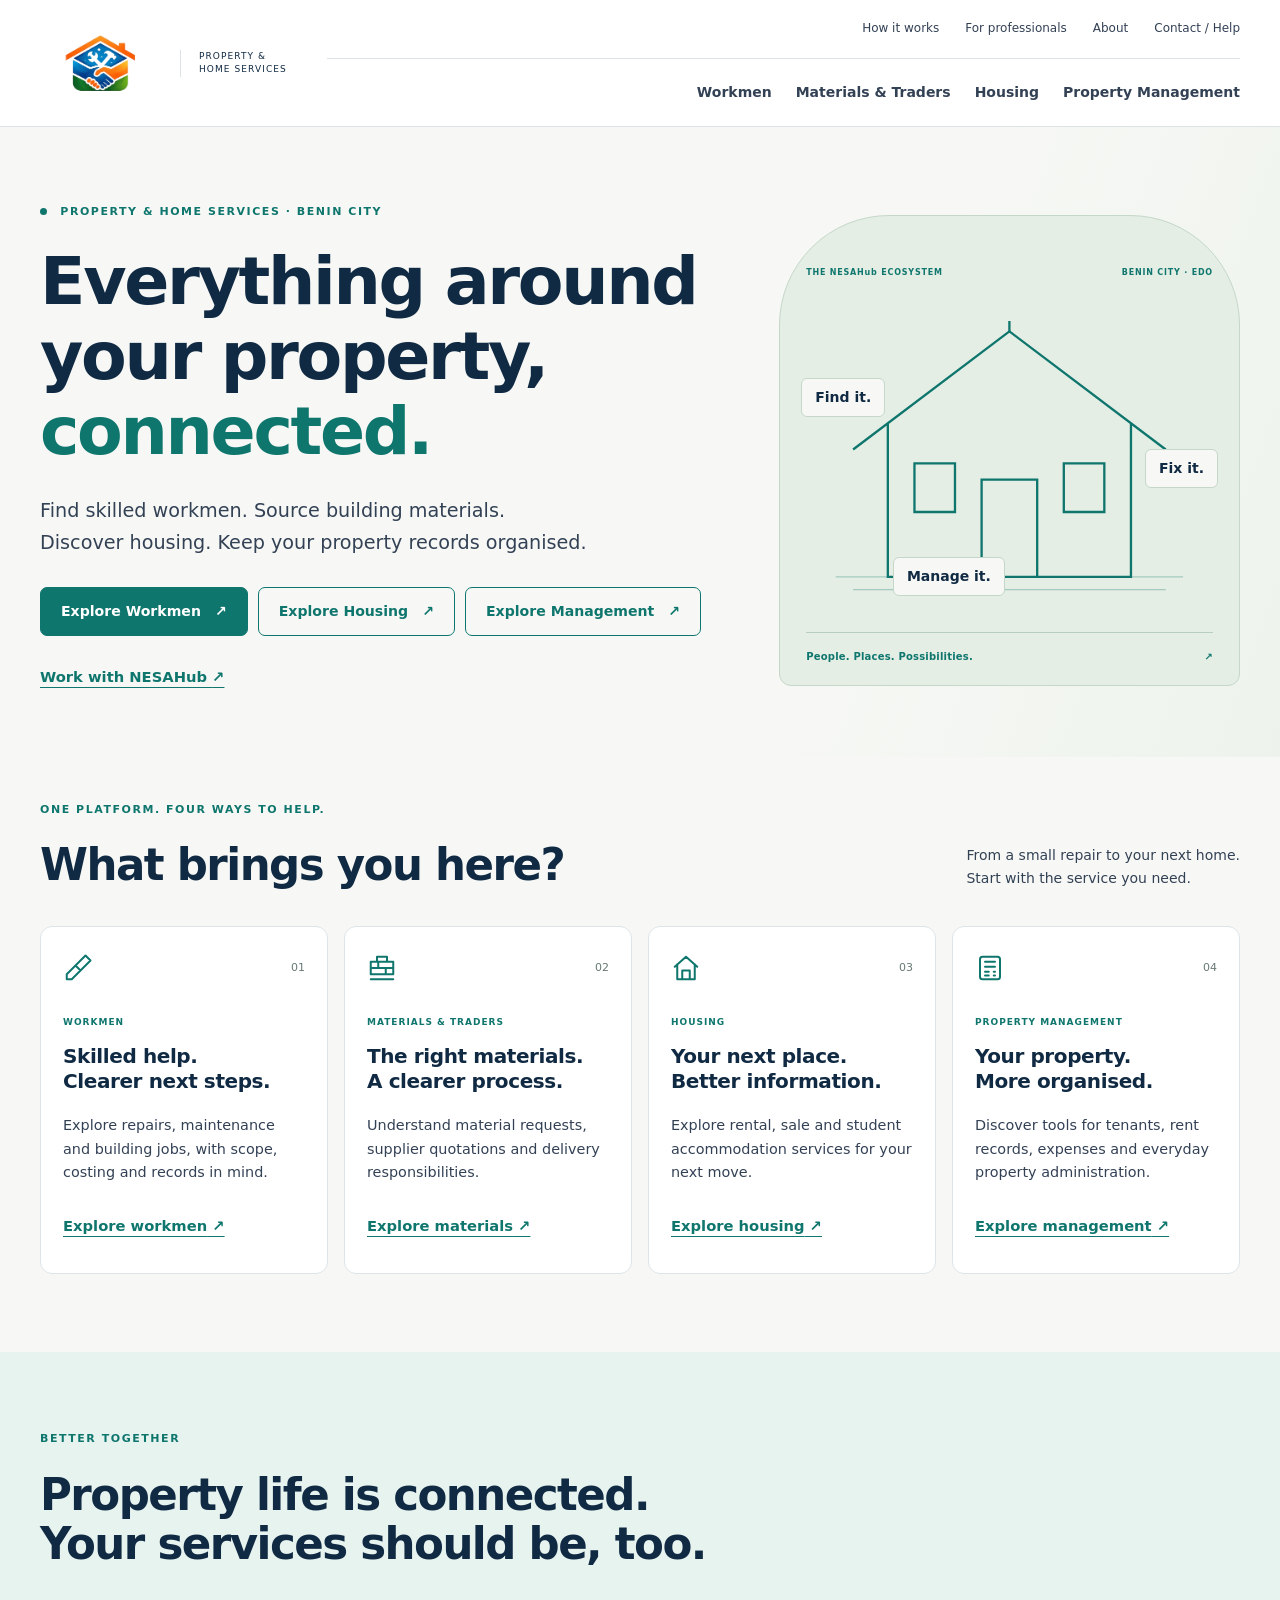
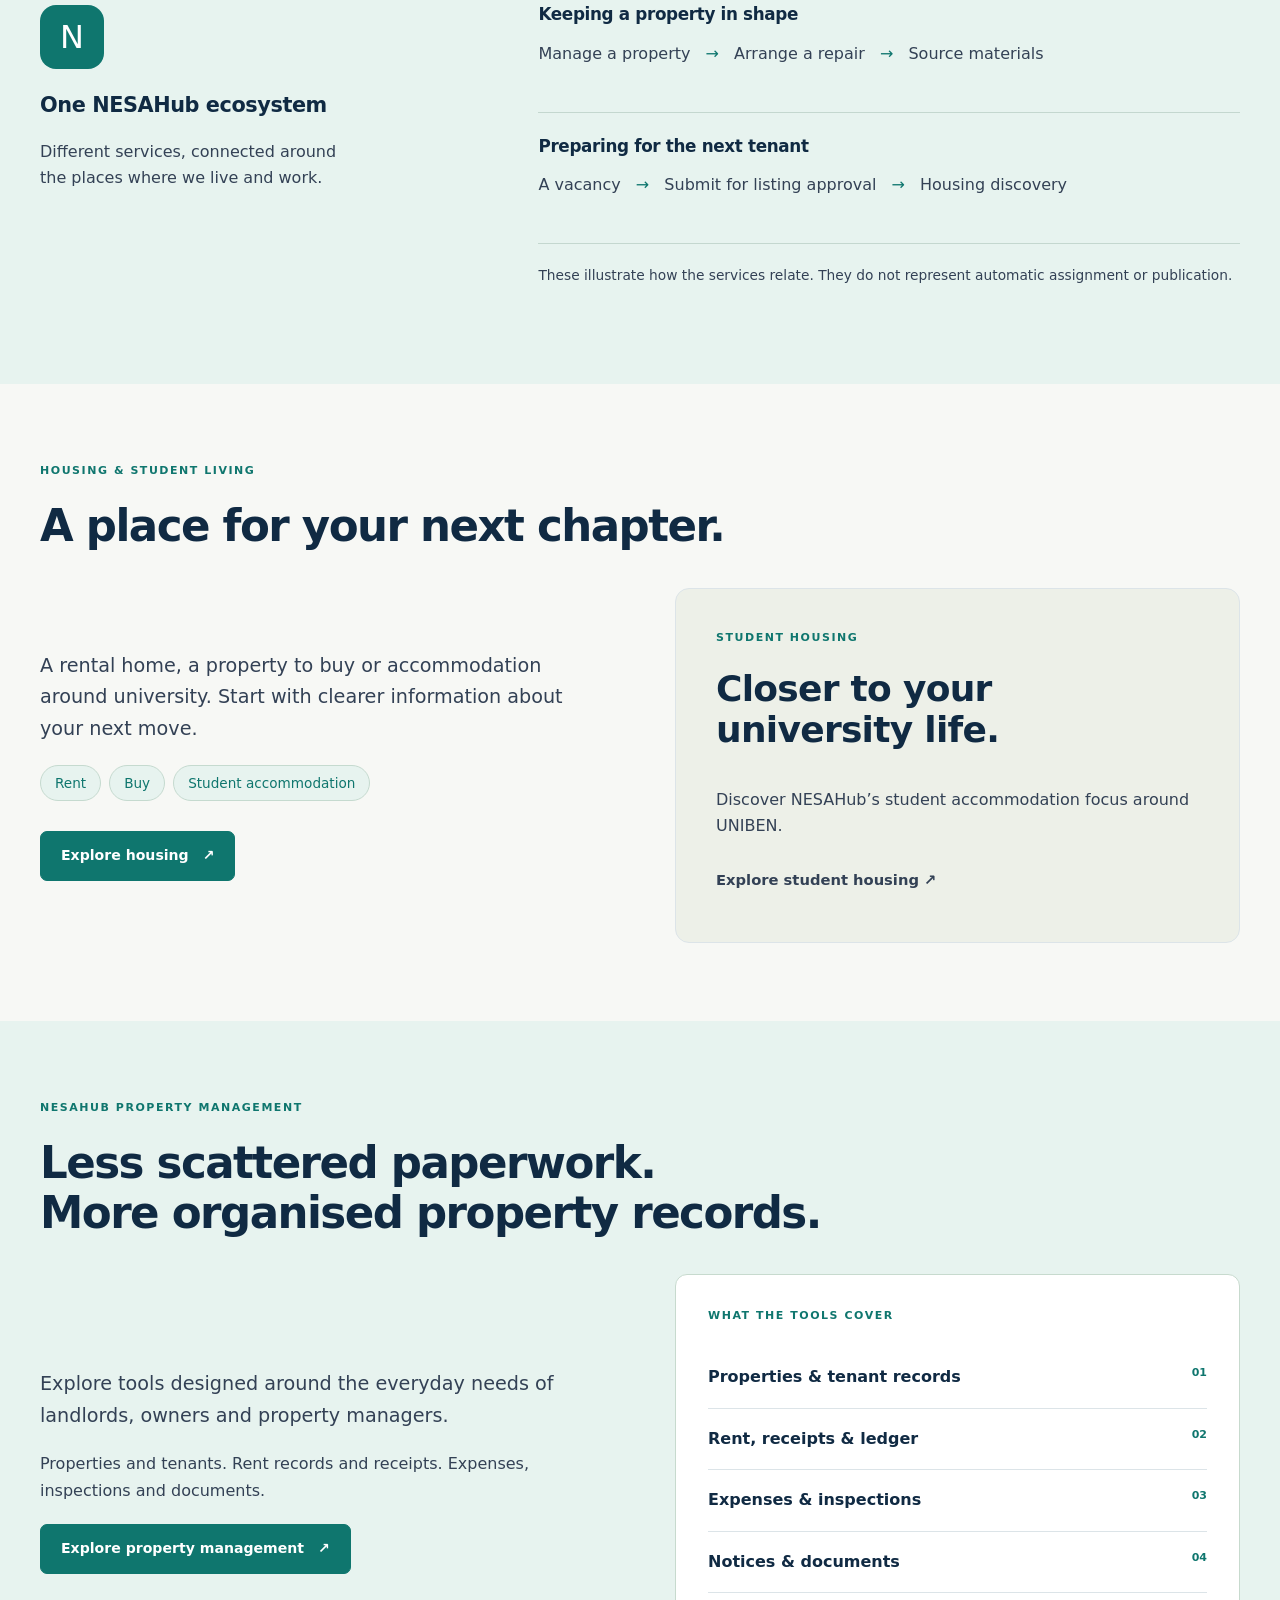
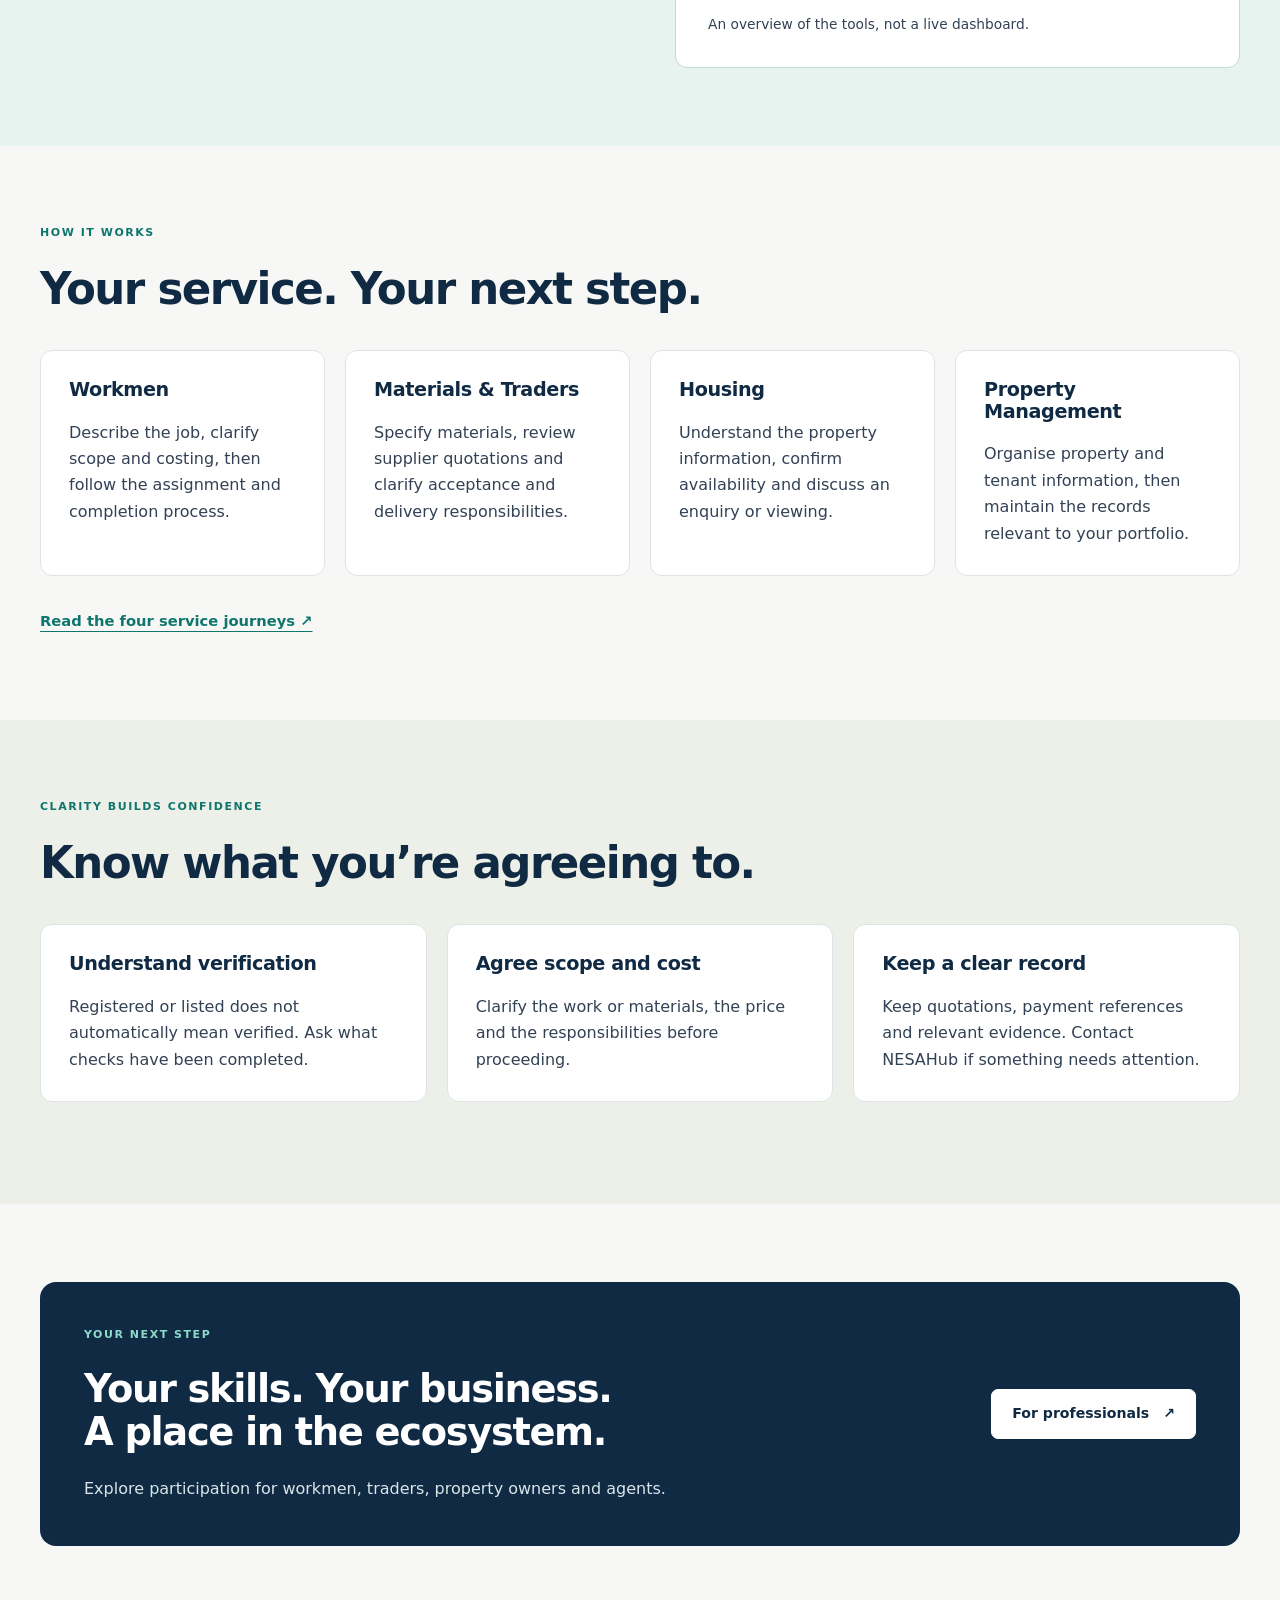
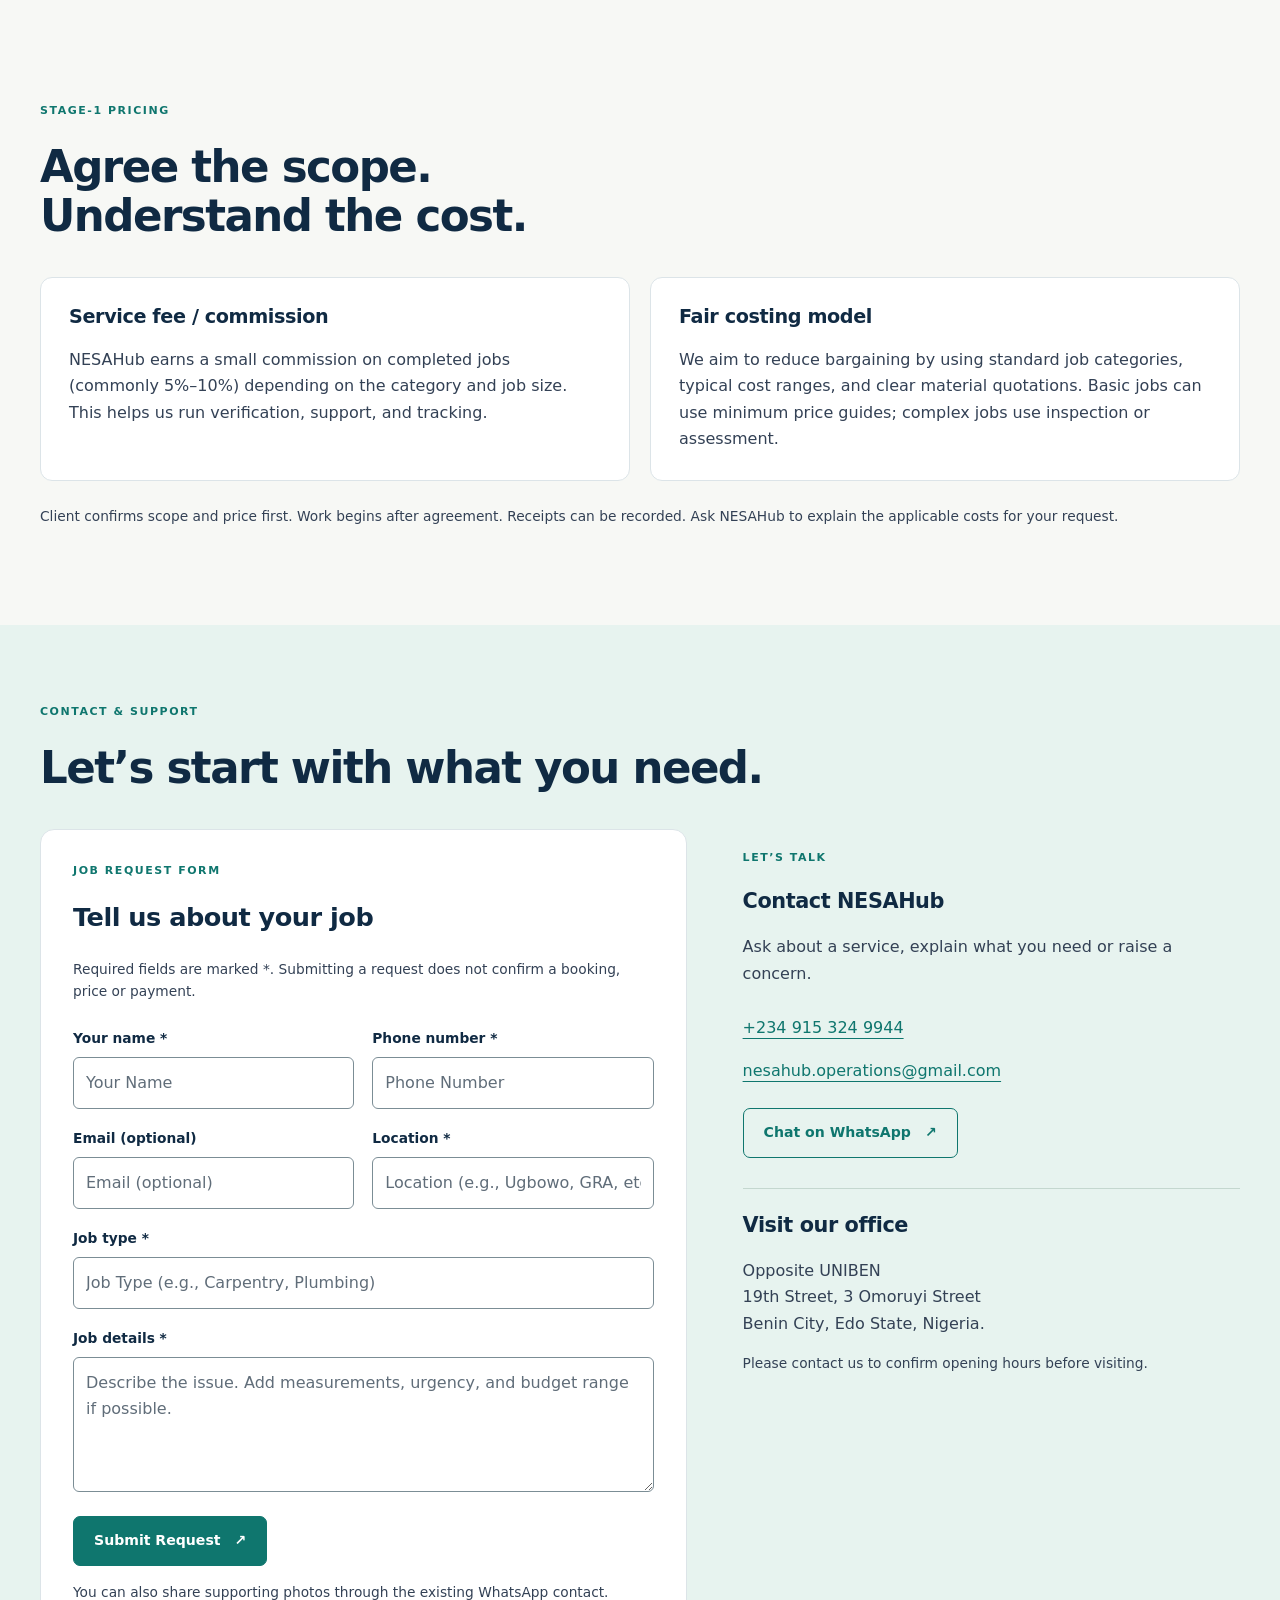
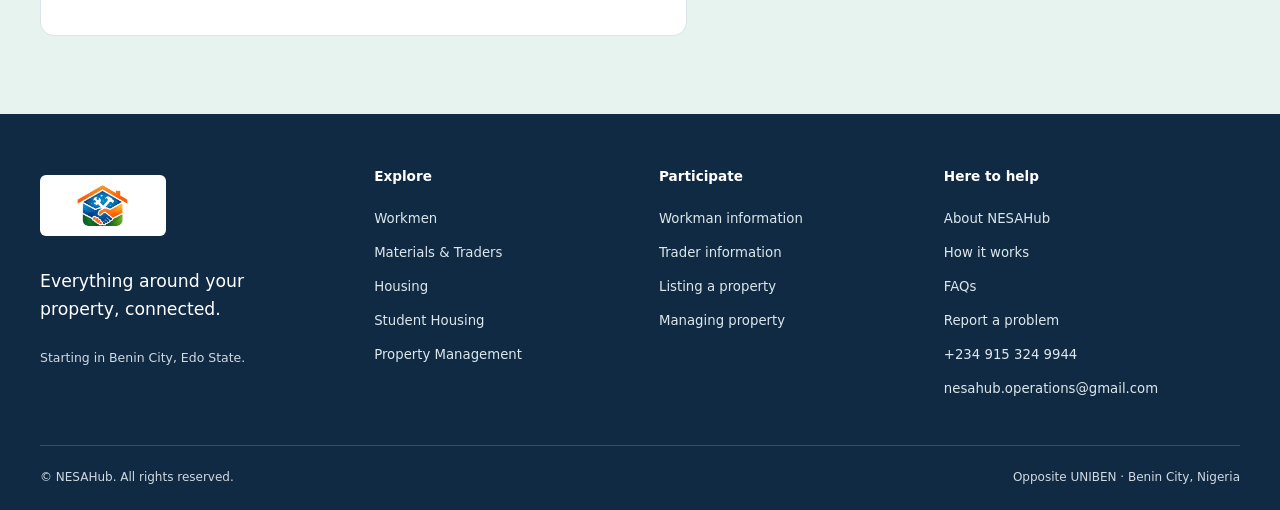
==== index.html @ c8bc69c0 "Publish approved four-pillar NESAHub website redesign" ====
<!doctype html>
<html lang="en">
<head>
<meta charset="UTF-8">
<meta name="viewport" content="width=device-width, initial-scale=1">
<title>Property and home services in Benin City | NESAHub</title>
<meta name="description" content="Explore NESAHub: workmen, building materials, housing and property-management tools, with a focus on Benin City.">
<meta name="theme-color" content="#102A43">
<meta property="og:type" content="website">
<meta property="og:title" content="Property and home services in Benin City | NESAHub">
<meta property="og:description" content="Explore NESAHub: workmen, building materials, housing and property-management tools, with a focus on Benin City.">
<meta property="og:site_name" content="NESAHub">
<meta name="twitter:card" content="summary">
<link rel="stylesheet" href="assets/site.css">
<script src="assets/site.js" defer></script>
</head>
<body id="top">
<a class="skip-link" href="#main">Skip to content</a>
<header class="site-header"><div class="container masthead">
<a class="brand" href="index.html" aria-label="NESAHub home"><img src="nesahub-logo.png" alt="NESAHub" width="144" height="64"><span class="brand-note">PROPERTY &amp;<br> HOME SERVICES</span></a>
<button class="menu-toggle" type="button" aria-expanded="false" aria-controls="site-navigation" hidden>Menu <span aria-hidden="true">☰</span></button>
<nav id="site-navigation" aria-label="Main navigation"><div class="utility-links"><a href="how-it-works.html">How it works</a><a href="professionals.html">For professionals</a><a href="about.html">About</a><a href="contact.html">Contact / Help</a></div>
<div class="service-links"><a href="workmen.html">Workmen</a><a href="materials.html">Materials &amp; Traders</a><a href="housing.html">Housing</a><a href="property-management.html">Property Management</a></div></nav></div></header>
<main id="main" tabindex="-1"><section class="home-hero"><div class="container hero-grid"><div><p class="eyebrow"><span class="location-dot" aria-hidden="true"></span> PROPERTY &amp; HOME SERVICES · BENIN CITY</p><h1>Everything around<br> your property,<br> <em>connected.</em></h1><p class="lead">Find skilled workmen. Source building materials.<br class="desktop-break"> Discover housing. Keep your property records organised.</p><div class="hero-actions"><a class="button" href="workmen.html">Explore Workmen<span aria-hidden="true"> ↗</span></a><a class="button button-outline" href="housing.html">Explore Housing<span aria-hidden="true"> ↗</span></a><a class="button button-outline" href="property-management.html">Explore Management<span aria-hidden="true"> ↗</span></a></div><a class="text-link" href="professionals.html">Work with NESAHub <span aria-hidden="true">↗</span></a></div><div class="hero-art" aria-hidden="true"><div class="art-top"><span>THE NESAHub ECOSYSTEM</span><span>BENIN CITY · EDO</span></div><div class="house-art"><svg viewBox="0 0 360 270" fill="none"><path d="M45 130 180 28l135 102M75 108v132h210V108" stroke="currentColor" stroke-width="2"/><path d="M156 240v-84h48v84M98 142h35v42H98zM227 142h35v42h-35zM180 28v-9" stroke="currentColor" stroke-width="2"/><path d="M30 240h300M45 251h270" stroke="currentColor" opacity=".3"/></svg><span class="art-label label-one">Find it.</span><span class="art-label label-two">Fix it.</span><span class="art-label label-three">Manage it.</span></div><div class="art-bottom"><span>People. Places. Possibilities.</span><span>↗</span></div></div></div></section><section class="section services-section" id="services"><div class="container"><div class="section-heading heading-row"><div><p class="eyebrow">ONE PLATFORM. FOUR WAYS TO HELP.</p><h2>What brings you here?</h2></div><p>From a small repair to your next home.<br> Start with the service you need.</p></div><div class="pillar-grid"><article class="pillar"><div class="pillar-top"><svg class="icon" viewBox="0 0 24 24" aria-hidden="true" fill="none" stroke="currentColor" stroke-width="1.6" stroke-linecap="round" stroke-linejoin="round"><path d="m14 6 4-4 4 4-4 4m-4-4-4 4 4 4 4-4M10 10 3 17v4h4l7-7"/></svg><span>01</span></div><p class="eyebrow">Workmen</p><h3>Skilled help.<br> Clearer next steps.</h3><p>Explore repairs, maintenance and building jobs, with scope, costing and records in mind.</p><a class="text-link" href="workmen.html">Explore workmen<span aria-hidden="true"> ↗</span></a></article><article class="pillar"><div class="pillar-top"><svg class="icon" viewBox="0 0 24 24" aria-hidden="true" fill="none" stroke="currentColor" stroke-width="1.6" stroke-linecap="round" stroke-linejoin="round"><path d="M3 7h18v5H3zM3 12h18v5H3zM8 7V3h8v4M9 7v5m6 0v5M3 21h18"/></svg><span>02</span></div><p class="eyebrow">Materials & Traders</p><h3>The right materials.<br> A clearer process.</h3><p>Understand material requests, supplier quotations and delivery responsibilities.</p><a class="text-link" href="materials.html">Explore materials<span aria-hidden="true"> ↗</span></a></article><article class="pillar"><div class="pillar-top"><svg class="icon" viewBox="0 0 24 24" aria-hidden="true" fill="none" stroke="currentColor" stroke-width="1.6" stroke-linecap="round" stroke-linejoin="round"><path d="m3 11 9-8 9 8M5 9v12h14V9M9 21v-7h6v7"/></svg><span>03</span></div><p class="eyebrow">Housing</p><h3>Your next place.<br> Better information.</h3><p>Explore rental, sale and student accommodation services for your next move.</p><a class="text-link" href="housing.html">Explore housing<span aria-hidden="true"> ↗</span></a></article><article class="pillar"><div class="pillar-top"><svg class="icon" viewBox="0 0 24 24" aria-hidden="true" fill="none" stroke="currentColor" stroke-width="1.6" stroke-linecap="round" stroke-linejoin="round"><rect x="4" y="3" width="16" height="18" rx="2"/><path d="M8 7h8M8 11h8m-8 4h3m4 0h1m-8 3h3m4 0h1"/></svg><span>04</span></div><p class="eyebrow">Property Management</p><h3>Your property.<br> More organised.</h3><p>Discover tools for tenants, rent records, expenses and everyday property administration.</p><a class="text-link" href="property-management.html">Explore management<span aria-hidden="true"> ↗</span></a></article></div></div></section><section class="section soft-section"><div class="container"><div class="section-heading"><p class="eyebrow">BETTER TOGETHER</p><h2>Property life is connected.<br> Your services should be, too.</h2></div><div class="ecosystem"><div class="ecosystem-intro"><span class="symbol" aria-hidden="true">N</span><h3>One NESAHub ecosystem</h3><p>Different services, connected around the places where we live and work.</p></div><div class="journey-lines"><div><h3>Keeping a property in shape</h3><p>Manage a property <span aria-hidden="true">→</span> Arrange a repair <span aria-hidden="true">→</span> Source materials</p></div><div><h3>Preparing for the next tenant</h3><p>A vacancy <span aria-hidden="true">→</span> Submit for listing approval <span aria-hidden="true">→</span> Housing discovery</p></div><p class="small">These illustrate how the services relate. They do not represent automatic assignment or publication.</p></div></div></div></section>
<section class="section "><div class="container"><div class="section-heading"><p class="eyebrow">HOUSING & STUDENT LIVING</p><h2>A place for your next chapter.</h2></div><div class="split-feature"><div><p class="lead">A rental home, a property to buy or accommodation around university. Start with clearer information about your next move.</p><div class="tag-row"><span>Rent</span><span>Buy</span><span>Student accommodation</span></div><a class="button" href="housing.html">Explore housing<span aria-hidden="true"> ↗</span></a></div><a class="editorial-card" href="student-housing.html"><p class="eyebrow">STUDENT HOUSING</p><h3>Closer to your<br> university life.</h3><p>Discover NESAHub’s student accommodation focus around UNIBEN.</p><span class="text-link">Explore student housing ↗</span></a></div></div></section>
<section class="section soft-section"><div class="container"><div class="section-heading"><p class="eyebrow">NESAHub PROPERTY MANAGEMENT</p><h2>Less scattered paperwork.<br> More organised property records.</h2></div><div class="split-feature"><div><p class="lead">Explore tools designed around the everyday needs of landlords, owners and property managers.</p><p>Properties and tenants. Rent records and receipts. Expenses, inspections and documents.</p><a class="button" href="property-management.html">Explore property management<span aria-hidden="true"> ↗</span></a></div><div class="record-board"><p class="eyebrow">WHAT THE TOOLS COVER</p><ul><li>Properties &amp; tenant records <span>01</span></li><li>Rent, receipts &amp; ledger <span>02</span></li><li>Expenses &amp; inspections <span>03</span></li><li>Notices &amp; documents <span>04</span></li></ul><p class="small">An overview of the tools, not a live dashboard.</p></div></div></div></section>
<section class="section" id="how"><div class="container"><div class="section-heading"><p class="eyebrow">HOW IT WORKS</p><h2>Your service. Your next step.</h2></div><div class="card-grid "><article class="card"><h3>Workmen</h3><p>Describe the job, clarify scope and costing, then follow the assignment and completion process.</p></article><article class="card"><h3>Materials & Traders</h3><p>Specify materials, review supplier quotations and clarify acceptance and delivery responsibilities.</p></article><article class="card"><h3>Housing</h3><p>Understand the property information, confirm availability and discuss an enquiry or viewing.</p></article><article class="card"><h3>Property Management</h3><p>Organise property and tenant information, then maintain the records relevant to your portfolio.</p></article></div><a class="text-link" href="how-it-works.html">Read the four service journeys<span aria-hidden="true"> ↗</span></a></div></section>
<section class="section trust-section" id="trust"><div class="container"><div class="section-heading"><p class="eyebrow">CLARITY BUILDS CONFIDENCE</p><h2>Know what you’re agreeing to.</h2></div><div class="card-grid three"><article class="card"><h3>Understand verification</h3><p>Registered or listed does not automatically mean verified. Ask what checks have been completed.</p></article><article class="card"><h3>Agree scope and cost</h3><p>Clarify the work or materials, the price and the responsibilities before proceeding.</p></article><article class="card"><h3>Keep a clear record</h3><p>Keep quotations, payment references and relevant evidence. Contact NESAHub if something needs attention.</p></article></div></div></section>
<section class="section"><div class="container"><div class="cta-panel"><div><p class="eyebrow">YOUR NEXT STEP</p><h2>Your skills. Your business.<br> A place in the ecosystem.</h2><p>Explore participation for workmen, traders, property owners and agents.</p></div><a class="button button-light" href="professionals.html">For professionals<span aria-hidden="true"> ↗</span></a></div></div></section>
<section class="section" id="pricing"><div class="container"><div class="section-heading"><p class="eyebrow">STAGE-1 PRICING</p><h2>Agree the scope.<br> Understand the cost.</h2></div><div class="card-grid two"><article class="card"><h3>Service fee / commission</h3><p>NESAHub earns a small commission on completed jobs (commonly 5%–10%) depending on the category and job size. This helps us run verification, support, and tracking.</p></article><article class="card"><h3>Fair costing model</h3><p>We aim to reduce bargaining by using standard job categories, typical cost ranges, and clear material quotations. Basic jobs can use minimum price guides; complex jobs use inspection or assessment.</p></article></div><p class="small">Client confirms scope and price first. Work begins after agreement. Receipts can be recorded. Ask NESAHub to explain the applicable costs for your request.</p></div></section><section class="section soft-section" id="contact"><div class="container"><div class="section-heading"><p class="eyebrow">CONTACT & SUPPORT</p><h2>Let’s start with what you need.</h2></div><div class="contact-grid"><form action="https://formspree.io/f/mnjbgwyo" method="POST" class="booking-form"><p class="eyebrow">JOB REQUEST FORM</p><h3>Tell us about your job</h3><p id="form-help">Required fields are marked *. Submitting a request does not confirm a booking, price or payment.</p><div class="form-grid">
<div><label for="booking-name">Your name *</label><input id="booking-name" name="name" placeholder="Your Name" required /></div>
<div><label for="booking-phone">Phone number *</label><input id="booking-phone" type="tel" name="phone" placeholder="Phone Number" required inputmode="tel" autocomplete="tel" /></div>
<div><label for="booking-email">Email (optional)</label><input id="booking-email" type="email" name="_replyto" placeholder="Email (optional)" autocomplete="email" /></div>
<div><label for="booking-location">Location *</label><input id="booking-location" name="location" placeholder="Location (e.g., Ugbowo, GRA, etc.)" required /></div>
<div class="full"><label for="booking-type">Job type *</label><input id="booking-type" name="job_type" placeholder="Job Type (e.g., Carpentry, Plumbing)" required /></div>
<div class="full"><label for="booking-details">Job details *</label><textarea id="booking-details" name="details" placeholder="Describe the issue. Add measurements, urgency, and budget range if possible." required aria-describedby="form-help"></textarea></div></div><button class="button" type="submit">Submit Request <span aria-hidden="true">↗</span></button><p class="small">You can also share supporting photos through the existing WhatsApp contact.</p></form><div class="contact-details"><p class="eyebrow">LET’S TALK</p><h3>Contact NESAHub</h3><p>Ask about a service, explain what you need or raise a concern.</p><a href="tel:+2349153249944">+234 915 324 9944</a><a href="mailto:nesahub.operations@gmail.com">nesahub.operations@gmail.com</a><a class="button button-outline" href="https://wa.me/2349153249944">Chat on WhatsApp<span aria-hidden="true"> ↗</span></a><div class="address"><h3>Visit our office</h3><address>Opposite UNIBEN<br> 19th Street, 3 Omoruyi Street<br> Benin City, Edo State, Nigeria.</address><p class="small">Please contact us to confirm opening hours before visiting.</p></div></div></div></div></section></main>
<footer class="site-footer"><div class="container footer-grid"><div class="footer-brand"><a href="index.html"><img src="nesahub-logo.png" alt="NESAHub home" width="144" height="64" loading="lazy"></a><p>Everything around your<br> property, connected.</p><span>Starting in Benin City, Edo State.</span></div>
<div><h2>Explore</h2><a href="workmen.html">Workmen</a><a href="materials.html">Materials &amp; Traders</a><a href="housing.html">Housing</a><a href="student-housing.html">Student Housing</a><a href="property-management.html">Property Management</a></div>
<div><h2>Participate</h2><a href="professionals.html#workmen">Workman information</a><a href="professionals.html#traders">Trader information</a><a href="professionals.html#property-owners">Listing a property</a><a href="professionals.html#property-managers">Managing property</a></div>
<div><h2>Here to help</h2><a href="about.html">About NESAHub</a><a href="how-it-works.html">How it works</a><a href="contact.html#faqs">FAQs</a><a href="contact.html#support">Report a problem</a><a href="tel:+2349153249944">+234 915 324 9944</a><a href="mailto:nesahub.operations@gmail.com">nesahub.operations@gmail.com</a></div></div>
<div class="container footer-bottom"><p>© NESAHub. All rights reserved.</p><p>Opposite UNIBEN · Benin City, Nigeria</p></div></footer>
</body>
</html>
---- assets/site.css ----
:root{--navy:#102a43;--teal:#0f766e;--paper:#f7f8f5;--ink:#334155;--line:#dce4e8;--soft:#e7f3ef;--white:#fff}*{box-sizing:border-box}html{scroll-padding-top:24px}body{margin:0;color:var(--ink);background:var(--paper);font-family:ui-sans-serif,system-ui,-apple-system,"Segoe UI",sans-serif;font-size:16px;line-height:1.65}a{color:var(--teal);text-underline-offset:5px}a:hover{text-decoration-thickness:2px}button,input,textarea{font:inherit}button,a,input,textarea,summary{-webkit-tap-highlight-color:transparent}:focus-visible{outline:3px solid #a44b06;outline-offset:5px}h1,h2,h3,p{margin-top:0}h1,h2,h3{color:var(--navy);line-height:1.13;letter-spacing:-.035em}h1{font-size:clamp(2.6rem,5.2vw,4.65rem);font-weight:650;margin-bottom:26px}h2{font-size:clamp(2rem,3.4vw,3rem);font-weight:600;margin-bottom:22px}h3{font-size:1.3rem;font-weight:650;letter-spacing:-.02em}p{margin-bottom:20px}em{font-style:normal;color:var(--teal)}img,svg{max-width:100%}img{height:auto}button{cursor:pointer}address{font-style:normal}a,button{touch-action:manipulation}.container{width:min(1240px,100% - 80px);margin-inline:auto}.skip-link{position:absolute;top:8px;left:12px;transform:translateY(-160%);background:var(--navy);color:white;padding:12px;z-index:100}.skip-link:focus{transform:translateY(0)}.site-header{background:white;border-bottom:1px solid var(--line)}.masthead{display:flex;align-items:center;gap:40px;min-height:126px}.brand{display:flex;gap:18px;align-items:center;text-decoration:none;color:var(--navy);flex-shrink:0}.brand img{width:122px;height:64px;object-fit:contain}.brand-note{font-size:9px;letter-spacing:.12em;line-height:1.5;border-left:1px solid var(--line);padding-left:18px}.masthead nav{margin-left:auto;flex:1}.utility-links,.service-links{display:flex;justify-content:flex-end;gap:26px;align-items:center}.utility-links{padding:14px 0;border-bottom:1px solid var(--line);font-size:12px}.service-links{padding:17px 0;font-size:14px;font-weight:650;gap:24px}.masthead nav a{text-decoration:none;color:var(--ink);padding:5px 0}.masthead nav a:hover,.masthead nav a[aria-current=page]{color:var(--teal);text-decoration:underline}.menu-toggle{border:1px solid var(--line);border-radius:8px;background:white;color:var(--navy);padding:10px 14px;min-height:44px}.menu-toggle[hidden]{display:none}.eyebrow{font-size:11px;font-weight:750;letter-spacing:.14em;text-transform:uppercase;color:var(--teal);margin-bottom:22px;line-height:1.7}.location-dot{display:inline-block;width:7px;height:7px;background:var(--teal);border-radius:50%;margin-right:8px}.lead{font-size:clamp(1.05rem,1.5vw,1.22rem);line-height:1.65;max-width:690px}.small{font-size:.86rem;line-height:1.6}.home-hero{padding:76px 0 58px;background:linear-gradient(110deg,#f7f8f5 65%,#edf3ec)}.hero-grid{display:grid;grid-template-columns:1.5fr 1fr;gap:48px;align-items:center}.hero-actions{display:flex;gap:10px;flex-wrap:wrap;margin:28px 0 20px}.button{display:inline-flex;align-items:center;justify-content:center;gap:14px;padding:14px 20px;min-height:48px;border:1px solid var(--teal);border-radius:7px;background:var(--teal);color:white;text-decoration:none;font-size:.88rem;font-weight:650;line-height:1.4}.button:hover{background:#095d56;color:white}.button-outline{background:transparent;color:var(--teal)}.button-outline:hover{background:var(--soft);color:var(--navy)}.button-light{background:white;border-color:white;color:var(--navy);flex-shrink:0}.text-link{font-size:.92rem;font-weight:650;display:inline-block;padding:9px 0}.hero-art{border:1px solid #c5d7c9;background:#e4eee4;border-radius:110px 110px 12px 12px;padding:36px 26px 20px;color:var(--teal);min-width:0}.art-top,.art-bottom{display:flex;justify-content:space-between;gap:16px;font-size:8px;font-weight:700;letter-spacing:.1em}.art-top{padding-top:14px}.art-bottom{border-top:1px solid #b8cfbf;padding-top:16px;font-size:10px;letter-spacing:.02em}.house-art{position:relative;margin:20px -5px}.house-art svg{width:100%;display:block}.art-label{position:absolute;padding:7px 13px;border:1px solid #c5d7c9;background:var(--paper);border-radius:6px;color:var(--navy);font-size:14px;font-weight:650}.label-one{top:25%;left:0}.label-two{top:48%;right:0}.label-three{bottom:5%;left:22%}.section{padding:78px 0}.section-heading{margin-bottom:36px}.section-heading h2{margin-bottom:0}.heading-row{display:flex;justify-content:space-between;align-items:end;gap:28px}.heading-row>p{font-size:14px;margin:0}.services-section{padding-top:44px}.pillar-grid{display:grid;grid-template-columns:repeat(4,minmax(0,1fr));gap:16px}.pillar{display:flex;flex-direction:column;background:white;border:1px solid var(--line);padding:26px 22px;border-radius:12px;min-width:0}.pillar-top{display:flex;align-items:center;justify-content:space-between;margin-bottom:32px;color:var(--teal)}.pillar-top>span{font-size:11px;color:#687975}.icon{width:30px;height:30px}.pillar .eyebrow{font-size:9px;letter-spacing:.11em;margin-bottom:13px}.pillar h3{font-size:1.25rem;line-height:1.25}.pillar>p:not(.eyebrow){font-size:.9rem}.pillar .text-link{margin-top:auto}.soft-section{background:var(--soft)}.ecosystem{display:grid;grid-template-columns:1fr 1.6fr;gap:60px}.symbol{display:inline-flex;background:var(--teal);color:white;font-size:32px;width:64px;height:64px;align-items:center;justify-content:center;border-radius:16px;margin-bottom:25px}.ecosystem-intro p{max-width:310px}.journey-lines>div{padding:24px 0;border-bottom:1px solid #c4d7cf}.journey-lines>div:first-child{padding-top:0}.journey-lines h3{font-size:1.05rem}.journey-lines p span{color:var(--teal);padding:0 10px}.journey-lines .small{margin-top:20px}.split-feature{display:grid;grid-template-columns:1fr 1fr;gap:70px;align-items:center}.tag-row{display:flex;flex-wrap:wrap;gap:8px;margin-bottom:30px}.tag-row span{background:var(--soft);color:var(--teal);border:1px solid #c5dacf;border-radius:30px;padding:6px 14px;font-size:.85rem}.editorial-card{display:block;color:var(--ink);text-decoration:none;border:1px solid var(--line);border-radius:14px;background:#edf0e8;padding:40px}.editorial-card h3{font-size:2.25rem}.editorial-card:hover{border-color:var(--teal)}.record-board{background:white;border:1px solid #c7dace;padding:32px;border-radius:12px}.record-board ul{list-style:none;padding:0;margin:0 0 20px}.record-board li{padding:17px 0;border-bottom:1px solid var(--line);display:flex;justify-content:space-between;gap:20px;font-weight:600;color:var(--navy)}.record-board li span{font-size:11px;color:var(--teal)}.record-board .small{margin-bottom:0}.card-grid{display:grid;grid-template-columns:repeat(4,minmax(0,1fr));gap:20px;margin-bottom:24px}.card-grid.three{grid-template-columns:repeat(3,minmax(0,1fr))}.card-grid.two{grid-template-columns:repeat(2,minmax(0,1fr))}.card{padding:28px;border:1px solid var(--line);border-radius:12px;background:white;min-width:0}.card p:last-child{margin-bottom:0}.card h3{font-size:1.2rem}.trust-section{background:#edf0e8}.cta-panel{background:var(--navy);color:#d9e6e9;border-radius:16px;padding:44px;display:flex;align-items:center;justify-content:space-between;gap:36px}.cta-panel h2{color:white;font-size:clamp(1.9rem,3vw,2.6rem)}.cta-panel .eyebrow{color:#8cdbca}.cta-panel p:last-child{margin:0;max-width:630px}.contact-grid{display:grid;grid-template-columns:1.3fr 1fr;gap:56px;align-items:start}.booking-form{background:white;border:1px solid var(--line);padding:32px;border-radius:14px}.booking-form h3{font-size:1.6rem}.booking-form>p:not(.eyebrow){font-size:.86rem}.form-grid{display:grid;grid-template-columns:1fr 1fr;gap:18px;margin:24px 0}.full{grid-column:1/-1}label{display:block;font-size:.86rem;font-weight:600;color:var(--navy);margin-bottom:7px}input,textarea{display:block;width:100%;min-width:0;border:1px solid #7b8d95;border-radius:6px;background:white;padding:12px;color:var(--navy);font-size:16px}input::placeholder,textarea::placeholder{color:#606d79}textarea{min-height:135px;resize:vertical}.booking-form>.small{margin-top:15px;margin-bottom:0}.contact-details{padding:20px 0;min-width:0}.contact-details>a:not(.button){display:block;padding:8px 0;overflow-wrap:anywhere}.contact-details .button{margin-top:16px}.address{border-top:1px solid #c4d7cf;margin-top:30px;padding-top:25px}.address .small{margin-top:15px}.site-footer{background:var(--navy);color:#cfdae2;padding:55px 0 0}.footer-grid{display:grid;grid-template-columns:1.2fr 1fr 1fr 1.2fr;gap:38px}.site-footer a{color:#dce8ec;text-decoration:none;display:block;padding:6px 0;font-size:.83rem;overflow-wrap:anywhere}.site-footer a:hover{text-decoration:underline}.site-footer h2{color:white;font-size:.85rem;letter-spacing:0;margin-bottom:18px}.footer-brand img{background:white;border-radius:6px;padding:7px;width:126px;height:61px;object-fit:contain}.footer-brand p{font-size:1.08rem;color:white;margin-top:18px}.footer-brand span{font-size:.78rem}.footer-bottom{border-top:1px solid #355064;display:flex;justify-content:space-between;gap:20px;margin-top:40px;padding-block:22px;font-size:.75rem}.footer-bottom p{margin:0}.page-hero{padding:70px 0;background:var(--soft);border-bottom:1px solid #cfdfd7}.page-hero h1{max-width:950px}.page-hero .lead{max-width:730px;margin-bottom:0}.steps{list-style:none;padding:0;counter-reset:step;display:grid;grid-template-columns:repeat(3,minmax(0,1fr));gap:24px}.steps:has(li:nth-child(4)){grid-template-columns:repeat(4,minmax(0,1fr))}.steps li{counter-increment:step;border-top:1px solid #b6cec3;padding-top:24px}.steps li:before{content:counter(step,decimal-leading-zero);display:block;font-size:.8rem;letter-spacing:.08em;color:var(--teal);margin-bottom:24px}.steps h3{font-size:1.2rem}.notice{border-left:3px solid var(--teal);padding:23px 26px;background:#edf3ef;margin:28px 0}.notice strong{color:var(--navy)}.notice p{margin:10px 0 0}.inline-actions{display:flex;flex-wrap:wrap;gap:12px;margin-top:25px}.professional-grid{display:grid;grid-template-columns:1fr 1fr;gap:25px}.professional-card{border:1px solid var(--line);border-radius:12px;padding:36px;background:white}.professional-card .icon{margin-bottom:24px;color:var(--teal)}.professional-card h2{font-size:2rem}.prose{max-width:800px}.faq-list{max-width:850px}.faq-list details{border-bottom:1px solid var(--line);padding:20px 0}.faq-list summary{cursor:pointer;font-weight:650;color:var(--navy);padding:8px 0}.faq-list details p{margin:15px 0 5px}
@media(min-width:1001px){.menu-toggle{display:none}}
@media(max-width:1100px){.brand-note{display:none}.masthead{gap:25px}.service-links{gap:17px;font-size:13px}.hero-grid{grid-template-columns:1.35fr 1fr;gap:25px}.hero-actions .button{font-size:.8rem;padding:12px}.card-grid{grid-template-columns:repeat(2,minmax(0,1fr))}}
@media(max-width:1000px){.container{width:calc(100% - 48px)}.masthead{flex-wrap:wrap;min-height:88px;padding-block:12px;gap:10px}.brand{margin-right:auto}.masthead nav{flex-basis:100%;margin-left:0}.utility-links,.service-links{justify-content:flex-start;flex-wrap:wrap}.nav-enhanced #site-navigation:not(.is-open){display:none}.menu-toggle:not([hidden]){display:inline-flex;gap:12px;align-items:center}.masthead nav a{padding:10px 0}.service-links{font-size:15px}.home-hero{padding:55px 0}.hero-grid{grid-template-columns:1fr}.hero-art{display:none}.pillar-grid{grid-template-columns:repeat(2,minmax(0,1fr))}.section{padding:58px 0}.card-grid.three{grid-template-columns:1fr}.split-feature,.contact-grid{gap:32px}.footer-grid{grid-template-columns:1fr 1fr}.steps,.steps:has(li:nth-child(4)){grid-template-columns:1fr 1fr}.cta-panel{padding:32px;align-items:start;flex-direction:column}.ecosystem{gap:32px}.heading-row{align-items:start;flex-direction:column;gap:18px}}
@media(max-width:600px){.container{width:calc(100% - 36px)}.brand img{width:108px;height:52px}.masthead{min-height:78px}.utility-links,.service-links{display:grid;grid-template-columns:1fr;gap:0}.utility-links{font-size:14px}.service-links{padding-block:10px}.home-hero,.page-hero{padding:38px 0}.home-hero h1{font-size:clamp(2.25rem,9.7vw,3.6rem);line-height:1.08}.home-hero h1 br:first-child{display:none}.page-hero h1{font-size:2.4rem}.hero-actions{display:grid;gap:10px}.button{width:100%;min-height:48px}.hero-actions .button{font-size:.88rem;padding:14px}.eyebrow{font-size:10px;margin-bottom:18px}.desktop-break{display:none}.pillar-grid{grid-template-columns:1fr}.pillar{padding:22px}.pillar-top{margin-bottom:20px}.pillar h3{font-size:1.4rem}.pillar h3 br{display:none}.pillar>p:not(.eyebrow){font-size:1rem}.section{padding:44px 0}.section-heading{margin-bottom:26px}.heading-row>p br{display:none}.split-feature,.ecosystem,.card-grid,.card-grid.two,.professional-grid,.contact-grid{grid-template-columns:1fr;gap:22px}.card-grid.three{gap:16px}.card{padding:23px}.record-board,.editorial-card,.professional-card{padding:26px}.editorial-card h3{font-size:1.9rem}.steps,.steps:has(li:nth-child(4)){grid-template-columns:1fr;gap:18px}.steps li:before{margin-bottom:14px}.cta-panel{padding:28px 23px;gap:24px}.form-grid{grid-template-columns:1fr}.booking-form{padding:24px 20px}.footer-grid{gap:30px 22px}.footer-brand{grid-column:1/-1}.footer-grid>div:last-child{grid-column:1/-1}.footer-bottom{flex-direction:column;gap:8px}.footer-grid a{padding-block:10px}.journey-lines p span{padding:0 4px}.notice{padding:20px}.page-hero h1 br{display:none}.contact-details{padding-top:0}}
@media(prefers-reduced-motion:reduce){*,*:before,*:after{scroll-behavior:auto!important;animation:none!important;transition:none!important}}
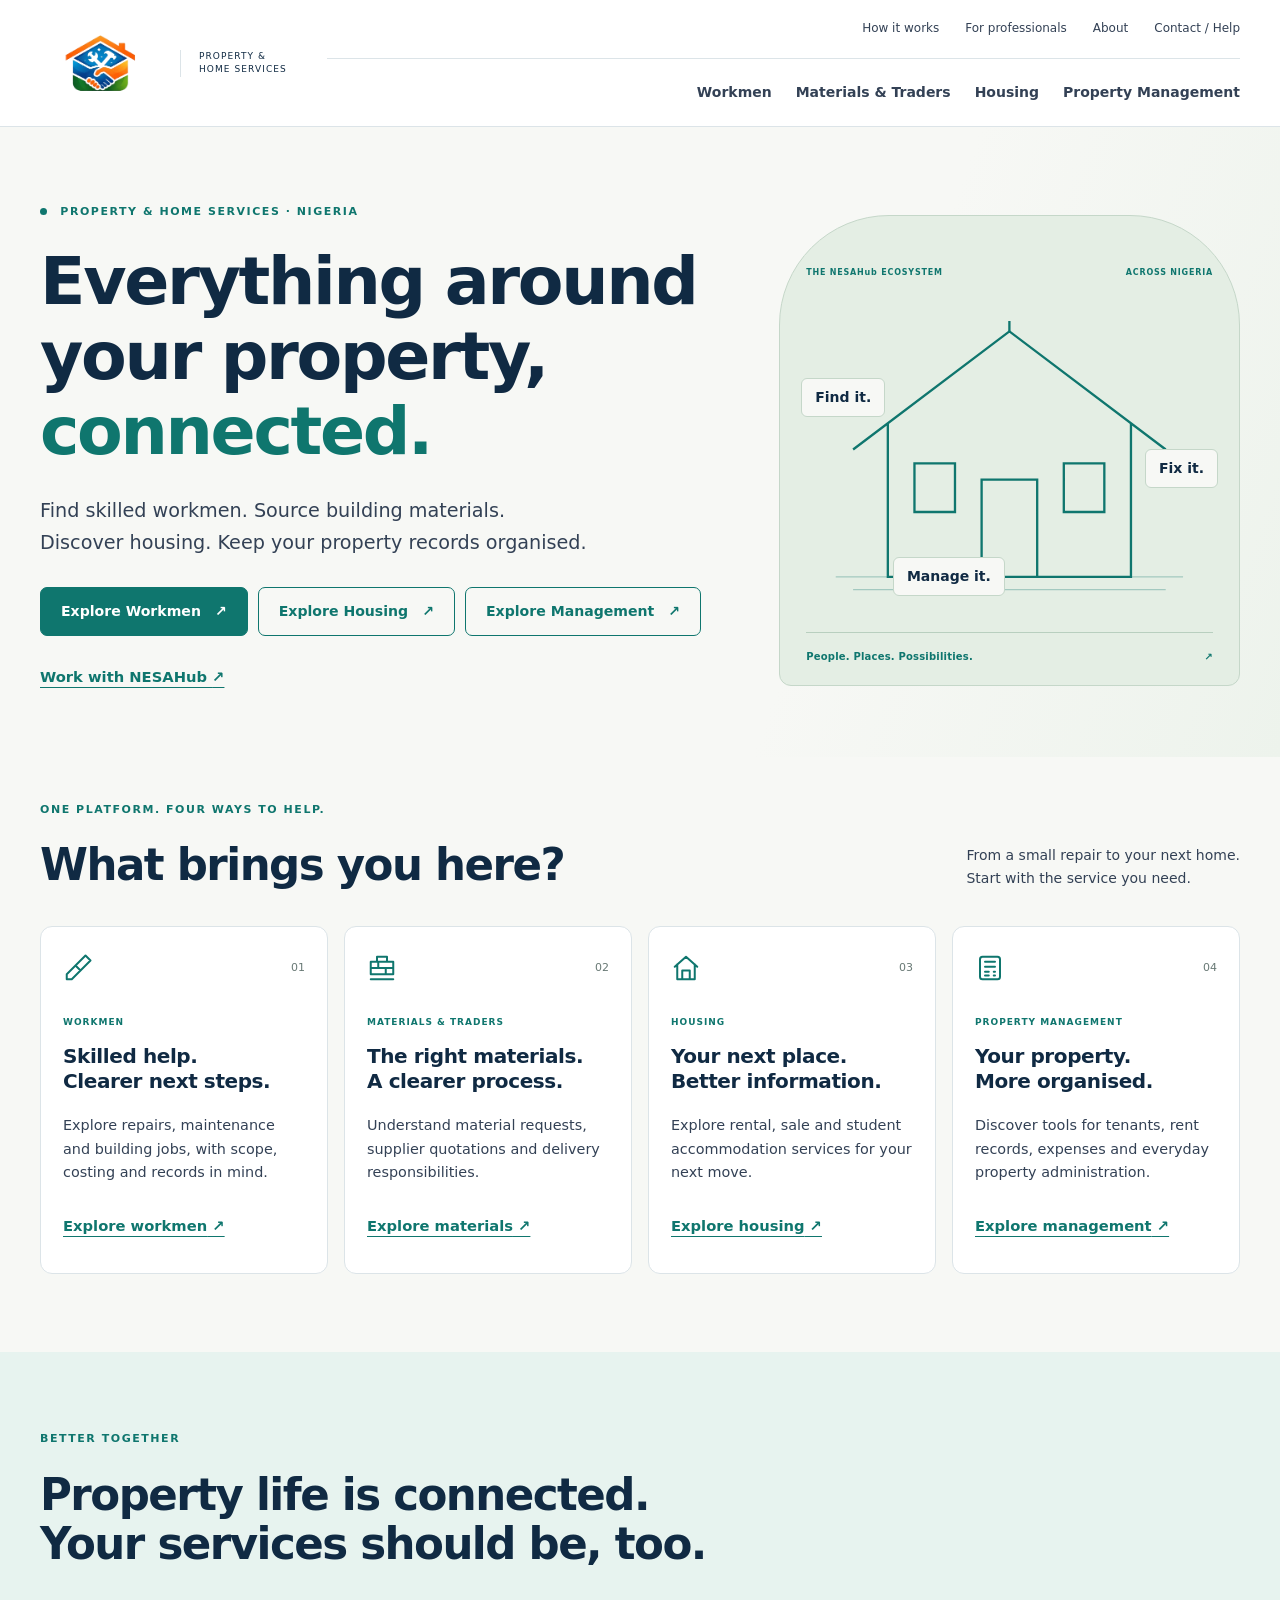
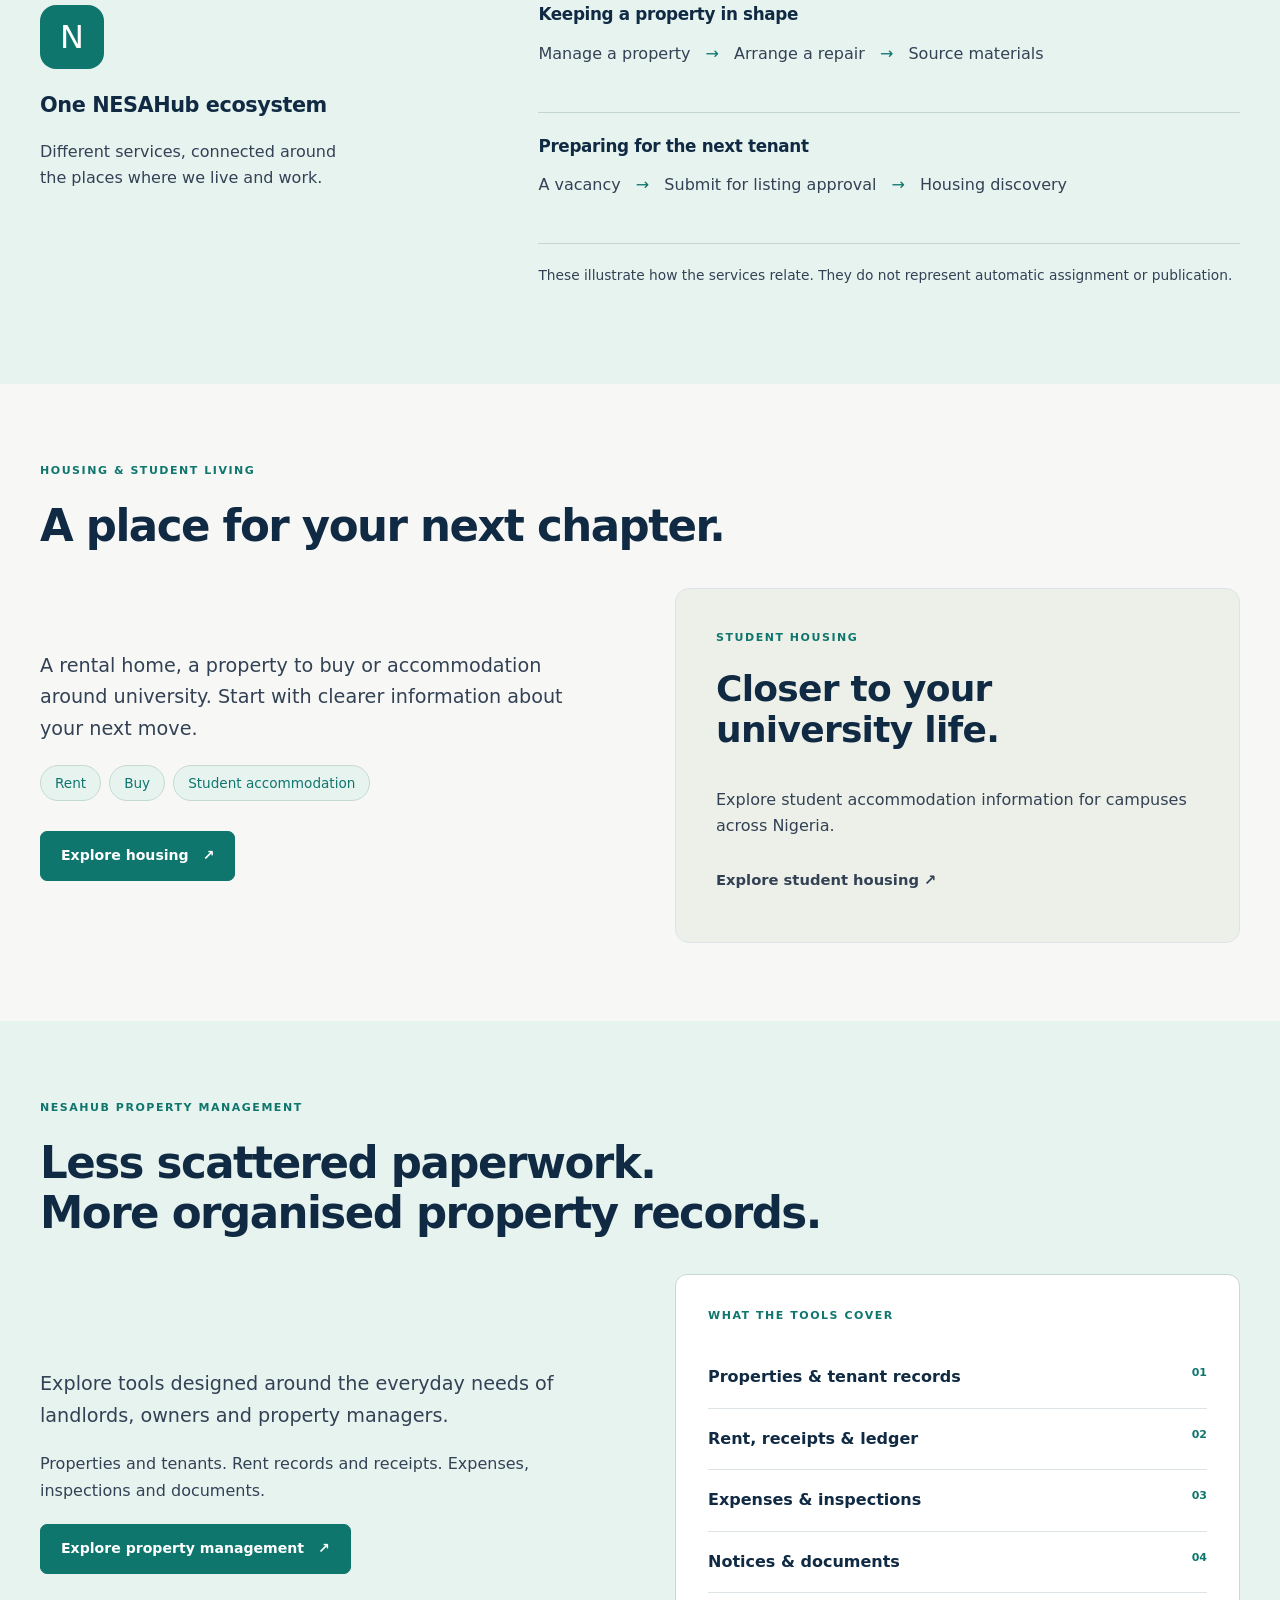
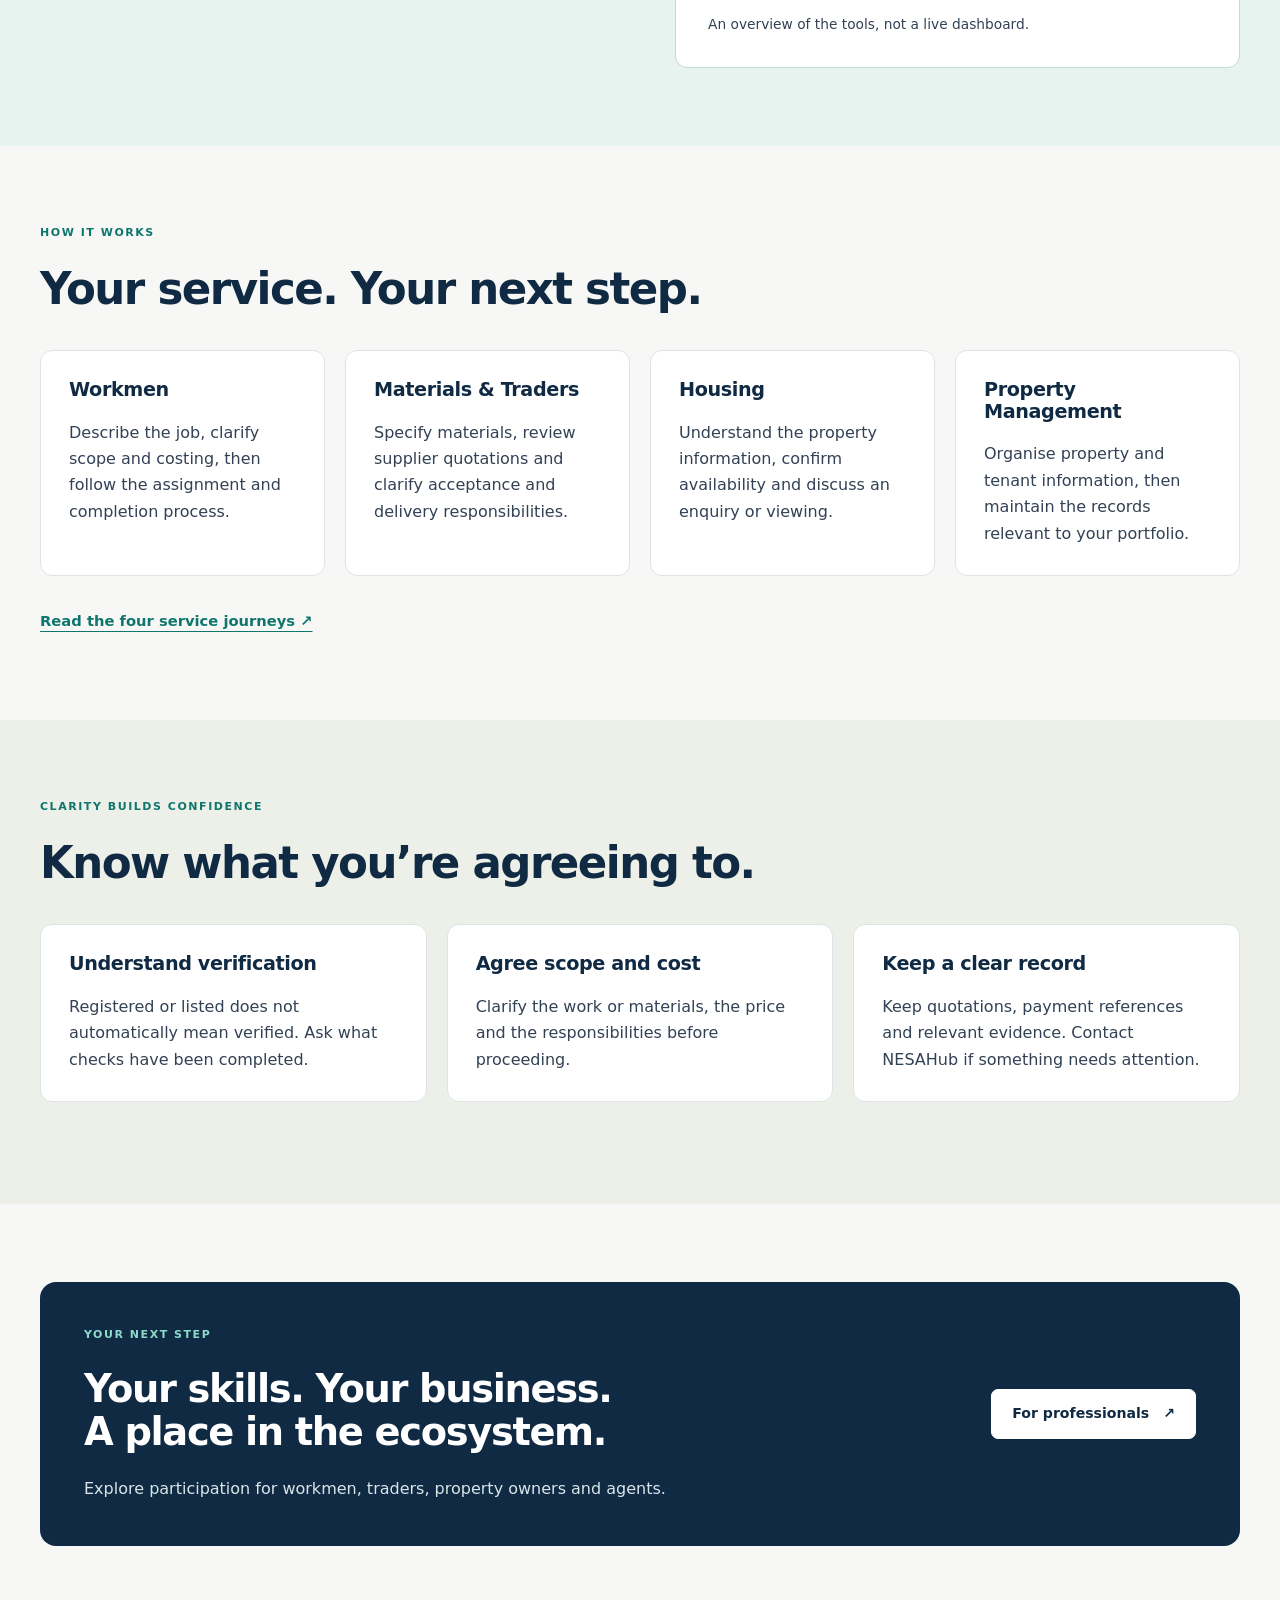
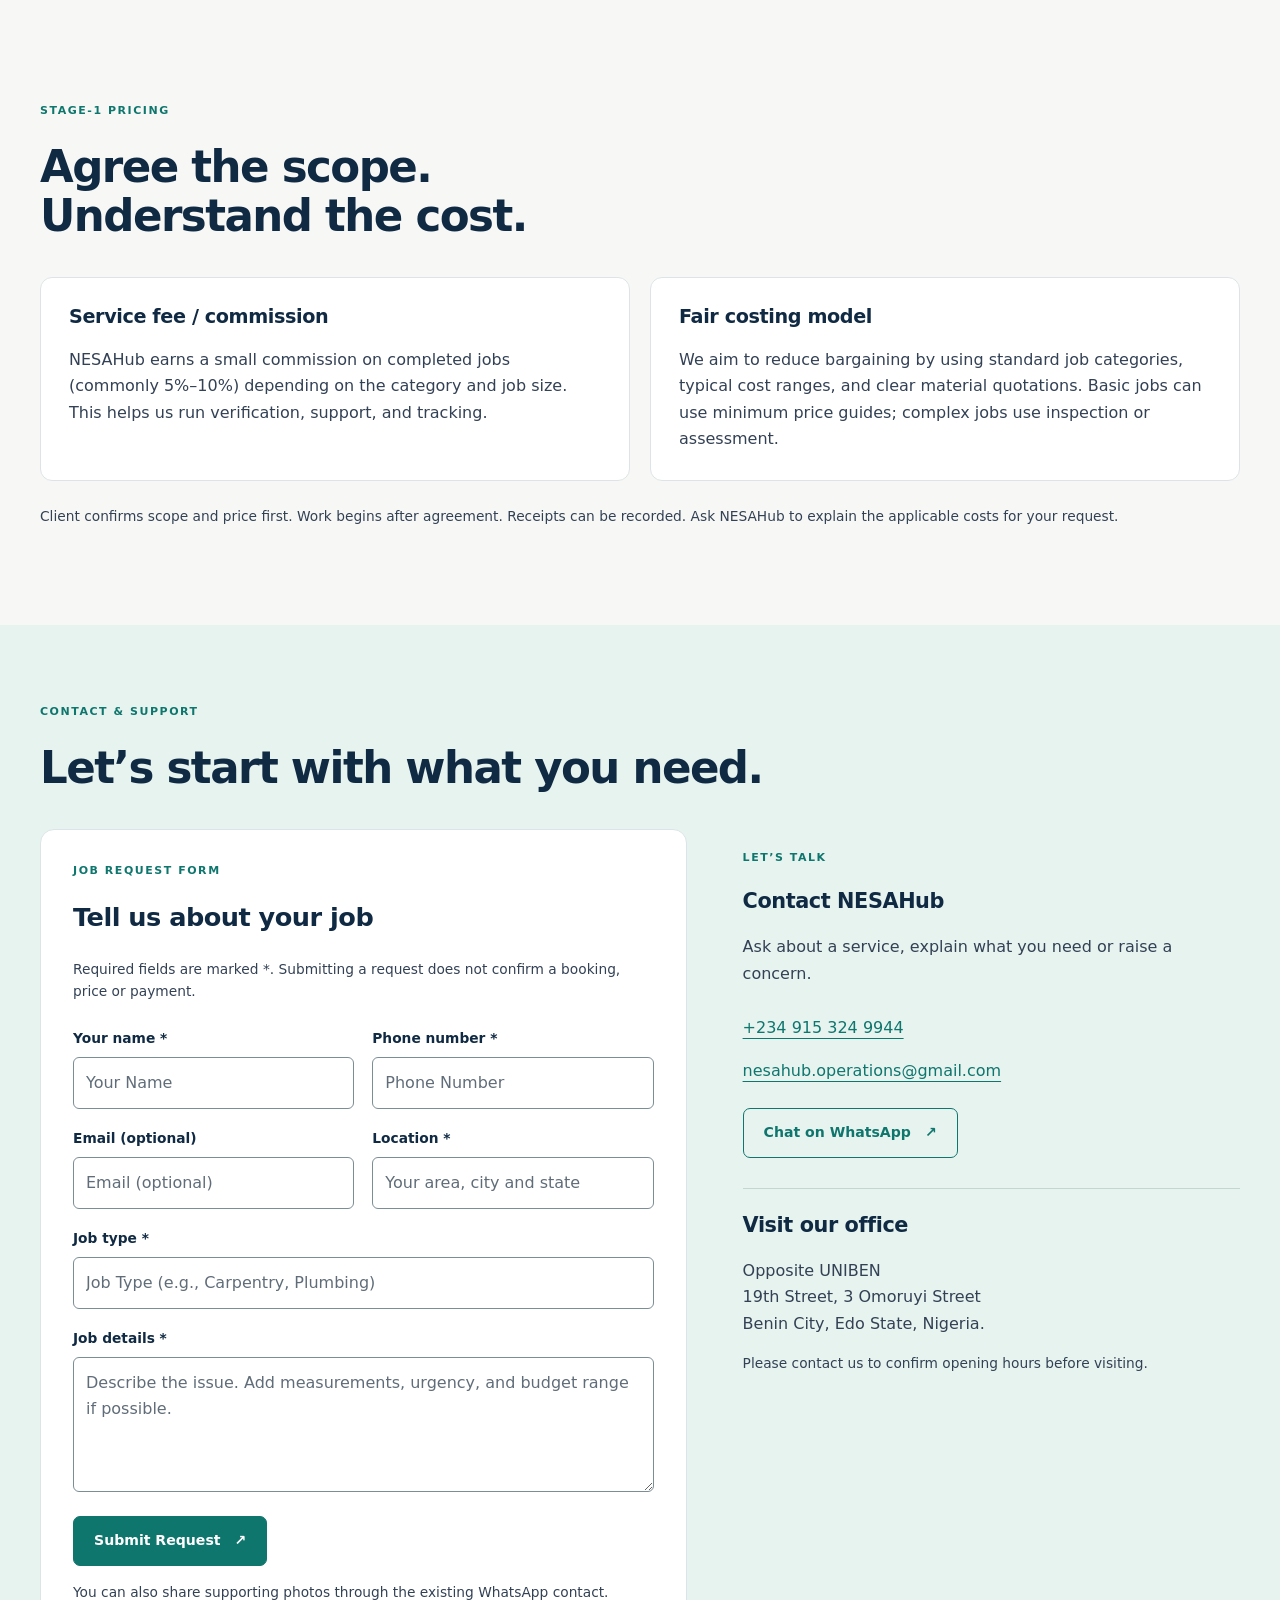
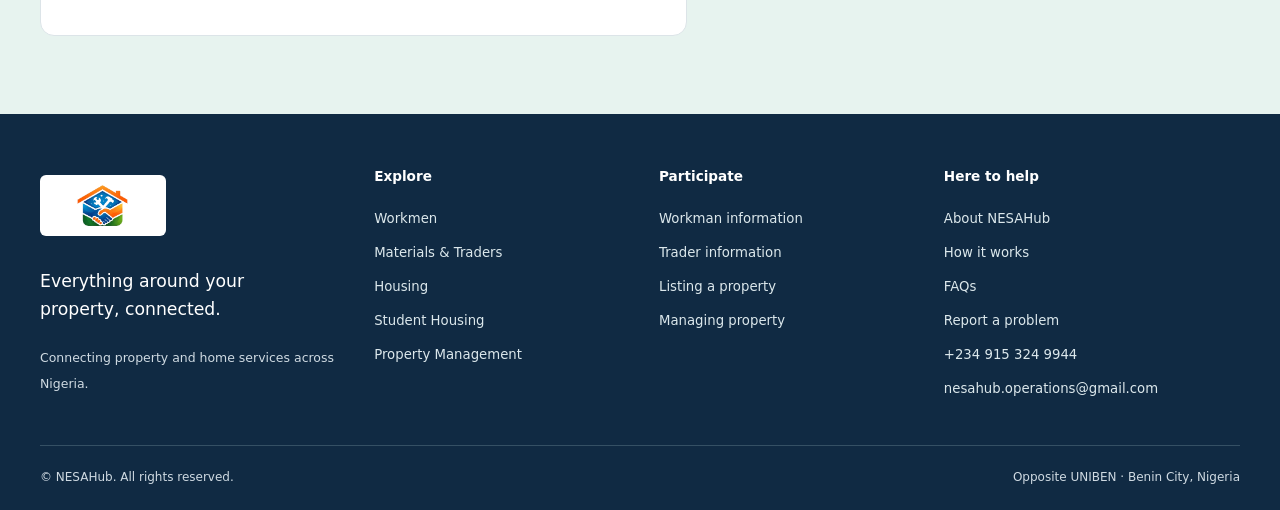
==== commit 7cd190dd: "Reflect Nigeria-wide scope in public website copy" ====
--- a/index.html
+++ b/index.html
@@ -3,12 +3,12 @@
 <head>
 <meta charset="UTF-8">
 <meta name="viewport" content="width=device-width, initial-scale=1">
-<title>Property and home services in Benin City | NESAHub</title>
-<meta name="description" content="Explore NESAHub: workmen, building materials, housing and property-management tools, with a focus on Benin City.">
+<title>Property and home services across Nigeria | NESAHub</title>
+<meta name="description" content="Explore NESAHub: workmen, building materials, housing and property-management tools, across Nigeria.">
 <meta name="theme-color" content="#102A43">
 <meta property="og:type" content="website">
-<meta property="og:title" content="Property and home services in Benin City | NESAHub">
-<meta property="og:description" content="Explore NESAHub: workmen, building materials, housing and property-management tools, with a focus on Benin City.">
+<meta property="og:title" content="Property and home services across Nigeria | NESAHub">
+<meta property="og:description" content="Explore NESAHub: workmen, building materials, housing and property-management tools, across Nigeria.">
 <meta property="og:site_name" content="NESAHub">
 <meta name="twitter:card" content="summary">
 <link rel="stylesheet" href="assets/site.css">
@@ -21,8 +21,8 @@
 <button class="menu-toggle" type="button" aria-expanded="false" aria-controls="site-navigation" hidden>Menu <span aria-hidden="true">☰</span></button>
 <nav id="site-navigation" aria-label="Main navigation"><div class="utility-links"><a href="how-it-works.html">How it works</a><a href="professionals.html">For professionals</a><a href="about.html">About</a><a href="contact.html">Contact / Help</a></div>
 <div class="service-links"><a href="workmen.html">Workmen</a><a href="materials.html">Materials &amp; Traders</a><a href="housing.html">Housing</a><a href="property-management.html">Property Management</a></div></nav></div></header>
-<main id="main" tabindex="-1"><section class="home-hero"><div class="container hero-grid"><div><p class="eyebrow"><span class="location-dot" aria-hidden="true"></span> PROPERTY &amp; HOME SERVICES · BENIN CITY</p><h1>Everything around<br> your property,<br> <em>connected.</em></h1><p class="lead">Find skilled workmen. Source building materials.<br class="desktop-break"> Discover housing. Keep your property records organised.</p><div class="hero-actions"><a class="button" href="workmen.html">Explore Workmen<span aria-hidden="true"> ↗</span></a><a class="button button-outline" href="housing.html">Explore Housing<span aria-hidden="true"> ↗</span></a><a class="button button-outline" href="property-management.html">Explore Management<span aria-hidden="true"> ↗</span></a></div><a class="text-link" href="professionals.html">Work with NESAHub <span aria-hidden="true">↗</span></a></div><div class="hero-art" aria-hidden="true"><div class="art-top"><span>THE NESAHub ECOSYSTEM</span><span>BENIN CITY · EDO</span></div><div class="house-art"><svg viewBox="0 0 360 270" fill="none"><path d="M45 130 180 28l135 102M75 108v132h210V108" stroke="currentColor" stroke-width="2"/><path d="M156 240v-84h48v84M98 142h35v42H98zM227 142h35v42h-35zM180 28v-9" stroke="currentColor" stroke-width="2"/><path d="M30 240h300M45 251h270" stroke="currentColor" opacity=".3"/></svg><span class="art-label label-one">Find it.</span><span class="art-label label-two">Fix it.</span><span class="art-label label-three">Manage it.</span></div><div class="art-bottom"><span>People. Places. Possibilities.</span><span>↗</span></div></div></div></section><section class="section services-section" id="services"><div class="container"><div class="section-heading heading-row"><div><p class="eyebrow">ONE PLATFORM. FOUR WAYS TO HELP.</p><h2>What brings you here?</h2></div><p>From a small repair to your next home.<br> Start with the service you need.</p></div><div class="pillar-grid"><article class="pillar"><div class="pillar-top"><svg class="icon" viewBox="0 0 24 24" aria-hidden="true" fill="none" stroke="currentColor" stroke-width="1.6" stroke-linecap="round" stroke-linejoin="round"><path d="m14 6 4-4 4 4-4 4m-4-4-4 4 4 4 4-4M10 10 3 17v4h4l7-7"/></svg><span>01</span></div><p class="eyebrow">Workmen</p><h3>Skilled help.<br> Clearer next steps.</h3><p>Explore repairs, maintenance and building jobs, with scope, costing and records in mind.</p><a class="text-link" href="workmen.html">Explore workmen<span aria-hidden="true"> ↗</span></a></article><article class="pillar"><div class="pillar-top"><svg class="icon" viewBox="0 0 24 24" aria-hidden="true" fill="none" stroke="currentColor" stroke-width="1.6" stroke-linecap="round" stroke-linejoin="round"><path d="M3 7h18v5H3zM3 12h18v5H3zM8 7V3h8v4M9 7v5m6 0v5M3 21h18"/></svg><span>02</span></div><p class="eyebrow">Materials & Traders</p><h3>The right materials.<br> A clearer process.</h3><p>Understand material requests, supplier quotations and delivery responsibilities.</p><a class="text-link" href="materials.html">Explore materials<span aria-hidden="true"> ↗</span></a></article><article class="pillar"><div class="pillar-top"><svg class="icon" viewBox="0 0 24 24" aria-hidden="true" fill="none" stroke="currentColor" stroke-width="1.6" stroke-linecap="round" stroke-linejoin="round"><path d="m3 11 9-8 9 8M5 9v12h14V9M9 21v-7h6v7"/></svg><span>03</span></div><p class="eyebrow">Housing</p><h3>Your next place.<br> Better information.</h3><p>Explore rental, sale and student accommodation services for your next move.</p><a class="text-link" href="housing.html">Explore housing<span aria-hidden="true"> ↗</span></a></article><article class="pillar"><div class="pillar-top"><svg class="icon" viewBox="0 0 24 24" aria-hidden="true" fill="none" stroke="currentColor" stroke-width="1.6" stroke-linecap="round" stroke-linejoin="round"><rect x="4" y="3" width="16" height="18" rx="2"/><path d="M8 7h8M8 11h8m-8 4h3m4 0h1m-8 3h3m4 0h1"/></svg><span>04</span></div><p class="eyebrow">Property Management</p><h3>Your property.<br> More organised.</h3><p>Discover tools for tenants, rent records, expenses and everyday property administration.</p><a class="text-link" href="property-management.html">Explore management<span aria-hidden="true"> ↗</span></a></article></div></div></section><section class="section soft-section"><div class="container"><div class="section-heading"><p class="eyebrow">BETTER TOGETHER</p><h2>Property life is connected.<br> Your services should be, too.</h2></div><div class="ecosystem"><div class="ecosystem-intro"><span class="symbol" aria-hidden="true">N</span><h3>One NESAHub ecosystem</h3><p>Different services, connected around the places where we live and work.</p></div><div class="journey-lines"><div><h3>Keeping a property in shape</h3><p>Manage a property <span aria-hidden="true">→</span> Arrange a repair <span aria-hidden="true">→</span> Source materials</p></div><div><h3>Preparing for the next tenant</h3><p>A vacancy <span aria-hidden="true">→</span> Submit for listing approval <span aria-hidden="true">→</span> Housing discovery</p></div><p class="small">These illustrate how the services relate. They do not represent automatic assignment or publication.</p></div></div></div></section>
-<section class="section "><div class="container"><div class="section-heading"><p class="eyebrow">HOUSING & STUDENT LIVING</p><h2>A place for your next chapter.</h2></div><div class="split-feature"><div><p class="lead">A rental home, a property to buy or accommodation around university. Start with clearer information about your next move.</p><div class="tag-row"><span>Rent</span><span>Buy</span><span>Student accommodation</span></div><a class="button" href="housing.html">Explore housing<span aria-hidden="true"> ↗</span></a></div><a class="editorial-card" href="student-housing.html"><p class="eyebrow">STUDENT HOUSING</p><h3>Closer to your<br> university life.</h3><p>Discover NESAHub’s student accommodation focus around UNIBEN.</p><span class="text-link">Explore student housing ↗</span></a></div></div></section>
+<main id="main" tabindex="-1"><section class="home-hero"><div class="container hero-grid"><div><p class="eyebrow"><span class="location-dot" aria-hidden="true"></span> PROPERTY &amp; HOME SERVICES · NIGERIA</p><h1>Everything around<br> your property,<br> <em>connected.</em></h1><p class="lead">Find skilled workmen. Source building materials.<br class="desktop-break"> Discover housing. Keep your property records organised.</p><div class="hero-actions"><a class="button" href="workmen.html">Explore Workmen<span aria-hidden="true"> ↗</span></a><a class="button button-outline" href="housing.html">Explore Housing<span aria-hidden="true"> ↗</span></a><a class="button button-outline" href="property-management.html">Explore Management<span aria-hidden="true"> ↗</span></a></div><a class="text-link" href="professionals.html">Work with NESAHub <span aria-hidden="true">↗</span></a></div><div class="hero-art" aria-hidden="true"><div class="art-top"><span>THE NESAHub ECOSYSTEM</span><span>ACROSS NIGERIA</span></div><div class="house-art"><svg viewBox="0 0 360 270" fill="none"><path d="M45 130 180 28l135 102M75 108v132h210V108" stroke="currentColor" stroke-width="2"/><path d="M156 240v-84h48v84M98 142h35v42H98zM227 142h35v42h-35zM180 28v-9" stroke="currentColor" stroke-width="2"/><path d="M30 240h300M45 251h270" stroke="currentColor" opacity=".3"/></svg><span class="art-label label-one">Find it.</span><span class="art-label label-two">Fix it.</span><span class="art-label label-three">Manage it.</span></div><div class="art-bottom"><span>People. Places. Possibilities.</span><span>↗</span></div></div></div></section><section class="section services-section" id="services"><div class="container"><div class="section-heading heading-row"><div><p class="eyebrow">ONE PLATFORM. FOUR WAYS TO HELP.</p><h2>What brings you here?</h2></div><p>From a small repair to your next home.<br> Start with the service you need.</p></div><div class="pillar-grid"><article class="pillar"><div class="pillar-top"><svg class="icon" viewBox="0 0 24 24" aria-hidden="true" fill="none" stroke="currentColor" stroke-width="1.6" stroke-linecap="round" stroke-linejoin="round"><path d="m14 6 4-4 4 4-4 4m-4-4-4 4 4 4 4-4M10 10 3 17v4h4l7-7"/></svg><span>01</span></div><p class="eyebrow">Workmen</p><h3>Skilled help.<br> Clearer next steps.</h3><p>Explore repairs, maintenance and building jobs, with scope, costing and records in mind.</p><a class="text-link" href="workmen.html">Explore workmen<span aria-hidden="true"> ↗</span></a></article><article class="pillar"><div class="pillar-top"><svg class="icon" viewBox="0 0 24 24" aria-hidden="true" fill="none" stroke="currentColor" stroke-width="1.6" stroke-linecap="round" stroke-linejoin="round"><path d="M3 7h18v5H3zM3 12h18v5H3zM8 7V3h8v4M9 7v5m6 0v5M3 21h18"/></svg><span>02</span></div><p class="eyebrow">Materials & Traders</p><h3>The right materials.<br> A clearer process.</h3><p>Understand material requests, supplier quotations and delivery responsibilities.</p><a class="text-link" href="materials.html">Explore materials<span aria-hidden="true"> ↗</span></a></article><article class="pillar"><div class="pillar-top"><svg class="icon" viewBox="0 0 24 24" aria-hidden="true" fill="none" stroke="currentColor" stroke-width="1.6" stroke-linecap="round" stroke-linejoin="round"><path d="m3 11 9-8 9 8M5 9v12h14V9M9 21v-7h6v7"/></svg><span>03</span></div><p class="eyebrow">Housing</p><h3>Your next place.<br> Better information.</h3><p>Explore rental, sale and student accommodation services for your next move.</p><a class="text-link" href="housing.html">Explore housing<span aria-hidden="true"> ↗</span></a></article><article class="pillar"><div class="pillar-top"><svg class="icon" viewBox="0 0 24 24" aria-hidden="true" fill="none" stroke="currentColor" stroke-width="1.6" stroke-linecap="round" stroke-linejoin="round"><rect x="4" y="3" width="16" height="18" rx="2"/><path d="M8 7h8M8 11h8m-8 4h3m4 0h1m-8 3h3m4 0h1"/></svg><span>04</span></div><p class="eyebrow">Property Management</p><h3>Your property.<br> More organised.</h3><p>Discover tools for tenants, rent records, expenses and everyday property administration.</p><a class="text-link" href="property-management.html">Explore management<span aria-hidden="true"> ↗</span></a></article></div></div></section><section class="section soft-section"><div class="container"><div class="section-heading"><p class="eyebrow">BETTER TOGETHER</p><h2>Property life is connected.<br> Your services should be, too.</h2></div><div class="ecosystem"><div class="ecosystem-intro"><span class="symbol" aria-hidden="true">N</span><h3>One NESAHub ecosystem</h3><p>Different services, connected around the places where we live and work.</p></div><div class="journey-lines"><div><h3>Keeping a property in shape</h3><p>Manage a property <span aria-hidden="true">→</span> Arrange a repair <span aria-hidden="true">→</span> Source materials</p></div><div><h3>Preparing for the next tenant</h3><p>A vacancy <span aria-hidden="true">→</span> Submit for listing approval <span aria-hidden="true">→</span> Housing discovery</p></div><p class="small">These illustrate how the services relate. They do not represent automatic assignment or publication.</p></div></div></div></section>
+<section class="section "><div class="container"><div class="section-heading"><p class="eyebrow">HOUSING & STUDENT LIVING</p><h2>A place for your next chapter.</h2></div><div class="split-feature"><div><p class="lead">A rental home, a property to buy or accommodation around university. Start with clearer information about your next move.</p><div class="tag-row"><span>Rent</span><span>Buy</span><span>Student accommodation</span></div><a class="button" href="housing.html">Explore housing<span aria-hidden="true"> ↗</span></a></div><a class="editorial-card" href="student-housing.html"><p class="eyebrow">STUDENT HOUSING</p><h3>Closer to your<br> university life.</h3><p>Explore student accommodation information for campuses across Nigeria.</p><span class="text-link">Explore student housing ↗</span></a></div></div></section>
 <section class="section soft-section"><div class="container"><div class="section-heading"><p class="eyebrow">NESAHub PROPERTY MANAGEMENT</p><h2>Less scattered paperwork.<br> More organised property records.</h2></div><div class="split-feature"><div><p class="lead">Explore tools designed around the everyday needs of landlords, owners and property managers.</p><p>Properties and tenants. Rent records and receipts. Expenses, inspections and documents.</p><a class="button" href="property-management.html">Explore property management<span aria-hidden="true"> ↗</span></a></div><div class="record-board"><p class="eyebrow">WHAT THE TOOLS COVER</p><ul><li>Properties &amp; tenant records <span>01</span></li><li>Rent, receipts &amp; ledger <span>02</span></li><li>Expenses &amp; inspections <span>03</span></li><li>Notices &amp; documents <span>04</span></li></ul><p class="small">An overview of the tools, not a live dashboard.</p></div></div></div></section>
 <section class="section" id="how"><div class="container"><div class="section-heading"><p class="eyebrow">HOW IT WORKS</p><h2>Your service. Your next step.</h2></div><div class="card-grid "><article class="card"><h3>Workmen</h3><p>Describe the job, clarify scope and costing, then follow the assignment and completion process.</p></article><article class="card"><h3>Materials & Traders</h3><p>Specify materials, review supplier quotations and clarify acceptance and delivery responsibilities.</p></article><article class="card"><h3>Housing</h3><p>Understand the property information, confirm availability and discuss an enquiry or viewing.</p></article><article class="card"><h3>Property Management</h3><p>Organise property and tenant information, then maintain the records relevant to your portfolio.</p></article></div><a class="text-link" href="how-it-works.html">Read the four service journeys<span aria-hidden="true"> ↗</span></a></div></section>
 <section class="section trust-section" id="trust"><div class="container"><div class="section-heading"><p class="eyebrow">CLARITY BUILDS CONFIDENCE</p><h2>Know what you’re agreeing to.</h2></div><div class="card-grid three"><article class="card"><h3>Understand verification</h3><p>Registered or listed does not automatically mean verified. Ask what checks have been completed.</p></article><article class="card"><h3>Agree scope and cost</h3><p>Clarify the work or materials, the price and the responsibilities before proceeding.</p></article><article class="card"><h3>Keep a clear record</h3><p>Keep quotations, payment references and relevant evidence. Contact NESAHub if something needs attention.</p></article></div></div></section>
@@ -31,10 +31,10 @@
 <div><label for="booking-name">Your name *</label><input id="booking-name" name="name" placeholder="Your Name" required /></div>
 <div><label for="booking-phone">Phone number *</label><input id="booking-phone" type="tel" name="phone" placeholder="Phone Number" required inputmode="tel" autocomplete="tel" /></div>
 <div><label for="booking-email">Email (optional)</label><input id="booking-email" type="email" name="_replyto" placeholder="Email (optional)" autocomplete="email" /></div>
-<div><label for="booking-location">Location *</label><input id="booking-location" name="location" placeholder="Location (e.g., Ugbowo, GRA, etc.)" required /></div>
+<div><label for="booking-location">Location *</label><input id="booking-location" name="location" placeholder="Your area, city and state" required /></div>
 <div class="full"><label for="booking-type">Job type *</label><input id="booking-type" name="job_type" placeholder="Job Type (e.g., Carpentry, Plumbing)" required /></div>
 <div class="full"><label for="booking-details">Job details *</label><textarea id="booking-details" name="details" placeholder="Describe the issue. Add measurements, urgency, and budget range if possible." required aria-describedby="form-help"></textarea></div></div><button class="button" type="submit">Submit Request <span aria-hidden="true">↗</span></button><p class="small">You can also share supporting photos through the existing WhatsApp contact.</p></form><div class="contact-details"><p class="eyebrow">LET’S TALK</p><h3>Contact NESAHub</h3><p>Ask about a service, explain what you need or raise a concern.</p><a href="tel:+2349153249944">+234 915 324 9944</a><a href="mailto:nesahub.operations@gmail.com">nesahub.operations@gmail.com</a><a class="button button-outline" href="https://wa.me/2349153249944">Chat on WhatsApp<span aria-hidden="true"> ↗</span></a><div class="address"><h3>Visit our office</h3><address>Opposite UNIBEN<br> 19th Street, 3 Omoruyi Street<br> Benin City, Edo State, Nigeria.</address><p class="small">Please contact us to confirm opening hours before visiting.</p></div></div></div></div></section></main>
-<footer class="site-footer"><div class="container footer-grid"><div class="footer-brand"><a href="index.html"><img src="nesahub-logo.png" alt="NESAHub home" width="144" height="64" loading="lazy"></a><p>Everything around your<br> property, connected.</p><span>Starting in Benin City, Edo State.</span></div>
+<footer class="site-footer"><div class="container footer-grid"><div class="footer-brand"><a href="index.html"><img src="nesahub-logo.png" alt="NESAHub home" width="144" height="64" loading="lazy"></a><p>Everything around your<br> property, connected.</p><span>Connecting property and home services across Nigeria.</span></div>
 <div><h2>Explore</h2><a href="workmen.html">Workmen</a><a href="materials.html">Materials &amp; Traders</a><a href="housing.html">Housing</a><a href="student-housing.html">Student Housing</a><a href="property-management.html">Property Management</a></div>
 <div><h2>Participate</h2><a href="professionals.html#workmen">Workman information</a><a href="professionals.html#traders">Trader information</a><a href="professionals.html#property-owners">Listing a property</a><a href="professionals.html#property-managers">Managing property</a></div>
 <div><h2>Here to help</h2><a href="about.html">About NESAHub</a><a href="how-it-works.html">How it works</a><a href="contact.html#faqs">FAQs</a><a href="contact.html#support">Report a problem</a><a href="tel:+2349153249944">+234 915 324 9944</a><a href="mailto:nesahub.operations@gmail.com">nesahub.operations@gmail.com</a></div></div>
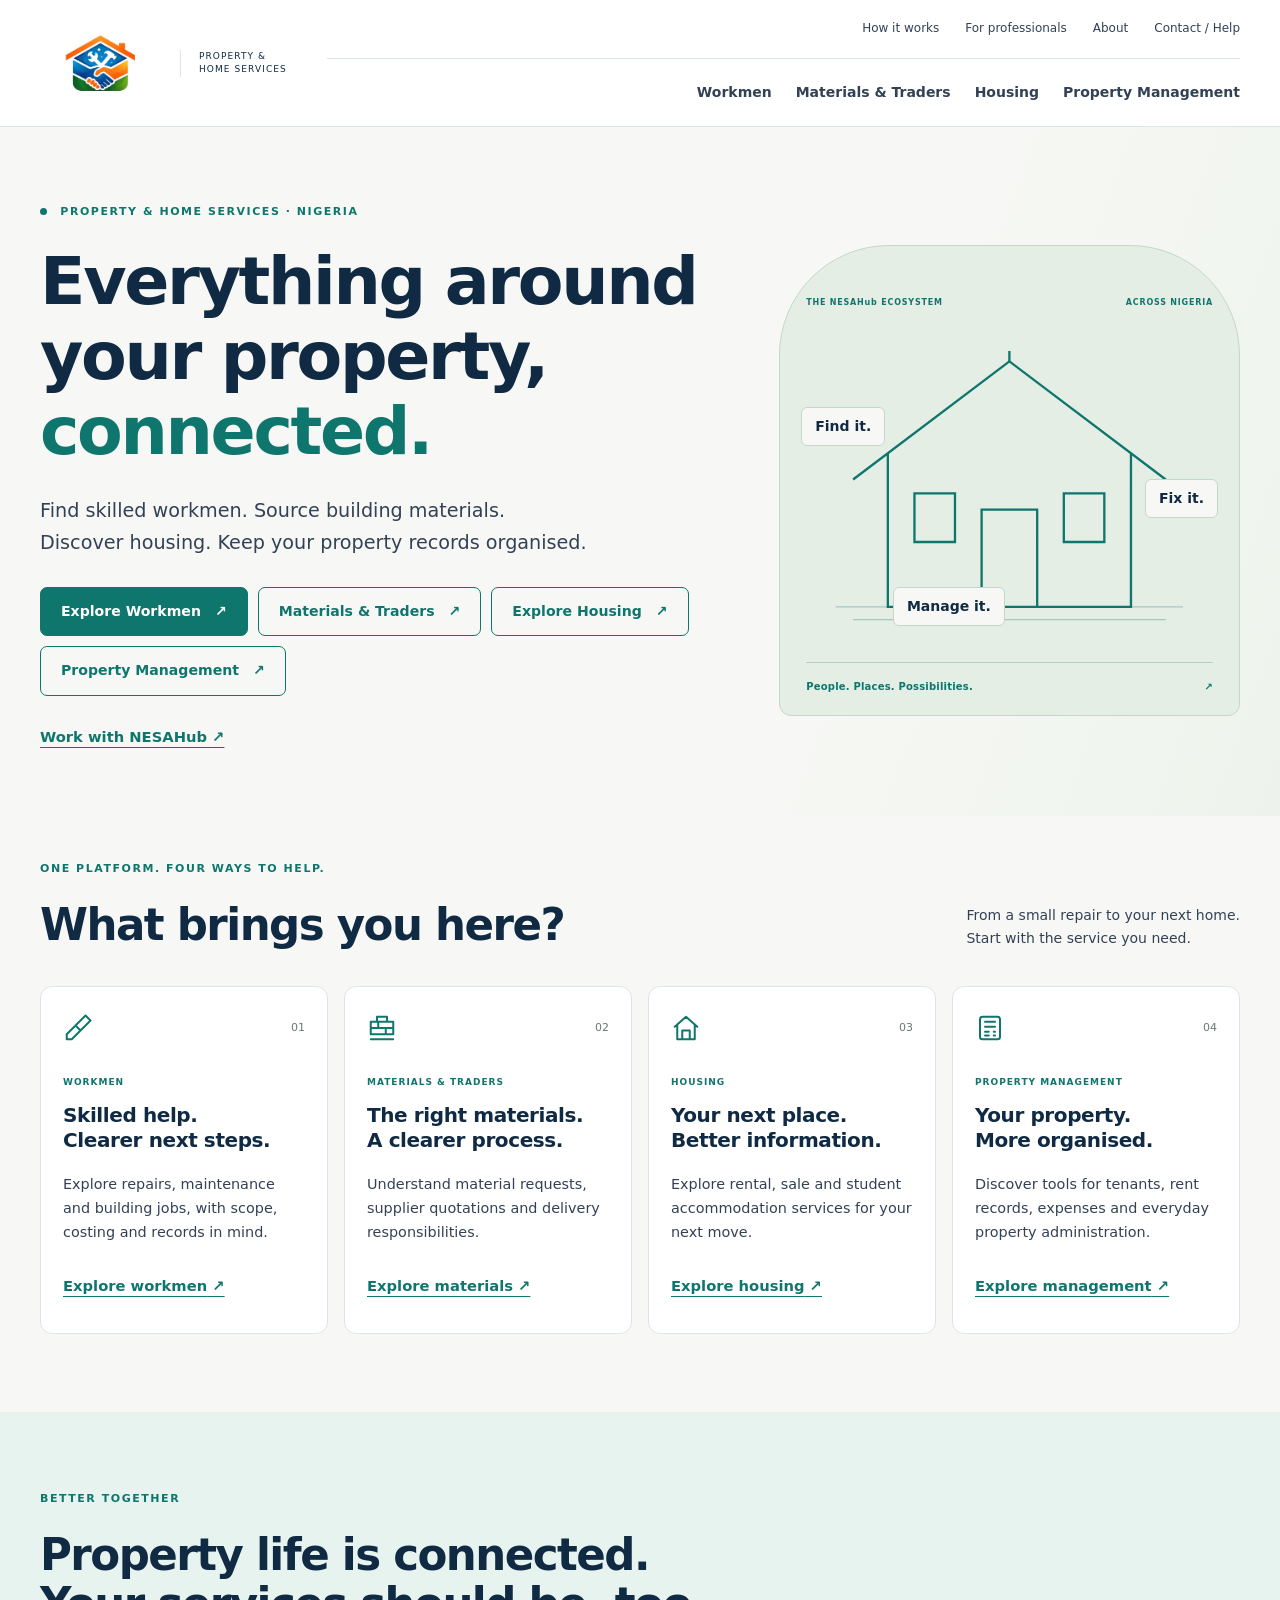
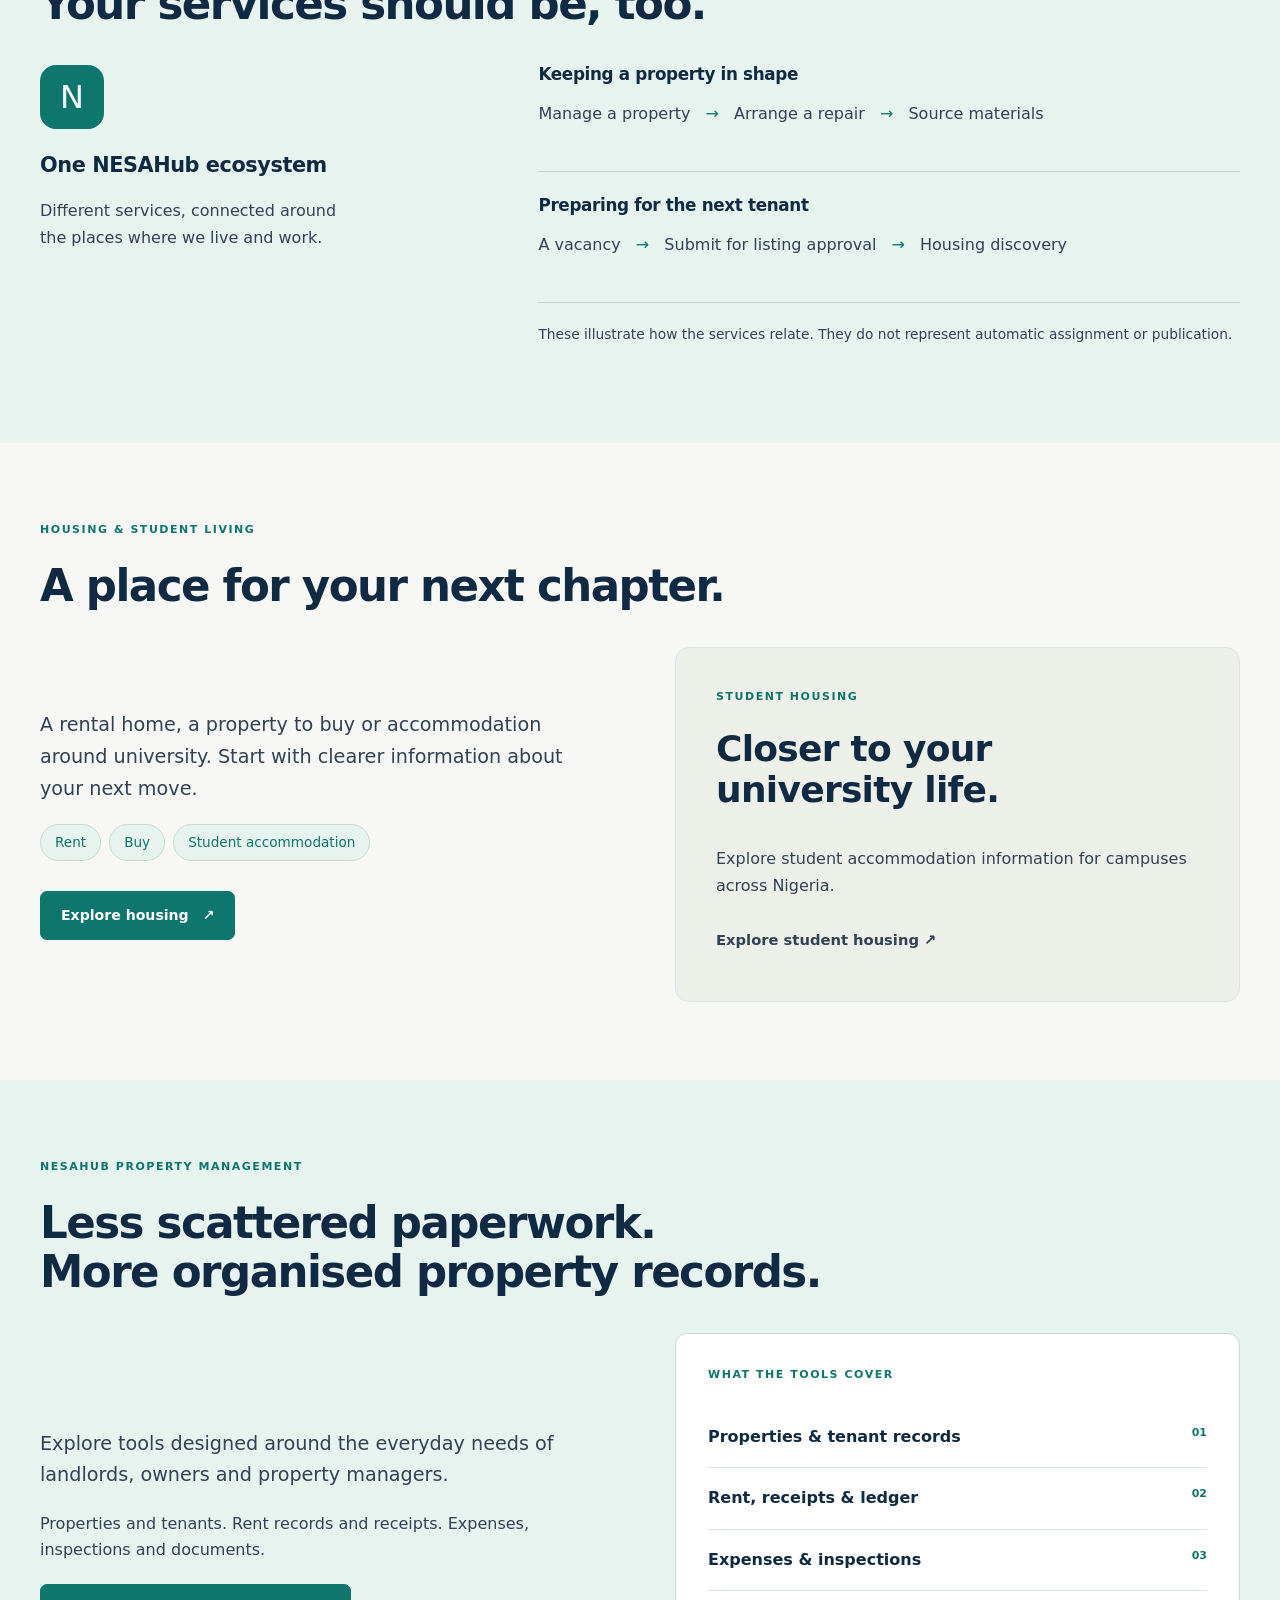
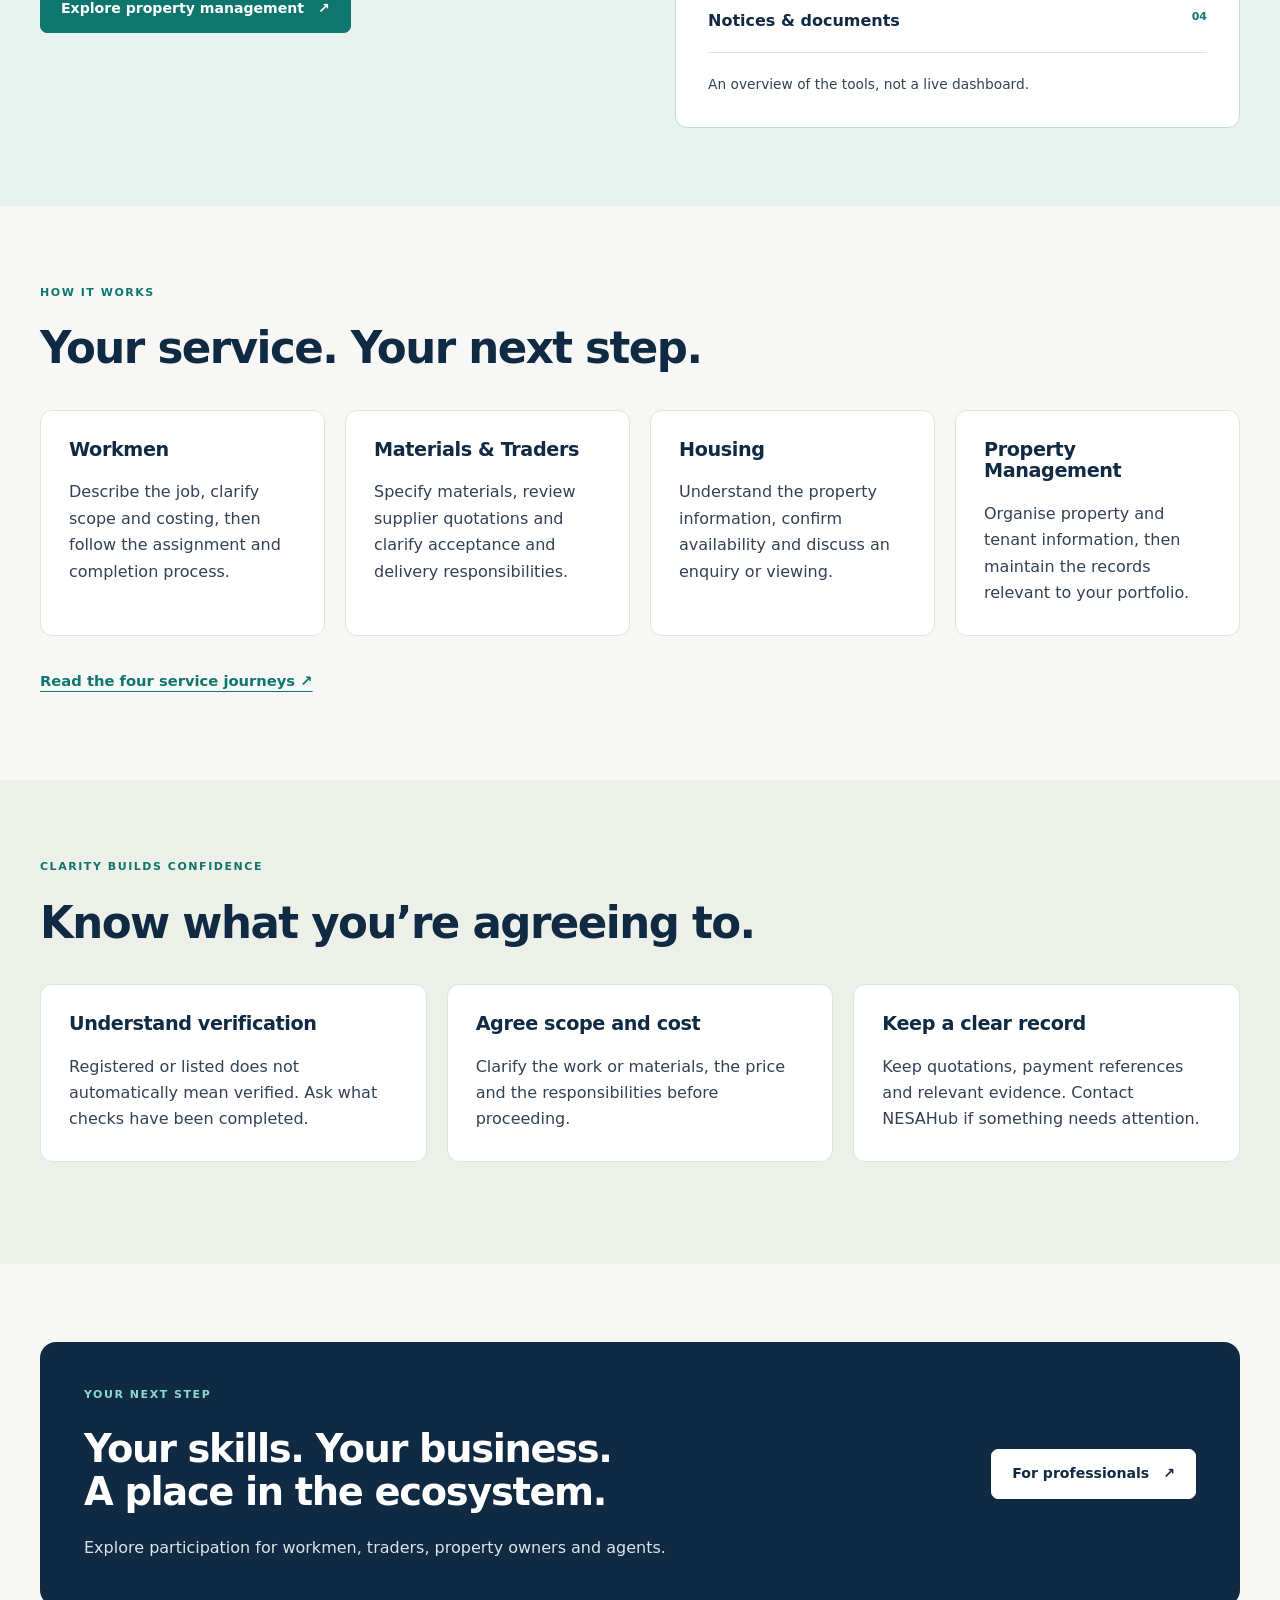
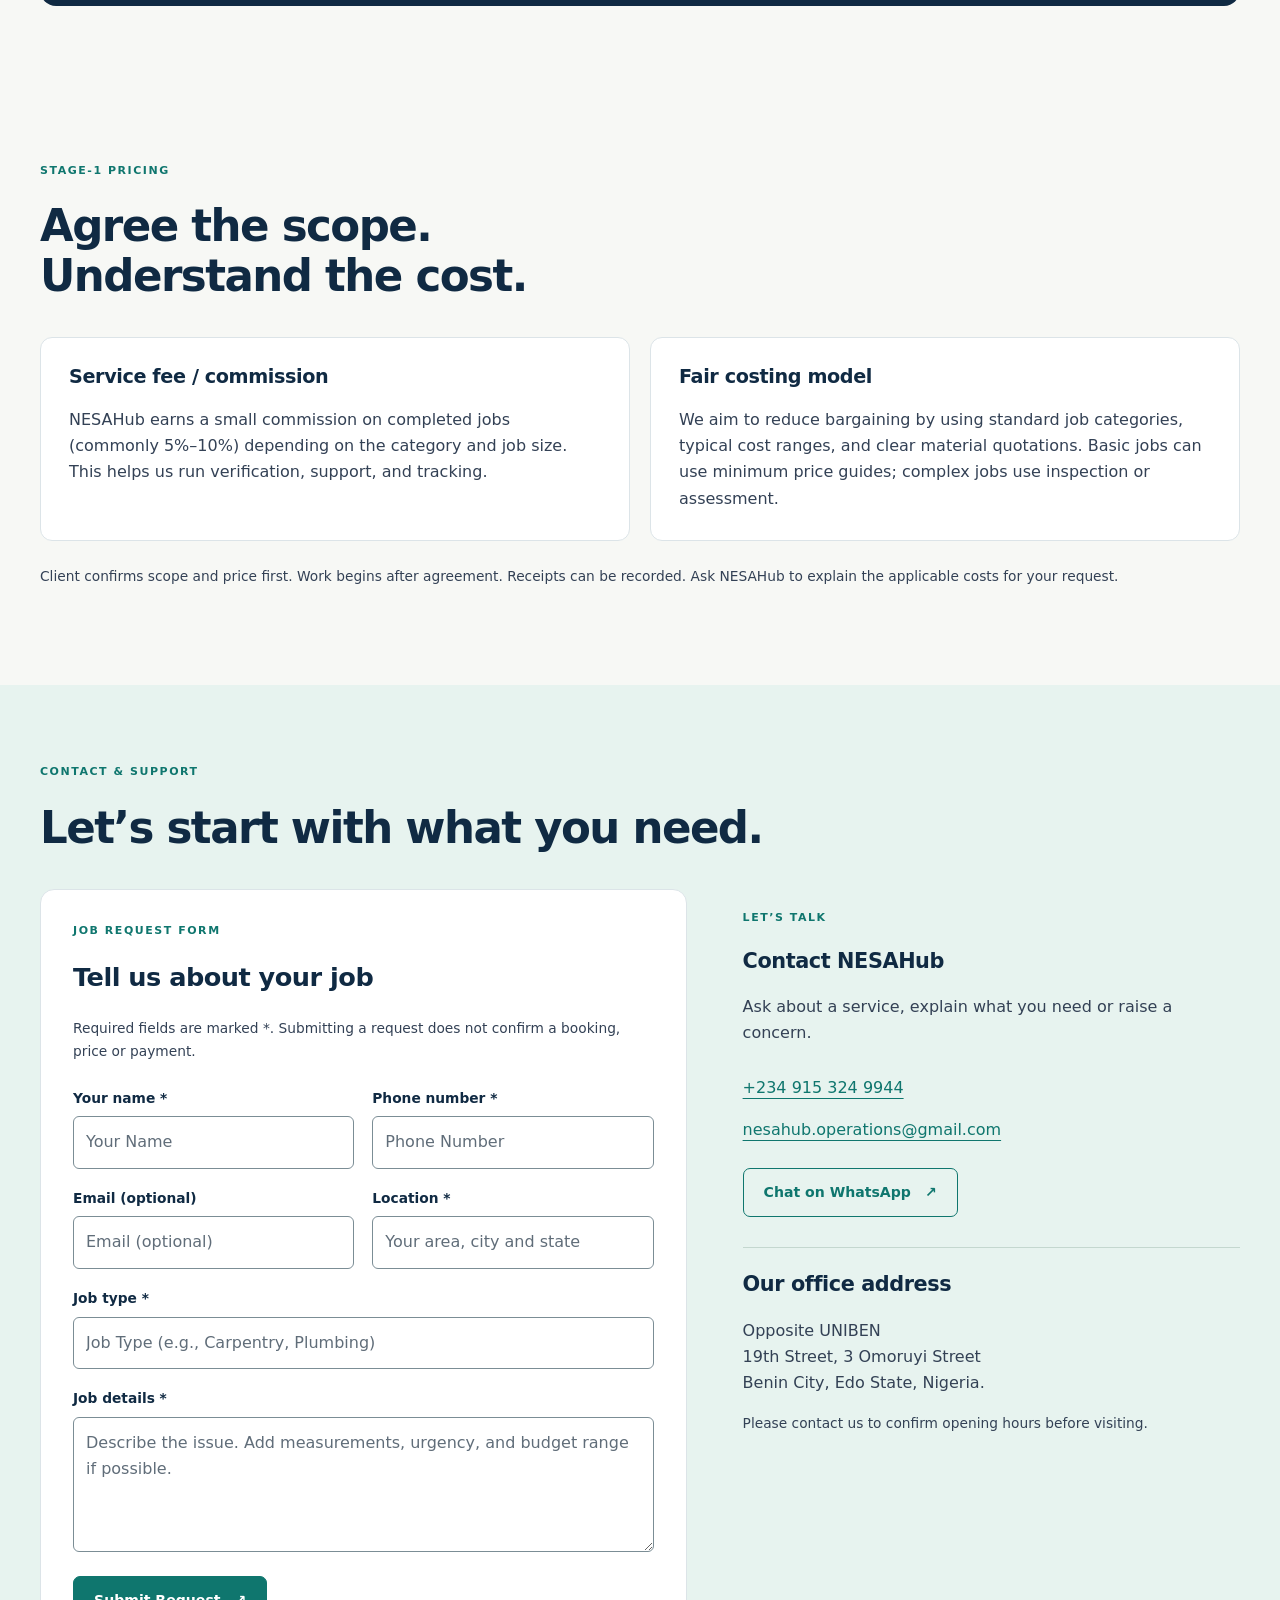
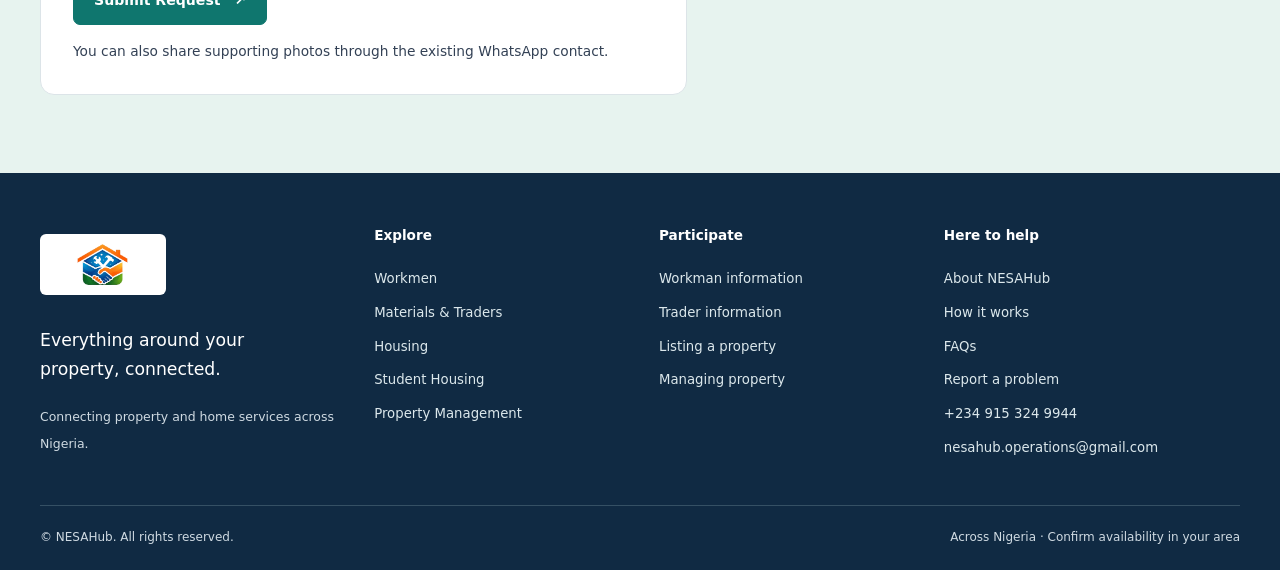
==== commit fc7be9ed: "Show all four services and clarify nationwide coverage" ====
--- a/index.html
+++ b/index.html
@@ -21,7 +21,7 @@
 <button class="menu-toggle" type="button" aria-expanded="false" aria-controls="site-navigation" hidden>Menu <span aria-hidden="true">☰</span></button>
 <nav id="site-navigation" aria-label="Main navigation"><div class="utility-links"><a href="how-it-works.html">How it works</a><a href="professionals.html">For professionals</a><a href="about.html">About</a><a href="contact.html">Contact / Help</a></div>
 <div class="service-links"><a href="workmen.html">Workmen</a><a href="materials.html">Materials &amp; Traders</a><a href="housing.html">Housing</a><a href="property-management.html">Property Management</a></div></nav></div></header>
-<main id="main" tabindex="-1"><section class="home-hero"><div class="container hero-grid"><div><p class="eyebrow"><span class="location-dot" aria-hidden="true"></span> PROPERTY &amp; HOME SERVICES · NIGERIA</p><h1>Everything around<br> your property,<br> <em>connected.</em></h1><p class="lead">Find skilled workmen. Source building materials.<br class="desktop-break"> Discover housing. Keep your property records organised.</p><div class="hero-actions"><a class="button" href="workmen.html">Explore Workmen<span aria-hidden="true"> ↗</span></a><a class="button button-outline" href="housing.html">Explore Housing<span aria-hidden="true"> ↗</span></a><a class="button button-outline" href="property-management.html">Explore Management<span aria-hidden="true"> ↗</span></a></div><a class="text-link" href="professionals.html">Work with NESAHub <span aria-hidden="true">↗</span></a></div><div class="hero-art" aria-hidden="true"><div class="art-top"><span>THE NESAHub ECOSYSTEM</span><span>ACROSS NIGERIA</span></div><div class="house-art"><svg viewBox="0 0 360 270" fill="none"><path d="M45 130 180 28l135 102M75 108v132h210V108" stroke="currentColor" stroke-width="2"/><path d="M156 240v-84h48v84M98 142h35v42H98zM227 142h35v42h-35zM180 28v-9" stroke="currentColor" stroke-width="2"/><path d="M30 240h300M45 251h270" stroke="currentColor" opacity=".3"/></svg><span class="art-label label-one">Find it.</span><span class="art-label label-two">Fix it.</span><span class="art-label label-three">Manage it.</span></div><div class="art-bottom"><span>People. Places. Possibilities.</span><span>↗</span></div></div></div></section><section class="section services-section" id="services"><div class="container"><div class="section-heading heading-row"><div><p class="eyebrow">ONE PLATFORM. FOUR WAYS TO HELP.</p><h2>What brings you here?</h2></div><p>From a small repair to your next home.<br> Start with the service you need.</p></div><div class="pillar-grid"><article class="pillar"><div class="pillar-top"><svg class="icon" viewBox="0 0 24 24" aria-hidden="true" fill="none" stroke="currentColor" stroke-width="1.6" stroke-linecap="round" stroke-linejoin="round"><path d="m14 6 4-4 4 4-4 4m-4-4-4 4 4 4 4-4M10 10 3 17v4h4l7-7"/></svg><span>01</span></div><p class="eyebrow">Workmen</p><h3>Skilled help.<br> Clearer next steps.</h3><p>Explore repairs, maintenance and building jobs, with scope, costing and records in mind.</p><a class="text-link" href="workmen.html">Explore workmen<span aria-hidden="true"> ↗</span></a></article><article class="pillar"><div class="pillar-top"><svg class="icon" viewBox="0 0 24 24" aria-hidden="true" fill="none" stroke="currentColor" stroke-width="1.6" stroke-linecap="round" stroke-linejoin="round"><path d="M3 7h18v5H3zM3 12h18v5H3zM8 7V3h8v4M9 7v5m6 0v5M3 21h18"/></svg><span>02</span></div><p class="eyebrow">Materials & Traders</p><h3>The right materials.<br> A clearer process.</h3><p>Understand material requests, supplier quotations and delivery responsibilities.</p><a class="text-link" href="materials.html">Explore materials<span aria-hidden="true"> ↗</span></a></article><article class="pillar"><div class="pillar-top"><svg class="icon" viewBox="0 0 24 24" aria-hidden="true" fill="none" stroke="currentColor" stroke-width="1.6" stroke-linecap="round" stroke-linejoin="round"><path d="m3 11 9-8 9 8M5 9v12h14V9M9 21v-7h6v7"/></svg><span>03</span></div><p class="eyebrow">Housing</p><h3>Your next place.<br> Better information.</h3><p>Explore rental, sale and student accommodation services for your next move.</p><a class="text-link" href="housing.html">Explore housing<span aria-hidden="true"> ↗</span></a></article><article class="pillar"><div class="pillar-top"><svg class="icon" viewBox="0 0 24 24" aria-hidden="true" fill="none" stroke="currentColor" stroke-width="1.6" stroke-linecap="round" stroke-linejoin="round"><rect x="4" y="3" width="16" height="18" rx="2"/><path d="M8 7h8M8 11h8m-8 4h3m4 0h1m-8 3h3m4 0h1"/></svg><span>04</span></div><p class="eyebrow">Property Management</p><h3>Your property.<br> More organised.</h3><p>Discover tools for tenants, rent records, expenses and everyday property administration.</p><a class="text-link" href="property-management.html">Explore management<span aria-hidden="true"> ↗</span></a></article></div></div></section><section class="section soft-section"><div class="container"><div class="section-heading"><p class="eyebrow">BETTER TOGETHER</p><h2>Property life is connected.<br> Your services should be, too.</h2></div><div class="ecosystem"><div class="ecosystem-intro"><span class="symbol" aria-hidden="true">N</span><h3>One NESAHub ecosystem</h3><p>Different services, connected around the places where we live and work.</p></div><div class="journey-lines"><div><h3>Keeping a property in shape</h3><p>Manage a property <span aria-hidden="true">→</span> Arrange a repair <span aria-hidden="true">→</span> Source materials</p></div><div><h3>Preparing for the next tenant</h3><p>A vacancy <span aria-hidden="true">→</span> Submit for listing approval <span aria-hidden="true">→</span> Housing discovery</p></div><p class="small">These illustrate how the services relate. They do not represent automatic assignment or publication.</p></div></div></div></section>
+<main id="main" tabindex="-1"><section class="home-hero"><div class="container hero-grid"><div><p class="eyebrow"><span class="location-dot" aria-hidden="true"></span> PROPERTY &amp; HOME SERVICES · NIGERIA</p><h1>Everything around<br> your property,<br> <em>connected.</em></h1><p class="lead">Find skilled workmen. Source building materials.<br class="desktop-break"> Discover housing. Keep your property records organised.</p><div class="hero-actions"><a class="button" href="workmen.html">Explore Workmen<span aria-hidden="true"> ↗</span></a><a class="button button-outline" href="materials.html">Materials &amp; Traders<span aria-hidden="true"> ↗</span></a><a class="button button-outline" href="housing.html">Explore Housing<span aria-hidden="true"> ↗</span></a><a class="button button-outline" href="property-management.html">Property Management<span aria-hidden="true"> ↗</span></a></div><a class="text-link" href="professionals.html">Work with NESAHub <span aria-hidden="true">↗</span></a></div><div class="hero-art" aria-hidden="true"><div class="art-top"><span>THE NESAHub ECOSYSTEM</span><span>ACROSS NIGERIA</span></div><div class="house-art"><svg viewBox="0 0 360 270" fill="none"><path d="M45 130 180 28l135 102M75 108v132h210V108" stroke="currentColor" stroke-width="2"/><path d="M156 240v-84h48v84M98 142h35v42H98zM227 142h35v42h-35zM180 28v-9" stroke="currentColor" stroke-width="2"/><path d="M30 240h300M45 251h270" stroke="currentColor" opacity=".3"/></svg><span class="art-label label-one">Find it.</span><span class="art-label label-two">Fix it.</span><span class="art-label label-three">Manage it.</span></div><div class="art-bottom"><span>People. Places. Possibilities.</span><span>↗</span></div></div></div></section><section class="section services-section" id="services"><div class="container"><div class="section-heading heading-row"><div><p class="eyebrow">ONE PLATFORM. FOUR WAYS TO HELP.</p><h2>What brings you here?</h2></div><p>From a small repair to your next home.<br> Start with the service you need.</p></div><div class="pillar-grid"><article class="pillar"><div class="pillar-top"><svg class="icon" viewBox="0 0 24 24" aria-hidden="true" fill="none" stroke="currentColor" stroke-width="1.6" stroke-linecap="round" stroke-linejoin="round"><path d="m14 6 4-4 4 4-4 4m-4-4-4 4 4 4 4-4M10 10 3 17v4h4l7-7"/></svg><span>01</span></div><p class="eyebrow">Workmen</p><h3>Skilled help.<br> Clearer next steps.</h3><p>Explore repairs, maintenance and building jobs, with scope, costing and records in mind.</p><a class="text-link" href="workmen.html">Explore workmen<span aria-hidden="true"> ↗</span></a></article><article class="pillar"><div class="pillar-top"><svg class="icon" viewBox="0 0 24 24" aria-hidden="true" fill="none" stroke="currentColor" stroke-width="1.6" stroke-linecap="round" stroke-linejoin="round"><path d="M3 7h18v5H3zM3 12h18v5H3zM8 7V3h8v4M9 7v5m6 0v5M3 21h18"/></svg><span>02</span></div><p class="eyebrow">Materials & Traders</p><h3>The right materials.<br> A clearer process.</h3><p>Understand material requests, supplier quotations and delivery responsibilities.</p><a class="text-link" href="materials.html">Explore materials<span aria-hidden="true"> ↗</span></a></article><article class="pillar"><div class="pillar-top"><svg class="icon" viewBox="0 0 24 24" aria-hidden="true" fill="none" stroke="currentColor" stroke-width="1.6" stroke-linecap="round" stroke-linejoin="round"><path d="m3 11 9-8 9 8M5 9v12h14V9M9 21v-7h6v7"/></svg><span>03</span></div><p class="eyebrow">Housing</p><h3>Your next place.<br> Better information.</h3><p>Explore rental, sale and student accommodation services for your next move.</p><a class="text-link" href="housing.html">Explore housing<span aria-hidden="true"> ↗</span></a></article><article class="pillar"><div class="pillar-top"><svg class="icon" viewBox="0 0 24 24" aria-hidden="true" fill="none" stroke="currentColor" stroke-width="1.6" stroke-linecap="round" stroke-linejoin="round"><rect x="4" y="3" width="16" height="18" rx="2"/><path d="M8 7h8M8 11h8m-8 4h3m4 0h1m-8 3h3m4 0h1"/></svg><span>04</span></div><p class="eyebrow">Property Management</p><h3>Your property.<br> More organised.</h3><p>Discover tools for tenants, rent records, expenses and everyday property administration.</p><a class="text-link" href="property-management.html">Explore management<span aria-hidden="true"> ↗</span></a></article></div></div></section><section class="section soft-section"><div class="container"><div class="section-heading"><p class="eyebrow">BETTER TOGETHER</p><h2>Property life is connected.<br> Your services should be, too.</h2></div><div class="ecosystem"><div class="ecosystem-intro"><span class="symbol" aria-hidden="true">N</span><h3>One NESAHub ecosystem</h3><p>Different services, connected around the places where we live and work.</p></div><div class="journey-lines"><div><h3>Keeping a property in shape</h3><p>Manage a property <span aria-hidden="true">→</span> Arrange a repair <span aria-hidden="true">→</span> Source materials</p></div><div><h3>Preparing for the next tenant</h3><p>A vacancy <span aria-hidden="true">→</span> Submit for listing approval <span aria-hidden="true">→</span> Housing discovery</p></div><p class="small">These illustrate how the services relate. They do not represent automatic assignment or publication.</p></div></div></div></section>
 <section class="section "><div class="container"><div class="section-heading"><p class="eyebrow">HOUSING & STUDENT LIVING</p><h2>A place for your next chapter.</h2></div><div class="split-feature"><div><p class="lead">A rental home, a property to buy or accommodation around university. Start with clearer information about your next move.</p><div class="tag-row"><span>Rent</span><span>Buy</span><span>Student accommodation</span></div><a class="button" href="housing.html">Explore housing<span aria-hidden="true"> ↗</span></a></div><a class="editorial-card" href="student-housing.html"><p class="eyebrow">STUDENT HOUSING</p><h3>Closer to your<br> university life.</h3><p>Explore student accommodation information for campuses across Nigeria.</p><span class="text-link">Explore student housing ↗</span></a></div></div></section>
 <section class="section soft-section"><div class="container"><div class="section-heading"><p class="eyebrow">NESAHub PROPERTY MANAGEMENT</p><h2>Less scattered paperwork.<br> More organised property records.</h2></div><div class="split-feature"><div><p class="lead">Explore tools designed around the everyday needs of landlords, owners and property managers.</p><p>Properties and tenants. Rent records and receipts. Expenses, inspections and documents.</p><a class="button" href="property-management.html">Explore property management<span aria-hidden="true"> ↗</span></a></div><div class="record-board"><p class="eyebrow">WHAT THE TOOLS COVER</p><ul><li>Properties &amp; tenant records <span>01</span></li><li>Rent, receipts &amp; ledger <span>02</span></li><li>Expenses &amp; inspections <span>03</span></li><li>Notices &amp; documents <span>04</span></li></ul><p class="small">An overview of the tools, not a live dashboard.</p></div></div></div></section>
 <section class="section" id="how"><div class="container"><div class="section-heading"><p class="eyebrow">HOW IT WORKS</p><h2>Your service. Your next step.</h2></div><div class="card-grid "><article class="card"><h3>Workmen</h3><p>Describe the job, clarify scope and costing, then follow the assignment and completion process.</p></article><article class="card"><h3>Materials & Traders</h3><p>Specify materials, review supplier quotations and clarify acceptance and delivery responsibilities.</p></article><article class="card"><h3>Housing</h3><p>Understand the property information, confirm availability and discuss an enquiry or viewing.</p></article><article class="card"><h3>Property Management</h3><p>Organise property and tenant information, then maintain the records relevant to your portfolio.</p></article></div><a class="text-link" href="how-it-works.html">Read the four service journeys<span aria-hidden="true"> ↗</span></a></div></section>
@@ -33,11 +33,11 @@
 <div><label for="booking-email">Email (optional)</label><input id="booking-email" type="email" name="_replyto" placeholder="Email (optional)" autocomplete="email" /></div>
 <div><label for="booking-location">Location *</label><input id="booking-location" name="location" placeholder="Your area, city and state" required /></div>
 <div class="full"><label for="booking-type">Job type *</label><input id="booking-type" name="job_type" placeholder="Job Type (e.g., Carpentry, Plumbing)" required /></div>
-<div class="full"><label for="booking-details">Job details *</label><textarea id="booking-details" name="details" placeholder="Describe the issue. Add measurements, urgency, and budget range if possible." required aria-describedby="form-help"></textarea></div></div><button class="button" type="submit">Submit Request <span aria-hidden="true">↗</span></button><p class="small">You can also share supporting photos through the existing WhatsApp contact.</p></form><div class="contact-details"><p class="eyebrow">LET’S TALK</p><h3>Contact NESAHub</h3><p>Ask about a service, explain what you need or raise a concern.</p><a href="tel:+2349153249944">+234 915 324 9944</a><a href="mailto:nesahub.operations@gmail.com">nesahub.operations@gmail.com</a><a class="button button-outline" href="https://wa.me/2349153249944">Chat on WhatsApp<span aria-hidden="true"> ↗</span></a><div class="address"><h3>Visit our office</h3><address>Opposite UNIBEN<br> 19th Street, 3 Omoruyi Street<br> Benin City, Edo State, Nigeria.</address><p class="small">Please contact us to confirm opening hours before visiting.</p></div></div></div></div></section></main>
+<div class="full"><label for="booking-details">Job details *</label><textarea id="booking-details" name="details" placeholder="Describe the issue. Add measurements, urgency, and budget range if possible." required aria-describedby="form-help"></textarea></div></div><button class="button" type="submit">Submit Request <span aria-hidden="true">↗</span></button><p class="small">You can also share supporting photos through the existing WhatsApp contact.</p></form><div class="contact-details"><p class="eyebrow">LET’S TALK</p><h3>Contact NESAHub</h3><p>Ask about a service, explain what you need or raise a concern.</p><a href="tel:+2349153249944">+234 915 324 9944</a><a href="mailto:nesahub.operations@gmail.com">nesahub.operations@gmail.com</a><a class="button button-outline" href="https://wa.me/2349153249944">Chat on WhatsApp<span aria-hidden="true"> ↗</span></a><div class="address"><h3>Our office address</h3><address>Opposite UNIBEN<br> 19th Street, 3 Omoruyi Street<br> Benin City, Edo State, Nigeria.</address><p class="small">Please contact us to confirm opening hours before visiting.</p></div></div></div></div></section></main>
 <footer class="site-footer"><div class="container footer-grid"><div class="footer-brand"><a href="index.html"><img src="nesahub-logo.png" alt="NESAHub home" width="144" height="64" loading="lazy"></a><p>Everything around your<br> property, connected.</p><span>Connecting property and home services across Nigeria.</span></div>
 <div><h2>Explore</h2><a href="workmen.html">Workmen</a><a href="materials.html">Materials &amp; Traders</a><a href="housing.html">Housing</a><a href="student-housing.html">Student Housing</a><a href="property-management.html">Property Management</a></div>
 <div><h2>Participate</h2><a href="professionals.html#workmen">Workman information</a><a href="professionals.html#traders">Trader information</a><a href="professionals.html#property-owners">Listing a property</a><a href="professionals.html#property-managers">Managing property</a></div>
 <div><h2>Here to help</h2><a href="about.html">About NESAHub</a><a href="how-it-works.html">How it works</a><a href="contact.html#faqs">FAQs</a><a href="contact.html#support">Report a problem</a><a href="tel:+2349153249944">+234 915 324 9944</a><a href="mailto:nesahub.operations@gmail.com">nesahub.operations@gmail.com</a></div></div>
-<div class="container footer-bottom"><p>© NESAHub. All rights reserved.</p><p>Opposite UNIBEN · Benin City, Nigeria</p></div></footer>
+<div class="container footer-bottom"><p>© NESAHub. All rights reserved.</p><p>Across Nigeria · Confirm availability in your area</p></div></footer>
 </body>
 </html>
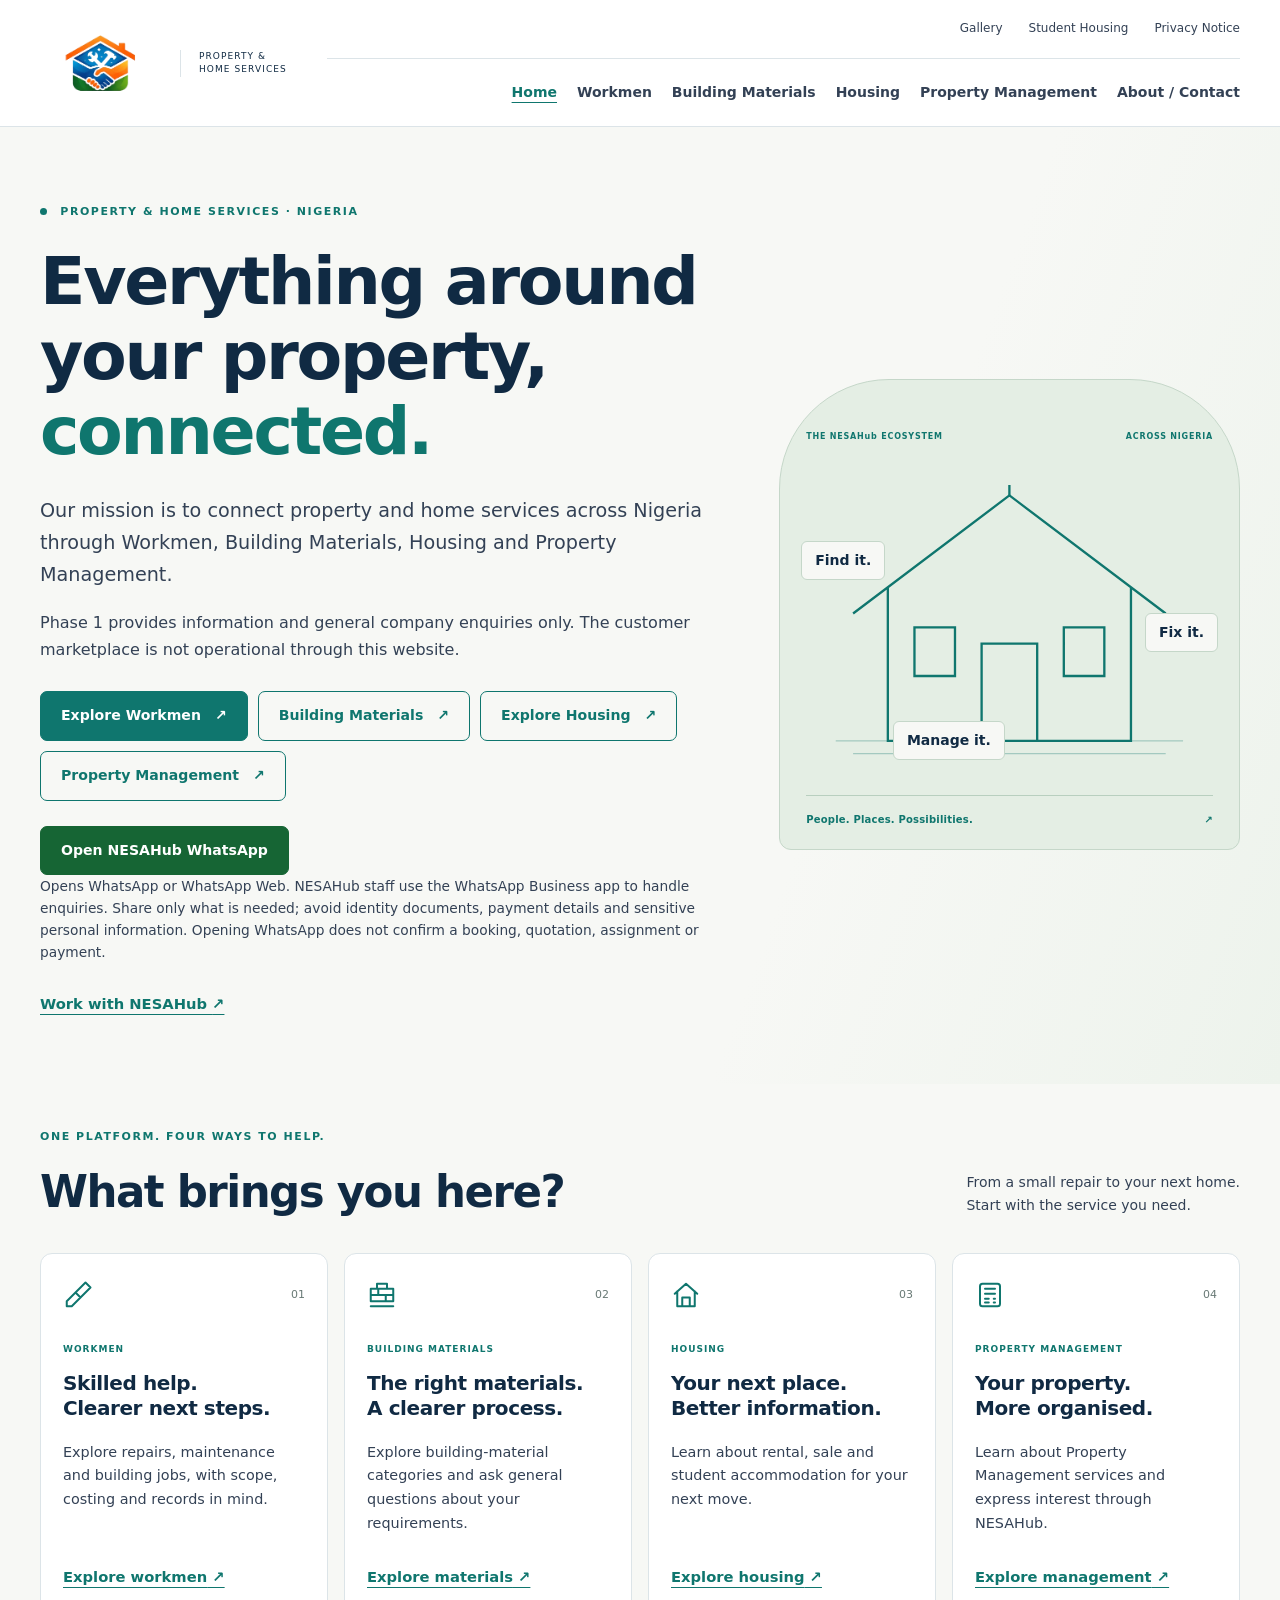
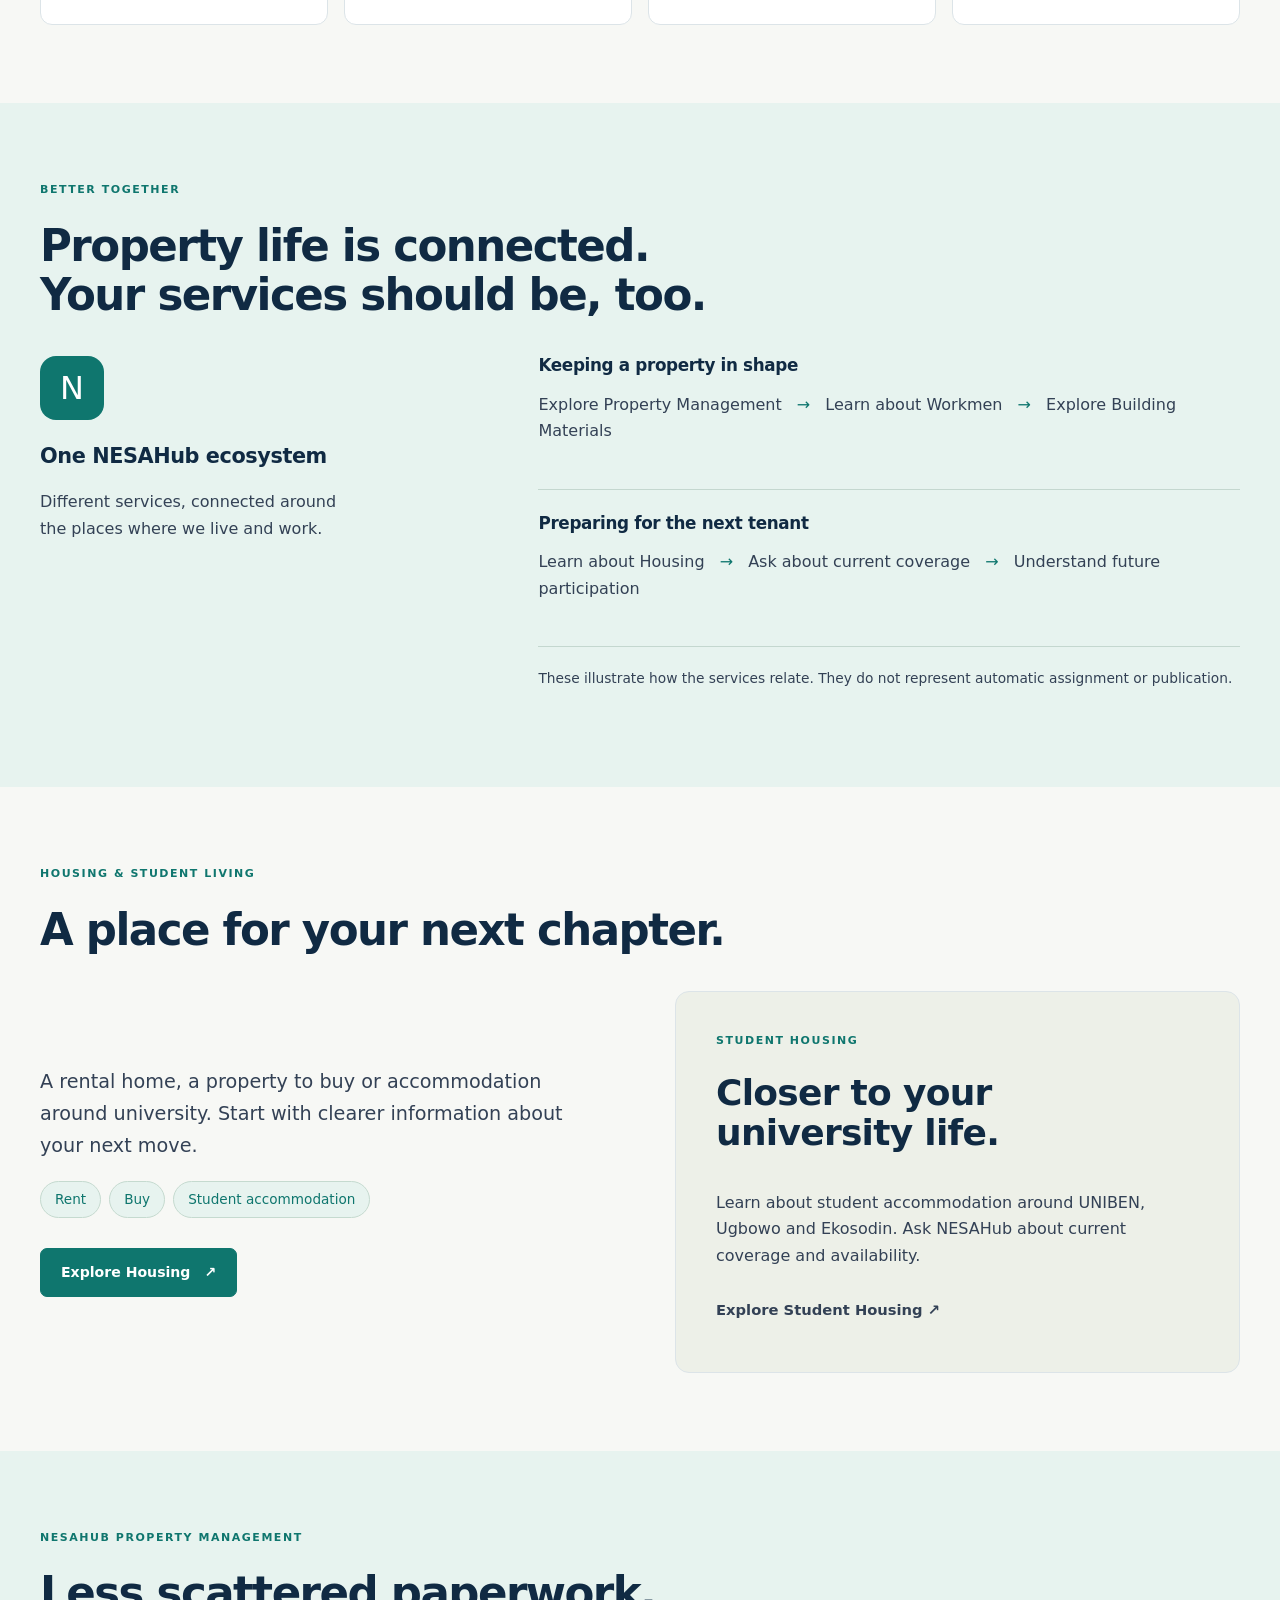
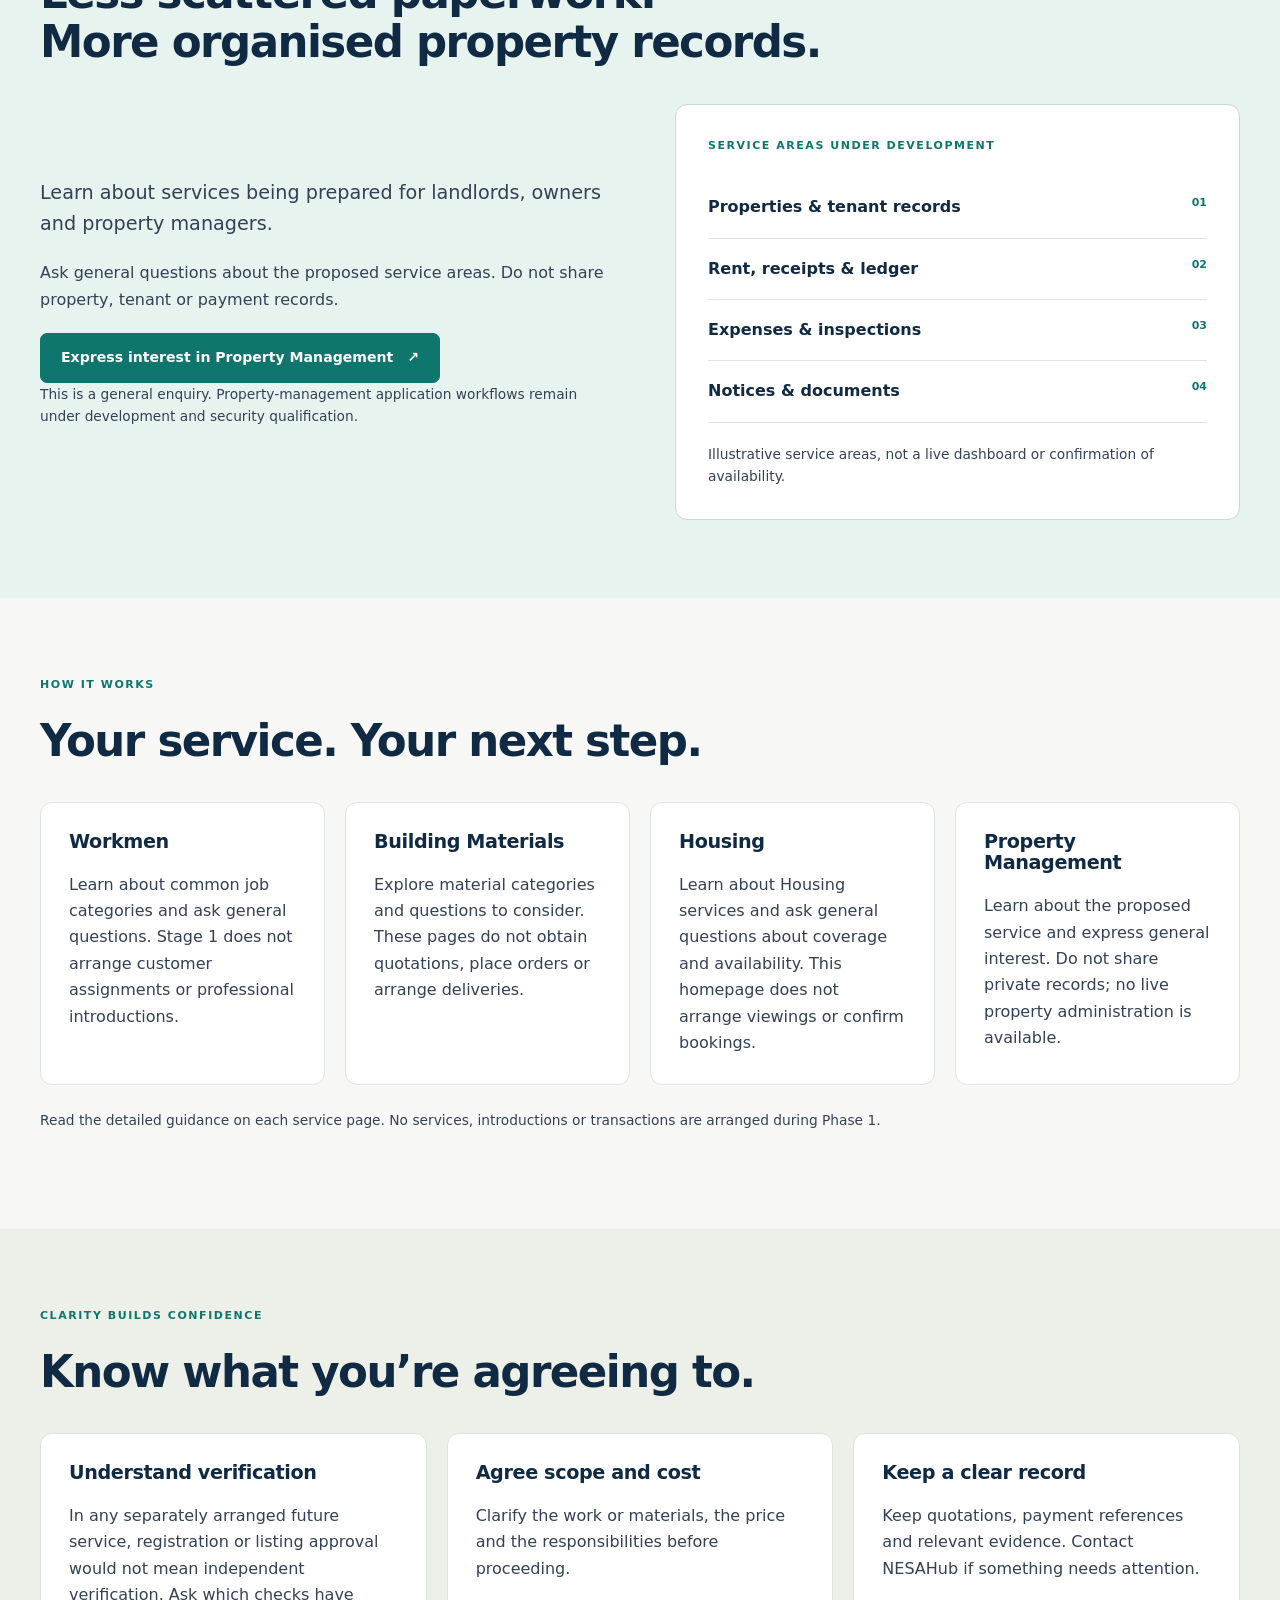
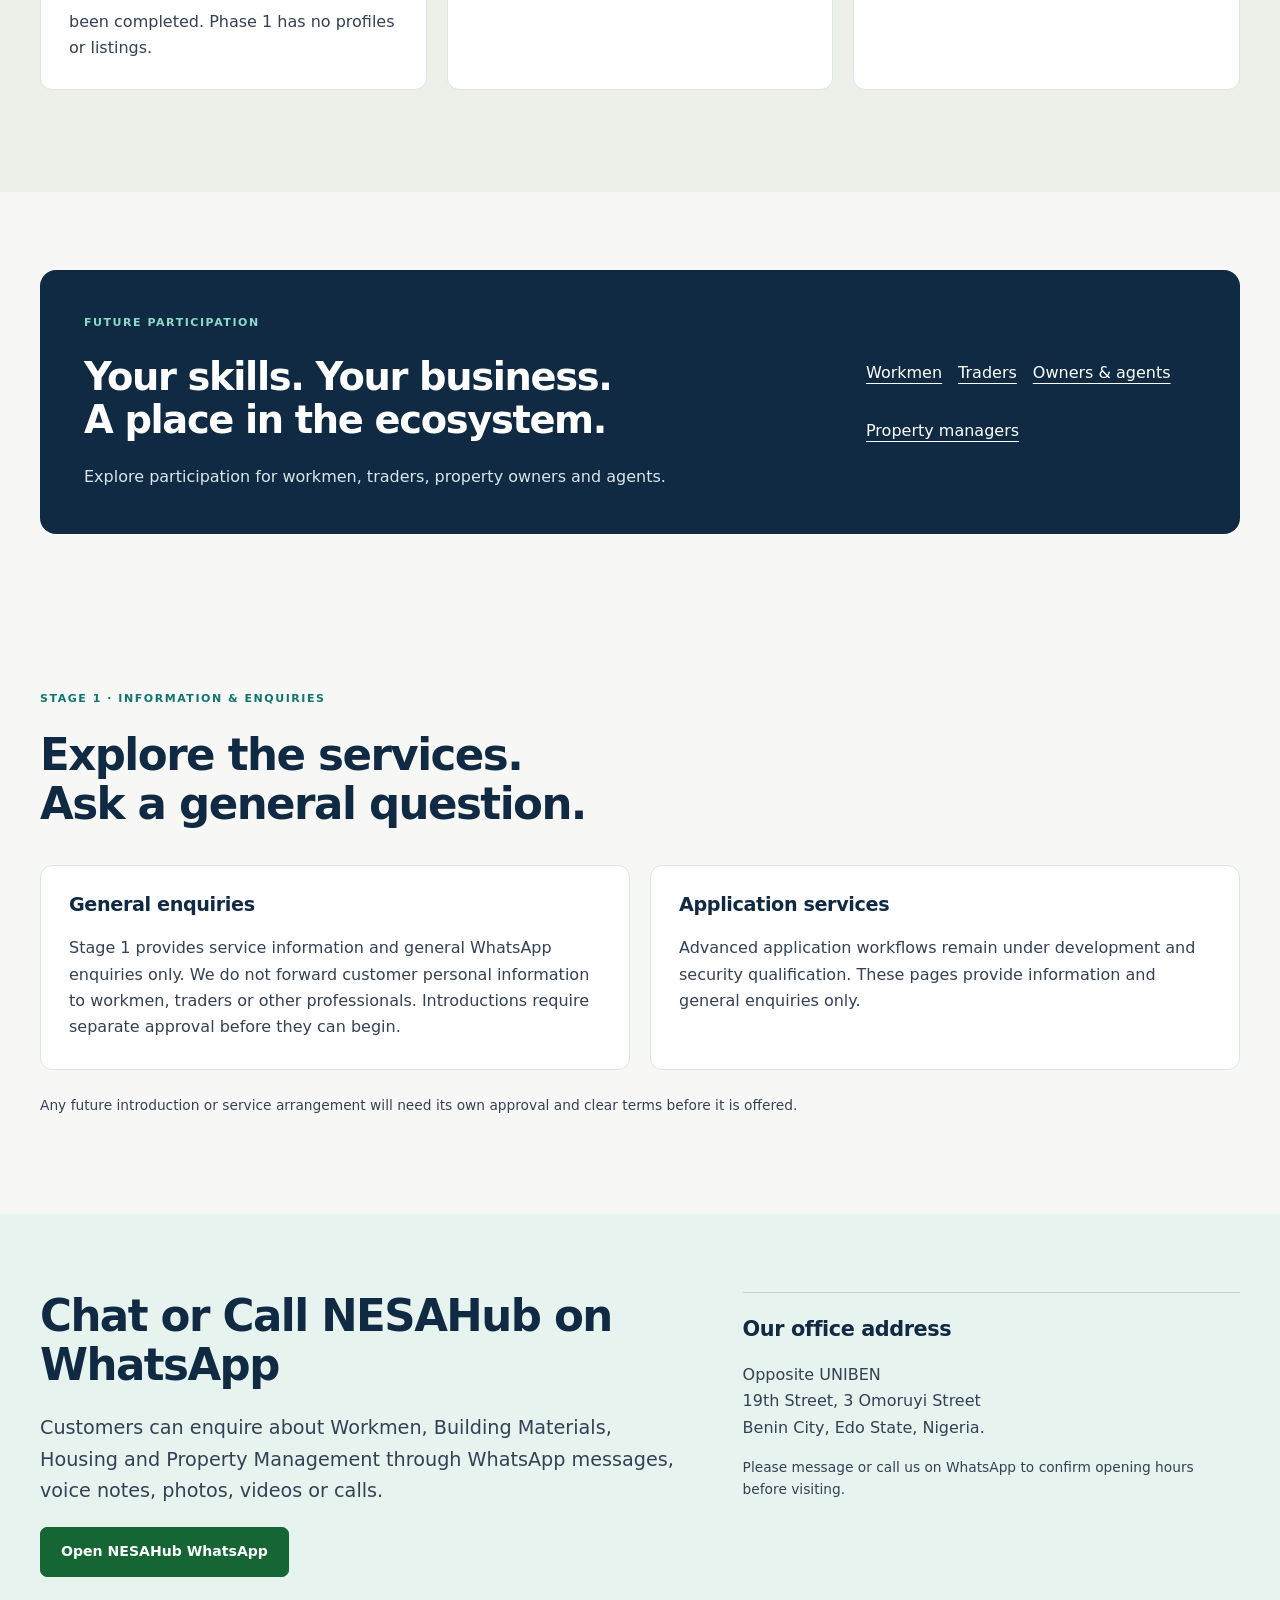
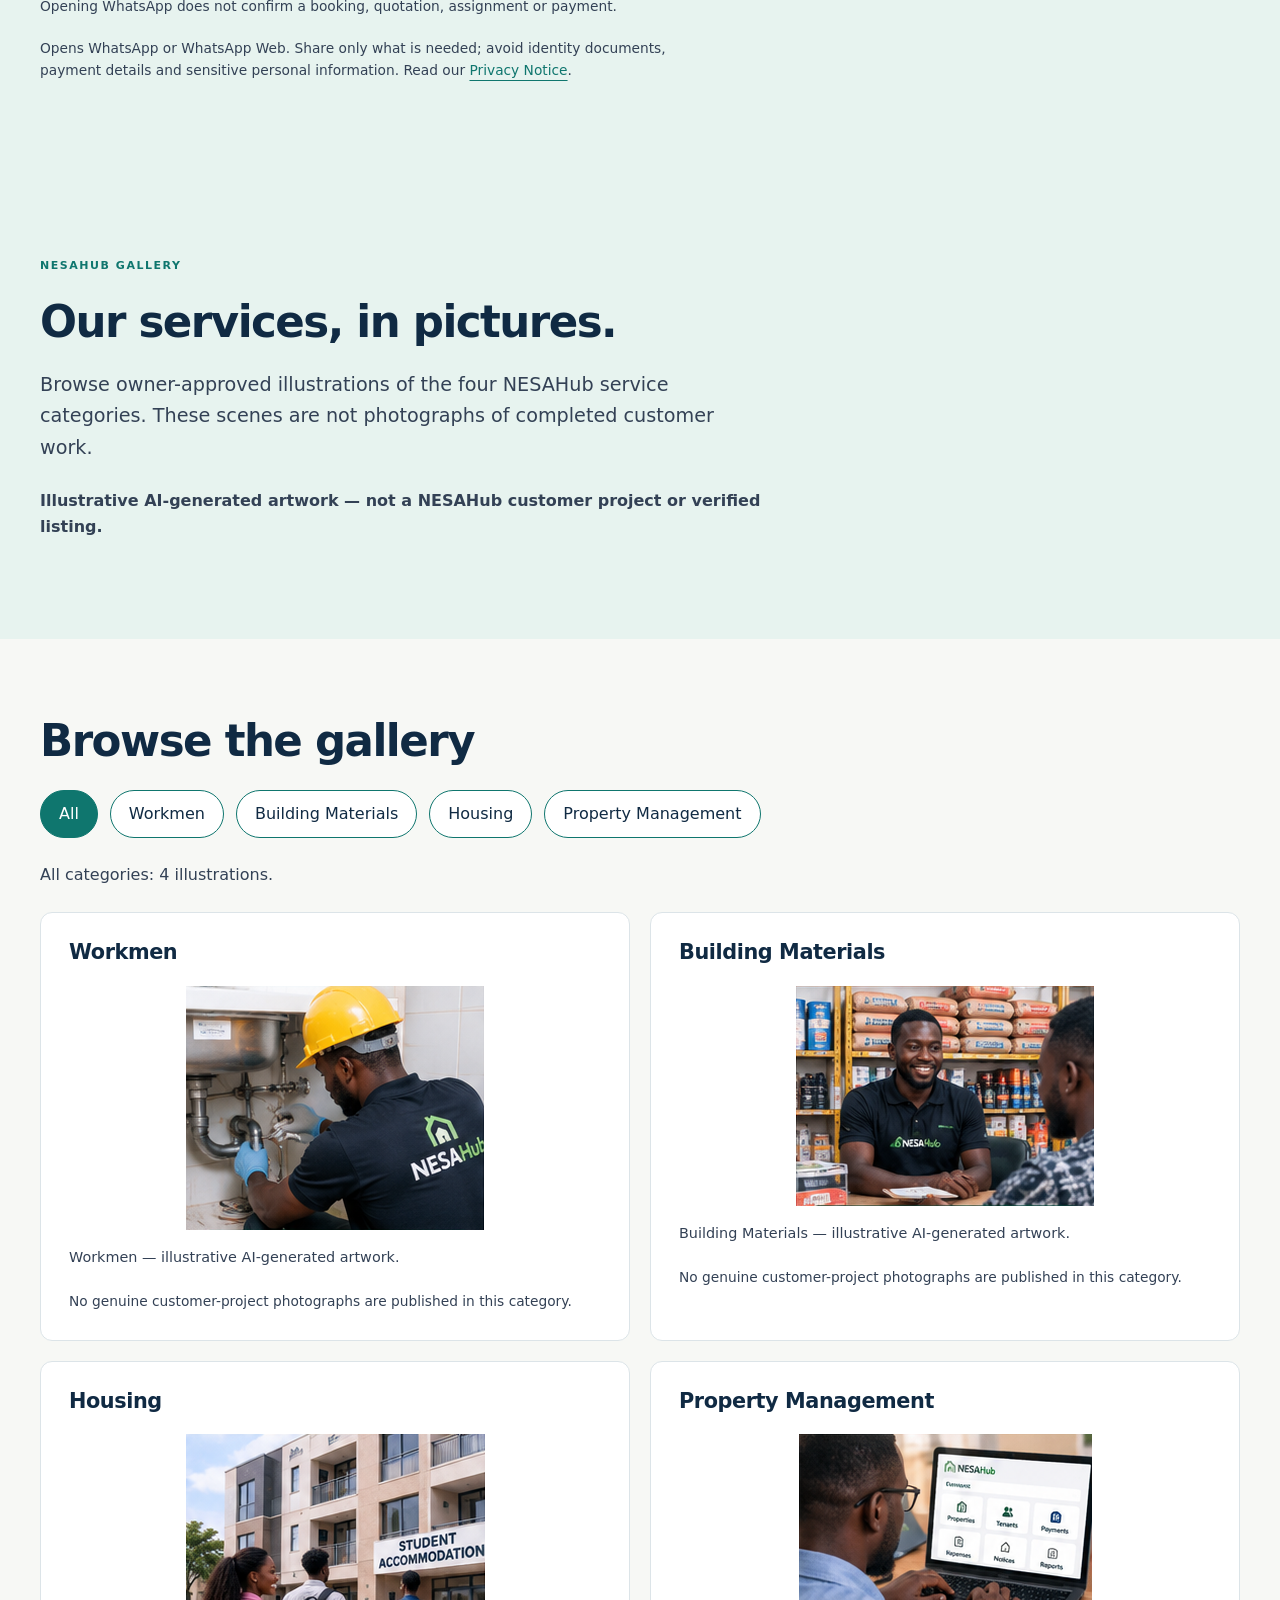
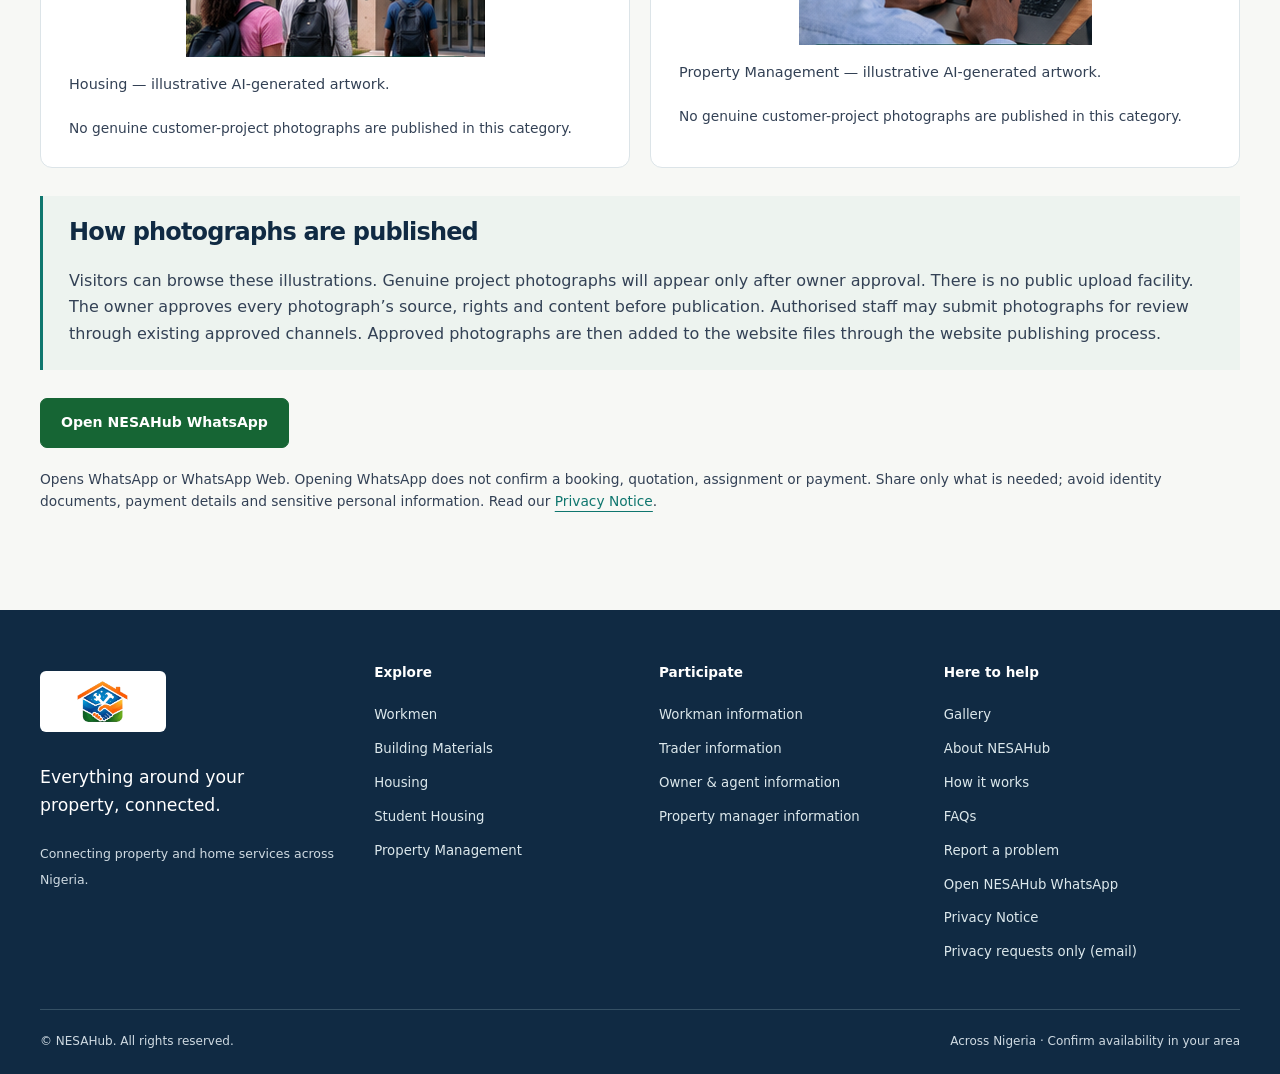
==== commit 306881b9: "Save completed six-page website on development branch Source-only checkpoint. contact.html retains t" ====
--- a/index.html
+++ b/index.html
@@ -13,31 +13,26 @@
 <meta name="twitter:card" content="summary">
 <link rel="stylesheet" href="assets/site.css">
 <script src="assets/site.js" defer></script>
+<link rel="stylesheet" href="assets/gallery.css">
+<script src="assets/gallery.js" defer></script>
 </head>
 <body id="top">
 <a class="skip-link" href="#main">Skip to content</a>
 <header class="site-header"><div class="container masthead">
 <a class="brand" href="index.html" aria-label="NESAHub home"><img src="nesahub-logo.png" alt="NESAHub" width="144" height="64"><span class="brand-note">PROPERTY &amp;<br> HOME SERVICES</span></a>
 <button class="menu-toggle" type="button" aria-expanded="false" aria-controls="site-navigation" hidden>Menu <span aria-hidden="true">☰</span></button>
-<nav id="site-navigation" aria-label="Main navigation"><div class="utility-links"><a href="how-it-works.html">How it works</a><a href="professionals.html">For professionals</a><a href="about.html">About</a><a href="contact.html">Contact / Help</a></div>
-<div class="service-links"><a href="workmen.html">Workmen</a><a href="materials.html">Materials &amp; Traders</a><a href="housing.html">Housing</a><a href="property-management.html">Property Management</a></div></nav></div></header>
-<main id="main" tabindex="-1"><section class="home-hero"><div class="container hero-grid"><div><p class="eyebrow"><span class="location-dot" aria-hidden="true"></span> PROPERTY &amp; HOME SERVICES · NIGERIA</p><h1>Everything around<br> your property,<br> <em>connected.</em></h1><p class="lead">Find skilled workmen. Source building materials.<br class="desktop-break"> Discover housing. Keep your property records organised.</p><div class="hero-actions"><a class="button" href="workmen.html">Explore Workmen<span aria-hidden="true"> ↗</span></a><a class="button button-outline" href="materials.html">Materials &amp; Traders<span aria-hidden="true"> ↗</span></a><a class="button button-outline" href="housing.html">Explore Housing<span aria-hidden="true"> ↗</span></a><a class="button button-outline" href="property-management.html">Property Management<span aria-hidden="true"> ↗</span></a></div><a class="text-link" href="professionals.html">Work with NESAHub <span aria-hidden="true">↗</span></a></div><div class="hero-art" aria-hidden="true"><div class="art-top"><span>THE NESAHub ECOSYSTEM</span><span>ACROSS NIGERIA</span></div><div class="house-art"><svg viewBox="0 0 360 270" fill="none"><path d="M45 130 180 28l135 102M75 108v132h210V108" stroke="currentColor" stroke-width="2"/><path d="M156 240v-84h48v84M98 142h35v42H98zM227 142h35v42h-35zM180 28v-9" stroke="currentColor" stroke-width="2"/><path d="M30 240h300M45 251h270" stroke="currentColor" opacity=".3"/></svg><span class="art-label label-one">Find it.</span><span class="art-label label-two">Fix it.</span><span class="art-label label-three">Manage it.</span></div><div class="art-bottom"><span>People. Places. Possibilities.</span><span>↗</span></div></div></div></section><section class="section services-section" id="services"><div class="container"><div class="section-heading heading-row"><div><p class="eyebrow">ONE PLATFORM. FOUR WAYS TO HELP.</p><h2>What brings you here?</h2></div><p>From a small repair to your next home.<br> Start with the service you need.</p></div><div class="pillar-grid"><article class="pillar"><div class="pillar-top"><svg class="icon" viewBox="0 0 24 24" aria-hidden="true" fill="none" stroke="currentColor" stroke-width="1.6" stroke-linecap="round" stroke-linejoin="round"><path d="m14 6 4-4 4 4-4 4m-4-4-4 4 4 4 4-4M10 10 3 17v4h4l7-7"/></svg><span>01</span></div><p class="eyebrow">Workmen</p><h3>Skilled help.<br> Clearer next steps.</h3><p>Explore repairs, maintenance and building jobs, with scope, costing and records in mind.</p><a class="text-link" href="workmen.html">Explore workmen<span aria-hidden="true"> ↗</span></a></article><article class="pillar"><div class="pillar-top"><svg class="icon" viewBox="0 0 24 24" aria-hidden="true" fill="none" stroke="currentColor" stroke-width="1.6" stroke-linecap="round" stroke-linejoin="round"><path d="M3 7h18v5H3zM3 12h18v5H3zM8 7V3h8v4M9 7v5m6 0v5M3 21h18"/></svg><span>02</span></div><p class="eyebrow">Materials & Traders</p><h3>The right materials.<br> A clearer process.</h3><p>Understand material requests, supplier quotations and delivery responsibilities.</p><a class="text-link" href="materials.html">Explore materials<span aria-hidden="true"> ↗</span></a></article><article class="pillar"><div class="pillar-top"><svg class="icon" viewBox="0 0 24 24" aria-hidden="true" fill="none" stroke="currentColor" stroke-width="1.6" stroke-linecap="round" stroke-linejoin="round"><path d="m3 11 9-8 9 8M5 9v12h14V9M9 21v-7h6v7"/></svg><span>03</span></div><p class="eyebrow">Housing</p><h3>Your next place.<br> Better information.</h3><p>Explore rental, sale and student accommodation services for your next move.</p><a class="text-link" href="housing.html">Explore housing<span aria-hidden="true"> ↗</span></a></article><article class="pillar"><div class="pillar-top"><svg class="icon" viewBox="0 0 24 24" aria-hidden="true" fill="none" stroke="currentColor" stroke-width="1.6" stroke-linecap="round" stroke-linejoin="round"><rect x="4" y="3" width="16" height="18" rx="2"/><path d="M8 7h8M8 11h8m-8 4h3m4 0h1m-8 3h3m4 0h1"/></svg><span>04</span></div><p class="eyebrow">Property Management</p><h3>Your property.<br> More organised.</h3><p>Discover tools for tenants, rent records, expenses and everyday property administration.</p><a class="text-link" href="property-management.html">Explore management<span aria-hidden="true"> ↗</span></a></article></div></div></section><section class="section soft-section"><div class="container"><div class="section-heading"><p class="eyebrow">BETTER TOGETHER</p><h2>Property life is connected.<br> Your services should be, too.</h2></div><div class="ecosystem"><div class="ecosystem-intro"><span class="symbol" aria-hidden="true">N</span><h3>One NESAHub ecosystem</h3><p>Different services, connected around the places where we live and work.</p></div><div class="journey-lines"><div><h3>Keeping a property in shape</h3><p>Manage a property <span aria-hidden="true">→</span> Arrange a repair <span aria-hidden="true">→</span> Source materials</p></div><div><h3>Preparing for the next tenant</h3><p>A vacancy <span aria-hidden="true">→</span> Submit for listing approval <span aria-hidden="true">→</span> Housing discovery</p></div><p class="small">These illustrate how the services relate. They do not represent automatic assignment or publication.</p></div></div></div></section>
-<section class="section "><div class="container"><div class="section-heading"><p class="eyebrow">HOUSING & STUDENT LIVING</p><h2>A place for your next chapter.</h2></div><div class="split-feature"><div><p class="lead">A rental home, a property to buy or accommodation around university. Start with clearer information about your next move.</p><div class="tag-row"><span>Rent</span><span>Buy</span><span>Student accommodation</span></div><a class="button" href="housing.html">Explore housing<span aria-hidden="true"> ↗</span></a></div><a class="editorial-card" href="student-housing.html"><p class="eyebrow">STUDENT HOUSING</p><h3>Closer to your<br> university life.</h3><p>Explore student accommodation information for campuses across Nigeria.</p><span class="text-link">Explore student housing ↗</span></a></div></div></section>
-<section class="section soft-section"><div class="container"><div class="section-heading"><p class="eyebrow">NESAHub PROPERTY MANAGEMENT</p><h2>Less scattered paperwork.<br> More organised property records.</h2></div><div class="split-feature"><div><p class="lead">Explore tools designed around the everyday needs of landlords, owners and property managers.</p><p>Properties and tenants. Rent records and receipts. Expenses, inspections and documents.</p><a class="button" href="property-management.html">Explore property management<span aria-hidden="true"> ↗</span></a></div><div class="record-board"><p class="eyebrow">WHAT THE TOOLS COVER</p><ul><li>Properties &amp; tenant records <span>01</span></li><li>Rent, receipts &amp; ledger <span>02</span></li><li>Expenses &amp; inspections <span>03</span></li><li>Notices &amp; documents <span>04</span></li></ul><p class="small">An overview of the tools, not a live dashboard.</p></div></div></div></section>
-<section class="section" id="how"><div class="container"><div class="section-heading"><p class="eyebrow">HOW IT WORKS</p><h2>Your service. Your next step.</h2></div><div class="card-grid "><article class="card"><h3>Workmen</h3><p>Describe the job, clarify scope and costing, then follow the assignment and completion process.</p></article><article class="card"><h3>Materials & Traders</h3><p>Specify materials, review supplier quotations and clarify acceptance and delivery responsibilities.</p></article><article class="card"><h3>Housing</h3><p>Understand the property information, confirm availability and discuss an enquiry or viewing.</p></article><article class="card"><h3>Property Management</h3><p>Organise property and tenant information, then maintain the records relevant to your portfolio.</p></article></div><a class="text-link" href="how-it-works.html">Read the four service journeys<span aria-hidden="true"> ↗</span></a></div></section>
-<section class="section trust-section" id="trust"><div class="container"><div class="section-heading"><p class="eyebrow">CLARITY BUILDS CONFIDENCE</p><h2>Know what you’re agreeing to.</h2></div><div class="card-grid three"><article class="card"><h3>Understand verification</h3><p>Registered or listed does not automatically mean verified. Ask what checks have been completed.</p></article><article class="card"><h3>Agree scope and cost</h3><p>Clarify the work or materials, the price and the responsibilities before proceeding.</p></article><article class="card"><h3>Keep a clear record</h3><p>Keep quotations, payment references and relevant evidence. Contact NESAHub if something needs attention.</p></article></div></div></section>
-<section class="section"><div class="container"><div class="cta-panel"><div><p class="eyebrow">YOUR NEXT STEP</p><h2>Your skills. Your business.<br> A place in the ecosystem.</h2><p>Explore participation for workmen, traders, property owners and agents.</p></div><a class="button button-light" href="professionals.html">For professionals<span aria-hidden="true"> ↗</span></a></div></div></section>
-<section class="section" id="pricing"><div class="container"><div class="section-heading"><p class="eyebrow">STAGE-1 PRICING</p><h2>Agree the scope.<br> Understand the cost.</h2></div><div class="card-grid two"><article class="card"><h3>Service fee / commission</h3><p>NESAHub earns a small commission on completed jobs (commonly 5%–10%) depending on the category and job size. This helps us run verification, support, and tracking.</p></article><article class="card"><h3>Fair costing model</h3><p>We aim to reduce bargaining by using standard job categories, typical cost ranges, and clear material quotations. Basic jobs can use minimum price guides; complex jobs use inspection or assessment.</p></article></div><p class="small">Client confirms scope and price first. Work begins after agreement. Receipts can be recorded. Ask NESAHub to explain the applicable costs for your request.</p></div></section><section class="section soft-section" id="contact"><div class="container"><div class="section-heading"><p class="eyebrow">CONTACT & SUPPORT</p><h2>Let’s start with what you need.</h2></div><div class="contact-grid"><form action="https://formspree.io/f/mnjbgwyo" method="POST" class="booking-form"><p class="eyebrow">JOB REQUEST FORM</p><h3>Tell us about your job</h3><p id="form-help">Required fields are marked *. Submitting a request does not confirm a booking, price or payment.</p><div class="form-grid">
-<div><label for="booking-name">Your name *</label><input id="booking-name" name="name" placeholder="Your Name" required /></div>
-<div><label for="booking-phone">Phone number *</label><input id="booking-phone" type="tel" name="phone" placeholder="Phone Number" required inputmode="tel" autocomplete="tel" /></div>
-<div><label for="booking-email">Email (optional)</label><input id="booking-email" type="email" name="_replyto" placeholder="Email (optional)" autocomplete="email" /></div>
-<div><label for="booking-location">Location *</label><input id="booking-location" name="location" placeholder="Your area, city and state" required /></div>
-<div class="full"><label for="booking-type">Job type *</label><input id="booking-type" name="job_type" placeholder="Job Type (e.g., Carpentry, Plumbing)" required /></div>
-<div class="full"><label for="booking-details">Job details *</label><textarea id="booking-details" name="details" placeholder="Describe the issue. Add measurements, urgency, and budget range if possible." required aria-describedby="form-help"></textarea></div></div><button class="button" type="submit">Submit Request <span aria-hidden="true">↗</span></button><p class="small">You can also share supporting photos through the existing WhatsApp contact.</p></form><div class="contact-details"><p class="eyebrow">LET’S TALK</p><h3>Contact NESAHub</h3><p>Ask about a service, explain what you need or raise a concern.</p><a href="tel:+2349153249944">+234 915 324 9944</a><a href="mailto:nesahub.operations@gmail.com">nesahub.operations@gmail.com</a><a class="button button-outline" href="https://wa.me/2349153249944">Chat on WhatsApp<span aria-hidden="true"> ↗</span></a><div class="address"><h3>Our office address</h3><address>Opposite UNIBEN<br> 19th Street, 3 Omoruyi Street<br> Benin City, Edo State, Nigeria.</address><p class="small">Please contact us to confirm opening hours before visiting.</p></div></div></div></div></section></main>
+<nav id="site-navigation" aria-label="Main navigation"><div class="utility-links"><a href="index.html#gallery">Gallery</a><a href="housing.html#student-housing">Student Housing</a><a href="contact.html#privacy-notice">Privacy Notice</a></div><div class="service-links"><a href="index.html" aria-current="page">Home</a><a href="workmen.html">Workmen</a><a href="materials.html">Building Materials</a><a href="housing.html">Housing</a><a href="property-management.html">Property Management</a><a href="contact.html">About / Contact</a></div></nav></div></header>
+<main id="main" tabindex="-1"><section class="home-hero"><div class="container hero-grid"><div><p class="eyebrow"><span class="location-dot" aria-hidden="true"></span> PROPERTY &amp; HOME SERVICES · NIGERIA</p><h1>Everything around<br> your property,<br> <em>connected.</em></h1><p class="lead">Our mission is to connect property and home services across Nigeria through Workmen, Building Materials, Housing and Property Management.</p><p>Phase 1 provides information and general company enquiries only. The customer marketplace is not operational through this website.</p><div class="hero-actions"><a class="button" href="workmen.html">Explore Workmen<span aria-hidden="true"> ↗</span></a><a class="button button-outline" href="materials.html">Building Materials<span aria-hidden="true"> ↗</span></a><a class="button button-outline" href="housing.html">Explore Housing<span aria-hidden="true"> ↗</span></a><a class="button button-outline" href="property-management.html">Property Management<span aria-hidden="true"> ↗</span></a></div><div class="inline-actions"><a class="button button-whatsapp" href="https://wa.me/2349153249944">Open NESAHub WhatsApp</a></div><p class="small">Opens WhatsApp or WhatsApp Web. NESAHub staff use the WhatsApp Business app to handle enquiries. Share only what is needed; avoid identity documents, payment details and sensitive personal information. Opening WhatsApp does not confirm a booking, quotation, assignment or payment.</p><a class="text-link" href="index.html#participation">Work with NESAHub <span aria-hidden="true">↗</span></a></div><div class="hero-art" aria-hidden="true"><div class="art-top"><span>THE NESAHub ECOSYSTEM</span><span>ACROSS NIGERIA</span></div><div class="house-art"><svg viewBox="0 0 360 270" fill="none"><path d="M45 130 180 28l135 102M75 108v132h210V108" stroke="currentColor" stroke-width="2"/><path d="M156 240v-84h48v84M98 142h35v42H98zM227 142h35v42h-35zM180 28v-9" stroke="currentColor" stroke-width="2"/><path d="M30 240h300M45 251h270" stroke="currentColor" opacity=".3"/></svg><span class="art-label label-one">Find it.</span><span class="art-label label-two">Fix it.</span><span class="art-label label-three">Manage it.</span></div><div class="art-bottom"><span>People. Places. Possibilities.</span><span>↗</span></div></div></div></section><section class="section services-section" id="services"><div class="container"><div class="section-heading heading-row"><div><p class="eyebrow">ONE PLATFORM. FOUR WAYS TO HELP.</p><h2>What brings you here?</h2></div><p>From a small repair to your next home.<br> Start with the service you need.</p></div><div class="pillar-grid"><article class="pillar"><div class="pillar-top"><svg class="icon" viewBox="0 0 24 24" aria-hidden="true" fill="none" stroke="currentColor" stroke-width="1.6" stroke-linecap="round" stroke-linejoin="round"><path d="m14 6 4-4 4 4-4 4m-4-4-4 4 4 4 4-4M10 10 3 17v4h4l7-7"/></svg><span>01</span></div><p class="eyebrow">Workmen</p><h3>Skilled help.<br> Clearer next steps.</h3><p>Explore repairs, maintenance and building jobs, with scope, costing and records in mind.</p><a class="text-link" href="workmen.html">Explore workmen<span aria-hidden="true"> ↗</span></a></article><article class="pillar"><div class="pillar-top"><svg class="icon" viewBox="0 0 24 24" aria-hidden="true" fill="none" stroke="currentColor" stroke-width="1.6" stroke-linecap="round" stroke-linejoin="round"><path d="M3 7h18v5H3zM3 12h18v5H3zM8 7V3h8v4M9 7v5m6 0v5M3 21h18"/></svg><span>02</span></div><p class="eyebrow">Building Materials</p><h3>The right materials.<br> A clearer process.</h3><p>Explore building-material categories and ask general questions about your requirements.</p><a class="text-link" href="materials.html">Explore materials<span aria-hidden="true"> ↗</span></a></article><article class="pillar"><div class="pillar-top"><svg class="icon" viewBox="0 0 24 24" aria-hidden="true" fill="none" stroke="currentColor" stroke-width="1.6" stroke-linecap="round" stroke-linejoin="round"><path d="m3 11 9-8 9 8M5 9v12h14V9M9 21v-7h6v7"/></svg><span>03</span></div><p class="eyebrow">Housing</p><h3>Your next place.<br> Better information.</h3><p>Learn about rental, sale and student accommodation for your next move.</p><a class="text-link" href="housing.html">Explore housing<span aria-hidden="true"> ↗</span></a></article><article class="pillar"><div class="pillar-top"><svg class="icon" viewBox="0 0 24 24" aria-hidden="true" fill="none" stroke="currentColor" stroke-width="1.6" stroke-linecap="round" stroke-linejoin="round"><rect x="4" y="3" width="16" height="18" rx="2"/><path d="M8 7h8M8 11h8m-8 4h3m4 0h1m-8 3h3m4 0h1"/></svg><span>04</span></div><p class="eyebrow">Property Management</p><h3>Your property.<br> More organised.</h3><p>Learn about Property Management services and express interest through NESAHub.</p><a class="text-link" href="property-management.html">Explore management<span aria-hidden="true"> ↗</span></a></article></div></div></section><section class="section soft-section"><div class="container"><div class="section-heading"><p class="eyebrow">BETTER TOGETHER</p><h2>Property life is connected.<br> Your services should be, too.</h2></div><div class="ecosystem"><div class="ecosystem-intro"><span class="symbol" aria-hidden="true">N</span><h3>One NESAHub ecosystem</h3><p>Different services, connected around the places where we live and work.</p></div><div class="journey-lines"><div><h3>Keeping a property in shape</h3><p>Explore Property Management <span aria-hidden="true">→</span> Learn about Workmen <span aria-hidden="true">→</span> Explore Building Materials</p></div><div><h3>Preparing for the next tenant</h3><p>Learn about Housing <span aria-hidden="true">→</span> Ask about current coverage <span aria-hidden="true">→</span> Understand future participation</p></div><p class="small">These illustrate how the services relate. They do not represent automatic assignment or publication.</p></div></div></div></section>
+<section class="section "><div class="container"><div class="section-heading"><p class="eyebrow">HOUSING & STUDENT LIVING</p><h2>A place for your next chapter.</h2></div><div class="split-feature"><div><p class="lead">A rental home, a property to buy or accommodation around university. Start with clearer information about your next move.</p><div class="tag-row"><span>Rent</span><span>Buy</span><span>Student accommodation</span></div><a class="button" href="housing.html">Explore Housing<span aria-hidden="true"> ↗</span></a></div><a class="editorial-card" href="housing.html#student-housing"><p class="eyebrow">STUDENT HOUSING</p><h3>Closer to your<br> university life.</h3><p>Learn about student accommodation around UNIBEN, Ugbowo and Ekosodin. Ask NESAHub about current coverage and availability.</p><span class="text-link">Explore Student Housing ↗</span></a></div></div></section>
+<section class="section soft-section"><div class="container"><div class="section-heading"><p class="eyebrow">NESAHub PROPERTY MANAGEMENT</p><h2>Less scattered paperwork.<br> More organised property records.</h2></div><div class="split-feature"><div><p class="lead">Learn about services being prepared for landlords, owners and property managers.</p><p>Ask general questions about the proposed service areas. Do not share property, tenant or payment records.</p><a class="button" href="https://wa.me/2349153249944">Express interest in Property Management<span aria-hidden="true"> ↗</span></a><p class="small">This is a general enquiry. Property-management application workflows remain under development and security qualification.</p></div><div class="record-board"><p class="eyebrow">SERVICE AREAS UNDER DEVELOPMENT</p><ul><li>Properties &amp; tenant records <span>01</span></li><li>Rent, receipts &amp; ledger <span>02</span></li><li>Expenses &amp; inspections <span>03</span></li><li>Notices &amp; documents <span>04</span></li></ul><p class="small">Illustrative service areas, not a live dashboard or confirmation of availability.</p></div></div></div></section>
+<section class="section" id="how"><div class="container"><div class="section-heading"><p class="eyebrow">HOW IT WORKS</p><h2>Your service. Your next step.</h2></div><div class="card-grid "><article class="card"><h3>Workmen</h3><p>Learn about common job categories and ask general questions. Stage 1 does not arrange customer assignments or professional introductions.</p></article><article class="card"><h3>Building Materials</h3><p>Explore material categories and questions to consider. These pages do not obtain quotations, place orders or arrange deliveries.</p></article><article class="card"><h3>Housing</h3><p>Learn about Housing services and ask general questions about coverage and availability. This homepage does not arrange viewings or confirm bookings.</p></article><article class="card"><h3>Property Management</h3><p>Learn about the proposed service and express general interest. Do not share private records; no live property administration is available.</p></article></div><p class="small">Read the detailed guidance on each service page. No services, introductions or transactions are arranged during Phase 1.</p></div></section>
+<section class="section trust-section" id="trust"><div class="container"><div class="section-heading"><p class="eyebrow">CLARITY BUILDS CONFIDENCE</p><h2>Know what you’re agreeing to.</h2></div><div class="card-grid three"><article class="card"><h3>Understand verification</h3><p>In any separately arranged future service, registration or listing approval would not mean independent verification. Ask which checks have been completed. Phase 1 has no profiles or listings.</p></article><article class="card"><h3>Agree scope and cost</h3><p>Clarify the work or materials, the price and the responsibilities before proceeding.</p></article><article class="card"><h3>Keep a clear record</h3><p>Keep quotations, payment references and relevant evidence. Contact NESAHub if something needs attention.</p></article></div></div></section>
+<section class="section" id="participation"><div class="container"><div class="cta-panel"><div><p class="eyebrow">FUTURE PARTICIPATION</p><h2>Your skills. Your business.<br> A place in the ecosystem.</h2><p>Explore participation for workmen, traders, property owners and agents.</p></div><div class="participation-links"><a href="workmen.html#workman-participation">Workmen</a><a href="materials.html#trader-participation">Traders</a><a href="housing.html#owner-participation">Owners &amp; agents</a><a href="property-management.html#manager-participation">Property managers</a></div></div></div></section>
+<section class="section" id="pricing"><div class="container"><div class="section-heading"><p class="eyebrow">STAGE 1 · INFORMATION &amp; ENQUIRIES</p><h2>Explore the services.<br> Ask a general question.</h2></div><div class="card-grid two"><article class="card"><h3>General enquiries</h3><p>Stage 1 provides service information and general WhatsApp enquiries only. We do not forward customer personal information to workmen, traders or other professionals. Introductions require separate approval before they can begin.</p></article><article class="card"><h3>Application services</h3><p>Advanced application workflows remain under development and security qualification. These pages provide information and general enquiries only.</p></article></div><p class="small">Any future introduction or service arrangement will need its own approval and clear terms before it is offered.</p></div></section><section class="section soft-section" id="contact"><div class="container contact-grid"><div class="whatsapp-contact"><h2>Chat or Call NESAHub on WhatsApp</h2><p class="lead">Customers can enquire about Workmen, Building Materials, Housing and Property Management through WhatsApp messages, voice notes, photos, videos or calls.</p><a class="button button-whatsapp" href="https://wa.me/2349153249944">Open NESAHub WhatsApp</a><p class="small">Opening WhatsApp does not confirm a booking, quotation, assignment or payment.</p><p class="small">Opens WhatsApp or WhatsApp Web. Share only what is needed; avoid identity documents, payment details and sensitive personal information. Read our <a href="contact.html#privacy-notice">Privacy Notice</a>.</p></div><div class="address"><h3>Our office address</h3><address>Opposite UNIBEN<br> 19th Street, 3 Omoruyi Street<br> Benin City, Edo State, Nigeria.</address><p class="small">Please message or call us on WhatsApp to confirm opening hours before visiting.</p></div></div></section><div class="gallery-page" id="gallery"><section class="section soft-section"><div class="container"><p class="eyebrow">NESAHub GALLERY</p><h2>Our services, in pictures.</h2><p class="lead">Browse owner-approved illustrations of the four NESAHub service categories. These scenes are not photographs of completed customer work.</p><p class="gallery-disclosure"><strong>Illustrative AI-generated artwork — not a NESAHub customer project or verified listing.</strong></p></div></section><section class="section" aria-labelledby="gallery-heading"><div class="container"><h2 id="gallery-heading">Browse the gallery</h2><div class="gallery-filters" role="group" aria-label="Filter gallery categories" hidden><button type="button" data-gallery-filter="all" aria-pressed="true" aria-controls="gallery-categories">All</button><button type="button" data-gallery-filter="workmen" aria-pressed="false" aria-controls="gallery-categories">Workmen</button><button type="button" data-gallery-filter="materials" aria-pressed="false" aria-controls="gallery-categories">Building Materials</button><button type="button" data-gallery-filter="housing" aria-pressed="false" aria-controls="gallery-categories">Housing</button><button type="button" data-gallery-filter="management" aria-pressed="false" aria-controls="gallery-categories">Property Management</button></div><p id="gallery-status" class="gallery-status" role="status" aria-live="polite" aria-atomic="true">All categories: 4 illustrations.</p><div id="gallery-categories" class="gallery-categories"><section class="gallery-category" data-gallery-category="workmen" aria-labelledby="gallery-workmen"><h3 id="gallery-workmen">Workmen</h3><figure data-gallery-artwork><img src="assets/gallery/nesahub-workmen-ai-illustration.png" width="298" height="244" alt="Illustrative AI-generated scene of a worker repairing plumbing." loading="lazy" decoding="async"><figcaption>Workmen — illustrative AI-generated artwork.</figcaption></figure><p class="small">No genuine customer-project photographs are published in this category.</p></section><section class="gallery-category" data-gallery-category="materials" aria-labelledby="gallery-materials"><h3 id="gallery-materials">Building Materials</h3><figure data-gallery-artwork><img src="assets/gallery/nesahub-building-materials-ai-illustration.png" width="298" height="220" alt="Illustrative AI-generated scene of a trader in a building-materials shop." loading="lazy" decoding="async"><figcaption>Building Materials — illustrative AI-generated artwork.</figcaption></figure><p class="small">No genuine customer-project photographs are published in this category.</p></section><section class="gallery-category" data-gallery-category="housing" aria-labelledby="gallery-housing"><h3 id="gallery-housing">Housing</h3><figure data-gallery-artwork><img src="assets/gallery/nesahub-housing-ai-illustration.png" width="299" height="223" alt="Illustrative AI-generated scene of people outside an accommodation building." loading="lazy" decoding="async"><figcaption>Housing — illustrative AI-generated artwork.</figcaption></figure><p class="small">No genuine customer-project photographs are published in this category.</p></section><section class="gallery-category" data-gallery-category="management" aria-labelledby="gallery-management"><h3 id="gallery-management">Property Management</h3><figure data-gallery-artwork><img src="assets/gallery/nesahub-property-management-ai-illustration.png" width="293" height="211" alt="Illustrative AI-generated scene of a person using a property-management interface." loading="lazy" decoding="async"><figcaption>Property Management — illustrative AI-generated artwork.</figcaption></figure><p class="small">No genuine customer-project photographs are published in this category.</p></section></div><aside class="notice" aria-labelledby="publication-heading"><h2 id="publication-heading">How photographs are published</h2><p>Visitors can browse these illustrations. Genuine project photographs will appear only after owner approval. There is no public upload facility. The owner approves every photograph’s source, rights and content before publication. Authorised staff may submit photographs for review through existing approved channels. Approved photographs are then added to the website files through the website publishing process.</p></aside><a class="button button-whatsapp" href="https://wa.me/2349153249944">Open NESAHub WhatsApp</a><p class="small">Opens WhatsApp or WhatsApp Web. Opening WhatsApp does not confirm a booking, quotation, assignment or payment. Share only what is needed; avoid identity documents, payment details and sensitive personal information. Read our <a href="contact.html#privacy-notice">Privacy Notice</a>.</p></div></section></div></main>
 <footer class="site-footer"><div class="container footer-grid"><div class="footer-brand"><a href="index.html"><img src="nesahub-logo.png" alt="NESAHub home" width="144" height="64" loading="lazy"></a><p>Everything around your<br> property, connected.</p><span>Connecting property and home services across Nigeria.</span></div>
-<div><h2>Explore</h2><a href="workmen.html">Workmen</a><a href="materials.html">Materials &amp; Traders</a><a href="housing.html">Housing</a><a href="student-housing.html">Student Housing</a><a href="property-management.html">Property Management</a></div>
-<div><h2>Participate</h2><a href="professionals.html#workmen">Workman information</a><a href="professionals.html#traders">Trader information</a><a href="professionals.html#property-owners">Listing a property</a><a href="professionals.html#property-managers">Managing property</a></div>
-<div><h2>Here to help</h2><a href="about.html">About NESAHub</a><a href="how-it-works.html">How it works</a><a href="contact.html#faqs">FAQs</a><a href="contact.html#support">Report a problem</a><a href="tel:+2349153249944">+234 915 324 9944</a><a href="mailto:nesahub.operations@gmail.com">nesahub.operations@gmail.com</a></div></div>
+<div><h2>Explore</h2><a href="workmen.html">Workmen</a><a href="materials.html">Building Materials</a><a href="housing.html">Housing</a><a href="housing.html#student-housing">Student Housing</a><a href="property-management.html">Property Management</a></div>
+<div><h2>Participate</h2><a href="workmen.html#workman-participation">Workman information</a><a href="materials.html#trader-participation">Trader information</a><a href="housing.html#owner-participation">Owner &amp; agent information</a><a href="property-management.html#manager-participation">Property manager information</a></div>
+<div><h2>Here to help</h2><a href="index.html#gallery">Gallery</a><a href="contact.html#about">About NESAHub</a><a href="index.html#how">How it works</a><a href="contact.html#faqs">FAQs</a><a href="contact.html#support">Report a problem</a><a href="https://wa.me/2349153249944">Open NESAHub WhatsApp</a><a href="contact.html#privacy-notice">Privacy Notice</a><a href="mailto:nesahub.operations@gmail.com">Privacy requests only (email)</a></div></div>
 <div class="container footer-bottom"><p>© NESAHub. All rights reserved.</p><p>Across Nigeria · Confirm availability in your area</p></div></footer>
 </body>
 </html>
--- a/assets/site.css
+++ b/assets/site.css
@@ -1,6 +1,11 @@
-:root{--navy:#102a43;--teal:#0f766e;--paper:#f7f8f5;--ink:#334155;--line:#dce4e8;--soft:#e7f3ef;--white:#fff}*{box-sizing:border-box}html{scroll-padding-top:24px}body{margin:0;color:var(--ink);background:var(--paper);font-family:ui-sans-serif,system-ui,-apple-system,"Segoe UI",sans-serif;font-size:16px;line-height:1.65}a{color:var(--teal);text-underline-offset:5px}a:hover{text-decoration-thickness:2px}button,input,textarea{font:inherit}button,a,input,textarea,summary{-webkit-tap-highlight-color:transparent}:focus-visible{outline:3px solid #a44b06;outline-offset:5px}h1,h2,h3,p{margin-top:0}h1,h2,h3{color:var(--navy);line-height:1.13;letter-spacing:-.035em}h1{font-size:clamp(2.6rem,5.2vw,4.65rem);font-weight:650;margin-bottom:26px}h2{font-size:clamp(2rem,3.4vw,3rem);font-weight:600;margin-bottom:22px}h3{font-size:1.3rem;font-weight:650;letter-spacing:-.02em}p{margin-bottom:20px}em{font-style:normal;color:var(--teal)}img,svg{max-width:100%}img{height:auto}button{cursor:pointer}address{font-style:normal}a,button{touch-action:manipulation}.container{width:min(1240px,100% - 80px);margin-inline:auto}.skip-link{position:absolute;top:8px;left:12px;transform:translateY(-160%);background:var(--navy);color:white;padding:12px;z-index:100}.skip-link:focus{transform:translateY(0)}.site-header{background:white;border-bottom:1px solid var(--line)}.masthead{display:flex;align-items:center;gap:40px;min-height:126px}.brand{display:flex;gap:18px;align-items:center;text-decoration:none;color:var(--navy);flex-shrink:0}.brand img{width:122px;height:64px;object-fit:contain}.brand-note{font-size:9px;letter-spacing:.12em;line-height:1.5;border-left:1px solid var(--line);padding-left:18px}.masthead nav{margin-left:auto;flex:1}.utility-links,.service-links{display:flex;justify-content:flex-end;gap:26px;align-items:center}.utility-links{padding:14px 0;border-bottom:1px solid var(--line);font-size:12px}.service-links{padding:17px 0;font-size:14px;font-weight:650;gap:24px}.masthead nav a{text-decoration:none;color:var(--ink);padding:5px 0}.masthead nav a:hover,.masthead nav a[aria-current=page]{color:var(--teal);text-decoration:underline}.menu-toggle{border:1px solid var(--line);border-radius:8px;background:white;color:var(--navy);padding:10px 14px;min-height:44px}.menu-toggle[hidden]{display:none}.eyebrow{font-size:11px;font-weight:750;letter-spacing:.14em;text-transform:uppercase;color:var(--teal);margin-bottom:22px;line-height:1.7}.location-dot{display:inline-block;width:7px;height:7px;background:var(--teal);border-radius:50%;margin-right:8px}.lead{font-size:clamp(1.05rem,1.5vw,1.22rem);line-height:1.65;max-width:690px}.small{font-size:.86rem;line-height:1.6}.home-hero{padding:76px 0 58px;background:linear-gradient(110deg,#f7f8f5 65%,#edf3ec)}.hero-grid{display:grid;grid-template-columns:1.5fr 1fr;gap:48px;align-items:center}.hero-actions{display:flex;gap:10px;flex-wrap:wrap;margin:28px 0 20px}.button{display:inline-flex;align-items:center;justify-content:center;gap:14px;padding:14px 20px;min-height:48px;border:1px solid var(--teal);border-radius:7px;background:var(--teal);color:white;text-decoration:none;font-size:.88rem;font-weight:650;line-height:1.4}.button:hover{background:#095d56;color:white}.button-outline{background:transparent;color:var(--teal)}.button-outline:hover{background:var(--soft);color:var(--navy)}.button-light{background:white;border-color:white;color:var(--navy);flex-shrink:0}.text-link{font-size:.92rem;font-weight:650;display:inline-block;padding:9px 0}.hero-art{border:1px solid #c5d7c9;background:#e4eee4;border-radius:110px 110px 12px 12px;padding:36px 26px 20px;color:var(--teal);min-width:0}.art-top,.art-bottom{display:flex;justify-content:space-between;gap:16px;font-size:8px;font-weight:700;letter-spacing:.1em}.art-top{padding-top:14px}.art-bottom{border-top:1px solid #b8cfbf;padding-top:16px;font-size:10px;letter-spacing:.02em}.house-art{position:relative;margin:20px -5px}.house-art svg{width:100%;display:block}.art-label{position:absolute;padding:7px 13px;border:1px solid #c5d7c9;background:var(--paper);border-radius:6px;color:var(--navy);font-size:14px;font-weight:650}.label-one{top:25%;left:0}.label-two{top:48%;right:0}.label-three{bottom:5%;left:22%}.section{padding:78px 0}.section-heading{margin-bottom:36px}.section-heading h2{margin-bottom:0}.heading-row{display:flex;justify-content:space-between;align-items:end;gap:28px}.heading-row>p{font-size:14px;margin:0}.services-section{padding-top:44px}.pillar-grid{display:grid;grid-template-columns:repeat(4,minmax(0,1fr));gap:16px}.pillar{display:flex;flex-direction:column;background:white;border:1px solid var(--line);padding:26px 22px;border-radius:12px;min-width:0}.pillar-top{display:flex;align-items:center;justify-content:space-between;margin-bottom:32px;color:var(--teal)}.pillar-top>span{font-size:11px;color:#687975}.icon{width:30px;height:30px}.pillar .eyebrow{font-size:9px;letter-spacing:.11em;margin-bottom:13px}.pillar h3{font-size:1.25rem;line-height:1.25}.pillar>p:not(.eyebrow){font-size:.9rem}.pillar .text-link{margin-top:auto}.soft-section{background:var(--soft)}.ecosystem{display:grid;grid-template-columns:1fr 1.6fr;gap:60px}.symbol{display:inline-flex;background:var(--teal);color:white;font-size:32px;width:64px;height:64px;align-items:center;justify-content:center;border-radius:16px;margin-bottom:25px}.ecosystem-intro p{max-width:310px}.journey-lines>div{padding:24px 0;border-bottom:1px solid #c4d7cf}.journey-lines>div:first-child{padding-top:0}.journey-lines h3{font-size:1.05rem}.journey-lines p span{color:var(--teal);padding:0 10px}.journey-lines .small{margin-top:20px}.split-feature{display:grid;grid-template-columns:1fr 1fr;gap:70px;align-items:center}.tag-row{display:flex;flex-wrap:wrap;gap:8px;margin-bottom:30px}.tag-row span{background:var(--soft);color:var(--teal);border:1px solid #c5dacf;border-radius:30px;padding:6px 14px;font-size:.85rem}.editorial-card{display:block;color:var(--ink);text-decoration:none;border:1px solid var(--line);border-radius:14px;background:#edf0e8;padding:40px}.editorial-card h3{font-size:2.25rem}.editorial-card:hover{border-color:var(--teal)}.record-board{background:white;border:1px solid #c7dace;padding:32px;border-radius:12px}.record-board ul{list-style:none;padding:0;margin:0 0 20px}.record-board li{padding:17px 0;border-bottom:1px solid var(--line);display:flex;justify-content:space-between;gap:20px;font-weight:600;color:var(--navy)}.record-board li span{font-size:11px;color:var(--teal)}.record-board .small{margin-bottom:0}.card-grid{display:grid;grid-template-columns:repeat(4,minmax(0,1fr));gap:20px;margin-bottom:24px}.card-grid.three{grid-template-columns:repeat(3,minmax(0,1fr))}.card-grid.two{grid-template-columns:repeat(2,minmax(0,1fr))}.card{padding:28px;border:1px solid var(--line);border-radius:12px;background:white;min-width:0}.card p:last-child{margin-bottom:0}.card h3{font-size:1.2rem}.trust-section{background:#edf0e8}.cta-panel{background:var(--navy);color:#d9e6e9;border-radius:16px;padding:44px;display:flex;align-items:center;justify-content:space-between;gap:36px}.cta-panel h2{color:white;font-size:clamp(1.9rem,3vw,2.6rem)}.cta-panel .eyebrow{color:#8cdbca}.cta-panel p:last-child{margin:0;max-width:630px}.contact-grid{display:grid;grid-template-columns:1.3fr 1fr;gap:56px;align-items:start}.booking-form{background:white;border:1px solid var(--line);padding:32px;border-radius:14px}.booking-form h3{font-size:1.6rem}.booking-form>p:not(.eyebrow){font-size:.86rem}.form-grid{display:grid;grid-template-columns:1fr 1fr;gap:18px;margin:24px 0}.full{grid-column:1/-1}label{display:block;font-size:.86rem;font-weight:600;color:var(--navy);margin-bottom:7px}input,textarea{display:block;width:100%;min-width:0;border:1px solid #7b8d95;border-radius:6px;background:white;padding:12px;color:var(--navy);font-size:16px}input::placeholder,textarea::placeholder{color:#606d79}textarea{min-height:135px;resize:vertical}.booking-form>.small{margin-top:15px;margin-bottom:0}.contact-details{padding:20px 0;min-width:0}.contact-details>a:not(.button){display:block;padding:8px 0;overflow-wrap:anywhere}.contact-details .button{margin-top:16px}.address{border-top:1px solid #c4d7cf;margin-top:30px;padding-top:25px}.address .small{margin-top:15px}.site-footer{background:var(--navy);color:#cfdae2;padding:55px 0 0}.footer-grid{display:grid;grid-template-columns:1.2fr 1fr 1fr 1.2fr;gap:38px}.site-footer a{color:#dce8ec;text-decoration:none;display:block;padding:6px 0;font-size:.83rem;overflow-wrap:anywhere}.site-footer a:hover{text-decoration:underline}.site-footer h2{color:white;font-size:.85rem;letter-spacing:0;margin-bottom:18px}.footer-brand img{background:white;border-radius:6px;padding:7px;width:126px;height:61px;object-fit:contain}.footer-brand p{font-size:1.08rem;color:white;margin-top:18px}.footer-brand span{font-size:.78rem}.footer-bottom{border-top:1px solid #355064;display:flex;justify-content:space-between;gap:20px;margin-top:40px;padding-block:22px;font-size:.75rem}.footer-bottom p{margin:0}.page-hero{padding:70px 0;background:var(--soft);border-bottom:1px solid #cfdfd7}.page-hero h1{max-width:950px}.page-hero .lead{max-width:730px;margin-bottom:0}.steps{list-style:none;padding:0;counter-reset:step;display:grid;grid-template-columns:repeat(3,minmax(0,1fr));gap:24px}.steps:has(li:nth-child(4)){grid-template-columns:repeat(4,minmax(0,1fr))}.steps li{counter-increment:step;border-top:1px solid #b6cec3;padding-top:24px}.steps li:before{content:counter(step,decimal-leading-zero);display:block;font-size:.8rem;letter-spacing:.08em;color:var(--teal);margin-bottom:24px}.steps h3{font-size:1.2rem}.notice{border-left:3px solid var(--teal);padding:23px 26px;background:#edf3ef;margin:28px 0}.notice strong{color:var(--navy)}.notice p{margin:10px 0 0}.inline-actions{display:flex;flex-wrap:wrap;gap:12px;margin-top:25px}.professional-grid{display:grid;grid-template-columns:1fr 1fr;gap:25px}.professional-card{border:1px solid var(--line);border-radius:12px;padding:36px;background:white}.professional-card .icon{margin-bottom:24px;color:var(--teal)}.professional-card h2{font-size:2rem}.prose{max-width:800px}.faq-list{max-width:850px}.faq-list details{border-bottom:1px solid var(--line);padding:20px 0}.faq-list summary{cursor:pointer;font-weight:650;color:var(--navy);padding:8px 0}.faq-list details p{margin:15px 0 5px}
+:root{--navy:#102a43;--teal:#0f766e;--paper:#f7f8f5;--ink:#334155;--line:#dce4e8;--soft:#e7f3ef;--white:#fff}*{box-sizing:border-box}html{scroll-padding-top:24px}body{margin:0;color:var(--ink);background:var(--paper);font-family:ui-sans-serif,system-ui,-apple-system,"Segoe UI",sans-serif;font-size:16px;line-height:1.65}a{color:var(--teal);text-underline-offset:5px}a:hover{text-decoration-thickness:2px}button,input,textarea{font:inherit}button,a,input,textarea,summary{-webkit-tap-highlight-color:transparent}:focus-visible{outline:3px solid #a44b06;outline-offset:5px}h1,h2,h3,p{margin-top:0}h1,h2,h3{color:var(--navy);line-height:1.13;letter-spacing:-.035em}h1{font-size:clamp(2.6rem,5.2vw,4.65rem);font-weight:650;margin-bottom:26px}h2{font-size:clamp(2rem,3.4vw,3rem);font-weight:600;margin-bottom:22px}h3{font-size:1.3rem;font-weight:650;letter-spacing:-.02em}p{margin-bottom:20px}em{font-style:normal;color:var(--teal)}img,svg{max-width:100%}img{height:auto}button{cursor:pointer}address{font-style:normal}a,button{touch-action:manipulation}.container{width:min(1240px,100% - 80px);margin-inline:auto}.skip-link{position:absolute;top:8px;left:12px;transform:translateY(-160%);background:var(--navy);color:white;padding:12px;z-index:100}.skip-link:focus{transform:translateY(0)}.site-header{background:white;border-bottom:1px solid var(--line)}.masthead{display:flex;align-items:center;gap:40px;min-height:126px}.brand{display:flex;gap:18px;align-items:center;text-decoration:none;color:var(--navy);flex-shrink:0}.brand img{width:122px;height:64px;object-fit:contain}.brand-note{font-size:9px;letter-spacing:.12em;line-height:1.5;border-left:1px solid var(--line);padding-left:18px}.masthead nav{margin-left:auto;flex:1}.utility-links,.service-links{display:flex;justify-content:flex-end;gap:26px;align-items:center}.utility-links{padding:14px 0;border-bottom:1px solid var(--line);font-size:12px}.service-links{padding:17px 0;font-size:14px;font-weight:650;gap:24px}.masthead nav a{text-decoration:none;color:var(--ink);padding:5px 0}.masthead nav a:hover,.masthead nav a[aria-current=page]{color:var(--teal);text-decoration:underline}.menu-toggle{border:1px solid var(--line);border-radius:8px;background:white;color:var(--navy);padding:10px 14px;min-height:44px}.menu-toggle[hidden]{display:none}.eyebrow{font-size:11px;font-weight:750;letter-spacing:.14em;text-transform:uppercase;color:var(--teal);margin-bottom:22px;line-height:1.7}.location-dot{display:inline-block;width:7px;height:7px;background:var(--teal);border-radius:50%;margin-right:8px}.lead{font-size:clamp(1.05rem,1.5vw,1.22rem);line-height:1.65;max-width:690px}.small{font-size:.86rem;line-height:1.6}.home-hero{padding:76px 0 58px;background:linear-gradient(110deg,#f7f8f5 65%,#edf3ec)}.hero-grid{display:grid;grid-template-columns:1.5fr 1fr;gap:48px;align-items:center}.hero-actions{display:flex;gap:10px;flex-wrap:wrap;margin:28px 0 20px}.button{display:inline-flex;align-items:center;justify-content:center;gap:14px;padding:14px 20px;min-height:48px;border:1px solid var(--teal);border-radius:7px;background:var(--teal);color:white;text-decoration:none;font-size:.88rem;font-weight:650;line-height:1.4}.button:hover{background:#095d56;color:white}.button-outline{background:transparent;color:var(--teal)}.button-outline:hover{background:var(--soft);color:var(--navy)}.button-light{background:white;border-color:white;color:var(--navy);flex-shrink:0}.text-link{font-size:.92rem;font-weight:650;display:inline-block;padding:9px 0}.hero-art{border:1px solid #c5d7c9;background:#e4eee4;border-radius:110px 110px 12px 12px;padding:36px 26px 20px;color:var(--teal);min-width:0}.art-top,.art-bottom{display:flex;justify-content:space-between;gap:16px;font-size:8px;font-weight:700;letter-spacing:.1em}.art-top{padding-top:14px}.art-bottom{border-top:1px solid #b8cfbf;padding-top:16px;font-size:10px;letter-spacing:.02em}.house-art{position:relative;margin:20px -5px}.house-art svg{width:100%;display:block}.art-label{position:absolute;padding:7px 13px;border:1px solid #c5d7c9;background:var(--paper);border-radius:6px;color:var(--navy);font-size:14px;font-weight:650}.label-one{top:25%;left:0}.label-two{top:48%;right:0}.label-three{bottom:5%;left:22%}.section{padding:78px 0}.section-heading{margin-bottom:36px}.section-heading h2{margin-bottom:0}.heading-row{display:flex;justify-content:space-between;align-items:end;gap:28px}.heading-row>p{font-size:14px;margin:0}.services-section{padding-top:44px}.pillar-grid{display:grid;grid-template-columns:repeat(4,minmax(0,1fr));gap:16px}.pillar{display:flex;flex-direction:column;background:white;border:1px solid var(--line);padding:26px 22px;border-radius:12px;min-width:0}.pillar-top{display:flex;align-items:center;justify-content:space-between;margin-bottom:32px;color:var(--teal)}.pillar-top>span{font-size:11px;color:#687975}.icon{width:30px;height:30px}.pillar .eyebrow{font-size:9px;letter-spacing:.11em;margin-bottom:13px}.pillar h3{font-size:1.25rem;line-height:1.25}.pillar>p:not(.eyebrow){font-size:.9rem}.pillar .text-link{margin-top:auto}.soft-section{background:var(--soft)}.ecosystem{display:grid;grid-template-columns:1fr 1.6fr;gap:60px}.symbol{display:inline-flex;background:var(--teal);color:white;font-size:32px;width:64px;height:64px;align-items:center;justify-content:center;border-radius:16px;margin-bottom:25px}.ecosystem-intro p{max-width:310px}.journey-lines>div{padding:24px 0;border-bottom:1px solid #c4d7cf}.journey-lines>div:first-child{padding-top:0}.journey-lines h3{font-size:1.05rem}.journey-lines p span{color:var(--teal);padding:0 10px}.journey-lines .small{margin-top:20px}.split-feature{display:grid;grid-template-columns:1fr 1fr;gap:70px;align-items:center}.tag-row{display:flex;flex-wrap:wrap;gap:8px;margin-bottom:30px}.tag-row span{background:var(--soft);color:var(--teal);border:1px solid #c5dacf;border-radius:30px;padding:6px 14px;font-size:.85rem}.editorial-card{display:block;color:var(--ink);text-decoration:none;border:1px solid var(--line);border-radius:14px;background:#edf0e8;padding:40px}.editorial-card h3{font-size:2.25rem}.editorial-card:hover{border-color:var(--teal)}.record-board{background:white;border:1px solid #c7dace;padding:32px;border-radius:12px}.record-board ul{list-style:none;padding:0;margin:0 0 20px}.record-board li{padding:17px 0;border-bottom:1px solid var(--line);display:flex;justify-content:space-between;gap:20px;font-weight:600;color:var(--navy)}.record-board li span{font-size:11px;color:var(--teal)}.record-board .small{margin-bottom:0}.card-grid{display:grid;grid-template-columns:repeat(4,minmax(0,1fr));gap:20px;margin-bottom:24px}.card-grid.three{grid-template-columns:repeat(3,minmax(0,1fr))}.card-grid.two{grid-template-columns:repeat(2,minmax(0,1fr))}.card{padding:28px;border:1px solid var(--line);border-radius:12px;background:white;min-width:0}.card p:last-child{margin-bottom:0}.card h3{font-size:1.2rem}.trust-section{background:#edf0e8}.cta-panel{background:var(--navy);color:#d9e6e9;border-radius:16px;padding:44px;display:flex;align-items:center;justify-content:space-between;gap:36px}.cta-panel h2{color:white;font-size:clamp(1.9rem,3vw,2.6rem)}.cta-panel .eyebrow{color:#8cdbca}.cta-panel p:last-child{margin:0;max-width:630px}.contact-grid{display:grid;grid-template-columns:1.3fr 1fr;gap:56px;align-items:start}.contact-details{padding:20px 0;min-width:0}.contact-details>a:not(.button){display:block;padding:8px 0;overflow-wrap:anywhere}.contact-details .button{margin-top:16px}.address{border-top:1px solid #c4d7cf;margin-top:30px;padding-top:25px}.address .small{margin-top:15px}.site-footer{background:var(--navy);color:#cfdae2;padding:55px 0 0}.footer-grid{display:grid;grid-template-columns:1.2fr 1fr 1fr 1.2fr;gap:38px}.site-footer a{color:#dce8ec;text-decoration:none;display:block;padding:6px 0;font-size:.83rem;overflow-wrap:anywhere}.site-footer a:hover{text-decoration:underline}.site-footer h2{color:white;font-size:.85rem;letter-spacing:0;margin-bottom:18px}.footer-brand img{background:white;border-radius:6px;padding:7px;width:126px;height:61px;object-fit:contain}.footer-brand p{font-size:1.08rem;color:white;margin-top:18px}.footer-brand span{font-size:.78rem}.footer-bottom{border-top:1px solid #355064;display:flex;justify-content:space-between;gap:20px;margin-top:40px;padding-block:22px;font-size:.75rem}.footer-bottom p{margin:0}.page-hero{padding:70px 0;background:var(--soft);border-bottom:1px solid #cfdfd7}.page-hero h1{max-width:950px}.page-hero .lead{max-width:730px;margin-bottom:0}.steps{list-style:none;padding:0;counter-reset:step;display:grid;grid-template-columns:repeat(3,minmax(0,1fr));gap:24px}.steps:has(li:nth-child(4)){grid-template-columns:repeat(4,minmax(0,1fr))}.steps li{counter-increment:step;border-top:1px solid #b6cec3;padding-top:24px}.steps li:before{content:counter(step,decimal-leading-zero);display:block;font-size:.8rem;letter-spacing:.08em;color:var(--teal);margin-bottom:24px}.steps h3{font-size:1.2rem}.notice{border-left:3px solid var(--teal);padding:23px 26px;background:#edf3ef;margin:28px 0}.notice strong{color:var(--navy)}.notice p{margin:10px 0 0}.inline-actions{display:flex;flex-wrap:wrap;gap:12px;margin-top:25px}.professional-grid{display:grid;grid-template-columns:1fr 1fr;gap:25px}.professional-card{border:1px solid var(--line);border-radius:12px;padding:36px;background:white}.professional-card .icon{margin-bottom:24px;color:var(--teal)}.professional-card h2{font-size:2rem}.prose{max-width:800px}.faq-list{max-width:850px}.faq-list details{border-bottom:1px solid var(--line);padding:20px 0}.faq-list summary{cursor:pointer;font-weight:650;color:var(--navy);padding:8px 0}.faq-list details p{margin:15px 0 5px}
 @media(min-width:1001px){.menu-toggle{display:none}}
 @media(max-width:1100px){.brand-note{display:none}.masthead{gap:25px}.service-links{gap:17px;font-size:13px}.hero-grid{grid-template-columns:1.35fr 1fr;gap:25px}.hero-actions .button{font-size:.8rem;padding:12px}.card-grid{grid-template-columns:repeat(2,minmax(0,1fr))}}
 @media(max-width:1000px){.container{width:calc(100% - 48px)}.masthead{flex-wrap:wrap;min-height:88px;padding-block:12px;gap:10px}.brand{margin-right:auto}.masthead nav{flex-basis:100%;margin-left:0}.utility-links,.service-links{justify-content:flex-start;flex-wrap:wrap}.nav-enhanced #site-navigation:not(.is-open){display:none}.menu-toggle:not([hidden]){display:inline-flex;gap:12px;align-items:center}.masthead nav a{padding:10px 0}.service-links{font-size:15px}.home-hero{padding:55px 0}.hero-grid{grid-template-columns:1fr}.hero-art{display:none}.pillar-grid{grid-template-columns:repeat(2,minmax(0,1fr))}.section{padding:58px 0}.card-grid.three{grid-template-columns:1fr}.split-feature,.contact-grid{gap:32px}.footer-grid{grid-template-columns:1fr 1fr}.steps,.steps:has(li:nth-child(4)){grid-template-columns:1fr 1fr}.cta-panel{padding:32px;align-items:start;flex-direction:column}.ecosystem{gap:32px}.heading-row{align-items:start;flex-direction:column;gap:18px}}
-@media(max-width:600px){.container{width:calc(100% - 36px)}.brand img{width:108px;height:52px}.masthead{min-height:78px}.utility-links,.service-links{display:grid;grid-template-columns:1fr;gap:0}.utility-links{font-size:14px}.service-links{padding-block:10px}.home-hero,.page-hero{padding:38px 0}.home-hero h1{font-size:clamp(2.25rem,9.7vw,3.6rem);line-height:1.08}.home-hero h1 br:first-child{display:none}.page-hero h1{font-size:2.4rem}.hero-actions{display:grid;gap:10px}.button{width:100%;min-height:48px}.hero-actions .button{font-size:.88rem;padding:14px}.eyebrow{font-size:10px;margin-bottom:18px}.desktop-break{display:none}.pillar-grid{grid-template-columns:1fr}.pillar{padding:22px}.pillar-top{margin-bottom:20px}.pillar h3{font-size:1.4rem}.pillar h3 br{display:none}.pillar>p:not(.eyebrow){font-size:1rem}.section{padding:44px 0}.section-heading{margin-bottom:26px}.heading-row>p br{display:none}.split-feature,.ecosystem,.card-grid,.card-grid.two,.professional-grid,.contact-grid{grid-template-columns:1fr;gap:22px}.card-grid.three{gap:16px}.card{padding:23px}.record-board,.editorial-card,.professional-card{padding:26px}.editorial-card h3{font-size:1.9rem}.steps,.steps:has(li:nth-child(4)){grid-template-columns:1fr;gap:18px}.steps li:before{margin-bottom:14px}.cta-panel{padding:28px 23px;gap:24px}.form-grid{grid-template-columns:1fr}.booking-form{padding:24px 20px}.footer-grid{gap:30px 22px}.footer-brand{grid-column:1/-1}.footer-grid>div:last-child{grid-column:1/-1}.footer-bottom{flex-direction:column;gap:8px}.footer-grid a{padding-block:10px}.journey-lines p span{padding:0 4px}.notice{padding:20px}.page-hero h1 br{display:none}.contact-details{padding-top:0}}
+@media(max-width:600px){.container{width:calc(100% - 36px)}.brand img{width:108px;height:52px}.masthead{min-height:78px}.utility-links,.service-links{display:grid;grid-template-columns:1fr;gap:0}.utility-links{font-size:14px}.service-links{padding-block:10px}.home-hero,.page-hero{padding:38px 0}.home-hero h1{font-size:clamp(2.25rem,9.7vw,3.6rem);line-height:1.08}.home-hero h1 br:first-child{display:none}.page-hero h1{font-size:2.4rem}.hero-actions{display:grid;gap:10px}.button{width:100%;min-height:48px}.hero-actions .button{font-size:.88rem;padding:14px}.eyebrow{font-size:10px;margin-bottom:18px}.desktop-break{display:none}.pillar-grid{grid-template-columns:1fr}.pillar{padding:22px}.pillar-top{margin-bottom:20px}.pillar h3{font-size:1.4rem}.pillar h3 br{display:none}.pillar>p:not(.eyebrow){font-size:1rem}.section{padding:44px 0}.section-heading{margin-bottom:26px}.heading-row>p br{display:none}.split-feature,.ecosystem,.card-grid,.card-grid.two,.professional-grid,.contact-grid{grid-template-columns:1fr;gap:22px}.card-grid.three{gap:16px}.card{padding:23px}.record-board,.editorial-card,.professional-card{padding:26px}.editorial-card h3{font-size:1.9rem}.steps,.steps:has(li:nth-child(4)){grid-template-columns:1fr;gap:18px}.steps li:before{margin-bottom:14px}.cta-panel{padding:28px 23px;gap:24px}.footer-grid{gap:30px 22px}.footer-brand{grid-column:1/-1}.footer-grid>div:last-child{grid-column:1/-1}.footer-bottom{flex-direction:column;gap:8px}.footer-grid a{padding-block:10px}.journey-lines p span{padding:0 4px}.notice{padding:20px}.page-hero h1 br{display:none}.contact-details{padding-top:0}}
 @media(prefers-reduced-motion:reduce){*,*:before,*:after{scroll-behavior:auto!important;animation:none!important;transition:none!important}}
+
+.button-whatsapp{background:#166534;border-color:#166534;color:#fff;max-width:100%;white-space:normal;text-align:center}.button-whatsapp:hover{background:#14532d;border-color:#14532d;color:#fff}.button-whatsapp:focus-visible{outline:3px solid #102a43;outline-offset:4px;box-shadow:0 0 0 3px #fff}.whatsapp-contact{min-width:0}.whatsapp-contact>.small{margin-top:18px}.whatsapp-contact+.address{margin-top:0}#privacy-notice{scroll-margin-top:24px}#privacy-notice a{overflow-wrap:anywhere}
+
+/* Six-page navigation and future participation */
+.service-links{flex-wrap:wrap;column-gap:20px}.participation-links{display:flex;flex-wrap:wrap;gap:16px;max-width:330px}.participation-links a{color:white;padding:8px 0}section[id],article[id],#gallery{scroll-margin-top:24px}
--- a/assets/gallery.css
+++ b/assets/gallery.css
@@ -0,0 +1,3 @@
+.gallery-page .gallery-filters[hidden],.gallery-page .gallery-category[hidden]{display:none}.gallery-page .gallery-filters{display:flex;flex-wrap:wrap;gap:12px;margin:24px 0}.gallery-page .gallery-filters button{font:inherit;min-height:48px;max-width:100%;padding:10px 18px;border:1px solid #0f766e;border-radius:24px;background:#fff;color:#102a43;white-space:normal;overflow-wrap:anywhere}.gallery-page .gallery-filters button[aria-pressed="true"]{background:#0f766e;color:#fff}.gallery-page .gallery-status{margin-block:24px}.gallery-page .gallery-categories{display:grid;grid-template-columns:repeat(2,minmax(0,1fr));gap:20px}.gallery-page .gallery-category{min-width:0;padding:28px;border:1px solid #dce4e8;border-radius:12px;background:#fff;overflow-wrap:anywhere}.gallery-page .gallery-category p:last-child{margin-bottom:0}.gallery-page .notice h2{font-size:1.5rem}.gallery-page .small{margin-top:20px;overflow-wrap:anywhere}@media(max-width:600px){.gallery-page .gallery-categories{grid-template-columns:1fr}.gallery-page .gallery-category{padding:23px}}
+
+.gallery-page .gallery-disclosure{max-width:750px;margin-top:24px}.gallery-page figure{margin:0}.gallery-page figure img{display:block;max-width:100%;height:auto;margin-inline:auto}.gallery-page figcaption{margin-top:16px;font-size:.9rem}.gallery-page .gallery-category>.small{margin-top:20px}
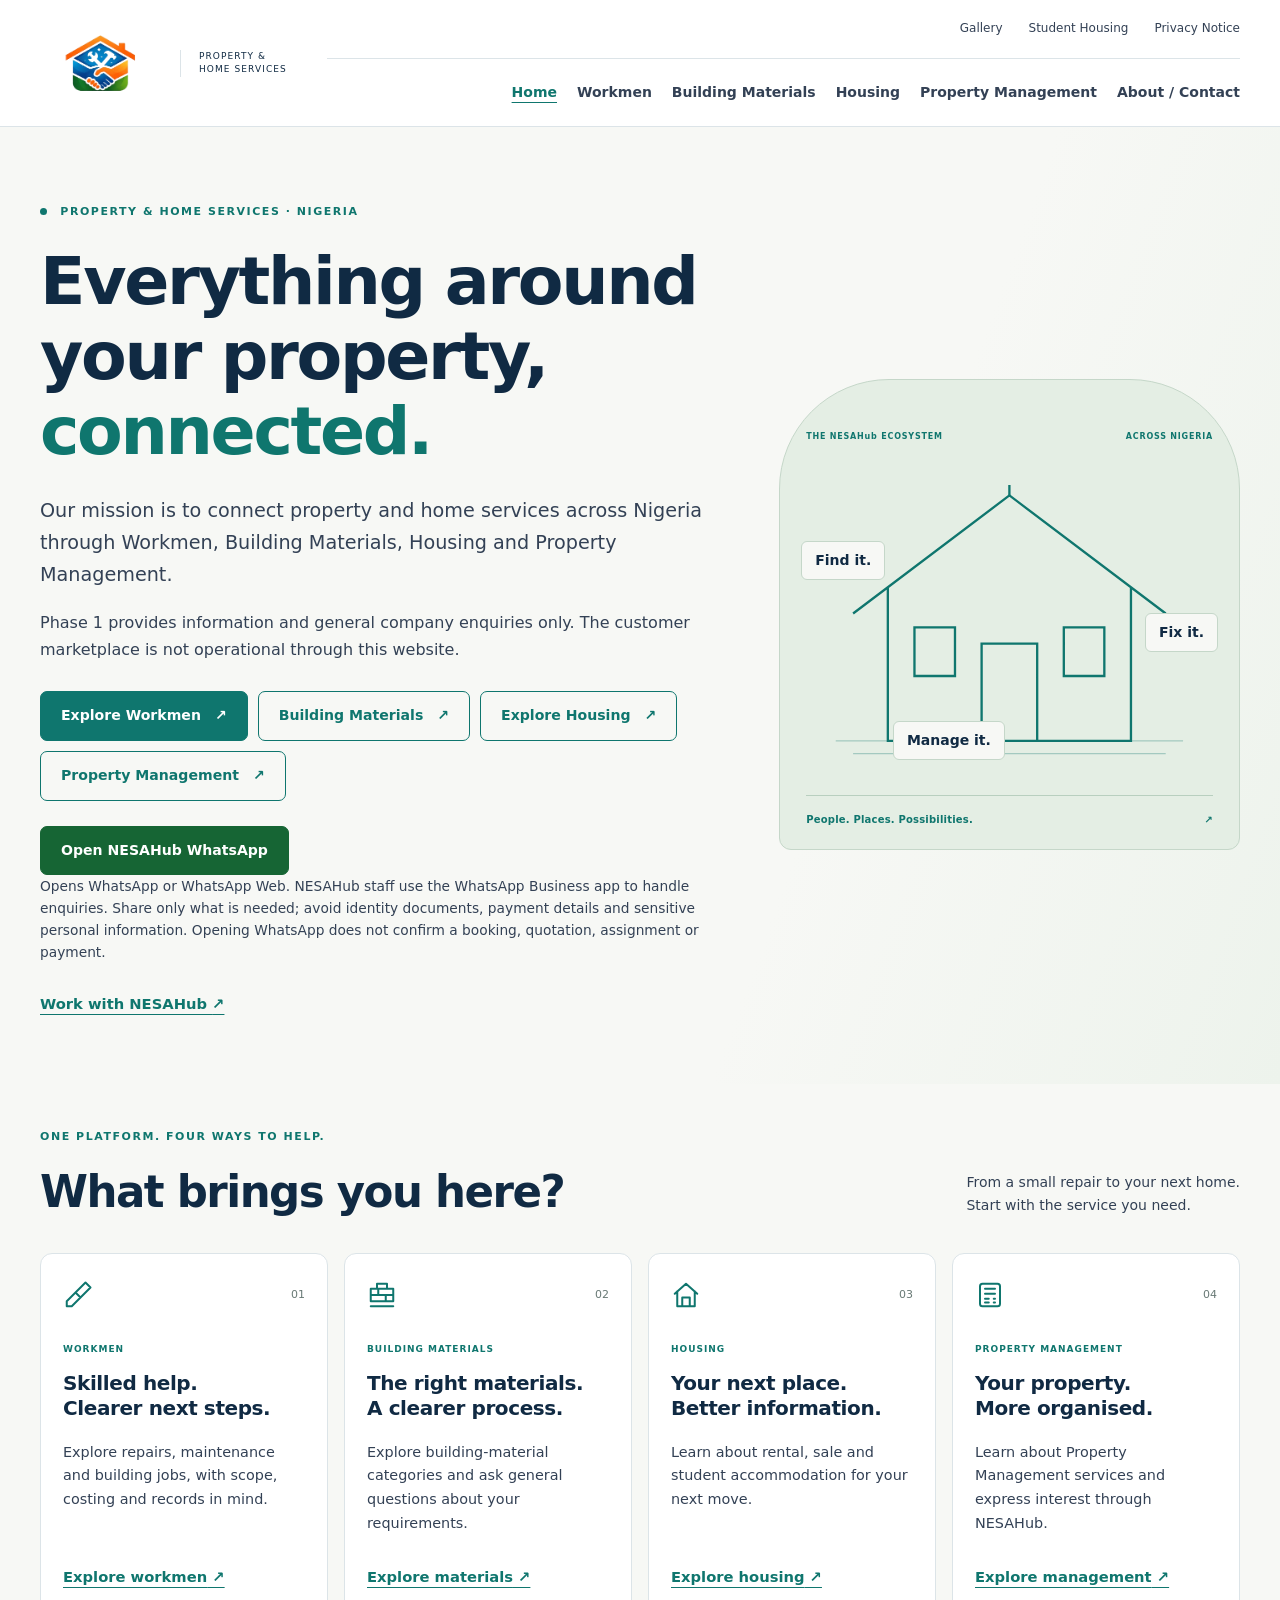
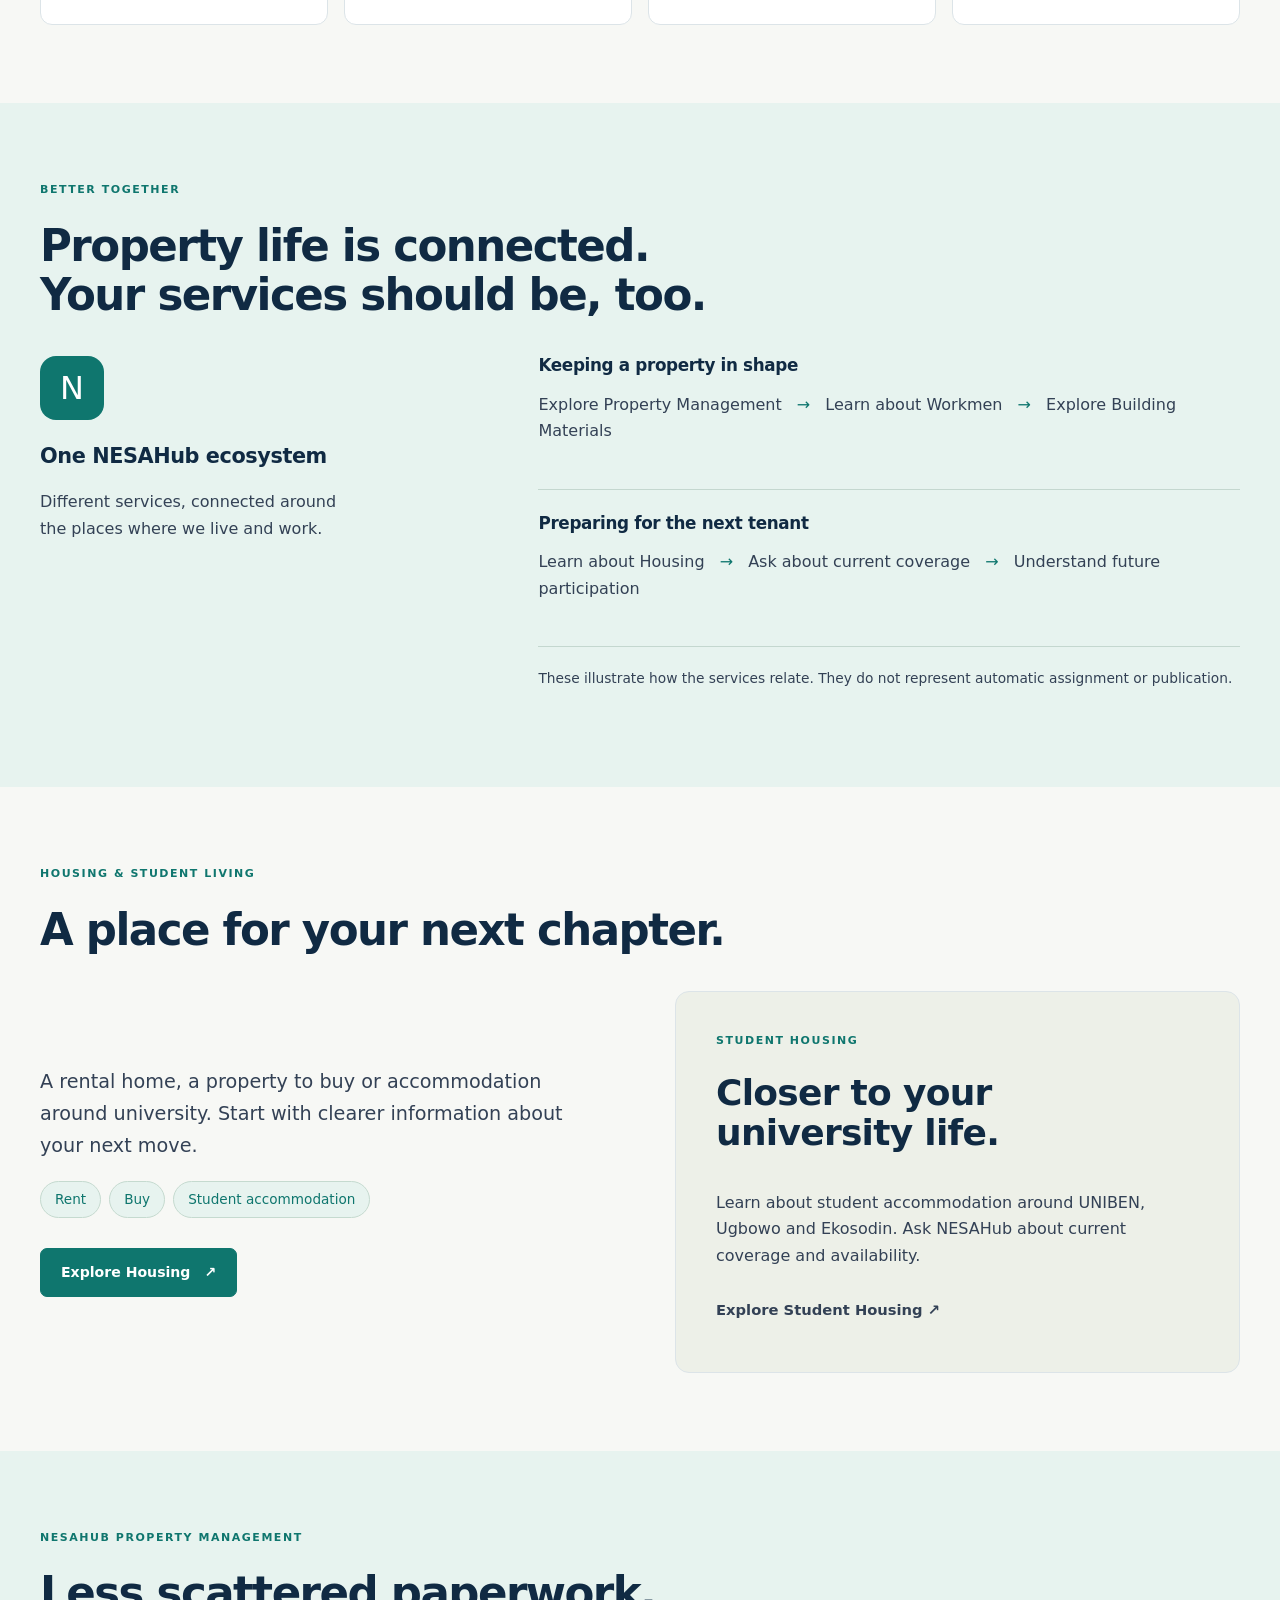
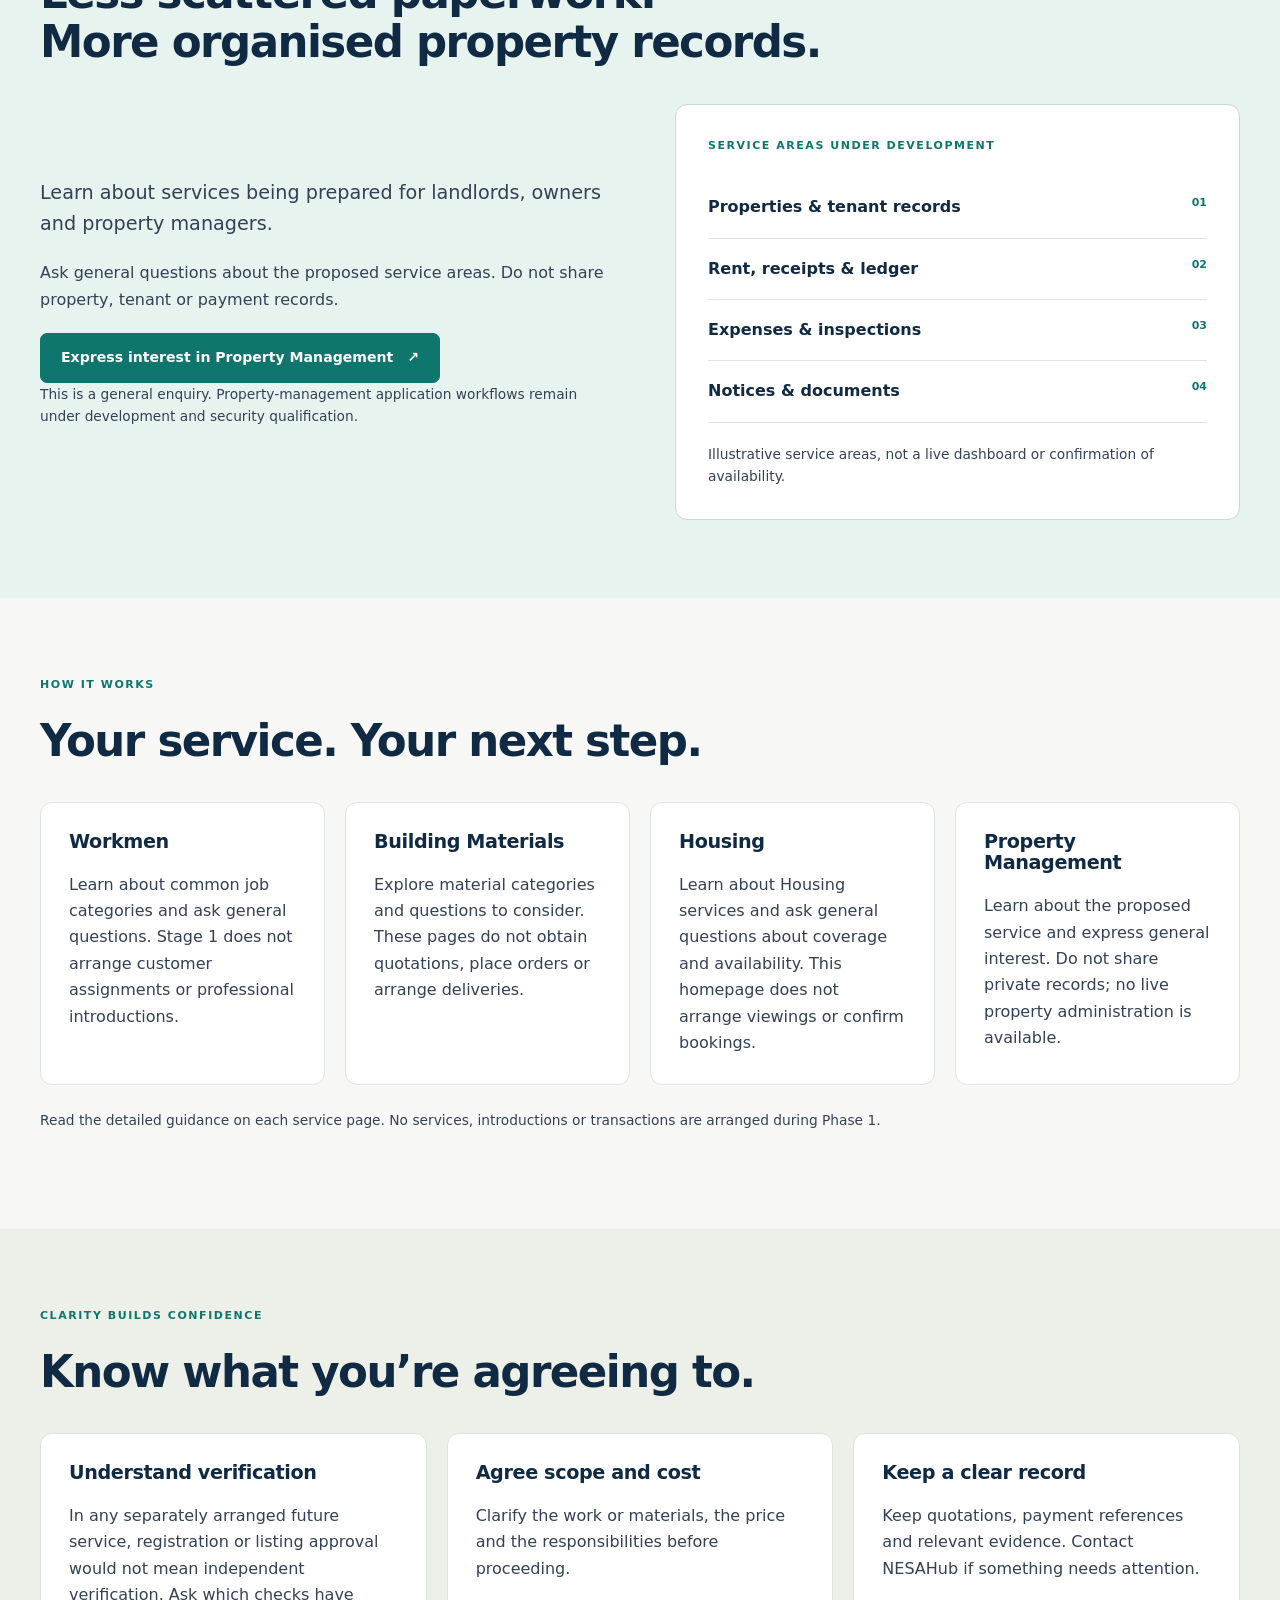
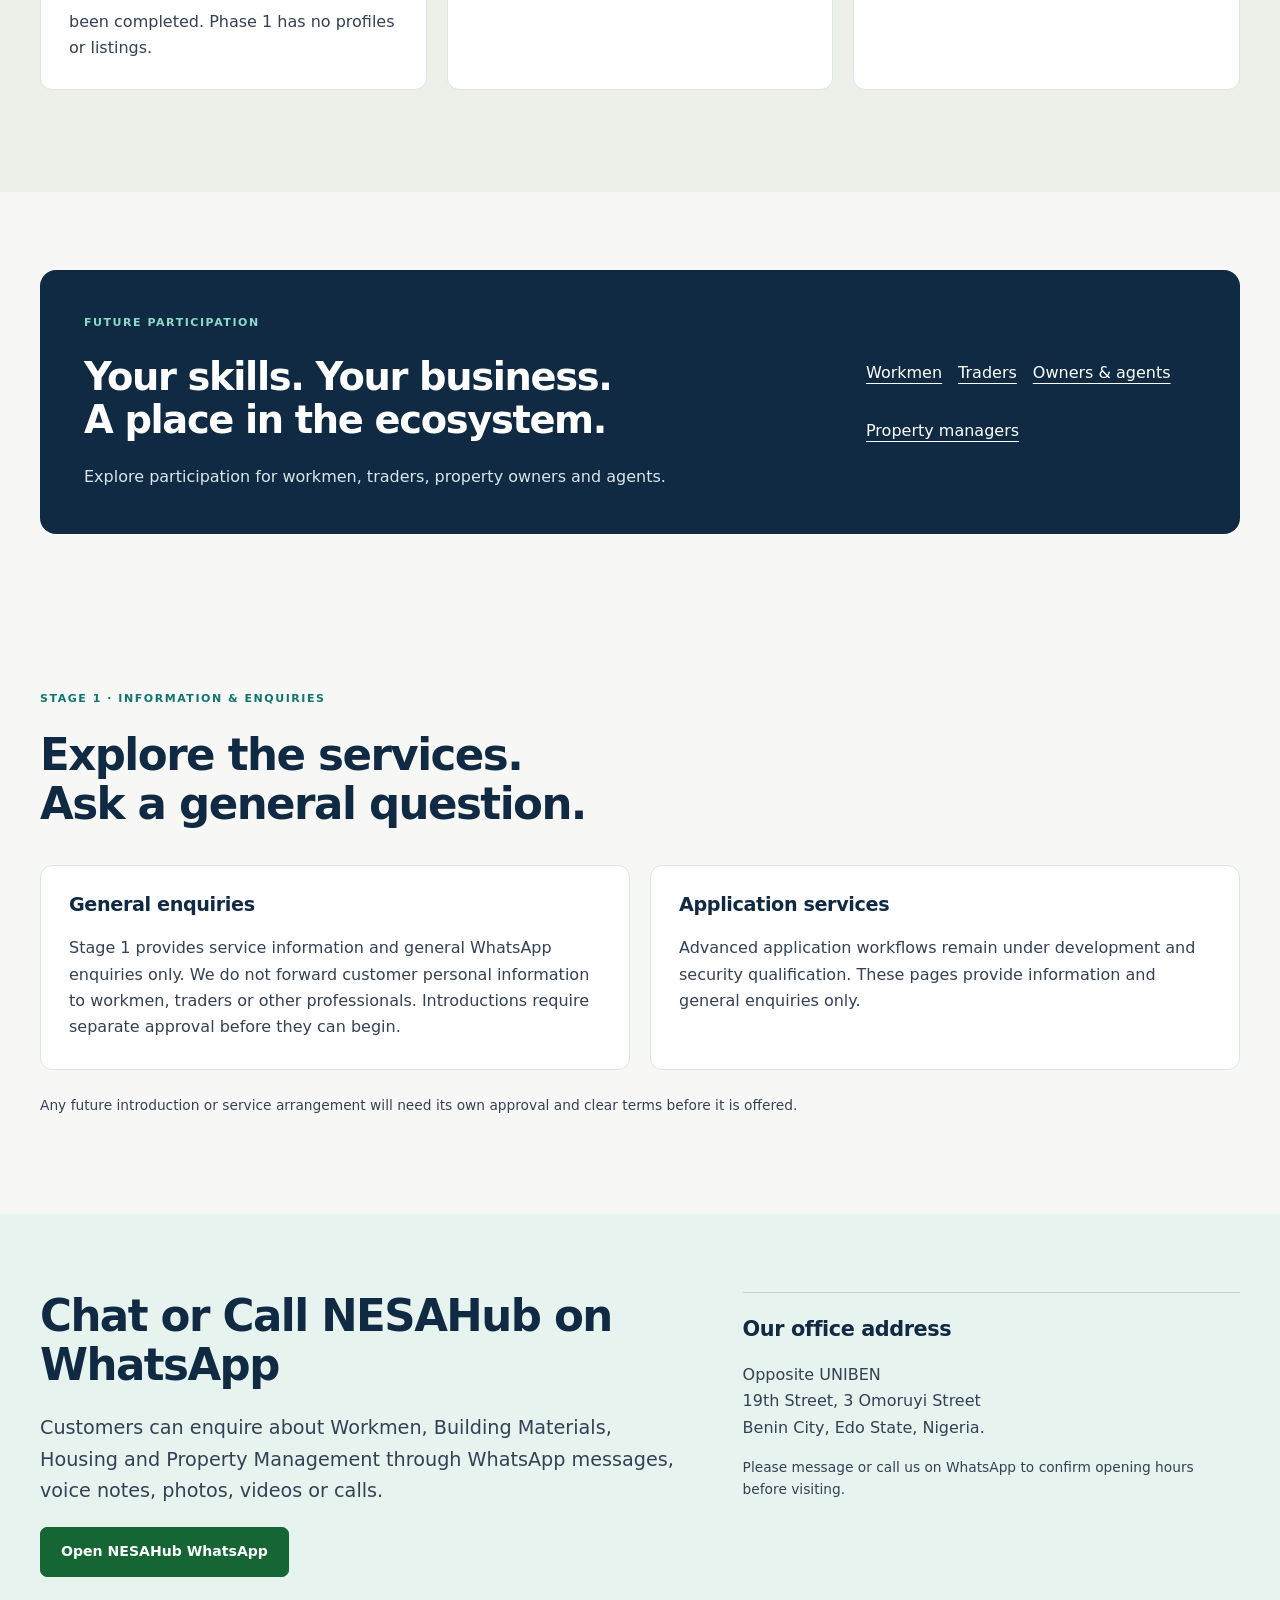
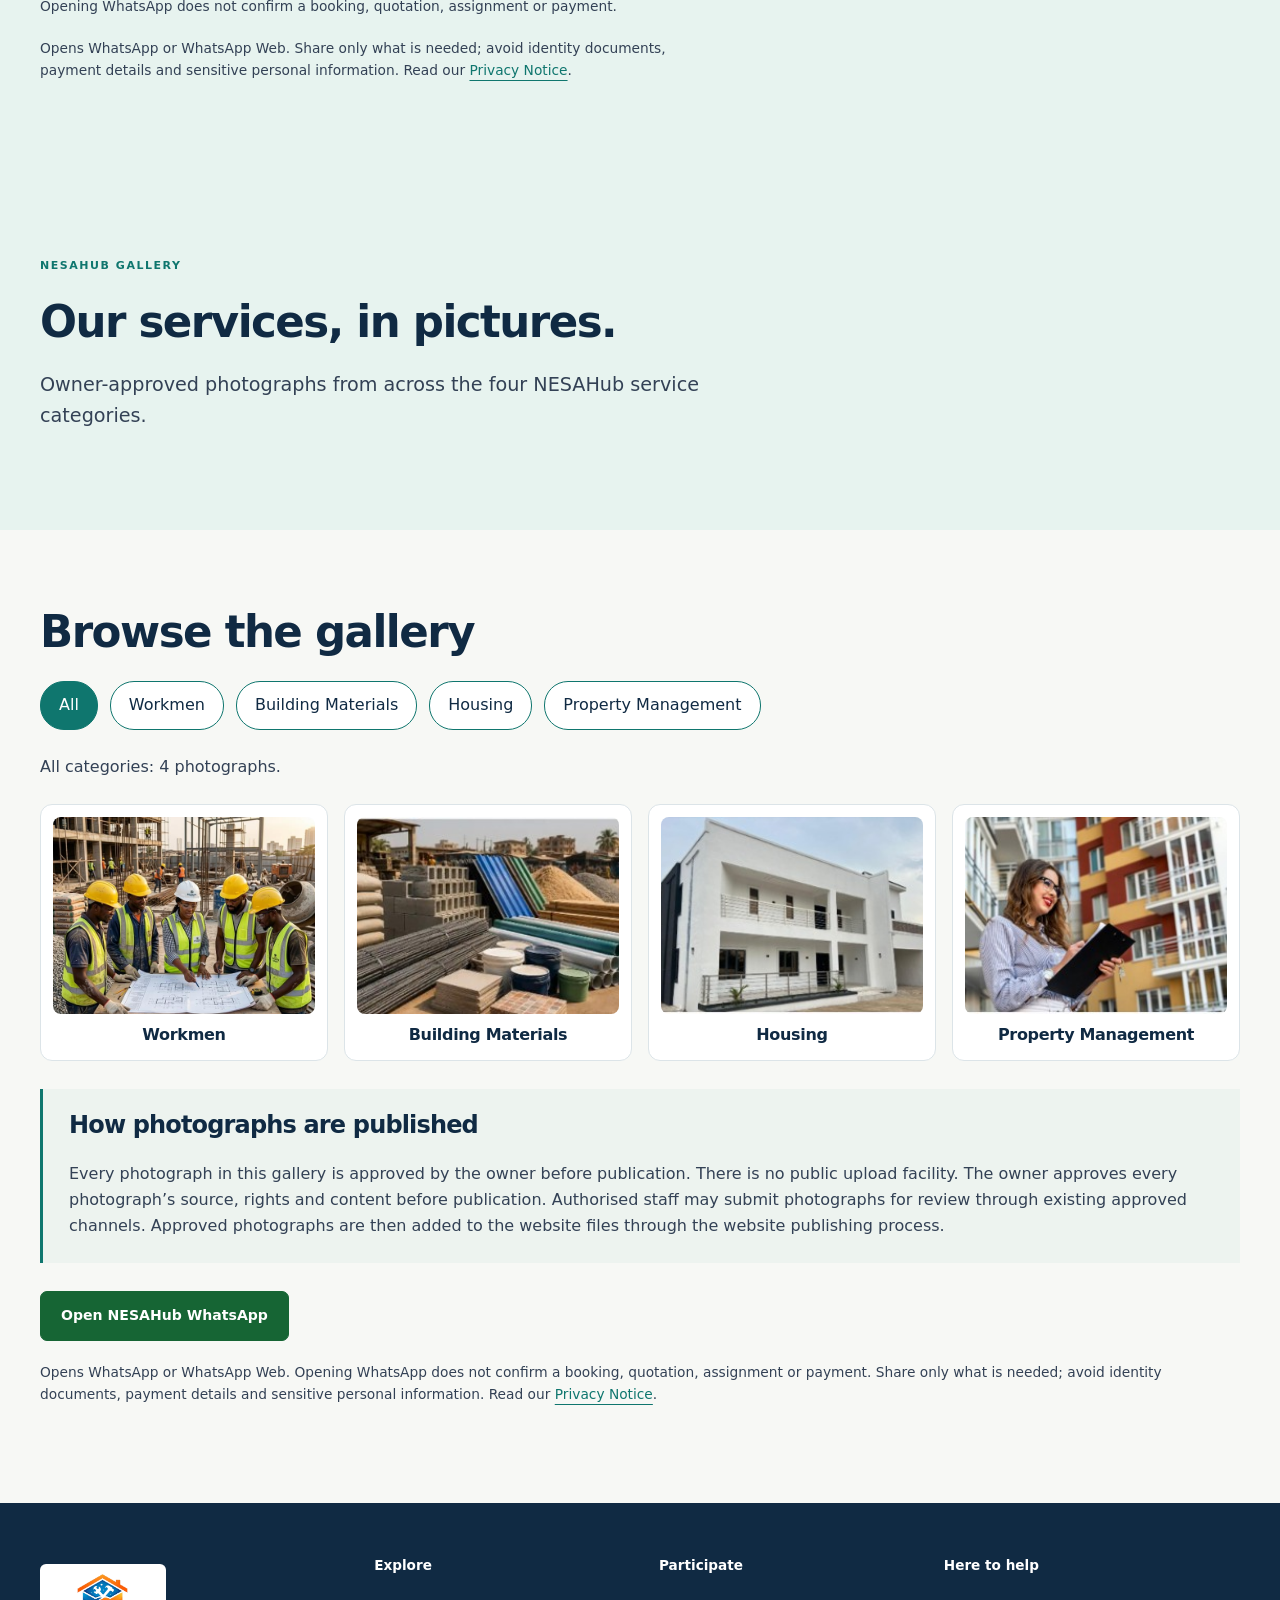
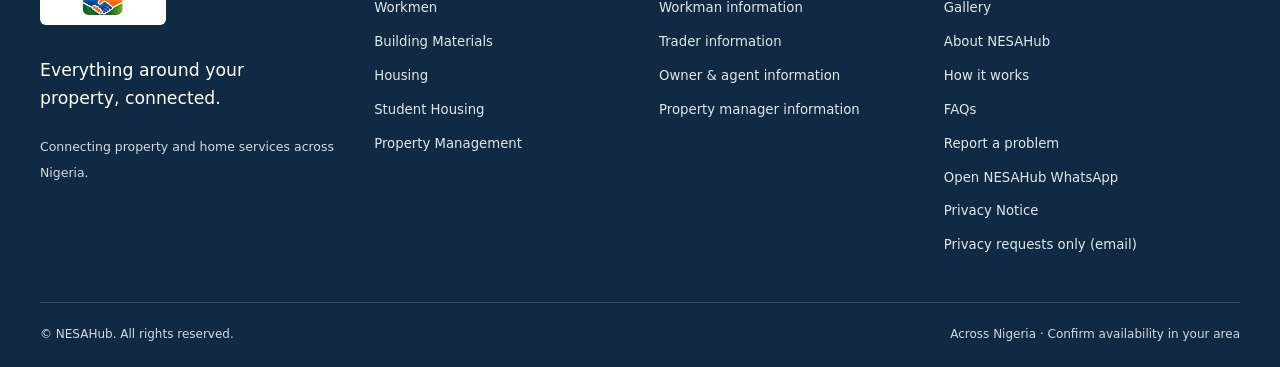
==== commit 5d8b7cce: "Add four-column photo gallery" ====
--- a/index.html
+++ b/index.html
@@ -28,7 +28,7 @@
 <section class="section" id="how"><div class="container"><div class="section-heading"><p class="eyebrow">HOW IT WORKS</p><h2>Your service. Your next step.</h2></div><div class="card-grid "><article class="card"><h3>Workmen</h3><p>Learn about common job categories and ask general questions. Stage 1 does not arrange customer assignments or professional introductions.</p></article><article class="card"><h3>Building Materials</h3><p>Explore material categories and questions to consider. These pages do not obtain quotations, place orders or arrange deliveries.</p></article><article class="card"><h3>Housing</h3><p>Learn about Housing services and ask general questions about coverage and availability. This homepage does not arrange viewings or confirm bookings.</p></article><article class="card"><h3>Property Management</h3><p>Learn about the proposed service and express general interest. Do not share private records; no live property administration is available.</p></article></div><p class="small">Read the detailed guidance on each service page. No services, introductions or transactions are arranged during Phase 1.</p></div></section>
 <section class="section trust-section" id="trust"><div class="container"><div class="section-heading"><p class="eyebrow">CLARITY BUILDS CONFIDENCE</p><h2>Know what you’re agreeing to.</h2></div><div class="card-grid three"><article class="card"><h3>Understand verification</h3><p>In any separately arranged future service, registration or listing approval would not mean independent verification. Ask which checks have been completed. Phase 1 has no profiles or listings.</p></article><article class="card"><h3>Agree scope and cost</h3><p>Clarify the work or materials, the price and the responsibilities before proceeding.</p></article><article class="card"><h3>Keep a clear record</h3><p>Keep quotations, payment references and relevant evidence. Contact NESAHub if something needs attention.</p></article></div></div></section>
 <section class="section" id="participation"><div class="container"><div class="cta-panel"><div><p class="eyebrow">FUTURE PARTICIPATION</p><h2>Your skills. Your business.<br> A place in the ecosystem.</h2><p>Explore participation for workmen, traders, property owners and agents.</p></div><div class="participation-links"><a href="workmen.html#workman-participation">Workmen</a><a href="materials.html#trader-participation">Traders</a><a href="housing.html#owner-participation">Owners &amp; agents</a><a href="property-management.html#manager-participation">Property managers</a></div></div></div></section>
-<section class="section" id="pricing"><div class="container"><div class="section-heading"><p class="eyebrow">STAGE 1 · INFORMATION &amp; ENQUIRIES</p><h2>Explore the services.<br> Ask a general question.</h2></div><div class="card-grid two"><article class="card"><h3>General enquiries</h3><p>Stage 1 provides service information and general WhatsApp enquiries only. We do not forward customer personal information to workmen, traders or other professionals. Introductions require separate approval before they can begin.</p></article><article class="card"><h3>Application services</h3><p>Advanced application workflows remain under development and security qualification. These pages provide information and general enquiries only.</p></article></div><p class="small">Any future introduction or service arrangement will need its own approval and clear terms before it is offered.</p></div></section><section class="section soft-section" id="contact"><div class="container contact-grid"><div class="whatsapp-contact"><h2>Chat or Call NESAHub on WhatsApp</h2><p class="lead">Customers can enquire about Workmen, Building Materials, Housing and Property Management through WhatsApp messages, voice notes, photos, videos or calls.</p><a class="button button-whatsapp" href="https://wa.me/2349153249944">Open NESAHub WhatsApp</a><p class="small">Opening WhatsApp does not confirm a booking, quotation, assignment or payment.</p><p class="small">Opens WhatsApp or WhatsApp Web. Share only what is needed; avoid identity documents, payment details and sensitive personal information. Read our <a href="contact.html#privacy-notice">Privacy Notice</a>.</p></div><div class="address"><h3>Our office address</h3><address>Opposite UNIBEN<br> 19th Street, 3 Omoruyi Street<br> Benin City, Edo State, Nigeria.</address><p class="small">Please message or call us on WhatsApp to confirm opening hours before visiting.</p></div></div></section><div class="gallery-page" id="gallery"><section class="section soft-section"><div class="container"><p class="eyebrow">NESAHub GALLERY</p><h2>Our services, in pictures.</h2><p class="lead">Browse owner-approved illustrations of the four NESAHub service categories. These scenes are not photographs of completed customer work.</p><p class="gallery-disclosure"><strong>Illustrative AI-generated artwork — not a NESAHub customer project or verified listing.</strong></p></div></section><section class="section" aria-labelledby="gallery-heading"><div class="container"><h2 id="gallery-heading">Browse the gallery</h2><div class="gallery-filters" role="group" aria-label="Filter gallery categories" hidden><button type="button" data-gallery-filter="all" aria-pressed="true" aria-controls="gallery-categories">All</button><button type="button" data-gallery-filter="workmen" aria-pressed="false" aria-controls="gallery-categories">Workmen</button><button type="button" data-gallery-filter="materials" aria-pressed="false" aria-controls="gallery-categories">Building Materials</button><button type="button" data-gallery-filter="housing" aria-pressed="false" aria-controls="gallery-categories">Housing</button><button type="button" data-gallery-filter="management" aria-pressed="false" aria-controls="gallery-categories">Property Management</button></div><p id="gallery-status" class="gallery-status" role="status" aria-live="polite" aria-atomic="true">All categories: 4 illustrations.</p><div id="gallery-categories" class="gallery-categories"><section class="gallery-category" data-gallery-category="workmen" aria-labelledby="gallery-workmen"><h3 id="gallery-workmen">Workmen</h3><figure data-gallery-artwork><img src="assets/gallery/nesahub-workmen-ai-illustration.png" width="298" height="244" alt="Illustrative AI-generated scene of a worker repairing plumbing." loading="lazy" decoding="async"><figcaption>Workmen — illustrative AI-generated artwork.</figcaption></figure><p class="small">No genuine customer-project photographs are published in this category.</p></section><section class="gallery-category" data-gallery-category="materials" aria-labelledby="gallery-materials"><h3 id="gallery-materials">Building Materials</h3><figure data-gallery-artwork><img src="assets/gallery/nesahub-building-materials-ai-illustration.png" width="298" height="220" alt="Illustrative AI-generated scene of a trader in a building-materials shop." loading="lazy" decoding="async"><figcaption>Building Materials — illustrative AI-generated artwork.</figcaption></figure><p class="small">No genuine customer-project photographs are published in this category.</p></section><section class="gallery-category" data-gallery-category="housing" aria-labelledby="gallery-housing"><h3 id="gallery-housing">Housing</h3><figure data-gallery-artwork><img src="assets/gallery/nesahub-housing-ai-illustration.png" width="299" height="223" alt="Illustrative AI-generated scene of people outside an accommodation building." loading="lazy" decoding="async"><figcaption>Housing — illustrative AI-generated artwork.</figcaption></figure><p class="small">No genuine customer-project photographs are published in this category.</p></section><section class="gallery-category" data-gallery-category="management" aria-labelledby="gallery-management"><h3 id="gallery-management">Property Management</h3><figure data-gallery-artwork><img src="assets/gallery/nesahub-property-management-ai-illustration.png" width="293" height="211" alt="Illustrative AI-generated scene of a person using a property-management interface." loading="lazy" decoding="async"><figcaption>Property Management — illustrative AI-generated artwork.</figcaption></figure><p class="small">No genuine customer-project photographs are published in this category.</p></section></div><aside class="notice" aria-labelledby="publication-heading"><h2 id="publication-heading">How photographs are published</h2><p>Visitors can browse these illustrations. Genuine project photographs will appear only after owner approval. There is no public upload facility. The owner approves every photograph’s source, rights and content before publication. Authorised staff may submit photographs for review through existing approved channels. Approved photographs are then added to the website files through the website publishing process.</p></aside><a class="button button-whatsapp" href="https://wa.me/2349153249944">Open NESAHub WhatsApp</a><p class="small">Opens WhatsApp or WhatsApp Web. Opening WhatsApp does not confirm a booking, quotation, assignment or payment. Share only what is needed; avoid identity documents, payment details and sensitive personal information. Read our <a href="contact.html#privacy-notice">Privacy Notice</a>.</p></div></section></div></main>
+<section class="section" id="pricing"><div class="container"><div class="section-heading"><p class="eyebrow">STAGE 1 · INFORMATION &amp; ENQUIRIES</p><h2>Explore the services.<br> Ask a general question.</h2></div><div class="card-grid two"><article class="card"><h3>General enquiries</h3><p>Stage 1 provides service information and general WhatsApp enquiries only. We do not forward customer personal information to workmen, traders or other professionals. Introductions require separate approval before they can begin.</p></article><article class="card"><h3>Application services</h3><p>Advanced application workflows remain under development and security qualification. These pages provide information and general enquiries only.</p></article></div><p class="small">Any future introduction or service arrangement will need its own approval and clear terms before it is offered.</p></div></section><section class="section soft-section" id="contact"><div class="container contact-grid"><div class="whatsapp-contact"><h2>Chat or Call NESAHub on WhatsApp</h2><p class="lead">Customers can enquire about Workmen, Building Materials, Housing and Property Management through WhatsApp messages, voice notes, photos, videos or calls.</p><a class="button button-whatsapp" href="https://wa.me/2349153249944">Open NESAHub WhatsApp</a><p class="small">Opening WhatsApp does not confirm a booking, quotation, assignment or payment.</p><p class="small">Opens WhatsApp or WhatsApp Web. Share only what is needed; avoid identity documents, payment details and sensitive personal information. Read our <a href="contact.html#privacy-notice">Privacy Notice</a>.</p></div><div class="address"><h3>Our office address</h3><address>Opposite UNIBEN<br> 19th Street, 3 Omoruyi Street<br> Benin City, Edo State, Nigeria.</address><p class="small">Please message or call us on WhatsApp to confirm opening hours before visiting.</p></div></div></section><div class="gallery-page" id="gallery"><section class="section soft-section"><div class="container"><p class="eyebrow">NESAHub GALLERY</p><h2>Our services, in pictures.</h2><p class="lead">Owner-approved photographs from across the four NESAHub service categories.</p></div></section><section class="section" aria-labelledby="gallery-heading"><div class="container"><h2 id="gallery-heading">Browse the gallery</h2><div class="gallery-filters" role="group" aria-label="Filter gallery categories" hidden><button type="button" data-gallery-filter="all" aria-pressed="true" aria-controls="gallery-categories">All</button><button type="button" data-gallery-filter="workmen" aria-pressed="false" aria-controls="gallery-categories">Workmen</button><button type="button" data-gallery-filter="materials" aria-pressed="false" aria-controls="gallery-categories">Building Materials</button><button type="button" data-gallery-filter="housing" aria-pressed="false" aria-controls="gallery-categories">Housing</button><button type="button" data-gallery-filter="management" aria-pressed="false" aria-controls="gallery-categories">Property Management</button></div><p id="gallery-status" class="gallery-status" role="status" aria-live="polite" aria-atomic="true">All categories: 4 photographs.</p><div id="gallery-categories" class="gallery-categories"><section class="gallery-category" data-gallery-category="workmen" aria-labelledby="gallery-workmen"><h3 id="gallery-workmen">Workmen</h3><figure data-gallery-artwork><img src="assets/gallery/nesahub-workmen.jpg" width="800" height="600" alt="A team of workmen in hard hats and safety vests reviewing building plans on a construction site." loading="lazy" decoding="async"><figcaption>Workmen</figcaption></figure></section><section class="gallery-category" data-gallery-category="materials" aria-labelledby="gallery-materials"><h3 id="gallery-materials">Building Materials</h3><figure data-gallery-artwork><img src="assets/gallery/nesahub-materials.jpg" width="800" height="600" alt="Building materials at a supply yard: cement bags, concrete blocks, iron rods, roofing sheets, pipes, tiles and sand." loading="lazy" decoding="async"><figcaption>Building Materials</figcaption></figure></section><section class="gallery-category" data-gallery-category="housing" aria-labelledby="gallery-housing"><h3 id="gallery-housing">Housing</h3><figure data-gallery-artwork><img src="assets/gallery/nesahub-housing.jpg" width="800" height="600" alt="A modern two-storey white residential building with balconies." loading="lazy" decoding="async"><figcaption>Housing</figcaption></figure></section><section class="gallery-category" data-gallery-category="management" aria-labelledby="gallery-management"><h3 id="gallery-management">Property Management</h3><figure data-gallery-artwork><img src="assets/gallery/nesahub-property.jpg" width="800" height="600" alt="A property manager with a clipboard outside residential apartment buildings." loading="lazy" decoding="async"><figcaption>Property Management</figcaption></figure></section></div><aside class="notice" aria-labelledby="publication-heading"><h2 id="publication-heading">How photographs are published</h2><p>Every photograph in this gallery is approved by the owner before publication. There is no public upload facility. The owner approves every photograph’s source, rights and content before publication. Authorised staff may submit photographs for review through existing approved channels. Approved photographs are then added to the website files through the website publishing process.</p></aside><a class="button button-whatsapp" href="https://wa.me/2349153249944">Open NESAHub WhatsApp</a><p class="small">Opens WhatsApp or WhatsApp Web. Opening WhatsApp does not confirm a booking, quotation, assignment or payment. Share only what is needed; avoid identity documents, payment details and sensitive personal information. Read our <a href="contact.html#privacy-notice">Privacy Notice</a>.</p></div></section></div></main>
 <footer class="site-footer"><div class="container footer-grid"><div class="footer-brand"><a href="index.html"><img src="nesahub-logo.png" alt="NESAHub home" width="144" height="64" loading="lazy"></a><p>Everything around your<br> property, connected.</p><span>Connecting property and home services across Nigeria.</span></div>
 <div><h2>Explore</h2><a href="workmen.html">Workmen</a><a href="materials.html">Building Materials</a><a href="housing.html">Housing</a><a href="housing.html#student-housing">Student Housing</a><a href="property-management.html">Property Management</a></div>
 <div><h2>Participate</h2><a href="workmen.html#workman-participation">Workman information</a><a href="materials.html#trader-participation">Trader information</a><a href="housing.html#owner-participation">Owner &amp; agent information</a><a href="property-management.html#manager-participation">Property manager information</a></div>
--- a/assets/gallery.css
+++ b/assets/gallery.css
@@ -1,3 +1,13 @@
 .gallery-page .gallery-filters[hidden],.gallery-page .gallery-category[hidden]{display:none}.gallery-page .gallery-filters{display:flex;flex-wrap:wrap;gap:12px;margin:24px 0}.gallery-page .gallery-filters button{font:inherit;min-height:48px;max-width:100%;padding:10px 18px;border:1px solid #0f766e;border-radius:24px;background:#fff;color:#102a43;white-space:normal;overflow-wrap:anywhere}.gallery-page .gallery-filters button[aria-pressed="true"]{background:#0f766e;color:#fff}.gallery-page .gallery-status{margin-block:24px}.gallery-page .gallery-categories{display:grid;grid-template-columns:repeat(2,minmax(0,1fr));gap:20px}.gallery-page .gallery-category{min-width:0;padding:28px;border:1px solid #dce4e8;border-radius:12px;background:#fff;overflow-wrap:anywhere}.gallery-page .gallery-category p:last-child{margin-bottom:0}.gallery-page .notice h2{font-size:1.5rem}.gallery-page .small{margin-top:20px;overflow-wrap:anywhere}@media(max-width:600px){.gallery-page .gallery-categories{grid-template-columns:1fr}.gallery-page .gallery-category{padding:23px}}
 
 .gallery-page .gallery-disclosure{max-width:750px;margin-top:24px}.gallery-page figure{margin:0}.gallery-page figure img{display:block;max-width:100%;height:auto;margin-inline:auto}.gallery-page figcaption{margin-top:16px;font-size:.9rem}.gallery-page .gallery-category>.small{margin-top:20px}
+
+/* Four-column photo gallery: 4 across on desktop, 2 on tablets, 1 on phones */
+.gallery-page .gallery-categories{grid-template-columns:repeat(4,minmax(0,1fr));gap:16px}
+.gallery-page .gallery-category{padding:12px 12px 16px;display:flex;flex-direction:column}
+.gallery-page .gallery-category h3{order:2;margin:12px 0 0;font-size:1rem;text-align:center}
+.gallery-page .gallery-category figure{order:1}
+.gallery-page figure img{width:100%;aspect-ratio:4/3;object-fit:cover;border-radius:8px}
+.gallery-page figcaption{position:absolute;width:1px;height:1px;overflow:hidden;clip:rect(0 0 0 0);white-space:nowrap}
+@media(max-width:1024px){.gallery-page .gallery-categories{grid-template-columns:repeat(2,minmax(0,1fr))}}
+@media(max-width:600px){.gallery-page .gallery-categories{grid-template-columns:1fr}.gallery-page .gallery-category{padding:12px 12px 16px}}
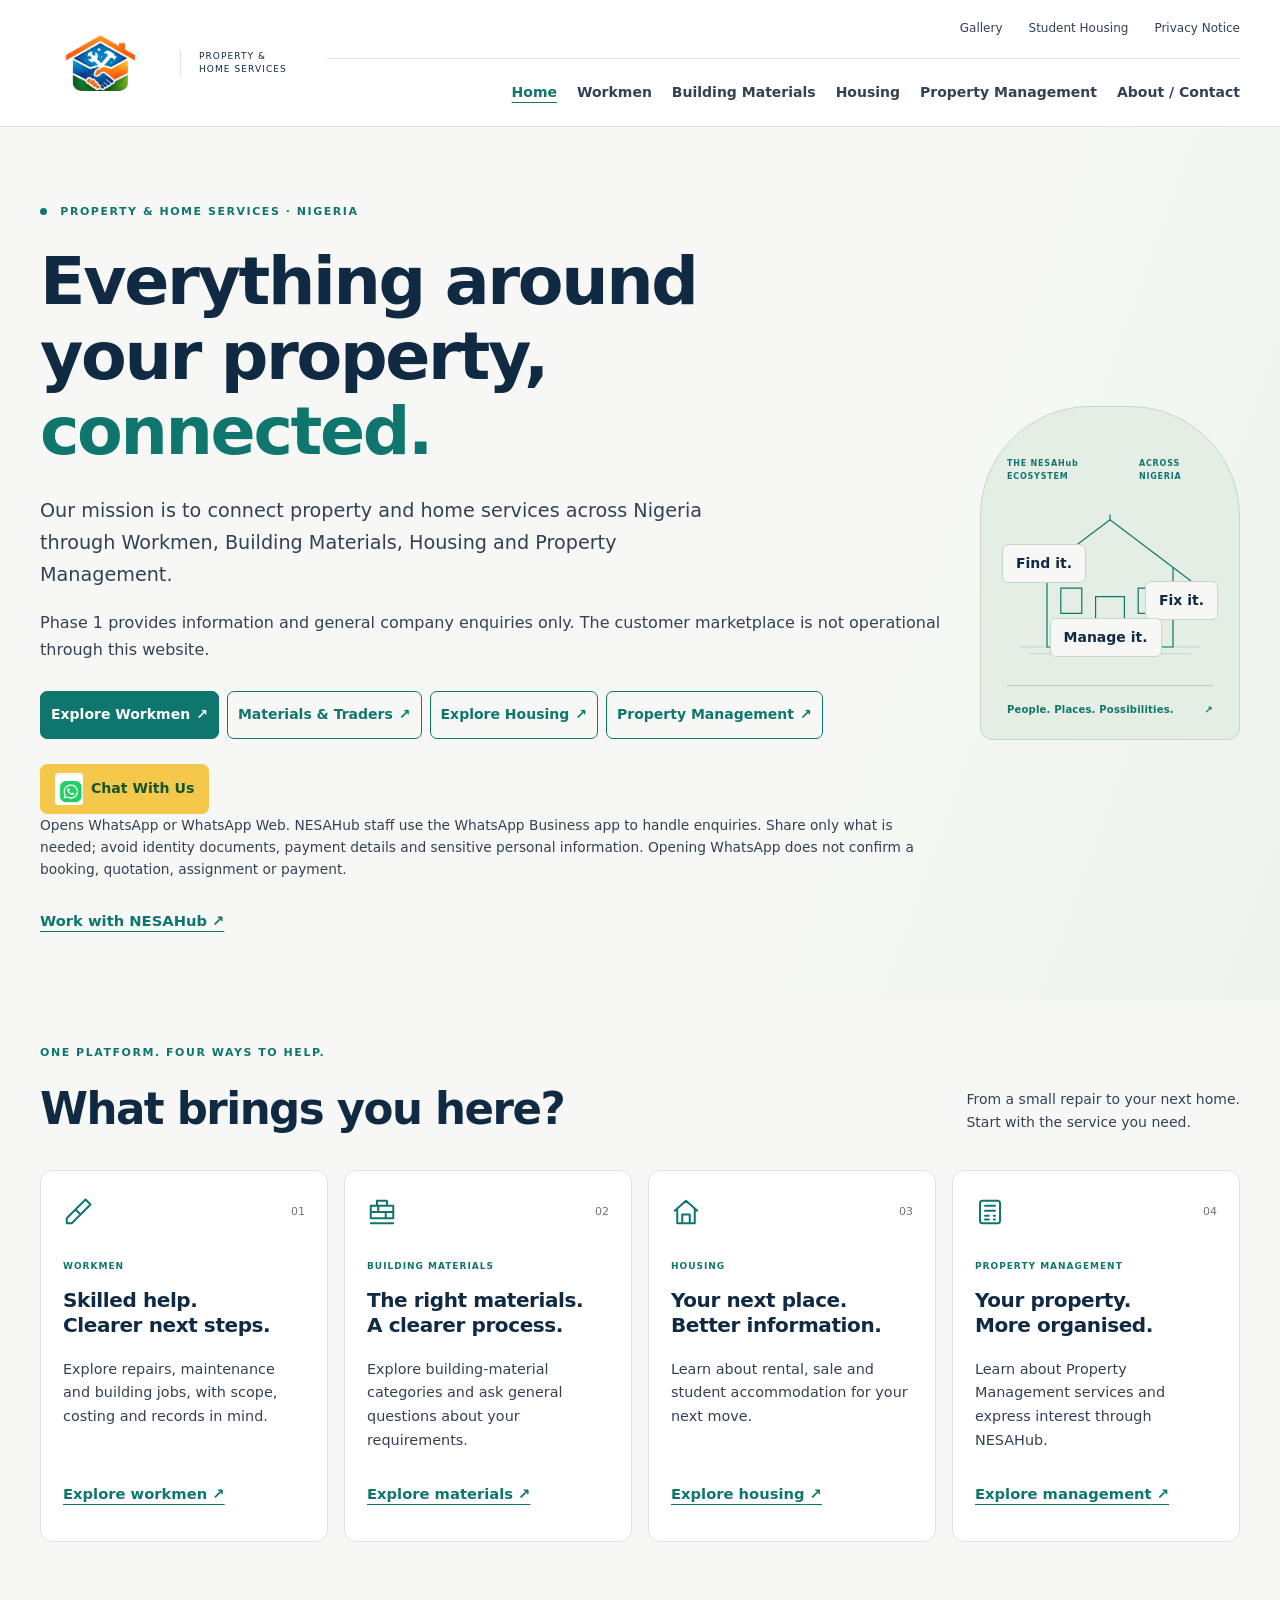
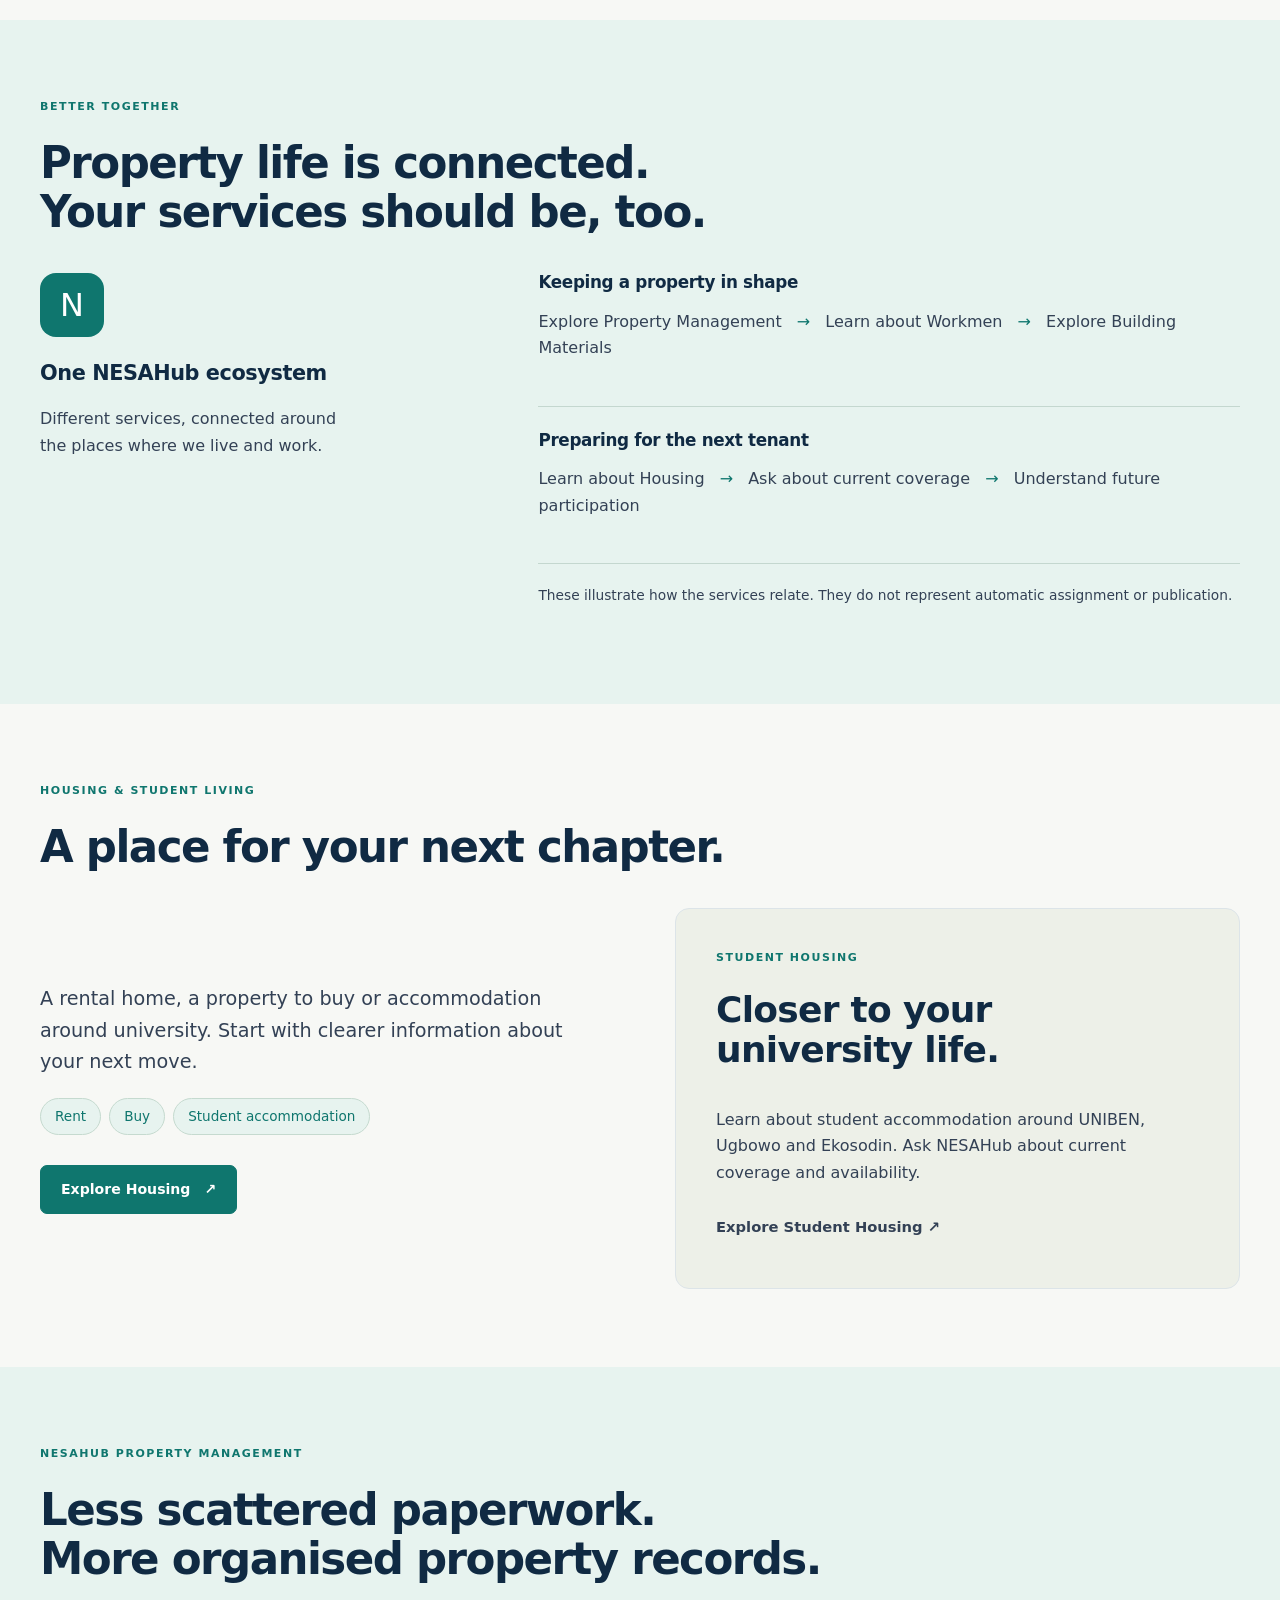
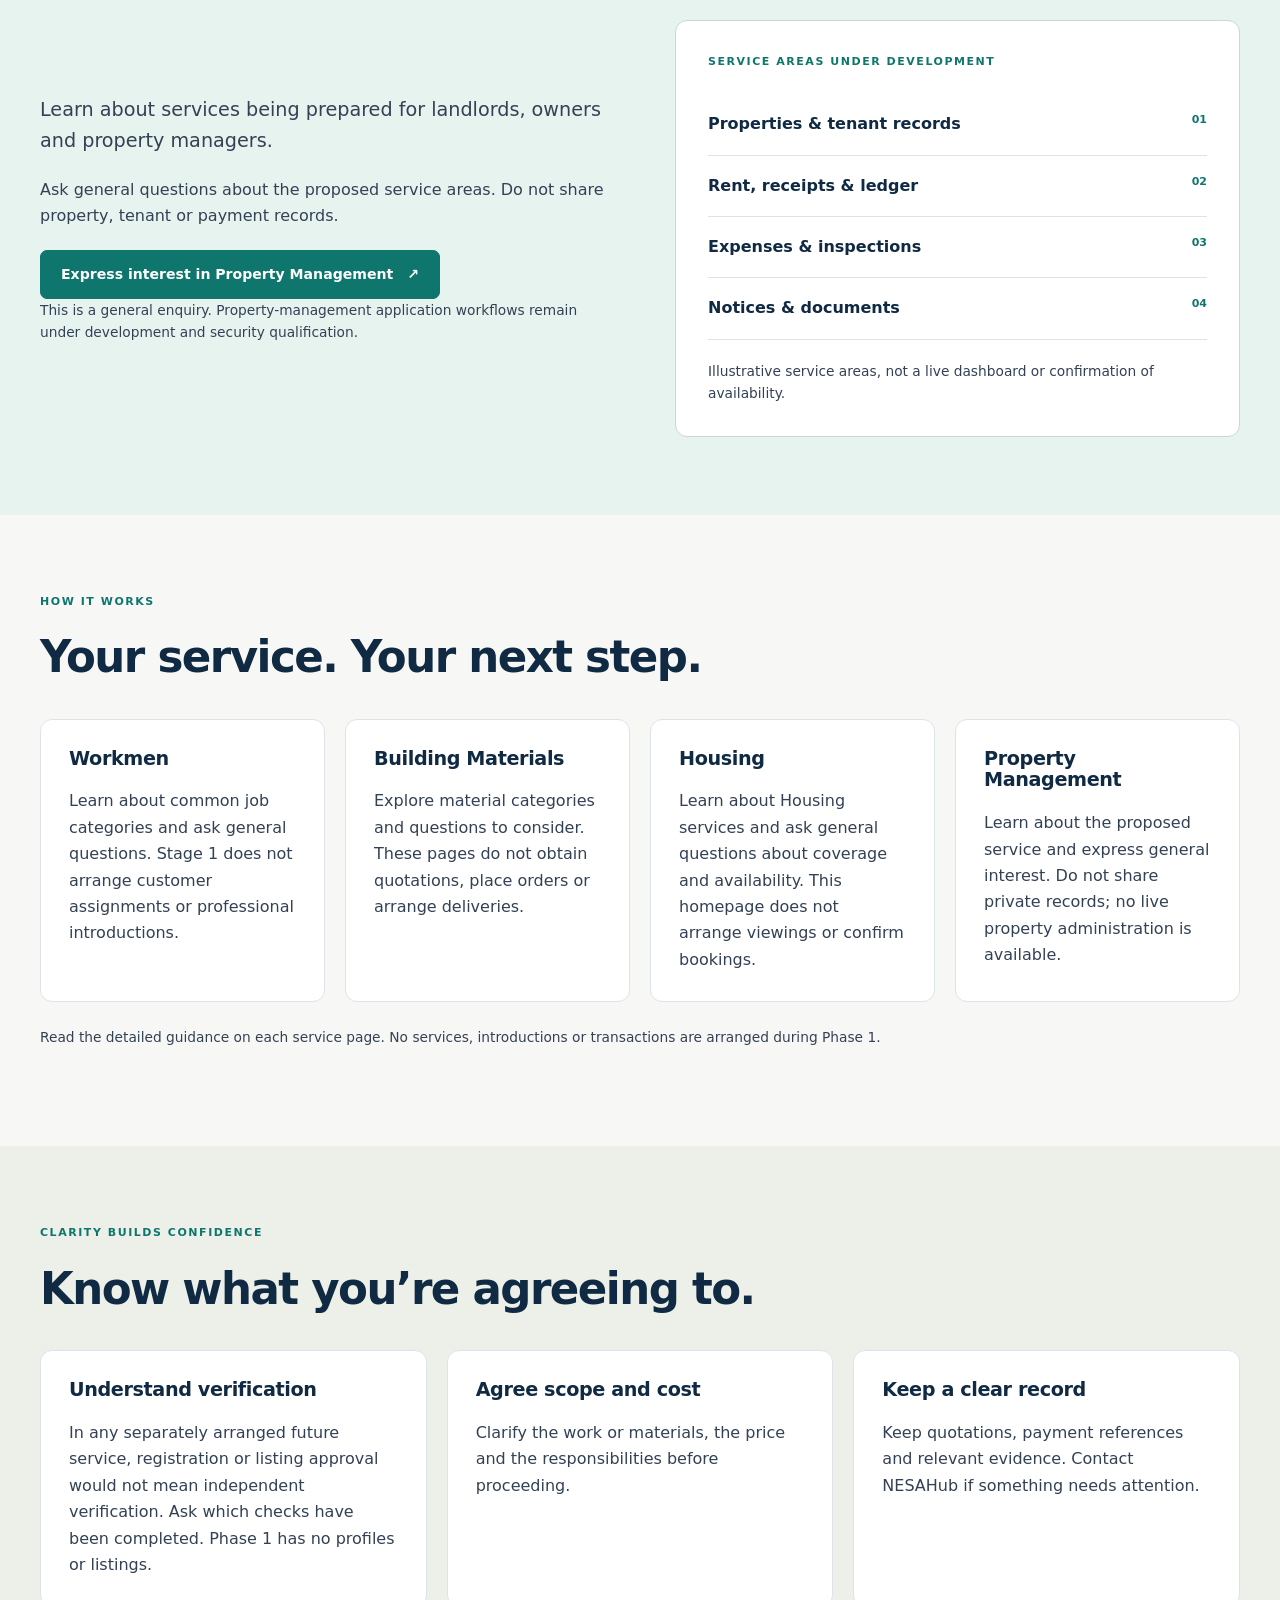
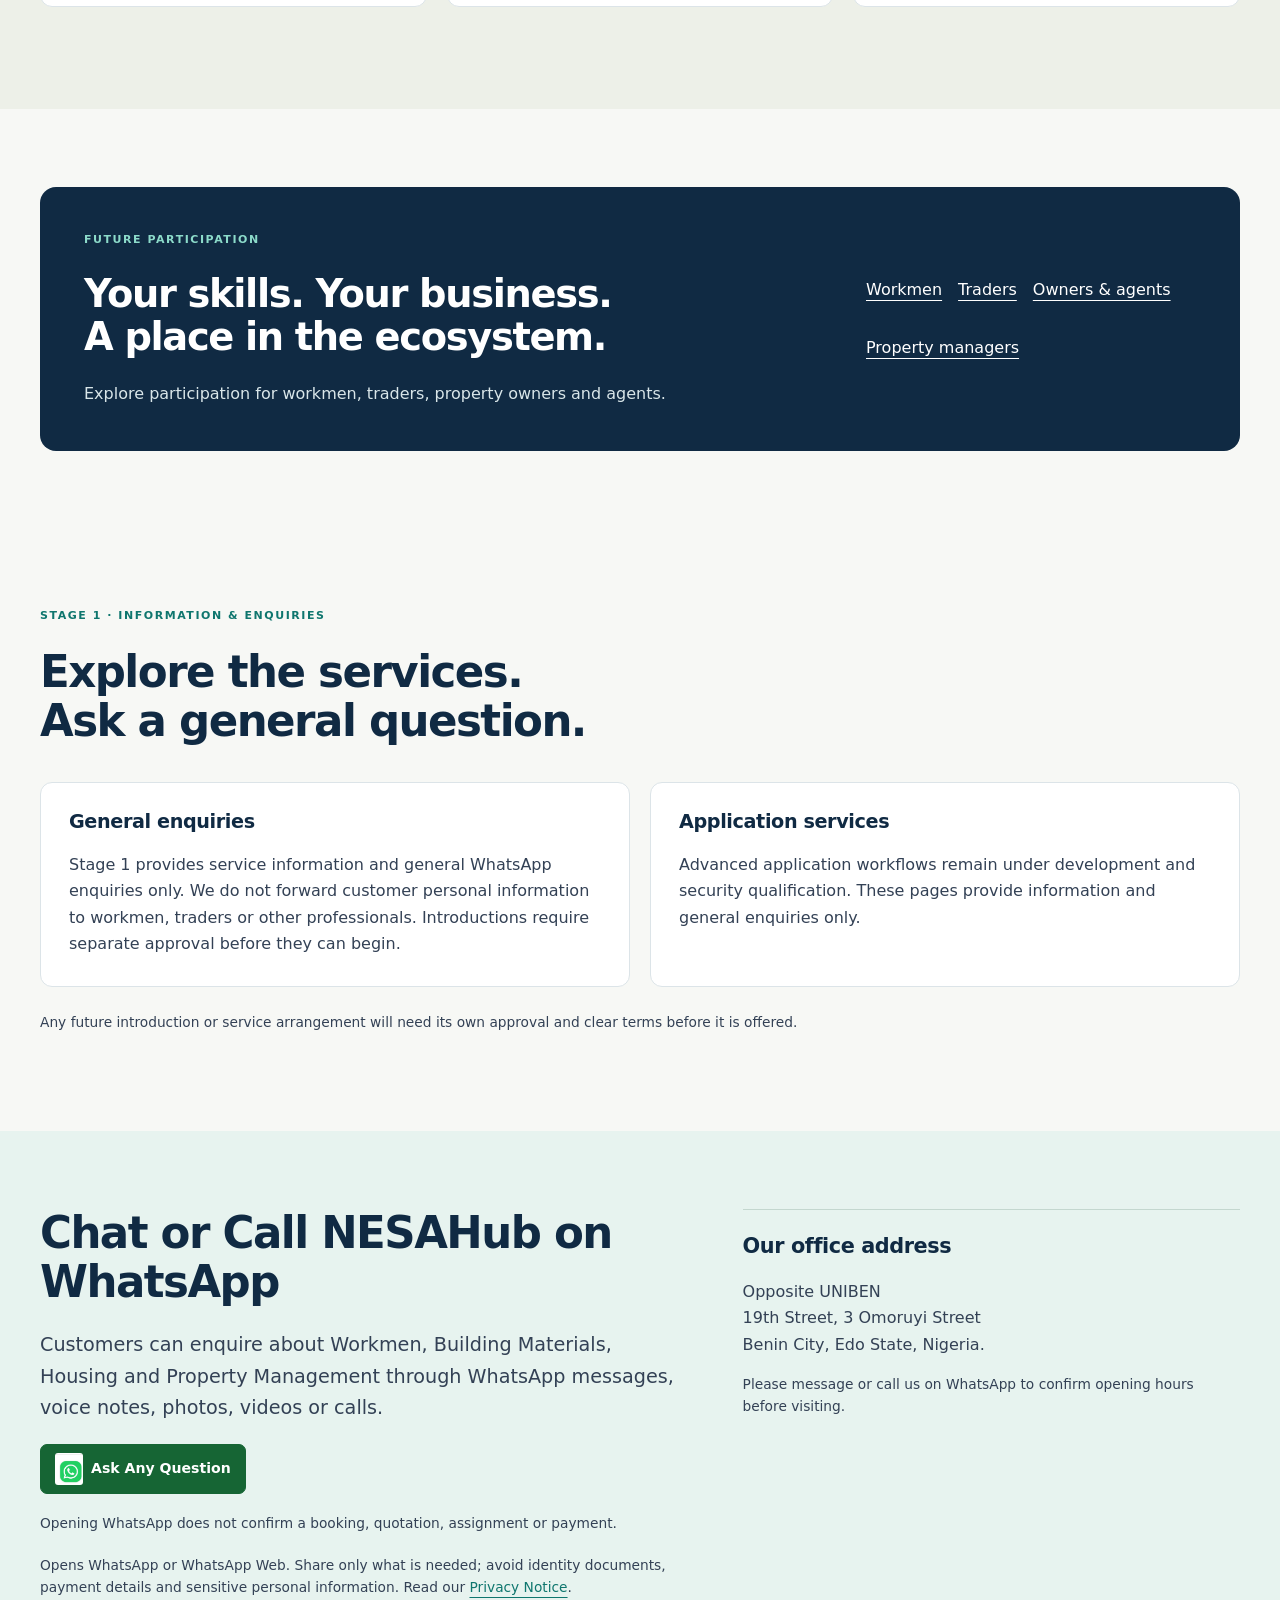
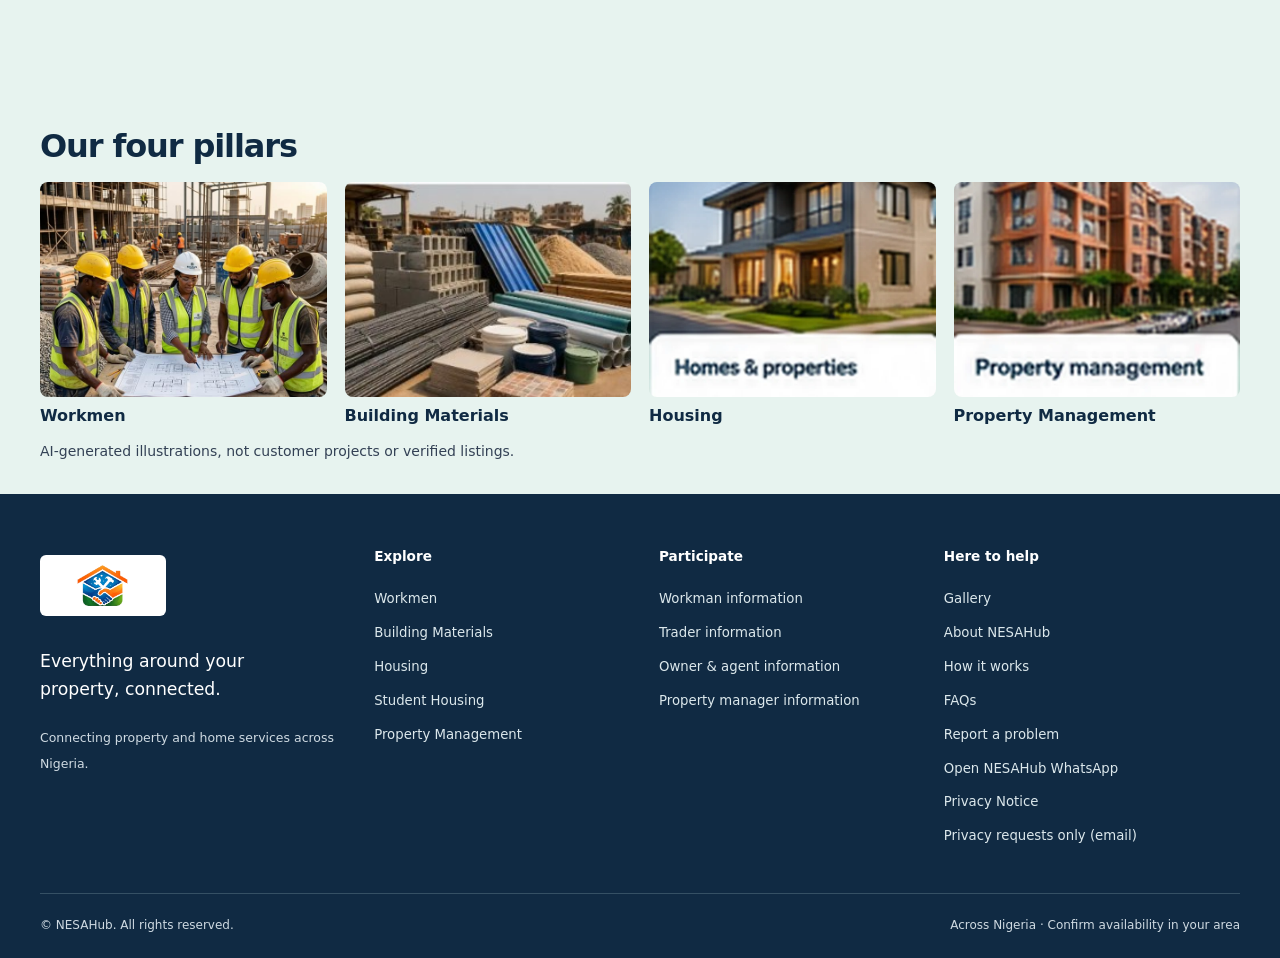
==== commit 6492aac4: "Preserve approved six-page homepage changes; keep publication blocked" ====
--- a/index.html
+++ b/index.html
@@ -14,7 +14,6 @@
 <link rel="stylesheet" href="assets/site.css">
 <script src="assets/site.js" defer></script>
 <link rel="stylesheet" href="assets/gallery.css">
-<script src="assets/gallery.js" defer></script>
 </head>
 <body id="top">
 <a class="skip-link" href="#main">Skip to content</a>
@@ -22,13 +21,13 @@
 <a class="brand" href="index.html" aria-label="NESAHub home"><img src="nesahub-logo.png" alt="NESAHub" width="144" height="64"><span class="brand-note">PROPERTY &amp;<br> HOME SERVICES</span></a>
 <button class="menu-toggle" type="button" aria-expanded="false" aria-controls="site-navigation" hidden>Menu <span aria-hidden="true">☰</span></button>
 <nav id="site-navigation" aria-label="Main navigation"><div class="utility-links"><a href="index.html#gallery">Gallery</a><a href="housing.html#student-housing">Student Housing</a><a href="contact.html#privacy-notice">Privacy Notice</a></div><div class="service-links"><a href="index.html" aria-current="page">Home</a><a href="workmen.html">Workmen</a><a href="materials.html">Building Materials</a><a href="housing.html">Housing</a><a href="property-management.html">Property Management</a><a href="contact.html">About / Contact</a></div></nav></div></header>
-<main id="main" tabindex="-1"><section class="home-hero"><div class="container hero-grid"><div><p class="eyebrow"><span class="location-dot" aria-hidden="true"></span> PROPERTY &amp; HOME SERVICES · NIGERIA</p><h1>Everything around<br> your property,<br> <em>connected.</em></h1><p class="lead">Our mission is to connect property and home services across Nigeria through Workmen, Building Materials, Housing and Property Management.</p><p>Phase 1 provides information and general company enquiries only. The customer marketplace is not operational through this website.</p><div class="hero-actions"><a class="button" href="workmen.html">Explore Workmen<span aria-hidden="true"> ↗</span></a><a class="button button-outline" href="materials.html">Building Materials<span aria-hidden="true"> ↗</span></a><a class="button button-outline" href="housing.html">Explore Housing<span aria-hidden="true"> ↗</span></a><a class="button button-outline" href="property-management.html">Property Management<span aria-hidden="true"> ↗</span></a></div><div class="inline-actions"><a class="button button-whatsapp" href="https://wa.me/2349153249944">Open NESAHub WhatsApp</a></div><p class="small">Opens WhatsApp or WhatsApp Web. NESAHub staff use the WhatsApp Business app to handle enquiries. Share only what is needed; avoid identity documents, payment details and sensitive personal information. Opening WhatsApp does not confirm a booking, quotation, assignment or payment.</p><a class="text-link" href="index.html#participation">Work with NESAHub <span aria-hidden="true">↗</span></a></div><div class="hero-art" aria-hidden="true"><div class="art-top"><span>THE NESAHub ECOSYSTEM</span><span>ACROSS NIGERIA</span></div><div class="house-art"><svg viewBox="0 0 360 270" fill="none"><path d="M45 130 180 28l135 102M75 108v132h210V108" stroke="currentColor" stroke-width="2"/><path d="M156 240v-84h48v84M98 142h35v42H98zM227 142h35v42h-35zM180 28v-9" stroke="currentColor" stroke-width="2"/><path d="M30 240h300M45 251h270" stroke="currentColor" opacity=".3"/></svg><span class="art-label label-one">Find it.</span><span class="art-label label-two">Fix it.</span><span class="art-label label-three">Manage it.</span></div><div class="art-bottom"><span>People. Places. Possibilities.</span><span>↗</span></div></div></div></section><section class="section services-section" id="services"><div class="container"><div class="section-heading heading-row"><div><p class="eyebrow">ONE PLATFORM. FOUR WAYS TO HELP.</p><h2>What brings you here?</h2></div><p>From a small repair to your next home.<br> Start with the service you need.</p></div><div class="pillar-grid"><article class="pillar"><div class="pillar-top"><svg class="icon" viewBox="0 0 24 24" aria-hidden="true" fill="none" stroke="currentColor" stroke-width="1.6" stroke-linecap="round" stroke-linejoin="round"><path d="m14 6 4-4 4 4-4 4m-4-4-4 4 4 4 4-4M10 10 3 17v4h4l7-7"/></svg><span>01</span></div><p class="eyebrow">Workmen</p><h3>Skilled help.<br> Clearer next steps.</h3><p>Explore repairs, maintenance and building jobs, with scope, costing and records in mind.</p><a class="text-link" href="workmen.html">Explore workmen<span aria-hidden="true"> ↗</span></a></article><article class="pillar"><div class="pillar-top"><svg class="icon" viewBox="0 0 24 24" aria-hidden="true" fill="none" stroke="currentColor" stroke-width="1.6" stroke-linecap="round" stroke-linejoin="round"><path d="M3 7h18v5H3zM3 12h18v5H3zM8 7V3h8v4M9 7v5m6 0v5M3 21h18"/></svg><span>02</span></div><p class="eyebrow">Building Materials</p><h3>The right materials.<br> A clearer process.</h3><p>Explore building-material categories and ask general questions about your requirements.</p><a class="text-link" href="materials.html">Explore materials<span aria-hidden="true"> ↗</span></a></article><article class="pillar"><div class="pillar-top"><svg class="icon" viewBox="0 0 24 24" aria-hidden="true" fill="none" stroke="currentColor" stroke-width="1.6" stroke-linecap="round" stroke-linejoin="round"><path d="m3 11 9-8 9 8M5 9v12h14V9M9 21v-7h6v7"/></svg><span>03</span></div><p class="eyebrow">Housing</p><h3>Your next place.<br> Better information.</h3><p>Learn about rental, sale and student accommodation for your next move.</p><a class="text-link" href="housing.html">Explore housing<span aria-hidden="true"> ↗</span></a></article><article class="pillar"><div class="pillar-top"><svg class="icon" viewBox="0 0 24 24" aria-hidden="true" fill="none" stroke="currentColor" stroke-width="1.6" stroke-linecap="round" stroke-linejoin="round"><rect x="4" y="3" width="16" height="18" rx="2"/><path d="M8 7h8M8 11h8m-8 4h3m4 0h1m-8 3h3m4 0h1"/></svg><span>04</span></div><p class="eyebrow">Property Management</p><h3>Your property.<br> More organised.</h3><p>Learn about Property Management services and express interest through NESAHub.</p><a class="text-link" href="property-management.html">Explore management<span aria-hidden="true"> ↗</span></a></article></div></div></section><section class="section soft-section"><div class="container"><div class="section-heading"><p class="eyebrow">BETTER TOGETHER</p><h2>Property life is connected.<br> Your services should be, too.</h2></div><div class="ecosystem"><div class="ecosystem-intro"><span class="symbol" aria-hidden="true">N</span><h3>One NESAHub ecosystem</h3><p>Different services, connected around the places where we live and work.</p></div><div class="journey-lines"><div><h3>Keeping a property in shape</h3><p>Explore Property Management <span aria-hidden="true">→</span> Learn about Workmen <span aria-hidden="true">→</span> Explore Building Materials</p></div><div><h3>Preparing for the next tenant</h3><p>Learn about Housing <span aria-hidden="true">→</span> Ask about current coverage <span aria-hidden="true">→</span> Understand future participation</p></div><p class="small">These illustrate how the services relate. They do not represent automatic assignment or publication.</p></div></div></div></section>
+<main id="main" tabindex="-1"><section class="home-hero"><div class="container hero-grid"><div><p class="eyebrow"><span class="location-dot" aria-hidden="true"></span> PROPERTY &amp; HOME SERVICES · NIGERIA</p><h1>Everything around<br> your property,<br> <em>connected.</em></h1><p class="lead">Our mission is to connect property and home services across Nigeria through Workmen, Building Materials, Housing and Property Management.</p><p>Phase 1 provides information and general company enquiries only. The customer marketplace is not operational through this website.</p><div class="hero-actions"><a class="button" href="workmen.html">Explore Workmen<span aria-hidden="true"> ↗</span></a><a class="button button-outline" href="materials.html">Materials &amp; Traders<span aria-hidden="true"> ↗</span></a><a class="button button-outline" href="housing.html">Explore Housing<span aria-hidden="true"> ↗</span></a><a class="button button-outline" href="property-management.html">Property Management<span aria-hidden="true"> ↗</span></a></div><div class="inline-actions"><a class="button button-whatsapp homepage-whatsapp" href="https://wa.me/2349153249944" aria-label="Chat With Us on WhatsApp with NESAHub"><img src="assets/whatsapp-logo.jpeg" alt="" aria-hidden="true" width="28" height="32">Chat With Us</a></div><p class="small">Opens WhatsApp or WhatsApp Web. NESAHub staff use the WhatsApp Business app to handle enquiries. Share only what is needed; avoid identity documents, payment details and sensitive personal information. Opening WhatsApp does not confirm a booking, quotation, assignment or payment.</p><a class="text-link" href="index.html#participation">Work with NESAHub <span aria-hidden="true">↗</span></a></div><div class="hero-art" aria-hidden="true"><div class="art-top"><span>THE NESAHub ECOSYSTEM</span><span>ACROSS NIGERIA</span></div><div class="house-art"><svg viewBox="0 0 360 270" fill="none"><path d="M45 130 180 28l135 102M75 108v132h210V108" stroke="currentColor" stroke-width="2"/><path d="M156 240v-84h48v84M98 142h35v42H98zM227 142h35v42h-35zM180 28v-9" stroke="currentColor" stroke-width="2"/><path d="M30 240h300M45 251h270" stroke="currentColor" opacity=".3"/></svg><span class="art-label label-one">Find it.</span><span class="art-label label-two">Fix it.</span><span class="art-label label-three">Manage it.</span></div><div class="art-bottom"><span>People. Places. Possibilities.</span><span>↗</span></div></div></div></section><section class="section services-section" id="services"><div class="container"><div class="section-heading heading-row"><div><p class="eyebrow">ONE PLATFORM. FOUR WAYS TO HELP.</p><h2>What brings you here?</h2></div><p>From a small repair to your next home.<br> Start with the service you need.</p></div><div class="pillar-grid"><article class="pillar"><div class="pillar-top"><svg class="icon" viewBox="0 0 24 24" aria-hidden="true" fill="none" stroke="currentColor" stroke-width="1.6" stroke-linecap="round" stroke-linejoin="round"><path d="m14 6 4-4 4 4-4 4m-4-4-4 4 4 4 4-4M10 10 3 17v4h4l7-7"/></svg><span>01</span></div><p class="eyebrow">Workmen</p><h3>Skilled help.<br> Clearer next steps.</h3><p>Explore repairs, maintenance and building jobs, with scope, costing and records in mind.</p><a class="text-link" href="workmen.html">Explore workmen<span aria-hidden="true"> ↗</span></a></article><article class="pillar"><div class="pillar-top"><svg class="icon" viewBox="0 0 24 24" aria-hidden="true" fill="none" stroke="currentColor" stroke-width="1.6" stroke-linecap="round" stroke-linejoin="round"><path d="M3 7h18v5H3zM3 12h18v5H3zM8 7V3h8v4M9 7v5m6 0v5M3 21h18"/></svg><span>02</span></div><p class="eyebrow">Building Materials</p><h3>The right materials.<br> A clearer process.</h3><p>Explore building-material categories and ask general questions about your requirements.</p><a class="text-link" href="materials.html">Explore materials<span aria-hidden="true"> ↗</span></a></article><article class="pillar"><div class="pillar-top"><svg class="icon" viewBox="0 0 24 24" aria-hidden="true" fill="none" stroke="currentColor" stroke-width="1.6" stroke-linecap="round" stroke-linejoin="round"><path d="m3 11 9-8 9 8M5 9v12h14V9M9 21v-7h6v7"/></svg><span>03</span></div><p class="eyebrow">Housing</p><h3>Your next place.<br> Better information.</h3><p>Learn about rental, sale and student accommodation for your next move.</p><a class="text-link" href="housing.html">Explore housing<span aria-hidden="true"> ↗</span></a></article><article class="pillar"><div class="pillar-top"><svg class="icon" viewBox="0 0 24 24" aria-hidden="true" fill="none" stroke="currentColor" stroke-width="1.6" stroke-linecap="round" stroke-linejoin="round"><rect x="4" y="3" width="16" height="18" rx="2"/><path d="M8 7h8M8 11h8m-8 4h3m4 0h1m-8 3h3m4 0h1"/></svg><span>04</span></div><p class="eyebrow">Property Management</p><h3>Your property.<br> More organised.</h3><p>Learn about Property Management services and express interest through NESAHub.</p><a class="text-link" href="property-management.html">Explore management<span aria-hidden="true"> ↗</span></a></article></div></div></section><section class="section soft-section"><div class="container"><div class="section-heading"><p class="eyebrow">BETTER TOGETHER</p><h2>Property life is connected.<br> Your services should be, too.</h2></div><div class="ecosystem"><div class="ecosystem-intro"><span class="symbol" aria-hidden="true">N</span><h3>One NESAHub ecosystem</h3><p>Different services, connected around the places where we live and work.</p></div><div class="journey-lines"><div><h3>Keeping a property in shape</h3><p>Explore Property Management <span aria-hidden="true">→</span> Learn about Workmen <span aria-hidden="true">→</span> Explore Building Materials</p></div><div><h3>Preparing for the next tenant</h3><p>Learn about Housing <span aria-hidden="true">→</span> Ask about current coverage <span aria-hidden="true">→</span> Understand future participation</p></div><p class="small">These illustrate how the services relate. They do not represent automatic assignment or publication.</p></div></div></div></section>
 <section class="section "><div class="container"><div class="section-heading"><p class="eyebrow">HOUSING & STUDENT LIVING</p><h2>A place for your next chapter.</h2></div><div class="split-feature"><div><p class="lead">A rental home, a property to buy or accommodation around university. Start with clearer information about your next move.</p><div class="tag-row"><span>Rent</span><span>Buy</span><span>Student accommodation</span></div><a class="button" href="housing.html">Explore Housing<span aria-hidden="true"> ↗</span></a></div><a class="editorial-card" href="housing.html#student-housing"><p class="eyebrow">STUDENT HOUSING</p><h3>Closer to your<br> university life.</h3><p>Learn about student accommodation around UNIBEN, Ugbowo and Ekosodin. Ask NESAHub about current coverage and availability.</p><span class="text-link">Explore Student Housing ↗</span></a></div></div></section>
 <section class="section soft-section"><div class="container"><div class="section-heading"><p class="eyebrow">NESAHub PROPERTY MANAGEMENT</p><h2>Less scattered paperwork.<br> More organised property records.</h2></div><div class="split-feature"><div><p class="lead">Learn about services being prepared for landlords, owners and property managers.</p><p>Ask general questions about the proposed service areas. Do not share property, tenant or payment records.</p><a class="button" href="https://wa.me/2349153249944">Express interest in Property Management<span aria-hidden="true"> ↗</span></a><p class="small">This is a general enquiry. Property-management application workflows remain under development and security qualification.</p></div><div class="record-board"><p class="eyebrow">SERVICE AREAS UNDER DEVELOPMENT</p><ul><li>Properties &amp; tenant records <span>01</span></li><li>Rent, receipts &amp; ledger <span>02</span></li><li>Expenses &amp; inspections <span>03</span></li><li>Notices &amp; documents <span>04</span></li></ul><p class="small">Illustrative service areas, not a live dashboard or confirmation of availability.</p></div></div></div></section>
 <section class="section" id="how"><div class="container"><div class="section-heading"><p class="eyebrow">HOW IT WORKS</p><h2>Your service. Your next step.</h2></div><div class="card-grid "><article class="card"><h3>Workmen</h3><p>Learn about common job categories and ask general questions. Stage 1 does not arrange customer assignments or professional introductions.</p></article><article class="card"><h3>Building Materials</h3><p>Explore material categories and questions to consider. These pages do not obtain quotations, place orders or arrange deliveries.</p></article><article class="card"><h3>Housing</h3><p>Learn about Housing services and ask general questions about coverage and availability. This homepage does not arrange viewings or confirm bookings.</p></article><article class="card"><h3>Property Management</h3><p>Learn about the proposed service and express general interest. Do not share private records; no live property administration is available.</p></article></div><p class="small">Read the detailed guidance on each service page. No services, introductions or transactions are arranged during Phase 1.</p></div></section>
 <section class="section trust-section" id="trust"><div class="container"><div class="section-heading"><p class="eyebrow">CLARITY BUILDS CONFIDENCE</p><h2>Know what you’re agreeing to.</h2></div><div class="card-grid three"><article class="card"><h3>Understand verification</h3><p>In any separately arranged future service, registration or listing approval would not mean independent verification. Ask which checks have been completed. Phase 1 has no profiles or listings.</p></article><article class="card"><h3>Agree scope and cost</h3><p>Clarify the work or materials, the price and the responsibilities before proceeding.</p></article><article class="card"><h3>Keep a clear record</h3><p>Keep quotations, payment references and relevant evidence. Contact NESAHub if something needs attention.</p></article></div></div></section>
 <section class="section" id="participation"><div class="container"><div class="cta-panel"><div><p class="eyebrow">FUTURE PARTICIPATION</p><h2>Your skills. Your business.<br> A place in the ecosystem.</h2><p>Explore participation for workmen, traders, property owners and agents.</p></div><div class="participation-links"><a href="workmen.html#workman-participation">Workmen</a><a href="materials.html#trader-participation">Traders</a><a href="housing.html#owner-participation">Owners &amp; agents</a><a href="property-management.html#manager-participation">Property managers</a></div></div></div></section>
-<section class="section" id="pricing"><div class="container"><div class="section-heading"><p class="eyebrow">STAGE 1 · INFORMATION &amp; ENQUIRIES</p><h2>Explore the services.<br> Ask a general question.</h2></div><div class="card-grid two"><article class="card"><h3>General enquiries</h3><p>Stage 1 provides service information and general WhatsApp enquiries only. We do not forward customer personal information to workmen, traders or other professionals. Introductions require separate approval before they can begin.</p></article><article class="card"><h3>Application services</h3><p>Advanced application workflows remain under development and security qualification. These pages provide information and general enquiries only.</p></article></div><p class="small">Any future introduction or service arrangement will need its own approval and clear terms before it is offered.</p></div></section><section class="section soft-section" id="contact"><div class="container contact-grid"><div class="whatsapp-contact"><h2>Chat or Call NESAHub on WhatsApp</h2><p class="lead">Customers can enquire about Workmen, Building Materials, Housing and Property Management through WhatsApp messages, voice notes, photos, videos or calls.</p><a class="button button-whatsapp" href="https://wa.me/2349153249944">Open NESAHub WhatsApp</a><p class="small">Opening WhatsApp does not confirm a booking, quotation, assignment or payment.</p><p class="small">Opens WhatsApp or WhatsApp Web. Share only what is needed; avoid identity documents, payment details and sensitive personal information. Read our <a href="contact.html#privacy-notice">Privacy Notice</a>.</p></div><div class="address"><h3>Our office address</h3><address>Opposite UNIBEN<br> 19th Street, 3 Omoruyi Street<br> Benin City, Edo State, Nigeria.</address><p class="small">Please message or call us on WhatsApp to confirm opening hours before visiting.</p></div></div></section><div class="gallery-page" id="gallery"><section class="section soft-section"><div class="container"><p class="eyebrow">NESAHub GALLERY</p><h2>Our services, in pictures.</h2><p class="lead">Owner-approved photographs from across the four NESAHub service categories.</p></div></section><section class="section" aria-labelledby="gallery-heading"><div class="container"><h2 id="gallery-heading">Browse the gallery</h2><div class="gallery-filters" role="group" aria-label="Filter gallery categories" hidden><button type="button" data-gallery-filter="all" aria-pressed="true" aria-controls="gallery-categories">All</button><button type="button" data-gallery-filter="workmen" aria-pressed="false" aria-controls="gallery-categories">Workmen</button><button type="button" data-gallery-filter="materials" aria-pressed="false" aria-controls="gallery-categories">Building Materials</button><button type="button" data-gallery-filter="housing" aria-pressed="false" aria-controls="gallery-categories">Housing</button><button type="button" data-gallery-filter="management" aria-pressed="false" aria-controls="gallery-categories">Property Management</button></div><p id="gallery-status" class="gallery-status" role="status" aria-live="polite" aria-atomic="true">All categories: 4 photographs.</p><div id="gallery-categories" class="gallery-categories"><section class="gallery-category" data-gallery-category="workmen" aria-labelledby="gallery-workmen"><h3 id="gallery-workmen">Workmen</h3><figure data-gallery-artwork><img src="assets/gallery/nesahub-workmen.jpg" width="800" height="600" alt="A team of workmen in hard hats and safety vests reviewing building plans on a construction site." loading="lazy" decoding="async"><figcaption>Workmen</figcaption></figure></section><section class="gallery-category" data-gallery-category="materials" aria-labelledby="gallery-materials"><h3 id="gallery-materials">Building Materials</h3><figure data-gallery-artwork><img src="assets/gallery/nesahub-materials.jpg" width="800" height="600" alt="Building materials at a supply yard: cement bags, concrete blocks, iron rods, roofing sheets, pipes, tiles and sand." loading="lazy" decoding="async"><figcaption>Building Materials</figcaption></figure></section><section class="gallery-category" data-gallery-category="housing" aria-labelledby="gallery-housing"><h3 id="gallery-housing">Housing</h3><figure data-gallery-artwork><img src="assets/gallery/nesahub-housing.jpg" width="800" height="600" alt="A modern two-storey white residential building with balconies." loading="lazy" decoding="async"><figcaption>Housing</figcaption></figure></section><section class="gallery-category" data-gallery-category="management" aria-labelledby="gallery-management"><h3 id="gallery-management">Property Management</h3><figure data-gallery-artwork><img src="assets/gallery/nesahub-property.jpg" width="800" height="600" alt="A property manager with a clipboard outside residential apartment buildings." loading="lazy" decoding="async"><figcaption>Property Management</figcaption></figure></section></div><aside class="notice" aria-labelledby="publication-heading"><h2 id="publication-heading">How photographs are published</h2><p>Every photograph in this gallery is approved by the owner before publication. There is no public upload facility. The owner approves every photograph’s source, rights and content before publication. Authorised staff may submit photographs for review through existing approved channels. Approved photographs are then added to the website files through the website publishing process.</p></aside><a class="button button-whatsapp" href="https://wa.me/2349153249944">Open NESAHub WhatsApp</a><p class="small">Opens WhatsApp or WhatsApp Web. Opening WhatsApp does not confirm a booking, quotation, assignment or payment. Share only what is needed; avoid identity documents, payment details and sensitive personal information. Read our <a href="contact.html#privacy-notice">Privacy Notice</a>.</p></div></section></div></main>
+<section class="section" id="pricing"><div class="container"><div class="section-heading"><p class="eyebrow">STAGE 1 · INFORMATION &amp; ENQUIRIES</p><h2>Explore the services.<br> Ask a general question.</h2></div><div class="card-grid two"><article class="card"><h3>General enquiries</h3><p>Stage 1 provides service information and general WhatsApp enquiries only. We do not forward customer personal information to workmen, traders or other professionals. Introductions require separate approval before they can begin.</p></article><article class="card"><h3>Application services</h3><p>Advanced application workflows remain under development and security qualification. These pages provide information and general enquiries only.</p></article></div><p class="small">Any future introduction or service arrangement will need its own approval and clear terms before it is offered.</p></div></section><section class="section soft-section" id="contact"><div class="container contact-grid"><div class="whatsapp-contact"><h2>Chat or Call NESAHub on WhatsApp</h2><p class="lead">Customers can enquire about Workmen, Building Materials, Housing and Property Management through WhatsApp messages, voice notes, photos, videos or calls.</p><a class="button button-whatsapp homepage-whatsapp" href="https://wa.me/2349153249944" aria-label="Ask Any Question on WhatsApp with NESAHub"><img src="assets/whatsapp-logo.jpeg" alt="" aria-hidden="true" width="28" height="32">Ask Any Question</a><p class="small">Opening WhatsApp does not confirm a booking, quotation, assignment or payment.</p><p class="small">Opens WhatsApp or WhatsApp Web. Share only what is needed; avoid identity documents, payment details and sensitive personal information. Read our <a href="contact.html#privacy-notice">Privacy Notice</a>.</p></div><div class="address"><h3>Our office address</h3><address>Opposite UNIBEN<br> 19th Street, 3 Omoruyi Street<br> Benin City, Edo State, Nigeria.</address><p class="small">Please message or call us on WhatsApp to confirm opening hours before visiting.</p></div></div></section><section class="gallery-page section soft-section" id="gallery" aria-labelledby="gallery-heading"><div class="container"><h2 id="gallery-heading">Our four pillars</h2><div class="gallery-categories"><a class="gallery-card" href="workmen.html"><img src="assets/homepage-workmen.jpg" width="600" height="450" alt="Construction workers wearing safety helmets examining building plans." loading="lazy" decoding="async"><span class="gallery-label">Workmen</span></a><a class="gallery-card" href="materials.html"><img src="assets/homepage-building-materials.jpg" width="600" height="450" alt="Cement, blocks, pipes, steel and other materials at a supply yard." loading="lazy" decoding="async"><span class="gallery-label">Building Materials</span></a><a class="gallery-card" href="housing.html"><img src="assets/illustrative-housing.webp" width="600" height="450" alt="Illustrative housing scene — not an actual NESAHub listing or project" loading="lazy" decoding="async"><span class="gallery-label">Housing</span></a><a class="gallery-card" href="property-management.html"><img src="assets/illustrative-management.webp" width="600" height="450" alt="Illustrative property-management scene — not an actual NESAHub project" loading="lazy" decoding="async"><span class="gallery-label">Property Management</span></a></div><p class="gallery-disclosure">AI-generated illustrations, not customer projects or verified listings.</p></div></section></main>
 <footer class="site-footer"><div class="container footer-grid"><div class="footer-brand"><a href="index.html"><img src="nesahub-logo.png" alt="NESAHub home" width="144" height="64" loading="lazy"></a><p>Everything around your<br> property, connected.</p><span>Connecting property and home services across Nigeria.</span></div>
 <div><h2>Explore</h2><a href="workmen.html">Workmen</a><a href="materials.html">Building Materials</a><a href="housing.html">Housing</a><a href="housing.html#student-housing">Student Housing</a><a href="property-management.html">Property Management</a></div>
 <div><h2>Participate</h2><a href="workmen.html#workman-participation">Workman information</a><a href="materials.html#trader-participation">Trader information</a><a href="housing.html#owner-participation">Owner &amp; agent information</a><a href="property-management.html#manager-participation">Property manager information</a></div>
--- a/assets/site.css
+++ b/assets/site.css
@@ -9,3 +9,14 @@
 
 /* Six-page navigation and future participation */
 .service-links{flex-wrap:wrap;column-gap:20px}.participation-links{display:flex;flex-wrap:wrap;gap:16px;max-width:330px}.participation-links a{color:white;padding:8px 0}section[id],article[id],#gallery{scroll-margin-top:24px}
+
+/* Approved homepage contact appearance. */
+.homepage-whatsapp{gap:8px;width:auto;max-width:100%;min-height:44px;padding:8px 14px;font-size:.88rem;}
+.homepage-whatsapp img{display:block;width:28px;height:32px;flex:0 0 28px;object-fit:contain;border-radius:3px;}
+/* Homepage service actions and top WhatsApp colour adjustment. */
+.home-hero .hero-actions{display:flex;flex-wrap:wrap;gap:8px;margin-bottom:12px;}
+.home-hero .hero-actions .button{width:auto;flex:0 0 auto;gap:6px;padding:10px;font-size:.875rem;white-space:nowrap;}
+.home-hero .homepage-whatsapp{background:#F5C84B;border-color:#F5C84B;color:#14532D;}
+.home-hero .homepage-whatsapp:hover{background:#F5C84B;border-color:#F5C84B;color:#14532D;}
+@media(min-width:1101px){.home-hero .hero-grid{grid-template-columns:minmax(0,1fr) 260px;gap:32px;}.home-hero .hero-actions{flex-wrap:nowrap;}}
+@media(max-width:600px){.home-hero .hero-actions .button{flex:1 1 calc(50% - 8px);white-space:normal;min-width:0;}}
--- a/assets/gallery.css
+++ b/assets/gallery.css
@@ -1,13 +1 @@
-.gallery-page .gallery-filters[hidden],.gallery-page .gallery-category[hidden]{display:none}.gallery-page .gallery-filters{display:flex;flex-wrap:wrap;gap:12px;margin:24px 0}.gallery-page .gallery-filters button{font:inherit;min-height:48px;max-width:100%;padding:10px 18px;border:1px solid #0f766e;border-radius:24px;background:#fff;color:#102a43;white-space:normal;overflow-wrap:anywhere}.gallery-page .gallery-filters button[aria-pressed="true"]{background:#0f766e;color:#fff}.gallery-page .gallery-status{margin-block:24px}.gallery-page .gallery-categories{display:grid;grid-template-columns:repeat(2,minmax(0,1fr));gap:20px}.gallery-page .gallery-category{min-width:0;padding:28px;border:1px solid #dce4e8;border-radius:12px;background:#fff;overflow-wrap:anywhere}.gallery-page .gallery-category p:last-child{margin-bottom:0}.gallery-page .notice h2{font-size:1.5rem}.gallery-page .small{margin-top:20px;overflow-wrap:anywhere}@media(max-width:600px){.gallery-page .gallery-categories{grid-template-columns:1fr}.gallery-page .gallery-category{padding:23px}}
-
-.gallery-page .gallery-disclosure{max-width:750px;margin-top:24px}.gallery-page figure{margin:0}.gallery-page figure img{display:block;max-width:100%;height:auto;margin-inline:auto}.gallery-page figcaption{margin-top:16px;font-size:.9rem}.gallery-page .gallery-category>.small{margin-top:20px}
-
-/* Four-column photo gallery: 4 across on desktop, 2 on tablets, 1 on phones */
-.gallery-page .gallery-categories{grid-template-columns:repeat(4,minmax(0,1fr));gap:16px}
-.gallery-page .gallery-category{padding:12px 12px 16px;display:flex;flex-direction:column}
-.gallery-page .gallery-category h3{order:2;margin:12px 0 0;font-size:1rem;text-align:center}
-.gallery-page .gallery-category figure{order:1}
-.gallery-page figure img{width:100%;aspect-ratio:4/3;object-fit:cover;border-radius:8px}
-.gallery-page figcaption{position:absolute;width:1px;height:1px;overflow:hidden;clip:rect(0 0 0 0);white-space:nowrap}
-@media(max-width:1024px){.gallery-page .gallery-categories{grid-template-columns:repeat(2,minmax(0,1fr))}}
-@media(max-width:600px){.gallery-page .gallery-categories{grid-template-columns:1fr}.gallery-page .gallery-category{padding:12px 12px 16px}}
+.gallery-page.section{padding-block:32px}.gallery-page h2{font-size:clamp(1.6rem,2.6vw,2rem);margin-bottom:18px}.gallery-page .gallery-categories{display:grid;grid-template-columns:repeat(4,minmax(0,1fr));gap:18px}.gallery-page .gallery-card{display:block;min-width:0;color:var(--navy);text-decoration:none}.gallery-page .gallery-card img{display:block;width:100%;height:auto;aspect-ratio:4/3;object-fit:cover;object-position:center;border-radius:8px}.gallery-page .gallery-label{display:block;margin-top:8px;font-size:1rem;font-weight:650;line-height:1.35;overflow-wrap:anywhere}.gallery-page .gallery-card:hover .gallery-label{text-decoration:underline;text-underline-offset:4px}.gallery-page .gallery-card:focus-visible{outline:3px solid #a44b06;outline-offset:5px;border-radius:8px}.gallery-page .gallery-disclosure{margin:14px 0 0;font-size:.875rem;line-height:1.5}@media(max-width:1000px){.gallery-page .gallery-categories{grid-template-columns:repeat(2,minmax(0,1fr));gap:18px 16px}}@media(max-width:600px){.gallery-page.section{padding-block:24px}.gallery-page .gallery-categories{gap:16px 12px}}
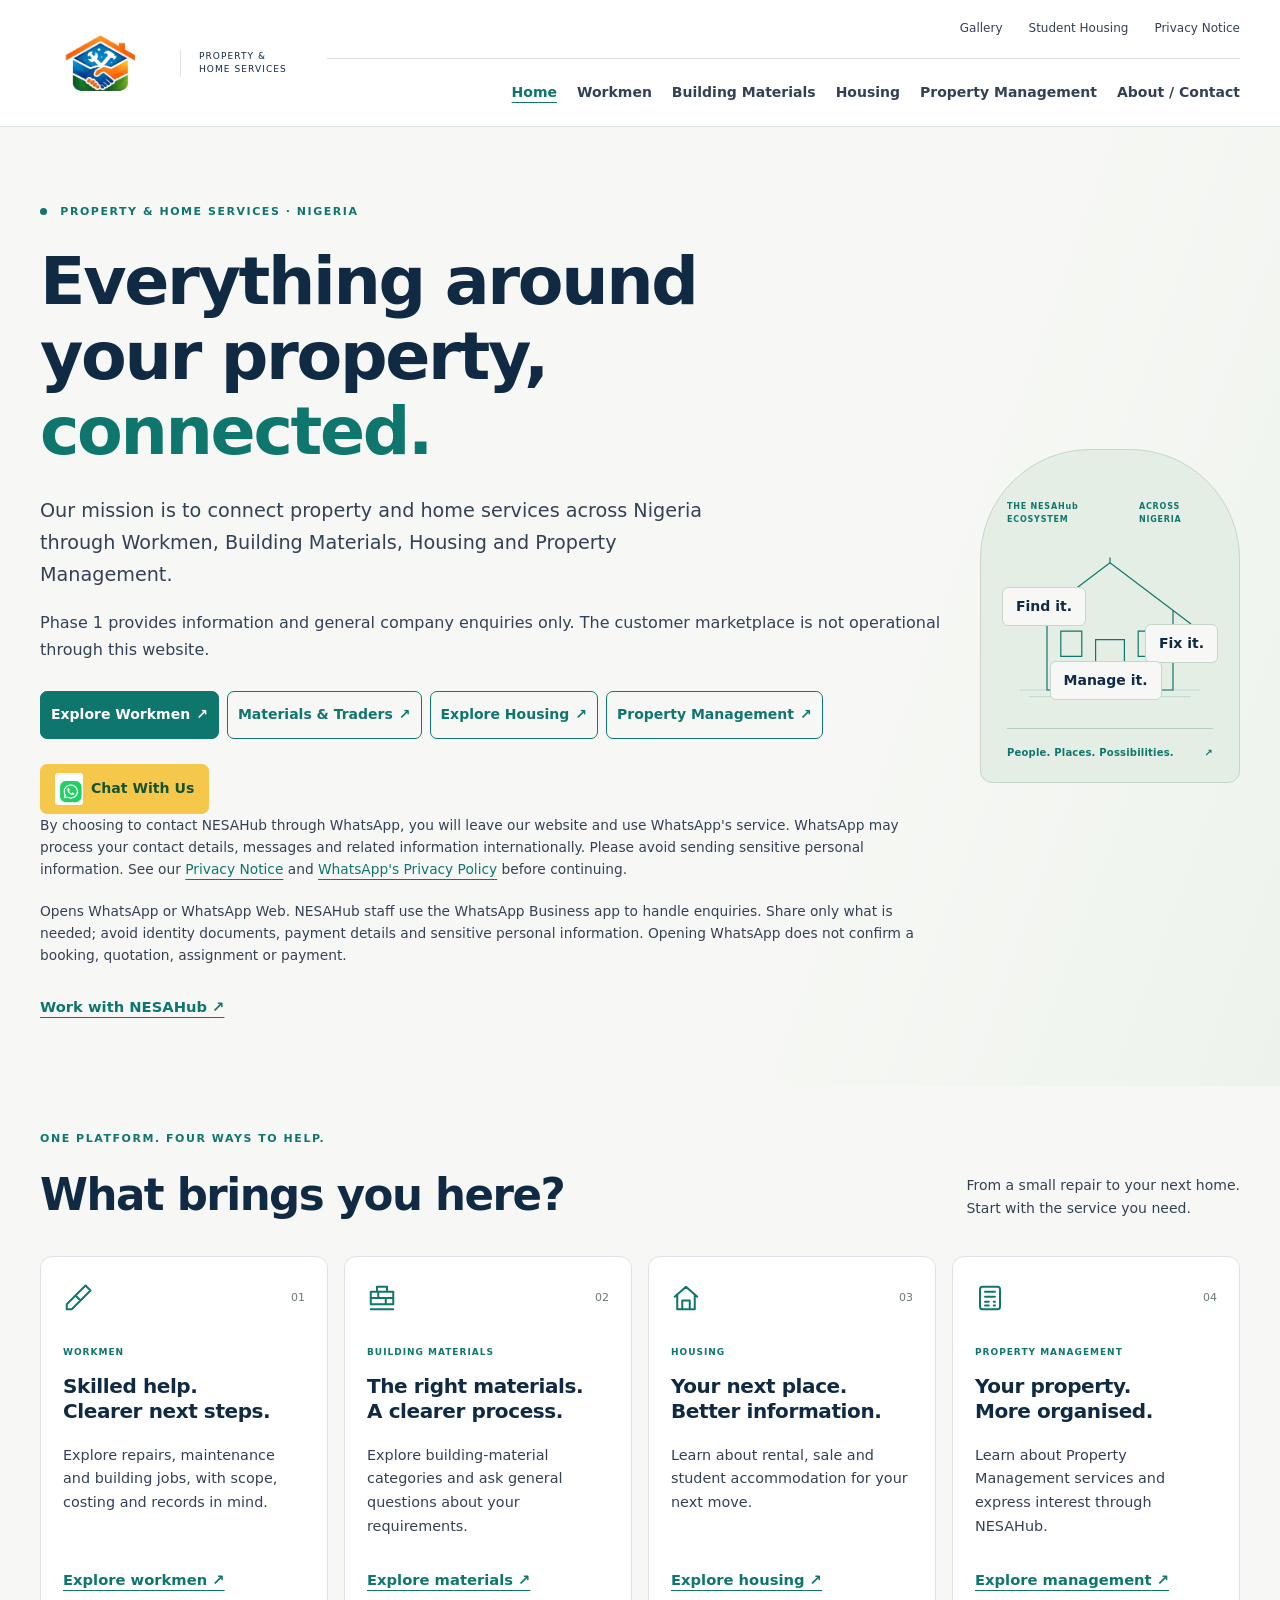
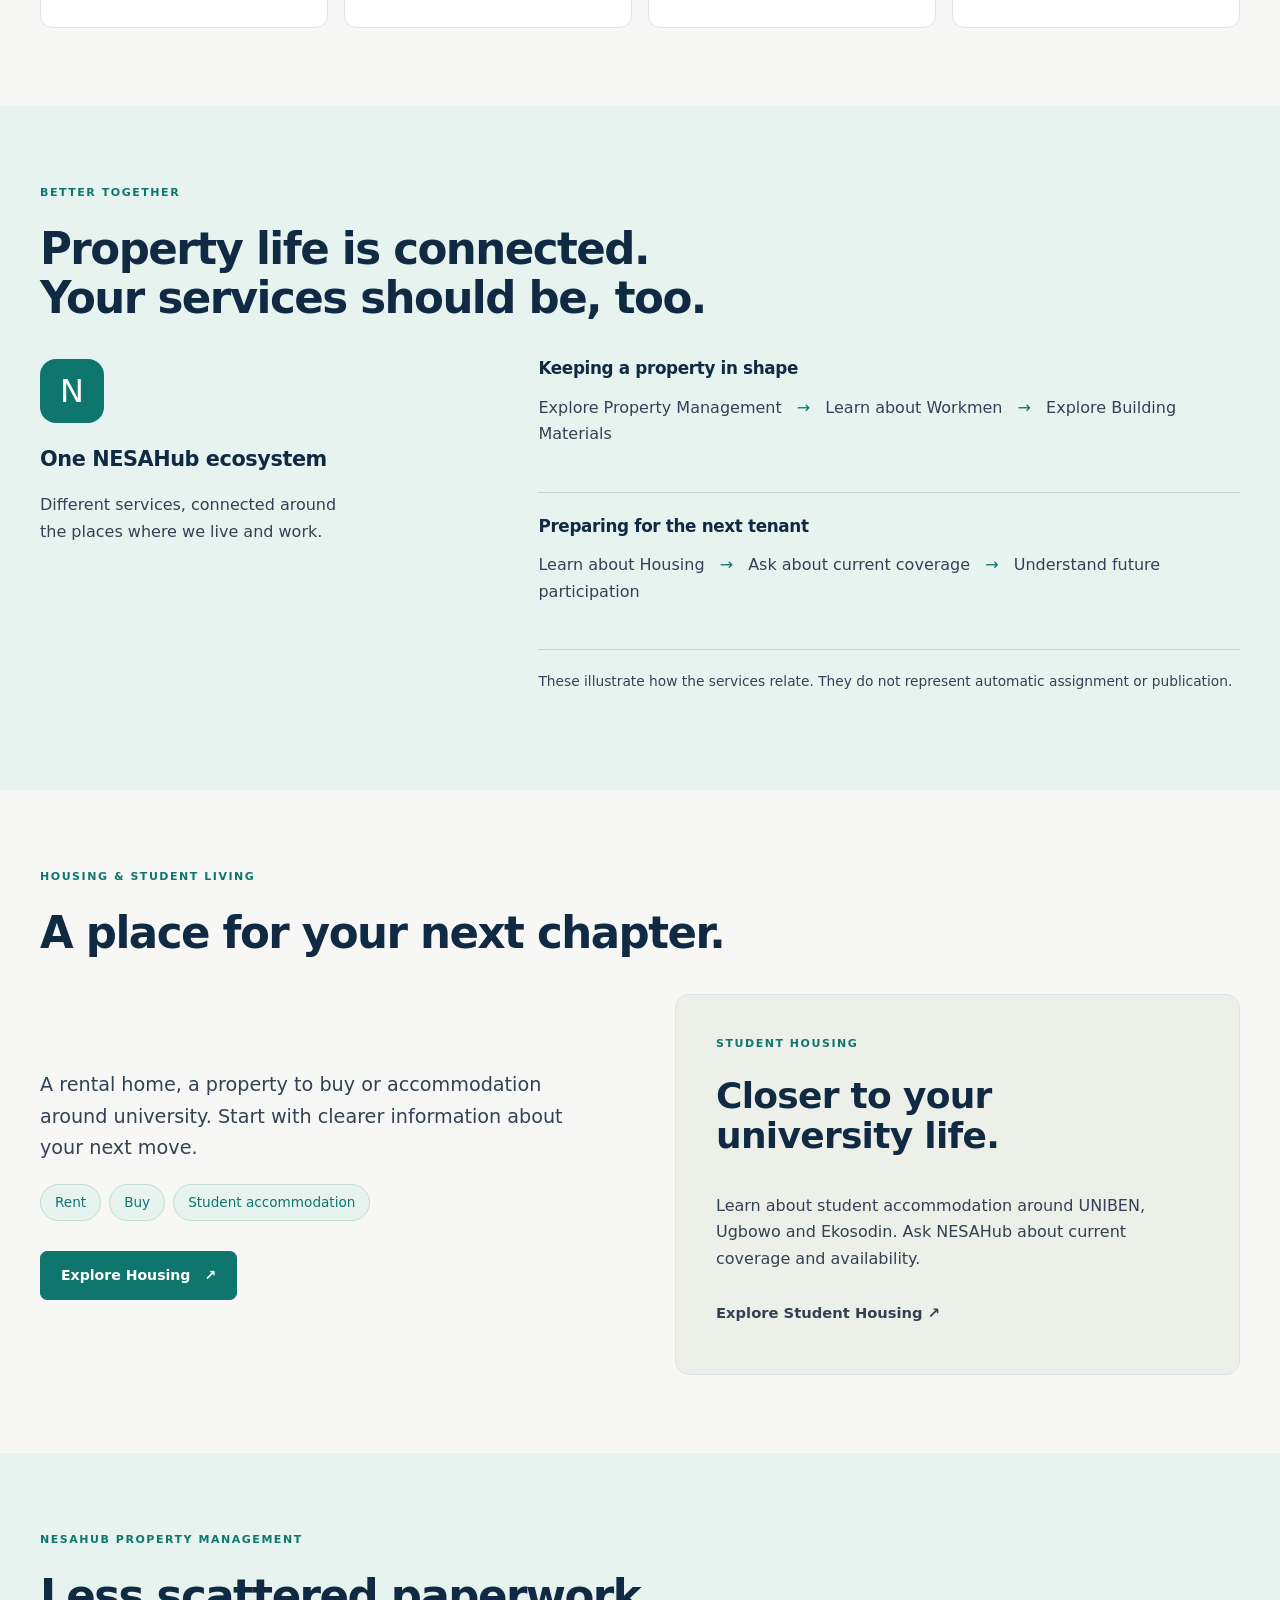
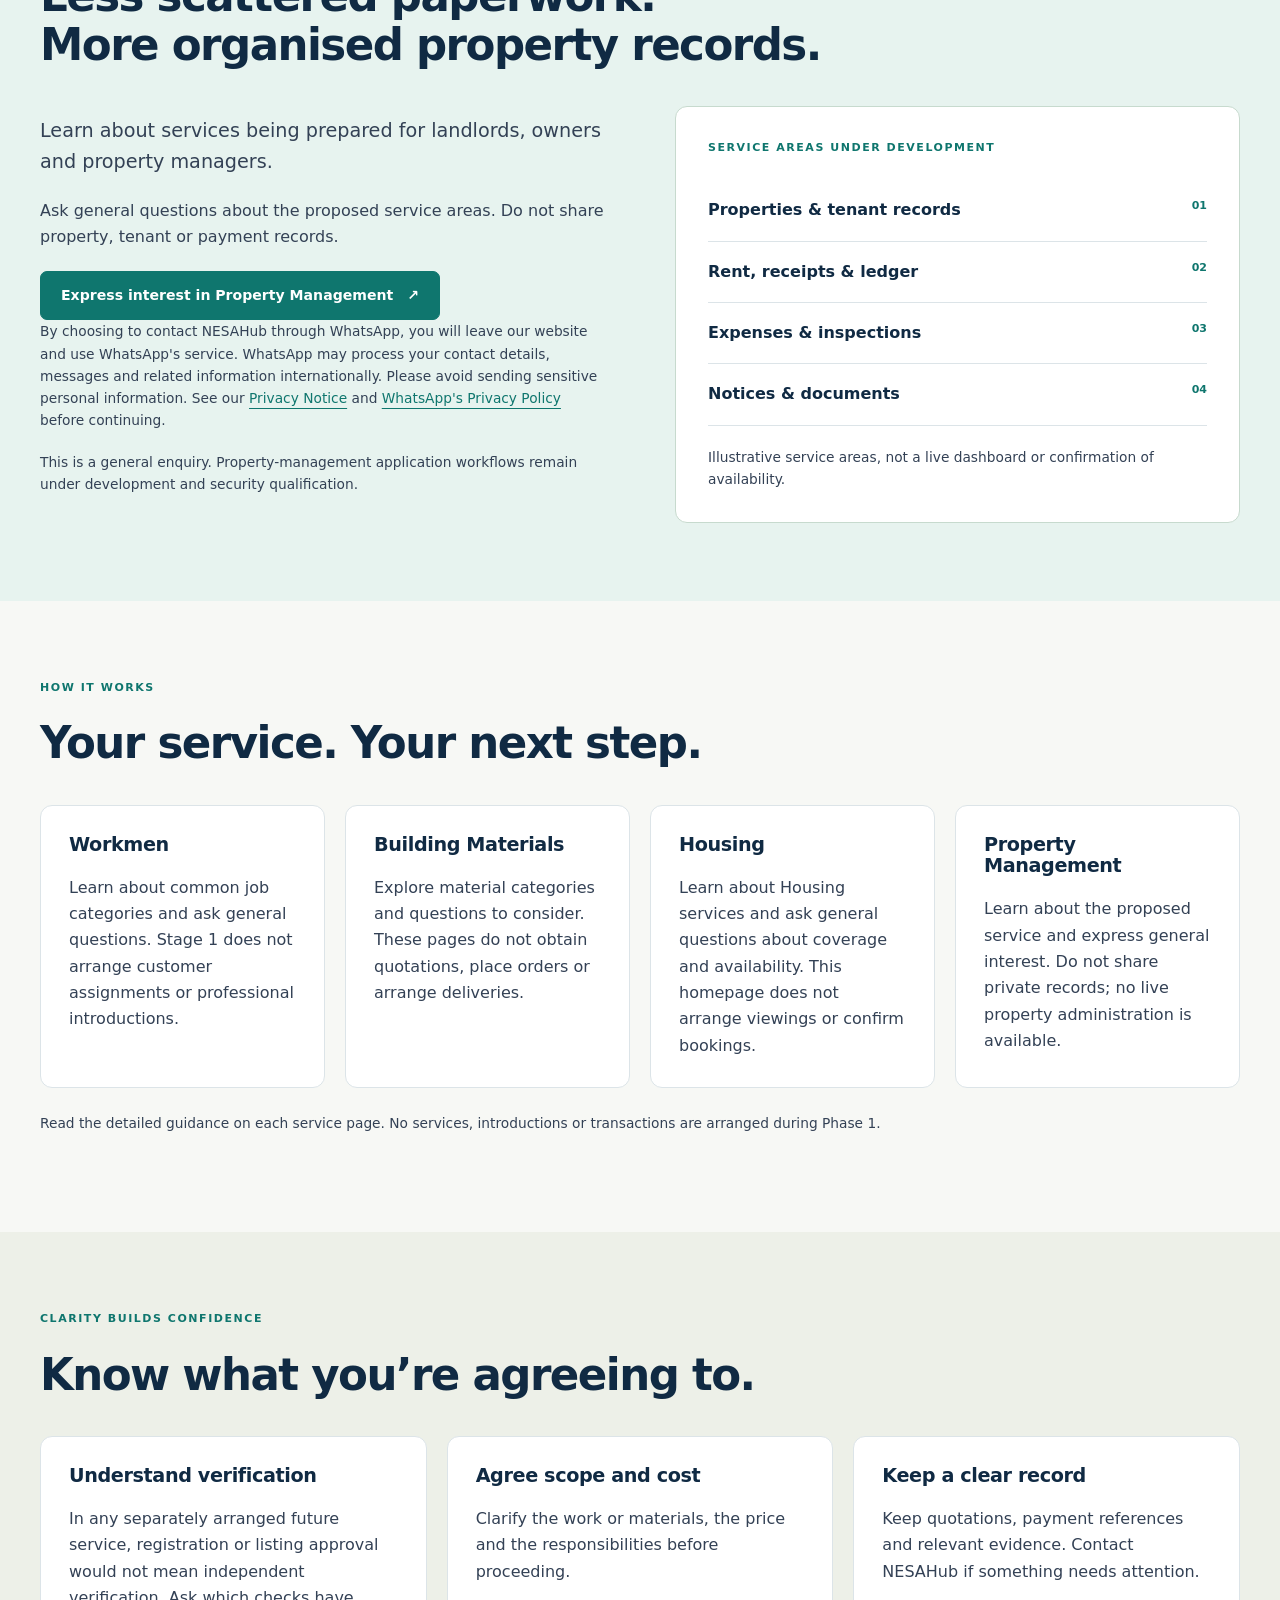
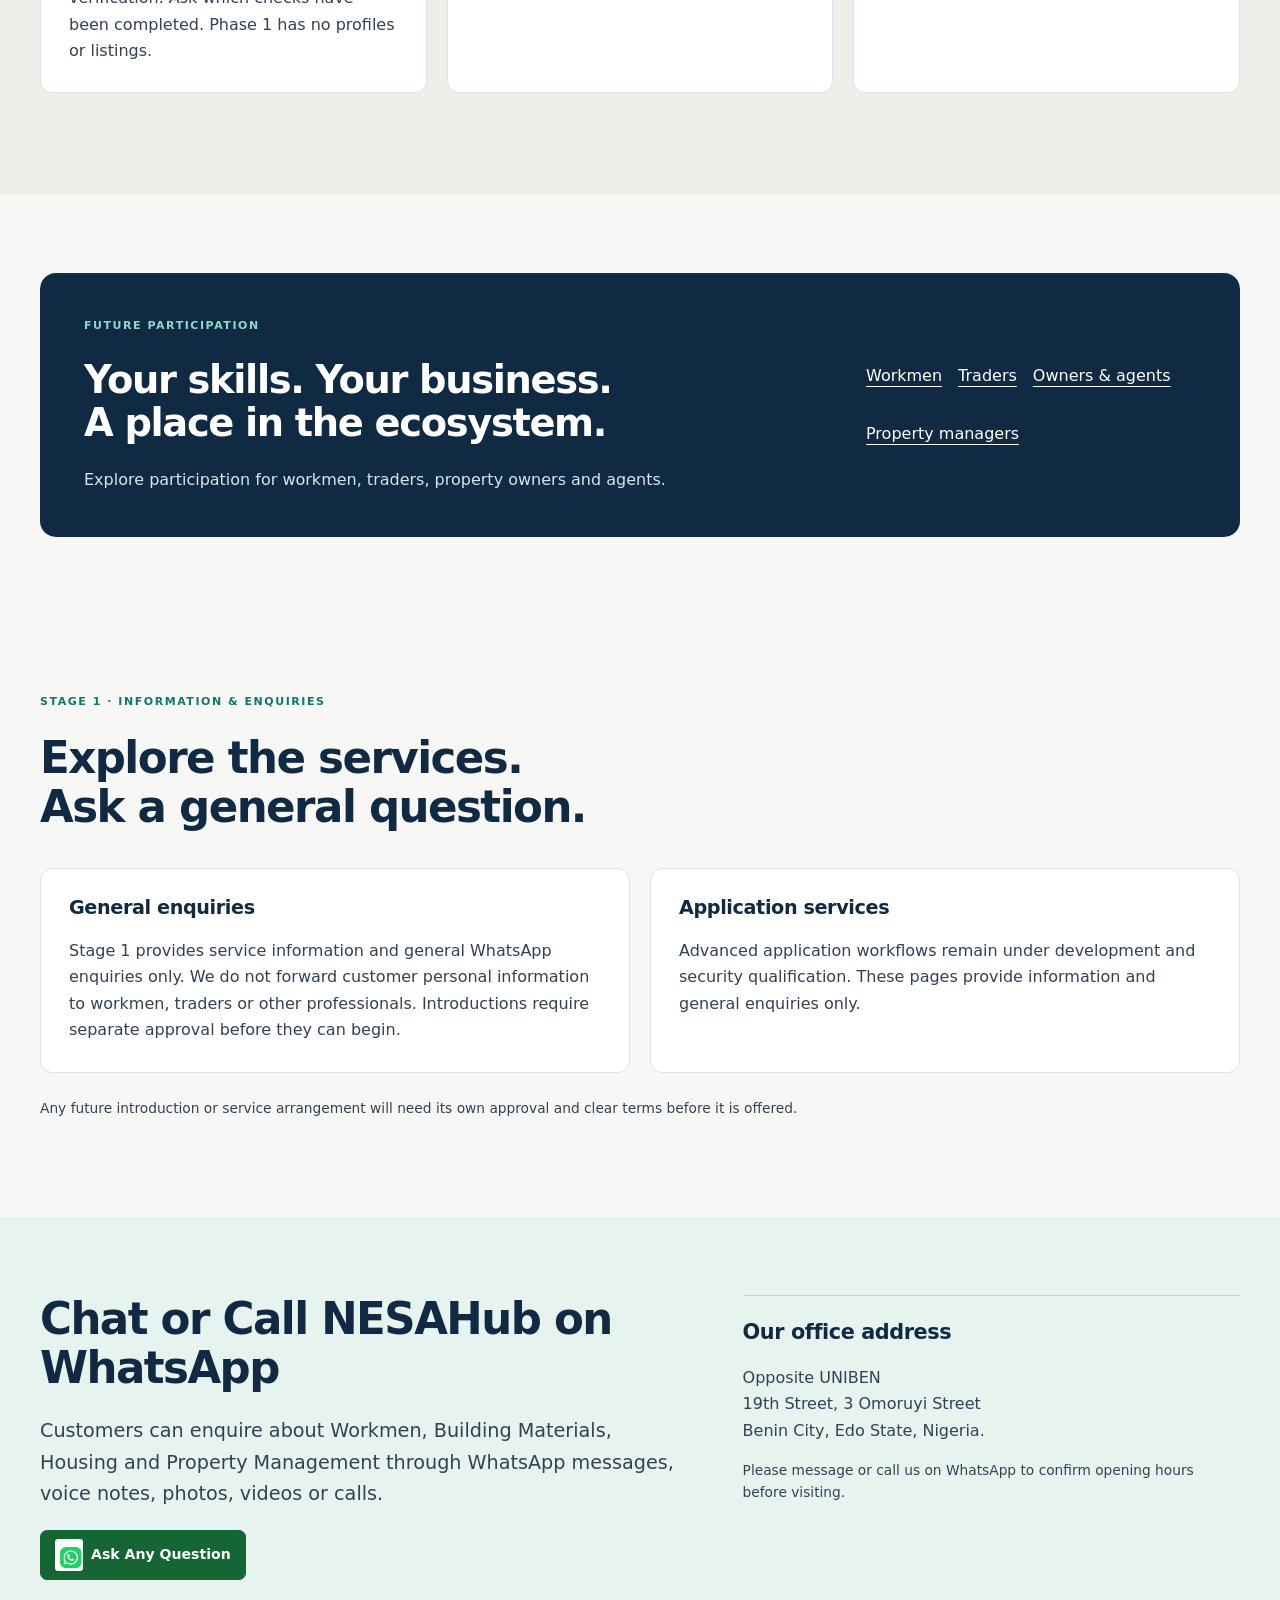
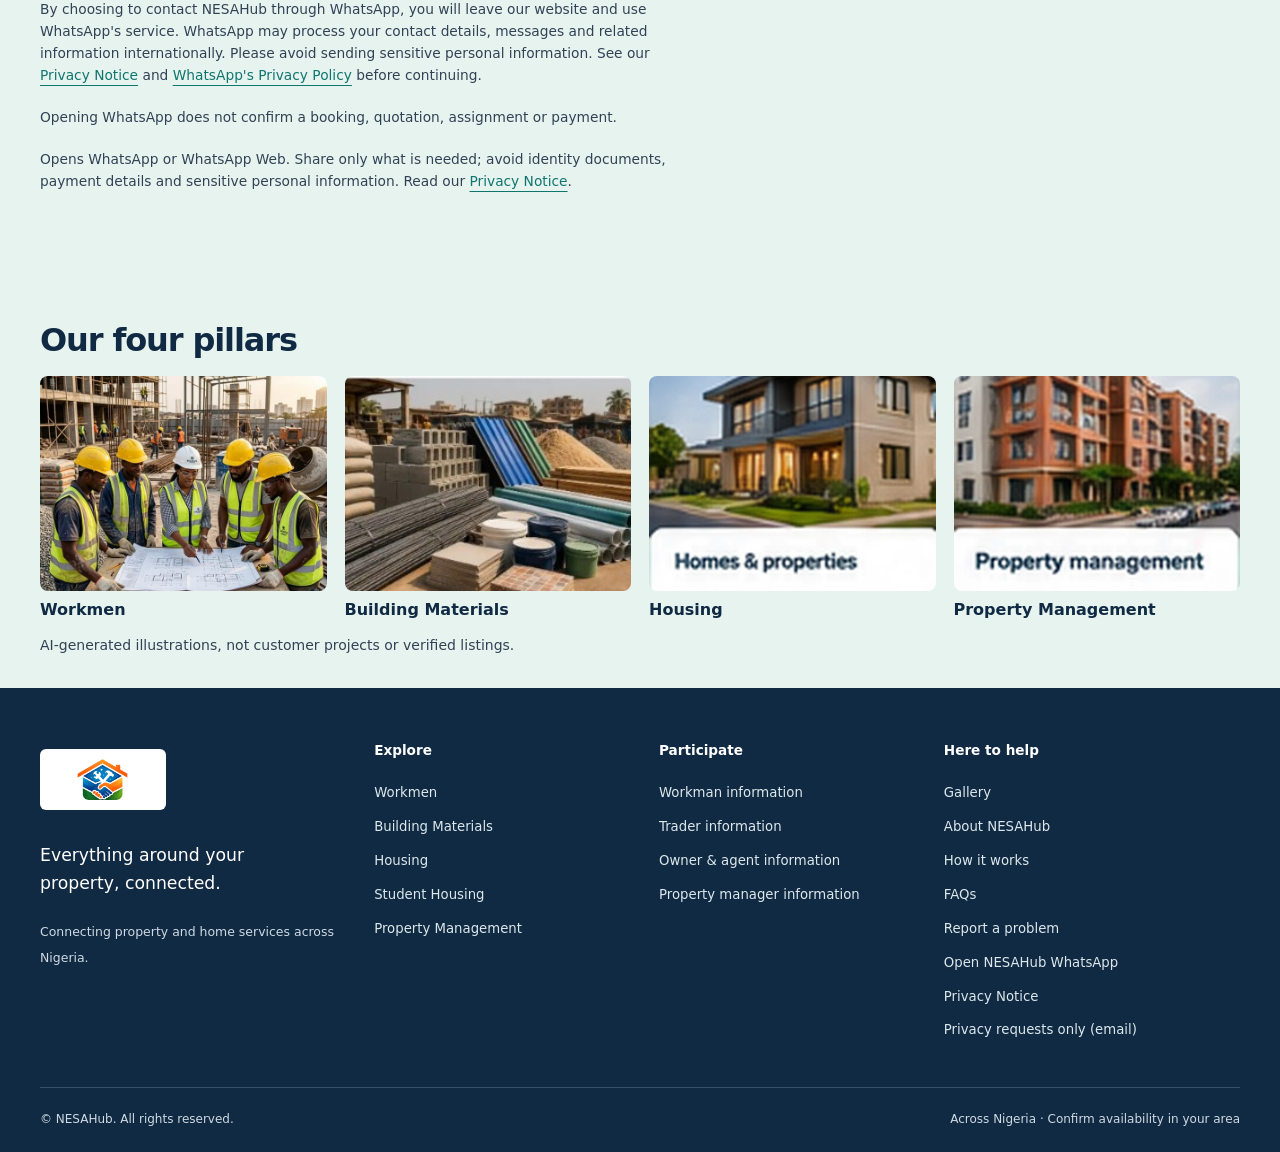
==== commit 23b79740: "release(stage1): publish approved NESAHub website corrections" ====
--- a/index.html
+++ b/index.html
@@ -21,13 +21,13 @@
 <a class="brand" href="index.html" aria-label="NESAHub home"><img src="nesahub-logo.png" alt="NESAHub" width="144" height="64"><span class="brand-note">PROPERTY &amp;<br> HOME SERVICES</span></a>
 <button class="menu-toggle" type="button" aria-expanded="false" aria-controls="site-navigation" hidden>Menu <span aria-hidden="true">☰</span></button>
 <nav id="site-navigation" aria-label="Main navigation"><div class="utility-links"><a href="index.html#gallery">Gallery</a><a href="housing.html#student-housing">Student Housing</a><a href="contact.html#privacy-notice">Privacy Notice</a></div><div class="service-links"><a href="index.html" aria-current="page">Home</a><a href="workmen.html">Workmen</a><a href="materials.html">Building Materials</a><a href="housing.html">Housing</a><a href="property-management.html">Property Management</a><a href="contact.html">About / Contact</a></div></nav></div></header>
-<main id="main" tabindex="-1"><section class="home-hero"><div class="container hero-grid"><div><p class="eyebrow"><span class="location-dot" aria-hidden="true"></span> PROPERTY &amp; HOME SERVICES · NIGERIA</p><h1>Everything around<br> your property,<br> <em>connected.</em></h1><p class="lead">Our mission is to connect property and home services across Nigeria through Workmen, Building Materials, Housing and Property Management.</p><p>Phase 1 provides information and general company enquiries only. The customer marketplace is not operational through this website.</p><div class="hero-actions"><a class="button" href="workmen.html">Explore Workmen<span aria-hidden="true"> ↗</span></a><a class="button button-outline" href="materials.html">Materials &amp; Traders<span aria-hidden="true"> ↗</span></a><a class="button button-outline" href="housing.html">Explore Housing<span aria-hidden="true"> ↗</span></a><a class="button button-outline" href="property-management.html">Property Management<span aria-hidden="true"> ↗</span></a></div><div class="inline-actions"><a class="button button-whatsapp homepage-whatsapp" href="https://wa.me/2349153249944" aria-label="Chat With Us on WhatsApp with NESAHub"><img src="assets/whatsapp-logo.jpeg" alt="" aria-hidden="true" width="28" height="32">Chat With Us</a></div><p class="small">Opens WhatsApp or WhatsApp Web. NESAHub staff use the WhatsApp Business app to handle enquiries. Share only what is needed; avoid identity documents, payment details and sensitive personal information. Opening WhatsApp does not confirm a booking, quotation, assignment or payment.</p><a class="text-link" href="index.html#participation">Work with NESAHub <span aria-hidden="true">↗</span></a></div><div class="hero-art" aria-hidden="true"><div class="art-top"><span>THE NESAHub ECOSYSTEM</span><span>ACROSS NIGERIA</span></div><div class="house-art"><svg viewBox="0 0 360 270" fill="none"><path d="M45 130 180 28l135 102M75 108v132h210V108" stroke="currentColor" stroke-width="2"/><path d="M156 240v-84h48v84M98 142h35v42H98zM227 142h35v42h-35zM180 28v-9" stroke="currentColor" stroke-width="2"/><path d="M30 240h300M45 251h270" stroke="currentColor" opacity=".3"/></svg><span class="art-label label-one">Find it.</span><span class="art-label label-two">Fix it.</span><span class="art-label label-three">Manage it.</span></div><div class="art-bottom"><span>People. Places. Possibilities.</span><span>↗</span></div></div></div></section><section class="section services-section" id="services"><div class="container"><div class="section-heading heading-row"><div><p class="eyebrow">ONE PLATFORM. FOUR WAYS TO HELP.</p><h2>What brings you here?</h2></div><p>From a small repair to your next home.<br> Start with the service you need.</p></div><div class="pillar-grid"><article class="pillar"><div class="pillar-top"><svg class="icon" viewBox="0 0 24 24" aria-hidden="true" fill="none" stroke="currentColor" stroke-width="1.6" stroke-linecap="round" stroke-linejoin="round"><path d="m14 6 4-4 4 4-4 4m-4-4-4 4 4 4 4-4M10 10 3 17v4h4l7-7"/></svg><span>01</span></div><p class="eyebrow">Workmen</p><h3>Skilled help.<br> Clearer next steps.</h3><p>Explore repairs, maintenance and building jobs, with scope, costing and records in mind.</p><a class="text-link" href="workmen.html">Explore workmen<span aria-hidden="true"> ↗</span></a></article><article class="pillar"><div class="pillar-top"><svg class="icon" viewBox="0 0 24 24" aria-hidden="true" fill="none" stroke="currentColor" stroke-width="1.6" stroke-linecap="round" stroke-linejoin="round"><path d="M3 7h18v5H3zM3 12h18v5H3zM8 7V3h8v4M9 7v5m6 0v5M3 21h18"/></svg><span>02</span></div><p class="eyebrow">Building Materials</p><h3>The right materials.<br> A clearer process.</h3><p>Explore building-material categories and ask general questions about your requirements.</p><a class="text-link" href="materials.html">Explore materials<span aria-hidden="true"> ↗</span></a></article><article class="pillar"><div class="pillar-top"><svg class="icon" viewBox="0 0 24 24" aria-hidden="true" fill="none" stroke="currentColor" stroke-width="1.6" stroke-linecap="round" stroke-linejoin="round"><path d="m3 11 9-8 9 8M5 9v12h14V9M9 21v-7h6v7"/></svg><span>03</span></div><p class="eyebrow">Housing</p><h3>Your next place.<br> Better information.</h3><p>Learn about rental, sale and student accommodation for your next move.</p><a class="text-link" href="housing.html">Explore housing<span aria-hidden="true"> ↗</span></a></article><article class="pillar"><div class="pillar-top"><svg class="icon" viewBox="0 0 24 24" aria-hidden="true" fill="none" stroke="currentColor" stroke-width="1.6" stroke-linecap="round" stroke-linejoin="round"><rect x="4" y="3" width="16" height="18" rx="2"/><path d="M8 7h8M8 11h8m-8 4h3m4 0h1m-8 3h3m4 0h1"/></svg><span>04</span></div><p class="eyebrow">Property Management</p><h3>Your property.<br> More organised.</h3><p>Learn about Property Management services and express interest through NESAHub.</p><a class="text-link" href="property-management.html">Explore management<span aria-hidden="true"> ↗</span></a></article></div></div></section><section class="section soft-section"><div class="container"><div class="section-heading"><p class="eyebrow">BETTER TOGETHER</p><h2>Property life is connected.<br> Your services should be, too.</h2></div><div class="ecosystem"><div class="ecosystem-intro"><span class="symbol" aria-hidden="true">N</span><h3>One NESAHub ecosystem</h3><p>Different services, connected around the places where we live and work.</p></div><div class="journey-lines"><div><h3>Keeping a property in shape</h3><p>Explore Property Management <span aria-hidden="true">→</span> Learn about Workmen <span aria-hidden="true">→</span> Explore Building Materials</p></div><div><h3>Preparing for the next tenant</h3><p>Learn about Housing <span aria-hidden="true">→</span> Ask about current coverage <span aria-hidden="true">→</span> Understand future participation</p></div><p class="small">These illustrate how the services relate. They do not represent automatic assignment or publication.</p></div></div></div></section>
+<main id="main" tabindex="-1"><section class="home-hero"><div class="container hero-grid"><div><p class="eyebrow"><span class="location-dot" aria-hidden="true"></span> PROPERTY &amp; HOME SERVICES · NIGERIA</p><h1>Everything around<br> your property,<br> <em>connected.</em></h1><p class="lead">Our mission is to connect property and home services across Nigeria through Workmen, Building Materials, Housing and Property Management.</p><p>Phase 1 provides information and general company enquiries only. The customer marketplace is not operational through this website.</p><div class="hero-actions"><a class="button" href="workmen.html">Explore Workmen<span aria-hidden="true"> ↗</span></a><a class="button button-outline" href="materials.html">Materials &amp; Traders<span aria-hidden="true"> ↗</span></a><a class="button button-outline" href="housing.html">Explore Housing<span aria-hidden="true"> ↗</span></a><a class="button button-outline" href="property-management.html">Property Management<span aria-hidden="true"> ↗</span></a></div><div class="inline-actions"><a class="button button-whatsapp homepage-whatsapp" href="https://wa.me/2349153249944" aria-label="Chat With Us on WhatsApp with NESAHub" aria-describedby="whatsapp-transfer-notice-1"><img src="assets/whatsapp-logo.jpeg" alt="" aria-hidden="true" width="28" height="32">Chat With Us</a></div><p class="small whatsapp-transfer-notice" id="whatsapp-transfer-notice-1">By choosing to contact NESAHub through WhatsApp, you will leave our website and use WhatsApp's service. WhatsApp may process your contact details, messages and related information internationally. Please avoid sending sensitive personal information. See our <a href="contact.html#privacy-notice">Privacy Notice</a> and <a href="https://www.whatsapp.com/legal/privacy-policy">WhatsApp's Privacy Policy</a> before continuing.</p><p class="small">Opens WhatsApp or WhatsApp Web. NESAHub staff use the WhatsApp Business app to handle enquiries. Share only what is needed; avoid identity documents, payment details and sensitive personal information. Opening WhatsApp does not confirm a booking, quotation, assignment or payment.</p><a class="text-link" href="index.html#participation">Work with NESAHub <span aria-hidden="true">↗</span></a></div><div class="hero-art" aria-hidden="true"><div class="art-top"><span>THE NESAHub ECOSYSTEM</span><span>ACROSS NIGERIA</span></div><div class="house-art"><svg viewBox="0 0 360 270" fill="none"><path d="M45 130 180 28l135 102M75 108v132h210V108" stroke="currentColor" stroke-width="2"/><path d="M156 240v-84h48v84M98 142h35v42H98zM227 142h35v42h-35zM180 28v-9" stroke="currentColor" stroke-width="2"/><path d="M30 240h300M45 251h270" stroke="currentColor" opacity=".3"/></svg><span class="art-label label-one">Find it.</span><span class="art-label label-two">Fix it.</span><span class="art-label label-three">Manage it.</span></div><div class="art-bottom"><span>People. Places. Possibilities.</span><span>↗</span></div></div></div></section><section class="section services-section" id="services"><div class="container"><div class="section-heading heading-row"><div><p class="eyebrow">ONE PLATFORM. FOUR WAYS TO HELP.</p><h2>What brings you here?</h2></div><p>From a small repair to your next home.<br> Start with the service you need.</p></div><div class="pillar-grid"><article class="pillar"><div class="pillar-top"><svg class="icon" viewBox="0 0 24 24" aria-hidden="true" fill="none" stroke="currentColor" stroke-width="1.6" stroke-linecap="round" stroke-linejoin="round"><path d="m14 6 4-4 4 4-4 4m-4-4-4 4 4 4 4-4M10 10 3 17v4h4l7-7"/></svg><span>01</span></div><p class="eyebrow">Workmen</p><h3>Skilled help.<br> Clearer next steps.</h3><p>Explore repairs, maintenance and building jobs, with scope, costing and records in mind.</p><a class="text-link" href="workmen.html">Explore workmen<span aria-hidden="true"> ↗</span></a></article><article class="pillar"><div class="pillar-top"><svg class="icon" viewBox="0 0 24 24" aria-hidden="true" fill="none" stroke="currentColor" stroke-width="1.6" stroke-linecap="round" stroke-linejoin="round"><path d="M3 7h18v5H3zM3 12h18v5H3zM8 7V3h8v4M9 7v5m6 0v5M3 21h18"/></svg><span>02</span></div><p class="eyebrow">Building Materials</p><h3>The right materials.<br> A clearer process.</h3><p>Explore building-material categories and ask general questions about your requirements.</p><a class="text-link" href="materials.html">Explore materials<span aria-hidden="true"> ↗</span></a></article><article class="pillar"><div class="pillar-top"><svg class="icon" viewBox="0 0 24 24" aria-hidden="true" fill="none" stroke="currentColor" stroke-width="1.6" stroke-linecap="round" stroke-linejoin="round"><path d="m3 11 9-8 9 8M5 9v12h14V9M9 21v-7h6v7"/></svg><span>03</span></div><p class="eyebrow">Housing</p><h3>Your next place.<br> Better information.</h3><p>Learn about rental, sale and student accommodation for your next move.</p><a class="text-link" href="housing.html">Explore housing<span aria-hidden="true"> ↗</span></a></article><article class="pillar"><div class="pillar-top"><svg class="icon" viewBox="0 0 24 24" aria-hidden="true" fill="none" stroke="currentColor" stroke-width="1.6" stroke-linecap="round" stroke-linejoin="round"><rect x="4" y="3" width="16" height="18" rx="2"/><path d="M8 7h8M8 11h8m-8 4h3m4 0h1m-8 3h3m4 0h1"/></svg><span>04</span></div><p class="eyebrow">Property Management</p><h3>Your property.<br> More organised.</h3><p>Learn about Property Management services and express interest through NESAHub.</p><a class="text-link" href="property-management.html">Explore management<span aria-hidden="true"> ↗</span></a></article></div></div></section><section class="section soft-section"><div class="container"><div class="section-heading"><p class="eyebrow">BETTER TOGETHER</p><h2>Property life is connected.<br> Your services should be, too.</h2></div><div class="ecosystem"><div class="ecosystem-intro"><span class="symbol" aria-hidden="true">N</span><h3>One NESAHub ecosystem</h3><p>Different services, connected around the places where we live and work.</p></div><div class="journey-lines"><div><h3>Keeping a property in shape</h3><p>Explore Property Management <span aria-hidden="true">→</span> Learn about Workmen <span aria-hidden="true">→</span> Explore Building Materials</p></div><div><h3>Preparing for the next tenant</h3><p>Learn about Housing <span aria-hidden="true">→</span> Ask about current coverage <span aria-hidden="true">→</span> Understand future participation</p></div><p class="small">These illustrate how the services relate. They do not represent automatic assignment or publication.</p></div></div></div></section>
 <section class="section "><div class="container"><div class="section-heading"><p class="eyebrow">HOUSING & STUDENT LIVING</p><h2>A place for your next chapter.</h2></div><div class="split-feature"><div><p class="lead">A rental home, a property to buy or accommodation around university. Start with clearer information about your next move.</p><div class="tag-row"><span>Rent</span><span>Buy</span><span>Student accommodation</span></div><a class="button" href="housing.html">Explore Housing<span aria-hidden="true"> ↗</span></a></div><a class="editorial-card" href="housing.html#student-housing"><p class="eyebrow">STUDENT HOUSING</p><h3>Closer to your<br> university life.</h3><p>Learn about student accommodation around UNIBEN, Ugbowo and Ekosodin. Ask NESAHub about current coverage and availability.</p><span class="text-link">Explore Student Housing ↗</span></a></div></div></section>
-<section class="section soft-section"><div class="container"><div class="section-heading"><p class="eyebrow">NESAHub PROPERTY MANAGEMENT</p><h2>Less scattered paperwork.<br> More organised property records.</h2></div><div class="split-feature"><div><p class="lead">Learn about services being prepared for landlords, owners and property managers.</p><p>Ask general questions about the proposed service areas. Do not share property, tenant or payment records.</p><a class="button" href="https://wa.me/2349153249944">Express interest in Property Management<span aria-hidden="true"> ↗</span></a><p class="small">This is a general enquiry. Property-management application workflows remain under development and security qualification.</p></div><div class="record-board"><p class="eyebrow">SERVICE AREAS UNDER DEVELOPMENT</p><ul><li>Properties &amp; tenant records <span>01</span></li><li>Rent, receipts &amp; ledger <span>02</span></li><li>Expenses &amp; inspections <span>03</span></li><li>Notices &amp; documents <span>04</span></li></ul><p class="small">Illustrative service areas, not a live dashboard or confirmation of availability.</p></div></div></div></section>
+<section class="section soft-section"><div class="container"><div class="section-heading"><p class="eyebrow">NESAHub PROPERTY MANAGEMENT</p><h2>Less scattered paperwork.<br> More organised property records.</h2></div><div class="split-feature"><div><p class="lead">Learn about services being prepared for landlords, owners and property managers.</p><p>Ask general questions about the proposed service areas. Do not share property, tenant or payment records.</p><a class="button" href="https://wa.me/2349153249944" aria-describedby="whatsapp-transfer-notice-2">Express interest in Property Management<span aria-hidden="true"> ↗</span></a><p class="small whatsapp-transfer-notice" id="whatsapp-transfer-notice-2">By choosing to contact NESAHub through WhatsApp, you will leave our website and use WhatsApp's service. WhatsApp may process your contact details, messages and related information internationally. Please avoid sending sensitive personal information. See our <a href="contact.html#privacy-notice">Privacy Notice</a> and <a href="https://www.whatsapp.com/legal/privacy-policy">WhatsApp's Privacy Policy</a> before continuing.</p><p class="small">This is a general enquiry. Property-management application workflows remain under development and security qualification.</p></div><div class="record-board"><p class="eyebrow">SERVICE AREAS UNDER DEVELOPMENT</p><ul><li>Properties &amp; tenant records <span>01</span></li><li>Rent, receipts &amp; ledger <span>02</span></li><li>Expenses &amp; inspections <span>03</span></li><li>Notices &amp; documents <span>04</span></li></ul><p class="small">Illustrative service areas, not a live dashboard or confirmation of availability.</p></div></div></div></section>
 <section class="section" id="how"><div class="container"><div class="section-heading"><p class="eyebrow">HOW IT WORKS</p><h2>Your service. Your next step.</h2></div><div class="card-grid "><article class="card"><h3>Workmen</h3><p>Learn about common job categories and ask general questions. Stage 1 does not arrange customer assignments or professional introductions.</p></article><article class="card"><h3>Building Materials</h3><p>Explore material categories and questions to consider. These pages do not obtain quotations, place orders or arrange deliveries.</p></article><article class="card"><h3>Housing</h3><p>Learn about Housing services and ask general questions about coverage and availability. This homepage does not arrange viewings or confirm bookings.</p></article><article class="card"><h3>Property Management</h3><p>Learn about the proposed service and express general interest. Do not share private records; no live property administration is available.</p></article></div><p class="small">Read the detailed guidance on each service page. No services, introductions or transactions are arranged during Phase 1.</p></div></section>
 <section class="section trust-section" id="trust"><div class="container"><div class="section-heading"><p class="eyebrow">CLARITY BUILDS CONFIDENCE</p><h2>Know what you’re agreeing to.</h2></div><div class="card-grid three"><article class="card"><h3>Understand verification</h3><p>In any separately arranged future service, registration or listing approval would not mean independent verification. Ask which checks have been completed. Phase 1 has no profiles or listings.</p></article><article class="card"><h3>Agree scope and cost</h3><p>Clarify the work or materials, the price and the responsibilities before proceeding.</p></article><article class="card"><h3>Keep a clear record</h3><p>Keep quotations, payment references and relevant evidence. Contact NESAHub if something needs attention.</p></article></div></div></section>
 <section class="section" id="participation"><div class="container"><div class="cta-panel"><div><p class="eyebrow">FUTURE PARTICIPATION</p><h2>Your skills. Your business.<br> A place in the ecosystem.</h2><p>Explore participation for workmen, traders, property owners and agents.</p></div><div class="participation-links"><a href="workmen.html#workman-participation">Workmen</a><a href="materials.html#trader-participation">Traders</a><a href="housing.html#owner-participation">Owners &amp; agents</a><a href="property-management.html#manager-participation">Property managers</a></div></div></div></section>
-<section class="section" id="pricing"><div class="container"><div class="section-heading"><p class="eyebrow">STAGE 1 · INFORMATION &amp; ENQUIRIES</p><h2>Explore the services.<br> Ask a general question.</h2></div><div class="card-grid two"><article class="card"><h3>General enquiries</h3><p>Stage 1 provides service information and general WhatsApp enquiries only. We do not forward customer personal information to workmen, traders or other professionals. Introductions require separate approval before they can begin.</p></article><article class="card"><h3>Application services</h3><p>Advanced application workflows remain under development and security qualification. These pages provide information and general enquiries only.</p></article></div><p class="small">Any future introduction or service arrangement will need its own approval and clear terms before it is offered.</p></div></section><section class="section soft-section" id="contact"><div class="container contact-grid"><div class="whatsapp-contact"><h2>Chat or Call NESAHub on WhatsApp</h2><p class="lead">Customers can enquire about Workmen, Building Materials, Housing and Property Management through WhatsApp messages, voice notes, photos, videos or calls.</p><a class="button button-whatsapp homepage-whatsapp" href="https://wa.me/2349153249944" aria-label="Ask Any Question on WhatsApp with NESAHub"><img src="assets/whatsapp-logo.jpeg" alt="" aria-hidden="true" width="28" height="32">Ask Any Question</a><p class="small">Opening WhatsApp does not confirm a booking, quotation, assignment or payment.</p><p class="small">Opens WhatsApp or WhatsApp Web. Share only what is needed; avoid identity documents, payment details and sensitive personal information. Read our <a href="contact.html#privacy-notice">Privacy Notice</a>.</p></div><div class="address"><h3>Our office address</h3><address>Opposite UNIBEN<br> 19th Street, 3 Omoruyi Street<br> Benin City, Edo State, Nigeria.</address><p class="small">Please message or call us on WhatsApp to confirm opening hours before visiting.</p></div></div></section><section class="gallery-page section soft-section" id="gallery" aria-labelledby="gallery-heading"><div class="container"><h2 id="gallery-heading">Our four pillars</h2><div class="gallery-categories"><a class="gallery-card" href="workmen.html"><img src="assets/homepage-workmen.jpg" width="600" height="450" alt="Construction workers wearing safety helmets examining building plans." loading="lazy" decoding="async"><span class="gallery-label">Workmen</span></a><a class="gallery-card" href="materials.html"><img src="assets/homepage-building-materials.jpg" width="600" height="450" alt="Cement, blocks, pipes, steel and other materials at a supply yard." loading="lazy" decoding="async"><span class="gallery-label">Building Materials</span></a><a class="gallery-card" href="housing.html"><img src="assets/illustrative-housing.webp" width="600" height="450" alt="Illustrative housing scene — not an actual NESAHub listing or project" loading="lazy" decoding="async"><span class="gallery-label">Housing</span></a><a class="gallery-card" href="property-management.html"><img src="assets/illustrative-management.webp" width="600" height="450" alt="Illustrative property-management scene — not an actual NESAHub project" loading="lazy" decoding="async"><span class="gallery-label">Property Management</span></a></div><p class="gallery-disclosure">AI-generated illustrations, not customer projects or verified listings.</p></div></section></main>
+<section class="section" id="pricing"><div class="container"><div class="section-heading"><p class="eyebrow">STAGE 1 · INFORMATION &amp; ENQUIRIES</p><h2>Explore the services.<br> Ask a general question.</h2></div><div class="card-grid two"><article class="card"><h3>General enquiries</h3><p>Stage 1 provides service information and general WhatsApp enquiries only. We do not forward customer personal information to workmen, traders or other professionals. Introductions require separate approval before they can begin.</p></article><article class="card"><h3>Application services</h3><p>Advanced application workflows remain under development and security qualification. These pages provide information and general enquiries only.</p></article></div><p class="small">Any future introduction or service arrangement will need its own approval and clear terms before it is offered.</p></div></section><section class="section soft-section" id="contact"><div class="container contact-grid"><div class="whatsapp-contact"><h2>Chat or Call NESAHub on WhatsApp</h2><p class="lead">Customers can enquire about Workmen, Building Materials, Housing and Property Management through WhatsApp messages, voice notes, photos, videos or calls.</p><a class="button button-whatsapp homepage-whatsapp" href="https://wa.me/2349153249944" aria-label="Ask Any Question on WhatsApp with NESAHub" aria-describedby="whatsapp-transfer-notice-3"><img src="assets/whatsapp-logo.jpeg" alt="" aria-hidden="true" width="28" height="32">Ask Any Question</a><p class="small whatsapp-transfer-notice" id="whatsapp-transfer-notice-3">By choosing to contact NESAHub through WhatsApp, you will leave our website and use WhatsApp's service. WhatsApp may process your contact details, messages and related information internationally. Please avoid sending sensitive personal information. See our <a href="contact.html#privacy-notice">Privacy Notice</a> and <a href="https://www.whatsapp.com/legal/privacy-policy">WhatsApp's Privacy Policy</a> before continuing.</p><p class="small">Opening WhatsApp does not confirm a booking, quotation, assignment or payment.</p><p class="small">Opens WhatsApp or WhatsApp Web. Share only what is needed; avoid identity documents, payment details and sensitive personal information. Read our <a href="contact.html#privacy-notice">Privacy Notice</a>.</p></div><div class="address"><h3>Our office address</h3><address>Opposite UNIBEN<br> 19th Street, 3 Omoruyi Street<br> Benin City, Edo State, Nigeria.</address><p class="small">Please message or call us on WhatsApp to confirm opening hours before visiting.</p></div></div></section><section class="gallery-page section soft-section" id="gallery" aria-labelledby="gallery-heading"><div class="container"><h2 id="gallery-heading">Our four pillars</h2><div class="gallery-categories"><a class="gallery-card" href="workmen.html"><img src="assets/homepage-workmen.jpg" width="600" height="450" alt="Construction workers wearing safety helmets examining building plans." loading="lazy" decoding="async"><span class="gallery-label">Workmen</span></a><a class="gallery-card" href="materials.html"><img src="assets/homepage-building-materials.jpg" width="600" height="450" alt="Cement, blocks, pipes, steel and other materials at a supply yard." loading="lazy" decoding="async"><span class="gallery-label">Building Materials</span></a><a class="gallery-card" href="housing.html"><img src="assets/illustrative-housing.webp" width="600" height="450" alt="Illustrative housing scene — not an actual NESAHub listing or project" loading="lazy" decoding="async"><span class="gallery-label">Housing</span></a><a class="gallery-card" href="property-management.html"><img src="assets/illustrative-management.webp" width="600" height="450" alt="Illustrative property-management scene — not an actual NESAHub project" loading="lazy" decoding="async"><span class="gallery-label">Property Management</span></a></div><p class="gallery-disclosure">AI-generated illustrations, not customer projects or verified listings.</p></div></section></main>
 <footer class="site-footer"><div class="container footer-grid"><div class="footer-brand"><a href="index.html"><img src="nesahub-logo.png" alt="NESAHub home" width="144" height="64" loading="lazy"></a><p>Everything around your<br> property, connected.</p><span>Connecting property and home services across Nigeria.</span></div>
 <div><h2>Explore</h2><a href="workmen.html">Workmen</a><a href="materials.html">Building Materials</a><a href="housing.html">Housing</a><a href="housing.html#student-housing">Student Housing</a><a href="property-management.html">Property Management</a></div>
 <div><h2>Participate</h2><a href="workmen.html#workman-participation">Workman information</a><a href="materials.html#trader-participation">Trader information</a><a href="housing.html#owner-participation">Owner &amp; agent information</a><a href="property-management.html#manager-participation">Property manager information</a></div>
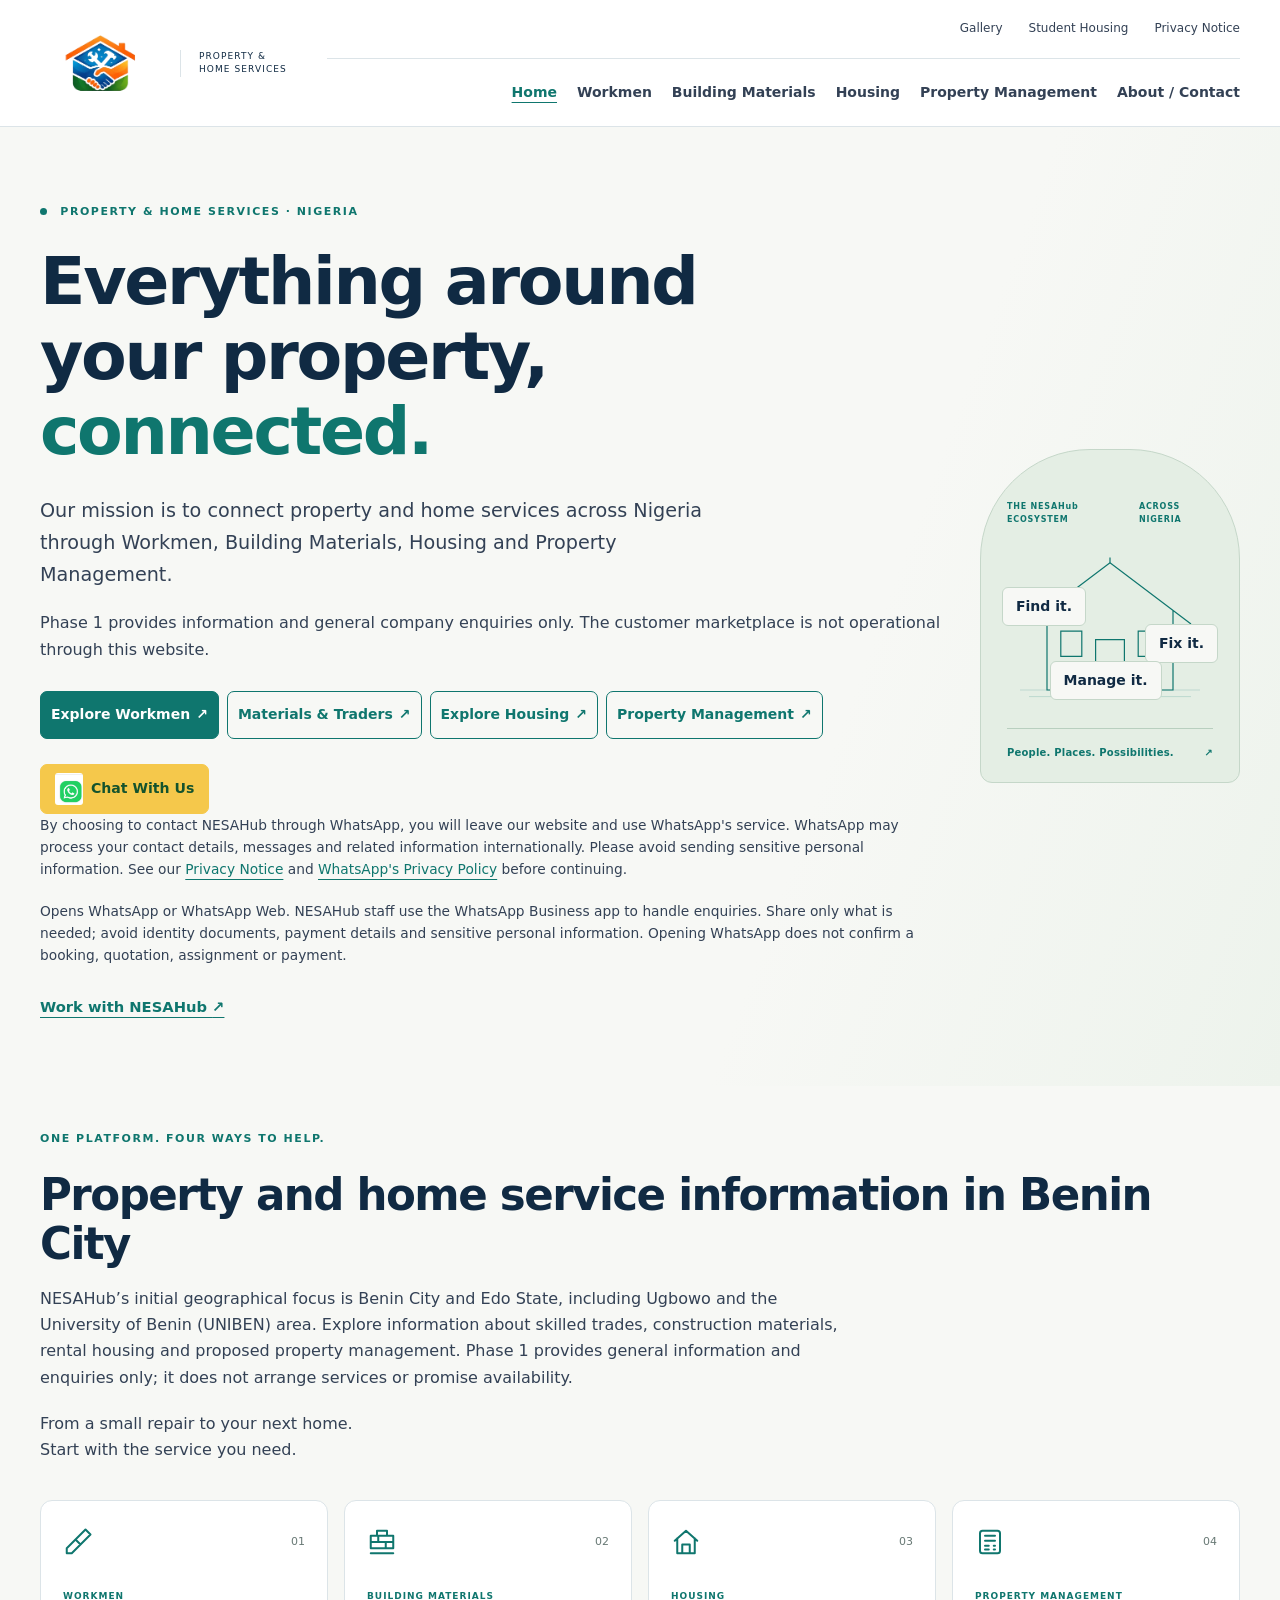
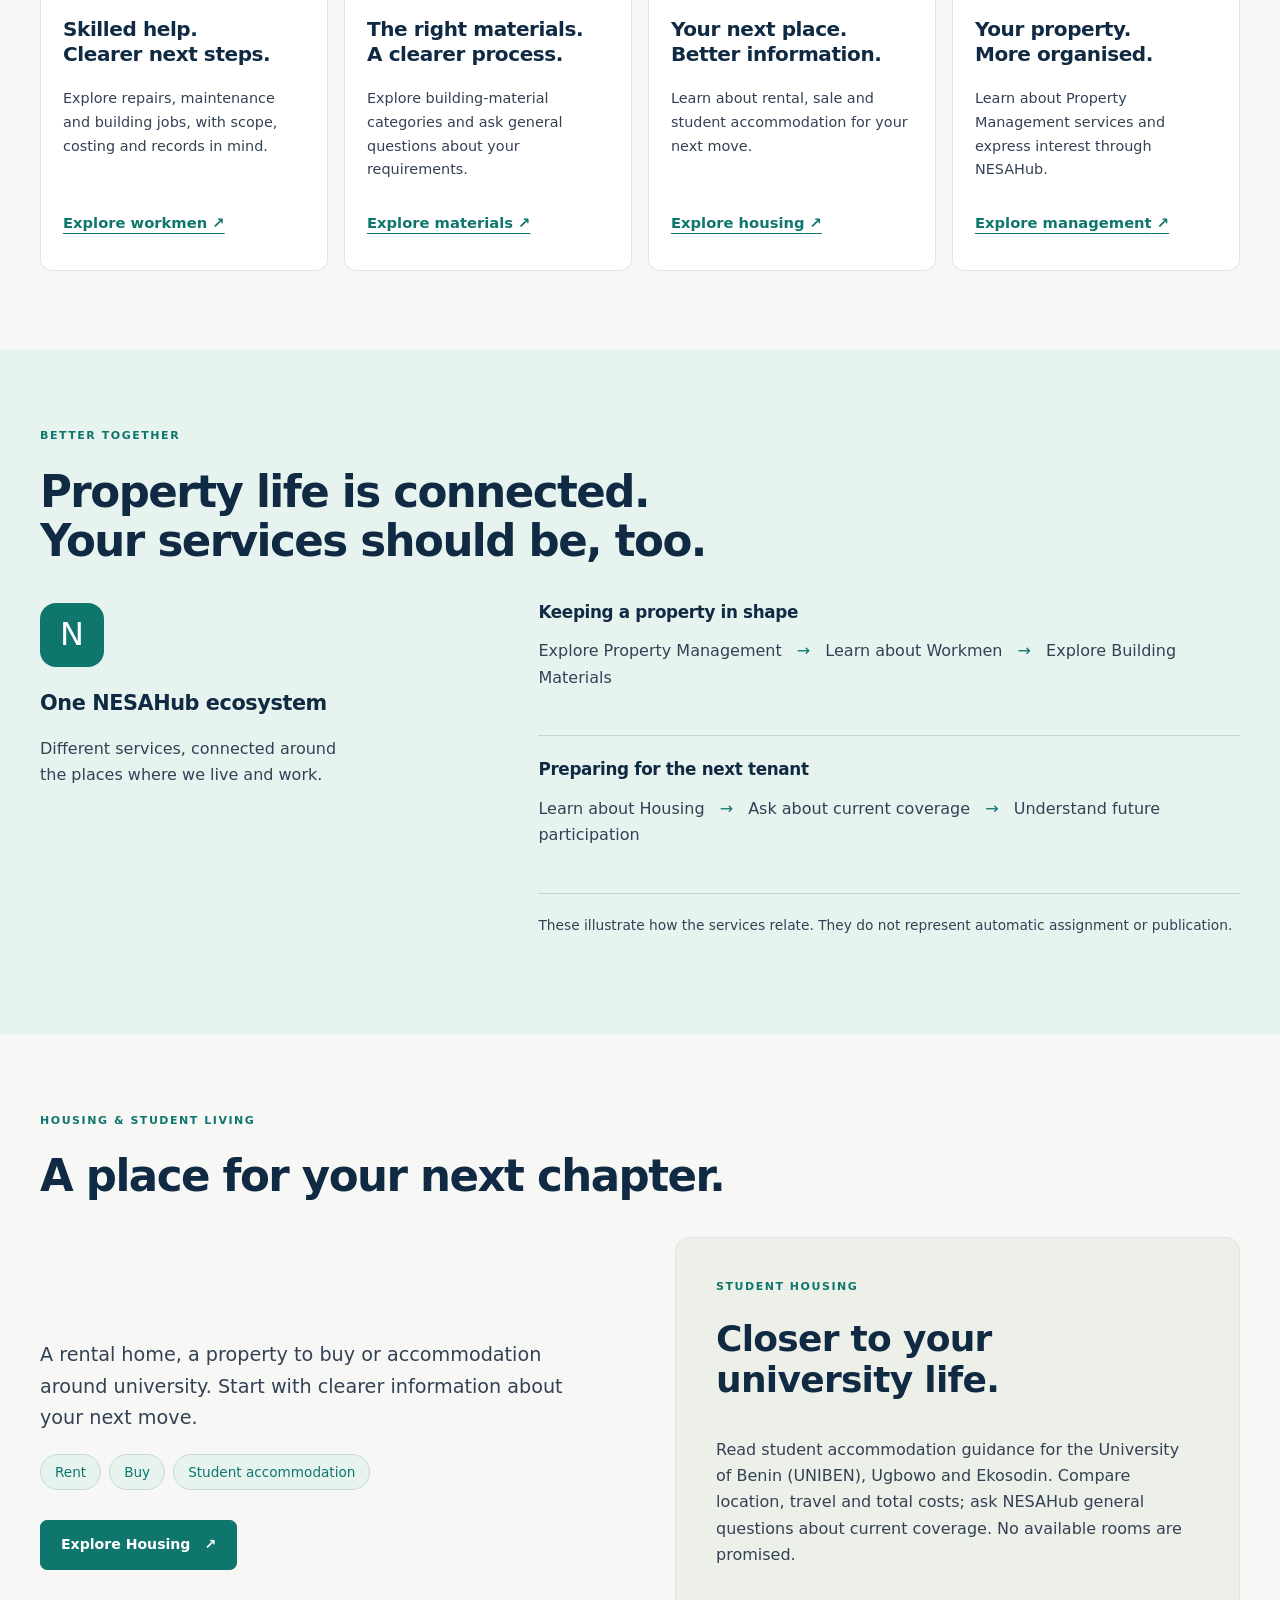
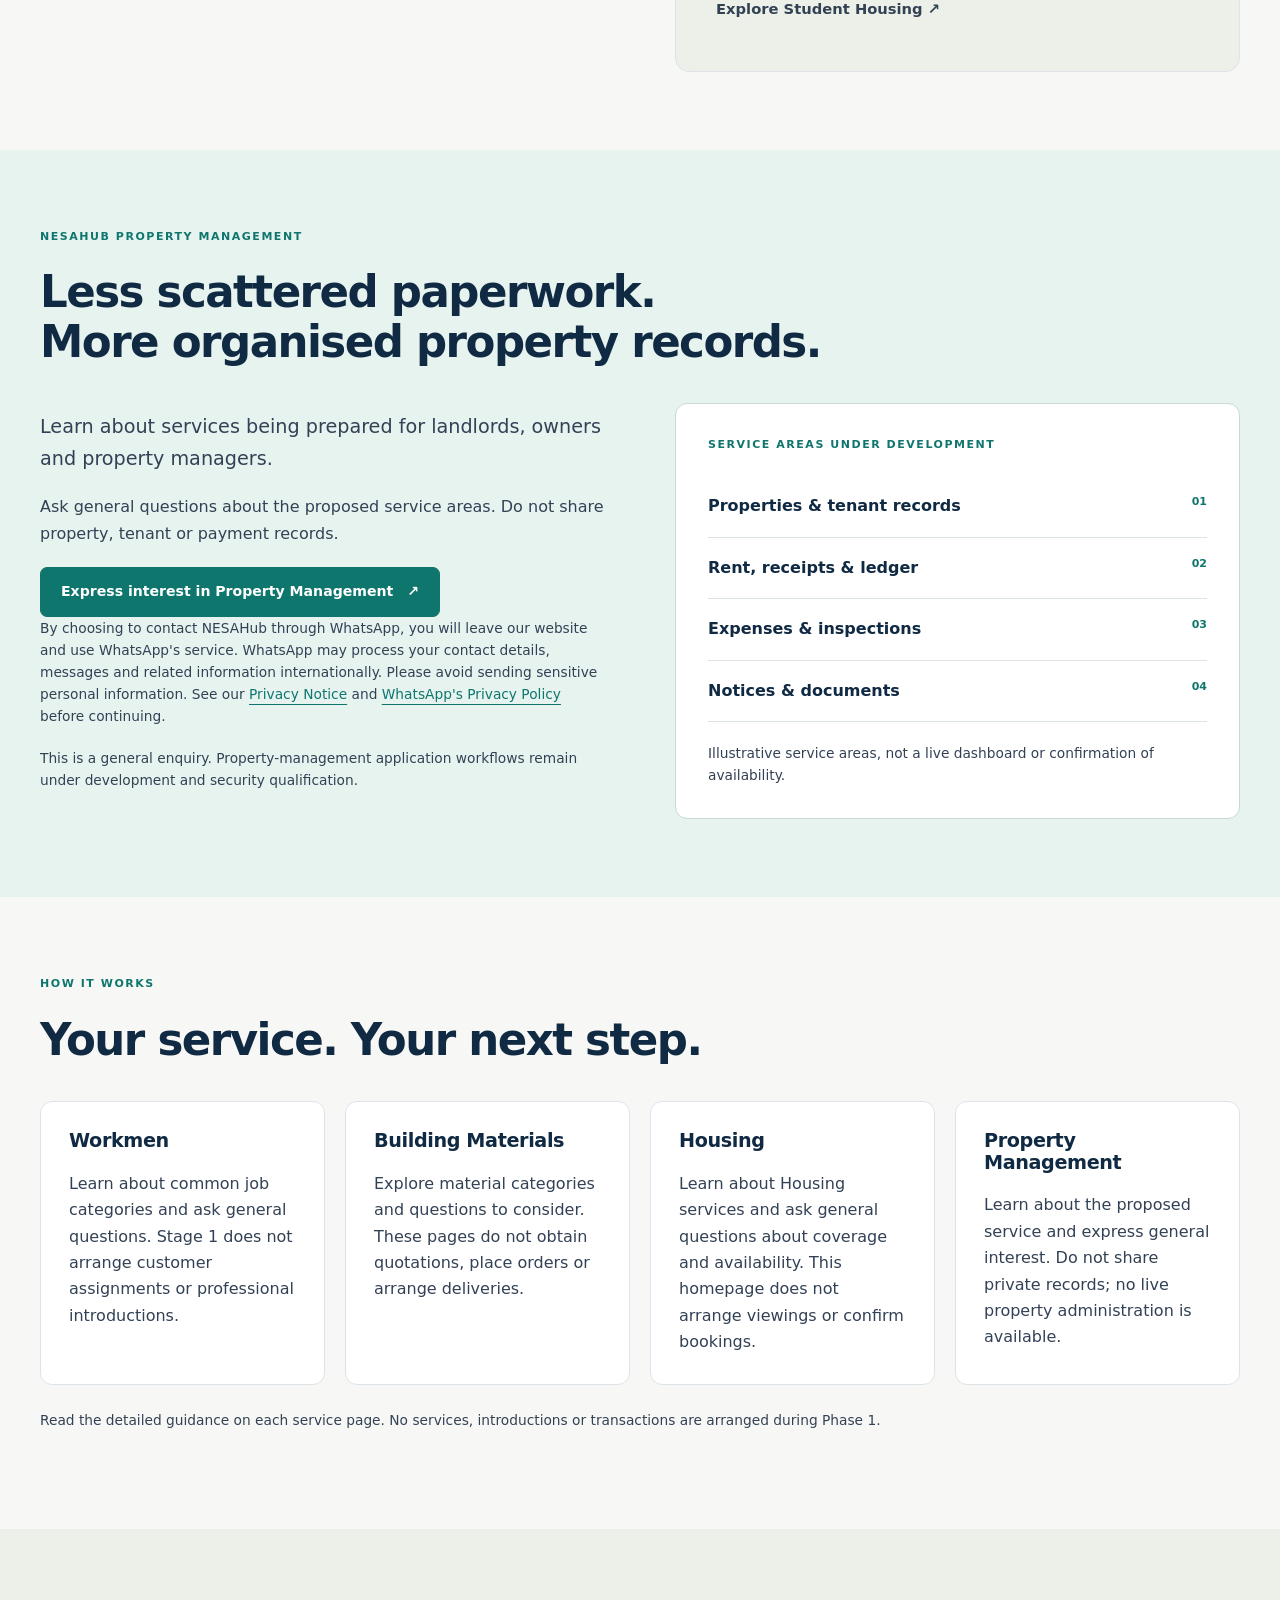
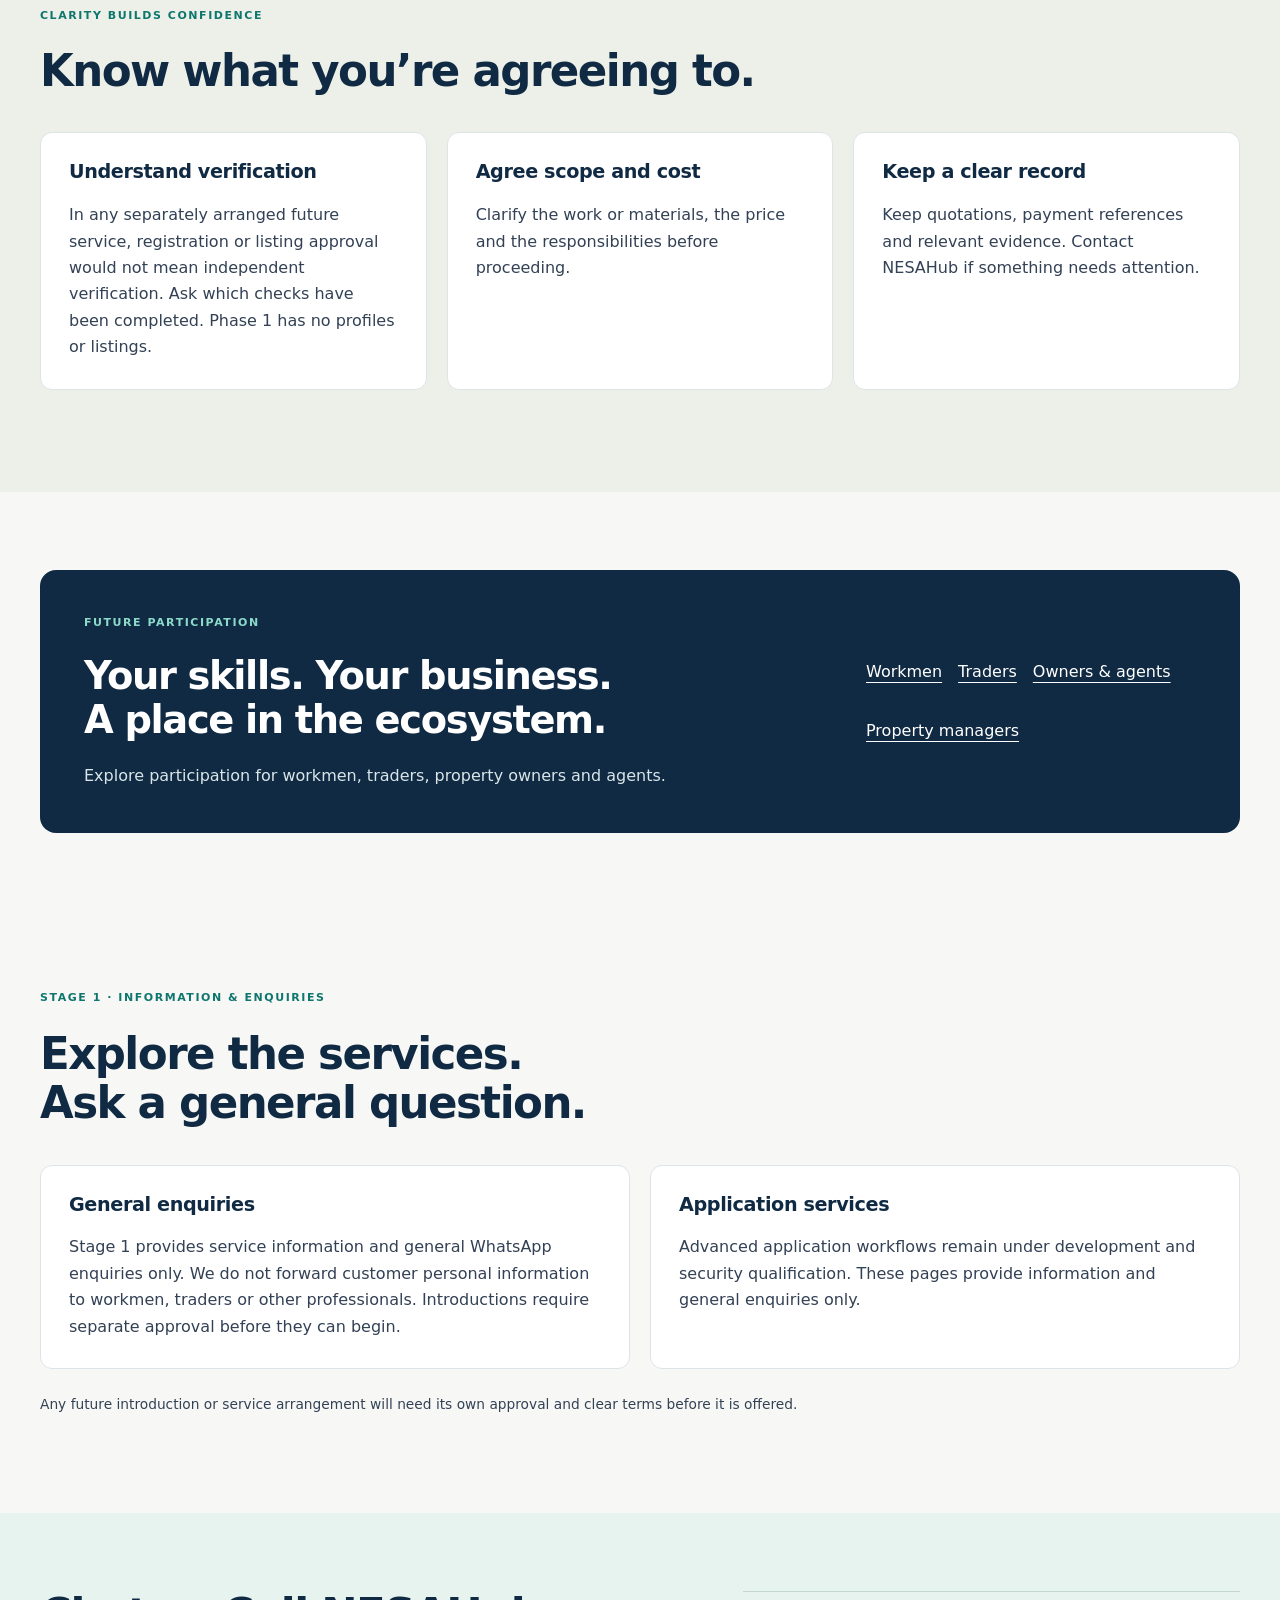
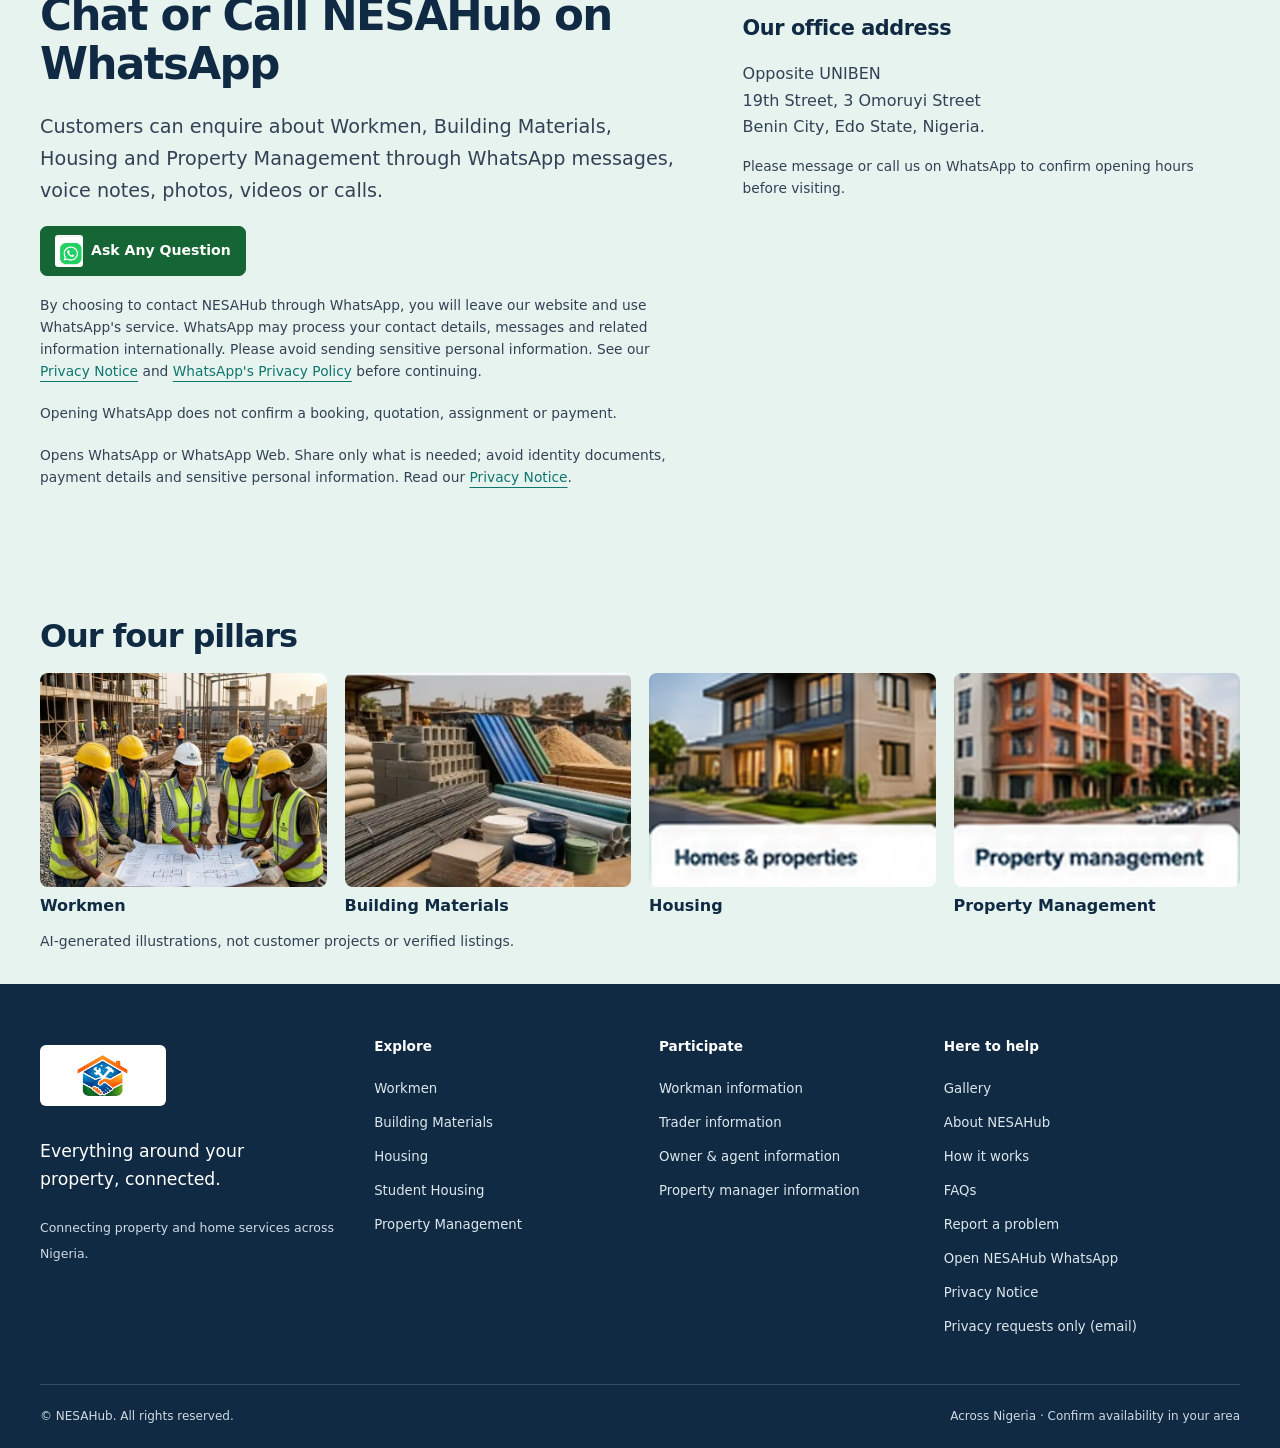
==== commit aed7460d: "seo: publish approved six-page Benin City and UNIBEN improvements" ====
--- a/index.html
+++ b/index.html
@@ -1,37 +1,39 @@
-<!doctype html>
-<html lang="en">
-<head>
-<meta charset="UTF-8">
-<meta name="viewport" content="width=device-width, initial-scale=1">
-<title>Property and home services across Nigeria | NESAHub</title>
-<meta name="description" content="Explore NESAHub: workmen, building materials, housing and property-management tools, across Nigeria.">
-<meta name="theme-color" content="#102A43">
-<meta property="og:type" content="website">
-<meta property="og:title" content="Property and home services across Nigeria | NESAHub">
-<meta property="og:description" content="Explore NESAHub: workmen, building materials, housing and property-management tools, across Nigeria.">
-<meta property="og:site_name" content="NESAHub">
-<meta name="twitter:card" content="summary">
-<link rel="stylesheet" href="assets/site.css">
-<script src="assets/site.js" defer></script>
-<link rel="stylesheet" href="assets/gallery.css">
-</head>
-<body id="top">
-<a class="skip-link" href="#main">Skip to content</a>
-<header class="site-header"><div class="container masthead">
-<a class="brand" href="index.html" aria-label="NESAHub home"><img src="nesahub-logo.png" alt="NESAHub" width="144" height="64"><span class="brand-note">PROPERTY &amp;<br> HOME SERVICES</span></a>
-<button class="menu-toggle" type="button" aria-expanded="false" aria-controls="site-navigation" hidden>Menu <span aria-hidden="true">☰</span></button>
-<nav id="site-navigation" aria-label="Main navigation"><div class="utility-links"><a href="index.html#gallery">Gallery</a><a href="housing.html#student-housing">Student Housing</a><a href="contact.html#privacy-notice">Privacy Notice</a></div><div class="service-links"><a href="index.html" aria-current="page">Home</a><a href="workmen.html">Workmen</a><a href="materials.html">Building Materials</a><a href="housing.html">Housing</a><a href="property-management.html">Property Management</a><a href="contact.html">About / Contact</a></div></nav></div></header>
-<main id="main" tabindex="-1"><section class="home-hero"><div class="container hero-grid"><div><p class="eyebrow"><span class="location-dot" aria-hidden="true"></span> PROPERTY &amp; HOME SERVICES · NIGERIA</p><h1>Everything around<br> your property,<br> <em>connected.</em></h1><p class="lead">Our mission is to connect property and home services across Nigeria through Workmen, Building Materials, Housing and Property Management.</p><p>Phase 1 provides information and general company enquiries only. The customer marketplace is not operational through this website.</p><div class="hero-actions"><a class="button" href="workmen.html">Explore Workmen<span aria-hidden="true"> ↗</span></a><a class="button button-outline" href="materials.html">Materials &amp; Traders<span aria-hidden="true"> ↗</span></a><a class="button button-outline" href="housing.html">Explore Housing<span aria-hidden="true"> ↗</span></a><a class="button button-outline" href="property-management.html">Property Management<span aria-hidden="true"> ↗</span></a></div><div class="inline-actions"><a class="button button-whatsapp homepage-whatsapp" href="https://wa.me/2349153249944" aria-label="Chat With Us on WhatsApp with NESAHub" aria-describedby="whatsapp-transfer-notice-1"><img src="assets/whatsapp-logo.jpeg" alt="" aria-hidden="true" width="28" height="32">Chat With Us</a></div><p class="small whatsapp-transfer-notice" id="whatsapp-transfer-notice-1">By choosing to contact NESAHub through WhatsApp, you will leave our website and use WhatsApp's service. WhatsApp may process your contact details, messages and related information internationally. Please avoid sending sensitive personal information. See our <a href="contact.html#privacy-notice">Privacy Notice</a> and <a href="https://www.whatsapp.com/legal/privacy-policy">WhatsApp's Privacy Policy</a> before continuing.</p><p class="small">Opens WhatsApp or WhatsApp Web. NESAHub staff use the WhatsApp Business app to handle enquiries. Share only what is needed; avoid identity documents, payment details and sensitive personal information. Opening WhatsApp does not confirm a booking, quotation, assignment or payment.</p><a class="text-link" href="index.html#participation">Work with NESAHub <span aria-hidden="true">↗</span></a></div><div class="hero-art" aria-hidden="true"><div class="art-top"><span>THE NESAHub ECOSYSTEM</span><span>ACROSS NIGERIA</span></div><div class="house-art"><svg viewBox="0 0 360 270" fill="none"><path d="M45 130 180 28l135 102M75 108v132h210V108" stroke="currentColor" stroke-width="2"/><path d="M156 240v-84h48v84M98 142h35v42H98zM227 142h35v42h-35zM180 28v-9" stroke="currentColor" stroke-width="2"/><path d="M30 240h300M45 251h270" stroke="currentColor" opacity=".3"/></svg><span class="art-label label-one">Find it.</span><span class="art-label label-two">Fix it.</span><span class="art-label label-three">Manage it.</span></div><div class="art-bottom"><span>People. Places. Possibilities.</span><span>↗</span></div></div></div></section><section class="section services-section" id="services"><div class="container"><div class="section-heading heading-row"><div><p class="eyebrow">ONE PLATFORM. FOUR WAYS TO HELP.</p><h2>What brings you here?</h2></div><p>From a small repair to your next home.<br> Start with the service you need.</p></div><div class="pillar-grid"><article class="pillar"><div class="pillar-top"><svg class="icon" viewBox="0 0 24 24" aria-hidden="true" fill="none" stroke="currentColor" stroke-width="1.6" stroke-linecap="round" stroke-linejoin="round"><path d="m14 6 4-4 4 4-4 4m-4-4-4 4 4 4 4-4M10 10 3 17v4h4l7-7"/></svg><span>01</span></div><p class="eyebrow">Workmen</p><h3>Skilled help.<br> Clearer next steps.</h3><p>Explore repairs, maintenance and building jobs, with scope, costing and records in mind.</p><a class="text-link" href="workmen.html">Explore workmen<span aria-hidden="true"> ↗</span></a></article><article class="pillar"><div class="pillar-top"><svg class="icon" viewBox="0 0 24 24" aria-hidden="true" fill="none" stroke="currentColor" stroke-width="1.6" stroke-linecap="round" stroke-linejoin="round"><path d="M3 7h18v5H3zM3 12h18v5H3zM8 7V3h8v4M9 7v5m6 0v5M3 21h18"/></svg><span>02</span></div><p class="eyebrow">Building Materials</p><h3>The right materials.<br> A clearer process.</h3><p>Explore building-material categories and ask general questions about your requirements.</p><a class="text-link" href="materials.html">Explore materials<span aria-hidden="true"> ↗</span></a></article><article class="pillar"><div class="pillar-top"><svg class="icon" viewBox="0 0 24 24" aria-hidden="true" fill="none" stroke="currentColor" stroke-width="1.6" stroke-linecap="round" stroke-linejoin="round"><path d="m3 11 9-8 9 8M5 9v12h14V9M9 21v-7h6v7"/></svg><span>03</span></div><p class="eyebrow">Housing</p><h3>Your next place.<br> Better information.</h3><p>Learn about rental, sale and student accommodation for your next move.</p><a class="text-link" href="housing.html">Explore housing<span aria-hidden="true"> ↗</span></a></article><article class="pillar"><div class="pillar-top"><svg class="icon" viewBox="0 0 24 24" aria-hidden="true" fill="none" stroke="currentColor" stroke-width="1.6" stroke-linecap="round" stroke-linejoin="round"><rect x="4" y="3" width="16" height="18" rx="2"/><path d="M8 7h8M8 11h8m-8 4h3m4 0h1m-8 3h3m4 0h1"/></svg><span>04</span></div><p class="eyebrow">Property Management</p><h3>Your property.<br> More organised.</h3><p>Learn about Property Management services and express interest through NESAHub.</p><a class="text-link" href="property-management.html">Explore management<span aria-hidden="true"> ↗</span></a></article></div></div></section><section class="section soft-section"><div class="container"><div class="section-heading"><p class="eyebrow">BETTER TOGETHER</p><h2>Property life is connected.<br> Your services should be, too.</h2></div><div class="ecosystem"><div class="ecosystem-intro"><span class="symbol" aria-hidden="true">N</span><h3>One NESAHub ecosystem</h3><p>Different services, connected around the places where we live and work.</p></div><div class="journey-lines"><div><h3>Keeping a property in shape</h3><p>Explore Property Management <span aria-hidden="true">→</span> Learn about Workmen <span aria-hidden="true">→</span> Explore Building Materials</p></div><div><h3>Preparing for the next tenant</h3><p>Learn about Housing <span aria-hidden="true">→</span> Ask about current coverage <span aria-hidden="true">→</span> Understand future participation</p></div><p class="small">These illustrate how the services relate. They do not represent automatic assignment or publication.</p></div></div></div></section>
-<section class="section "><div class="container"><div class="section-heading"><p class="eyebrow">HOUSING & STUDENT LIVING</p><h2>A place for your next chapter.</h2></div><div class="split-feature"><div><p class="lead">A rental home, a property to buy or accommodation around university. Start with clearer information about your next move.</p><div class="tag-row"><span>Rent</span><span>Buy</span><span>Student accommodation</span></div><a class="button" href="housing.html">Explore Housing<span aria-hidden="true"> ↗</span></a></div><a class="editorial-card" href="housing.html#student-housing"><p class="eyebrow">STUDENT HOUSING</p><h3>Closer to your<br> university life.</h3><p>Learn about student accommodation around UNIBEN, Ugbowo and Ekosodin. Ask NESAHub about current coverage and availability.</p><span class="text-link">Explore Student Housing ↗</span></a></div></div></section>
-<section class="section soft-section"><div class="container"><div class="section-heading"><p class="eyebrow">NESAHub PROPERTY MANAGEMENT</p><h2>Less scattered paperwork.<br> More organised property records.</h2></div><div class="split-feature"><div><p class="lead">Learn about services being prepared for landlords, owners and property managers.</p><p>Ask general questions about the proposed service areas. Do not share property, tenant or payment records.</p><a class="button" href="https://wa.me/2349153249944" aria-describedby="whatsapp-transfer-notice-2">Express interest in Property Management<span aria-hidden="true"> ↗</span></a><p class="small whatsapp-transfer-notice" id="whatsapp-transfer-notice-2">By choosing to contact NESAHub through WhatsApp, you will leave our website and use WhatsApp's service. WhatsApp may process your contact details, messages and related information internationally. Please avoid sending sensitive personal information. See our <a href="contact.html#privacy-notice">Privacy Notice</a> and <a href="https://www.whatsapp.com/legal/privacy-policy">WhatsApp's Privacy Policy</a> before continuing.</p><p class="small">This is a general enquiry. Property-management application workflows remain under development and security qualification.</p></div><div class="record-board"><p class="eyebrow">SERVICE AREAS UNDER DEVELOPMENT</p><ul><li>Properties &amp; tenant records <span>01</span></li><li>Rent, receipts &amp; ledger <span>02</span></li><li>Expenses &amp; inspections <span>03</span></li><li>Notices &amp; documents <span>04</span></li></ul><p class="small">Illustrative service areas, not a live dashboard or confirmation of availability.</p></div></div></div></section>
-<section class="section" id="how"><div class="container"><div class="section-heading"><p class="eyebrow">HOW IT WORKS</p><h2>Your service. Your next step.</h2></div><div class="card-grid "><article class="card"><h3>Workmen</h3><p>Learn about common job categories and ask general questions. Stage 1 does not arrange customer assignments or professional introductions.</p></article><article class="card"><h3>Building Materials</h3><p>Explore material categories and questions to consider. These pages do not obtain quotations, place orders or arrange deliveries.</p></article><article class="card"><h3>Housing</h3><p>Learn about Housing services and ask general questions about coverage and availability. This homepage does not arrange viewings or confirm bookings.</p></article><article class="card"><h3>Property Management</h3><p>Learn about the proposed service and express general interest. Do not share private records; no live property administration is available.</p></article></div><p class="small">Read the detailed guidance on each service page. No services, introductions or transactions are arranged during Phase 1.</p></div></section>
-<section class="section trust-section" id="trust"><div class="container"><div class="section-heading"><p class="eyebrow">CLARITY BUILDS CONFIDENCE</p><h2>Know what you’re agreeing to.</h2></div><div class="card-grid three"><article class="card"><h3>Understand verification</h3><p>In any separately arranged future service, registration or listing approval would not mean independent verification. Ask which checks have been completed. Phase 1 has no profiles or listings.</p></article><article class="card"><h3>Agree scope and cost</h3><p>Clarify the work or materials, the price and the responsibilities before proceeding.</p></article><article class="card"><h3>Keep a clear record</h3><p>Keep quotations, payment references and relevant evidence. Contact NESAHub if something needs attention.</p></article></div></div></section>
-<section class="section" id="participation"><div class="container"><div class="cta-panel"><div><p class="eyebrow">FUTURE PARTICIPATION</p><h2>Your skills. Your business.<br> A place in the ecosystem.</h2><p>Explore participation for workmen, traders, property owners and agents.</p></div><div class="participation-links"><a href="workmen.html#workman-participation">Workmen</a><a href="materials.html#trader-participation">Traders</a><a href="housing.html#owner-participation">Owners &amp; agents</a><a href="property-management.html#manager-participation">Property managers</a></div></div></div></section>
-<section class="section" id="pricing"><div class="container"><div class="section-heading"><p class="eyebrow">STAGE 1 · INFORMATION &amp; ENQUIRIES</p><h2>Explore the services.<br> Ask a general question.</h2></div><div class="card-grid two"><article class="card"><h3>General enquiries</h3><p>Stage 1 provides service information and general WhatsApp enquiries only. We do not forward customer personal information to workmen, traders or other professionals. Introductions require separate approval before they can begin.</p></article><article class="card"><h3>Application services</h3><p>Advanced application workflows remain under development and security qualification. These pages provide information and general enquiries only.</p></article></div><p class="small">Any future introduction or service arrangement will need its own approval and clear terms before it is offered.</p></div></section><section class="section soft-section" id="contact"><div class="container contact-grid"><div class="whatsapp-contact"><h2>Chat or Call NESAHub on WhatsApp</h2><p class="lead">Customers can enquire about Workmen, Building Materials, Housing and Property Management through WhatsApp messages, voice notes, photos, videos or calls.</p><a class="button button-whatsapp homepage-whatsapp" href="https://wa.me/2349153249944" aria-label="Ask Any Question on WhatsApp with NESAHub" aria-describedby="whatsapp-transfer-notice-3"><img src="assets/whatsapp-logo.jpeg" alt="" aria-hidden="true" width="28" height="32">Ask Any Question</a><p class="small whatsapp-transfer-notice" id="whatsapp-transfer-notice-3">By choosing to contact NESAHub through WhatsApp, you will leave our website and use WhatsApp's service. WhatsApp may process your contact details, messages and related information internationally. Please avoid sending sensitive personal information. See our <a href="contact.html#privacy-notice">Privacy Notice</a> and <a href="https://www.whatsapp.com/legal/privacy-policy">WhatsApp's Privacy Policy</a> before continuing.</p><p class="small">Opening WhatsApp does not confirm a booking, quotation, assignment or payment.</p><p class="small">Opens WhatsApp or WhatsApp Web. Share only what is needed; avoid identity documents, payment details and sensitive personal information. Read our <a href="contact.html#privacy-notice">Privacy Notice</a>.</p></div><div class="address"><h3>Our office address</h3><address>Opposite UNIBEN<br> 19th Street, 3 Omoruyi Street<br> Benin City, Edo State, Nigeria.</address><p class="small">Please message or call us on WhatsApp to confirm opening hours before visiting.</p></div></div></section><section class="gallery-page section soft-section" id="gallery" aria-labelledby="gallery-heading"><div class="container"><h2 id="gallery-heading">Our four pillars</h2><div class="gallery-categories"><a class="gallery-card" href="workmen.html"><img src="assets/homepage-workmen.jpg" width="600" height="450" alt="Construction workers wearing safety helmets examining building plans." loading="lazy" decoding="async"><span class="gallery-label">Workmen</span></a><a class="gallery-card" href="materials.html"><img src="assets/homepage-building-materials.jpg" width="600" height="450" alt="Cement, blocks, pipes, steel and other materials at a supply yard." loading="lazy" decoding="async"><span class="gallery-label">Building Materials</span></a><a class="gallery-card" href="housing.html"><img src="assets/illustrative-housing.webp" width="600" height="450" alt="Illustrative housing scene — not an actual NESAHub listing or project" loading="lazy" decoding="async"><span class="gallery-label">Housing</span></a><a class="gallery-card" href="property-management.html"><img src="assets/illustrative-management.webp" width="600" height="450" alt="Illustrative property-management scene — not an actual NESAHub project" loading="lazy" decoding="async"><span class="gallery-label">Property Management</span></a></div><p class="gallery-disclosure">AI-generated illustrations, not customer projects or verified listings.</p></div></section></main>
-<footer class="site-footer"><div class="container footer-grid"><div class="footer-brand"><a href="index.html"><img src="nesahub-logo.png" alt="NESAHub home" width="144" height="64" loading="lazy"></a><p>Everything around your<br> property, connected.</p><span>Connecting property and home services across Nigeria.</span></div>
-<div><h2>Explore</h2><a href="workmen.html">Workmen</a><a href="materials.html">Building Materials</a><a href="housing.html">Housing</a><a href="housing.html#student-housing">Student Housing</a><a href="property-management.html">Property Management</a></div>
-<div><h2>Participate</h2><a href="workmen.html#workman-participation">Workman information</a><a href="materials.html#trader-participation">Trader information</a><a href="housing.html#owner-participation">Owner &amp; agent information</a><a href="property-management.html#manager-participation">Property manager information</a></div>
-<div><h2>Here to help</h2><a href="index.html#gallery">Gallery</a><a href="contact.html#about">About NESAHub</a><a href="index.html#how">How it works</a><a href="contact.html#faqs">FAQs</a><a href="contact.html#support">Report a problem</a><a href="https://wa.me/2349153249944">Open NESAHub WhatsApp</a><a href="contact.html#privacy-notice">Privacy Notice</a><a href="mailto:nesahub.operations@gmail.com">Privacy requests only (email)</a></div></div>
-<div class="container footer-bottom"><p>© NESAHub. All rights reserved.</p><p>Across Nigeria · Confirm availability in your area</p></div></footer>
-</body>
-</html>
+<!doctype html>
+<html lang="en">
+<head>
+<meta charset="UTF-8">
+<meta name="viewport" content="width=device-width, initial-scale=1">
+<title>NESAHub Benin City | Property &amp; Home Service Information</title>
+<meta name="description" content="Explore NESAHub’s four pillars from Benin City, Edo State: workmen, building materials, housing and proposed property management. Information and enquiries only.">
+<link rel="canonical" href="https://nesahub.com/">
+<meta property="og:url" content="https://nesahub.com/">
+<meta name="theme-color" content="#102A43">
+<meta property="og:type" content="website">
+<meta property="og:title" content="NESAHub Benin City | Property &amp; Home Service Information">
+<meta property="og:description" content="Explore NESAHub’s four pillars from Benin City, Edo State: workmen, building materials, housing and proposed property management. Information and enquiries only.">
+<meta property="og:site_name" content="NESAHub">
+<meta name="twitter:card" content="summary">
+<link rel="stylesheet" href="assets/site.css">
+<script src="assets/site.js" defer></script>
+<link rel="stylesheet" href="assets/gallery.css">
+</head>
+<body id="top">
+<a class="skip-link" href="#main">Skip to content</a>
+<header class="site-header"><div class="container masthead">
+<a class="brand" href="https://nesahub.com/" aria-label="NESAHub home"><img src="nesahub-logo.png" alt="NESAHub" width="144" height="64"><span class="brand-note">PROPERTY &amp;<br> HOME SERVICES</span></a>
+<button class="menu-toggle" type="button" aria-expanded="false" aria-controls="site-navigation" hidden>Menu <span aria-hidden="true">☰</span></button>
+<nav id="site-navigation" aria-label="Main navigation"><div class="utility-links"><a href="https://nesahub.com/#gallery">Gallery</a><a href="housing.html#student-housing">Student Housing</a><a href="contact.html#privacy-notice">Privacy Notice</a></div><div class="service-links"><a href="https://nesahub.com/" aria-current="page">Home</a><a href="workmen.html">Workmen</a><a href="materials.html">Building Materials</a><a href="housing.html">Housing</a><a href="property-management.html">Property Management</a><a href="contact.html">About / Contact</a></div></nav></div></header>
+<main id="main" tabindex="-1"><section class="home-hero"><div class="container hero-grid"><div><p class="eyebrow"><span class="location-dot" aria-hidden="true"></span> PROPERTY &amp; HOME SERVICES · NIGERIA</p><h1>Everything around<br> your property,<br> <em>connected.</em></h1><p class="lead">Our mission is to connect property and home services across Nigeria through Workmen, Building Materials, Housing and Property Management.</p><p>Phase 1 provides information and general company enquiries only. The customer marketplace is not operational through this website.</p><div class="hero-actions"><a class="button" href="workmen.html">Explore Workmen<span aria-hidden="true"> ↗</span></a><a class="button button-outline" href="materials.html">Materials &amp; Traders<span aria-hidden="true"> ↗</span></a><a class="button button-outline" href="housing.html">Explore Housing<span aria-hidden="true"> ↗</span></a><a class="button button-outline" href="property-management.html">Property Management<span aria-hidden="true"> ↗</span></a></div><div class="inline-actions"><a class="button button-whatsapp homepage-whatsapp" href="https://wa.me/2349153249944" aria-label="Chat With Us on WhatsApp with NESAHub" aria-describedby="whatsapp-transfer-notice-1"><img src="assets/whatsapp-logo.jpeg" alt="" aria-hidden="true" width="28" height="32">Chat With Us</a></div><p class="small whatsapp-transfer-notice" id="whatsapp-transfer-notice-1">By choosing to contact NESAHub through WhatsApp, you will leave our website and use WhatsApp's service. WhatsApp may process your contact details, messages and related information internationally. Please avoid sending sensitive personal information. See our <a href="contact.html#privacy-notice">Privacy Notice</a> and <a href="https://www.whatsapp.com/legal/privacy-policy">WhatsApp's Privacy Policy</a> before continuing.</p><p class="small">Opens WhatsApp or WhatsApp Web. NESAHub staff use the WhatsApp Business app to handle enquiries. Share only what is needed; avoid identity documents, payment details and sensitive personal information. Opening WhatsApp does not confirm a booking, quotation, assignment or payment.</p><a class="text-link" href="https://nesahub.com/#participation">Work with NESAHub <span aria-hidden="true">↗</span></a></div><div class="hero-art" aria-hidden="true"><div class="art-top"><span>THE NESAHub ECOSYSTEM</span><span>ACROSS NIGERIA</span></div><div class="house-art"><svg viewBox="0 0 360 270" fill="none"><path d="M45 130 180 28l135 102M75 108v132h210V108" stroke="currentColor" stroke-width="2"/><path d="M156 240v-84h48v84M98 142h35v42H98zM227 142h35v42h-35zM180 28v-9" stroke="currentColor" stroke-width="2"/><path d="M30 240h300M45 251h270" stroke="currentColor" opacity=".3"/></svg><span class="art-label label-one">Find it.</span><span class="art-label label-two">Fix it.</span><span class="art-label label-three">Manage it.</span></div><div class="art-bottom"><span>People. Places. Possibilities.</span><span>↗</span></div></div></div></section><section class="section services-section" id="services"><div class="container"><div class="section-heading"><div><p class="eyebrow">ONE PLATFORM. FOUR WAYS TO HELP.</p><h2>Property and home service information in Benin City</h2><p style="margin-top:16px;max-width:800px">NESAHub’s initial geographical focus is Benin City and Edo State, including Ugbowo and the University of Benin (UNIBEN) area. Explore information about skilled trades, construction materials, rental housing and proposed property management. Phase 1 provides general information and enquiries only; it does not arrange services or promise availability.</p></div><p>From a small repair to your next home.<br> Start with the service you need.</p></div><div class="pillar-grid"><article class="pillar"><div class="pillar-top"><svg class="icon" viewBox="0 0 24 24" aria-hidden="true" fill="none" stroke="currentColor" stroke-width="1.6" stroke-linecap="round" stroke-linejoin="round"><path d="m14 6 4-4 4 4-4 4m-4-4-4 4 4 4 4-4M10 10 3 17v4h4l7-7"/></svg><span>01</span></div><p class="eyebrow">Workmen</p><h3>Skilled help.<br> Clearer next steps.</h3><p>Explore repairs, maintenance and building jobs, with scope, costing and records in mind.</p><a class="text-link" href="workmen.html">Explore workmen<span aria-hidden="true"> ↗</span></a></article><article class="pillar"><div class="pillar-top"><svg class="icon" viewBox="0 0 24 24" aria-hidden="true" fill="none" stroke="currentColor" stroke-width="1.6" stroke-linecap="round" stroke-linejoin="round"><path d="M3 7h18v5H3zM3 12h18v5H3zM8 7V3h8v4M9 7v5m6 0v5M3 21h18"/></svg><span>02</span></div><p class="eyebrow">Building Materials</p><h3>The right materials.<br> A clearer process.</h3><p>Explore building-material categories and ask general questions about your requirements.</p><a class="text-link" href="materials.html">Explore materials<span aria-hidden="true"> ↗</span></a></article><article class="pillar"><div class="pillar-top"><svg class="icon" viewBox="0 0 24 24" aria-hidden="true" fill="none" stroke="currentColor" stroke-width="1.6" stroke-linecap="round" stroke-linejoin="round"><path d="m3 11 9-8 9 8M5 9v12h14V9M9 21v-7h6v7"/></svg><span>03</span></div><p class="eyebrow">Housing</p><h3>Your next place.<br> Better information.</h3><p>Learn about rental, sale and student accommodation for your next move.</p><a class="text-link" href="housing.html">Explore housing<span aria-hidden="true"> ↗</span></a></article><article class="pillar"><div class="pillar-top"><svg class="icon" viewBox="0 0 24 24" aria-hidden="true" fill="none" stroke="currentColor" stroke-width="1.6" stroke-linecap="round" stroke-linejoin="round"><rect x="4" y="3" width="16" height="18" rx="2"/><path d="M8 7h8M8 11h8m-8 4h3m4 0h1m-8 3h3m4 0h1"/></svg><span>04</span></div><p class="eyebrow">Property Management</p><h3>Your property.<br> More organised.</h3><p>Learn about Property Management services and express interest through NESAHub.</p><a class="text-link" href="property-management.html">Explore management<span aria-hidden="true"> ↗</span></a></article></div></div></section><section class="section soft-section"><div class="container"><div class="section-heading"><p class="eyebrow">BETTER TOGETHER</p><h2>Property life is connected.<br> Your services should be, too.</h2></div><div class="ecosystem"><div class="ecosystem-intro"><span class="symbol" aria-hidden="true">N</span><h3>One NESAHub ecosystem</h3><p>Different services, connected around the places where we live and work.</p></div><div class="journey-lines"><div><h3>Keeping a property in shape</h3><p>Explore Property Management <span aria-hidden="true">→</span> Learn about Workmen <span aria-hidden="true">→</span> Explore Building Materials</p></div><div><h3>Preparing for the next tenant</h3><p>Learn about Housing <span aria-hidden="true">→</span> Ask about current coverage <span aria-hidden="true">→</span> Understand future participation</p></div><p class="small">These illustrate how the services relate. They do not represent automatic assignment or publication.</p></div></div></div></section>
+<section class="section "><div class="container"><div class="section-heading"><p class="eyebrow">HOUSING & STUDENT LIVING</p><h2>A place for your next chapter.</h2></div><div class="split-feature"><div><p class="lead">A rental home, a property to buy or accommodation around university. Start with clearer information about your next move.</p><div class="tag-row"><span>Rent</span><span>Buy</span><span>Student accommodation</span></div><a class="button" href="housing.html">Explore Housing<span aria-hidden="true"> ↗</span></a></div><a class="editorial-card" href="housing.html#student-housing"><p class="eyebrow">STUDENT HOUSING</p><h3>Closer to your<br> university life.</h3><p>Read student accommodation guidance for the University of Benin (UNIBEN), Ugbowo and Ekosodin. Compare location, travel and total costs; ask NESAHub general questions about current coverage. No available rooms are promised.</p><span class="text-link">Explore Student Housing ↗</span></a></div></div></section>
+<section class="section soft-section"><div class="container"><div class="section-heading"><p class="eyebrow">NESAHub PROPERTY MANAGEMENT</p><h2>Less scattered paperwork.<br> More organised property records.</h2></div><div class="split-feature"><div><p class="lead">Learn about services being prepared for landlords, owners and property managers.</p><p>Ask general questions about the proposed service areas. Do not share property, tenant or payment records.</p><a class="button" href="https://wa.me/2349153249944" aria-describedby="whatsapp-transfer-notice-2">Express interest in Property Management<span aria-hidden="true"> ↗</span></a><p class="small whatsapp-transfer-notice" id="whatsapp-transfer-notice-2">By choosing to contact NESAHub through WhatsApp, you will leave our website and use WhatsApp's service. WhatsApp may process your contact details, messages and related information internationally. Please avoid sending sensitive personal information. See our <a href="contact.html#privacy-notice">Privacy Notice</a> and <a href="https://www.whatsapp.com/legal/privacy-policy">WhatsApp's Privacy Policy</a> before continuing.</p><p class="small">This is a general enquiry. Property-management application workflows remain under development and security qualification.</p></div><div class="record-board"><p class="eyebrow">SERVICE AREAS UNDER DEVELOPMENT</p><ul><li>Properties &amp; tenant records <span>01</span></li><li>Rent, receipts &amp; ledger <span>02</span></li><li>Expenses &amp; inspections <span>03</span></li><li>Notices &amp; documents <span>04</span></li></ul><p class="small">Illustrative service areas, not a live dashboard or confirmation of availability.</p></div></div></div></section>
+<section class="section" id="how"><div class="container"><div class="section-heading"><p class="eyebrow">HOW IT WORKS</p><h2>Your service. Your next step.</h2></div><div class="card-grid "><article class="card"><h3>Workmen</h3><p>Learn about common job categories and ask general questions. Stage 1 does not arrange customer assignments or professional introductions.</p></article><article class="card"><h3>Building Materials</h3><p>Explore material categories and questions to consider. These pages do not obtain quotations, place orders or arrange deliveries.</p></article><article class="card"><h3>Housing</h3><p>Learn about Housing services and ask general questions about coverage and availability. This homepage does not arrange viewings or confirm bookings.</p></article><article class="card"><h3>Property Management</h3><p>Learn about the proposed service and express general interest. Do not share private records; no live property administration is available.</p></article></div><p class="small">Read the detailed guidance on each service page. No services, introductions or transactions are arranged during Phase 1.</p></div></section>
+<section class="section trust-section" id="trust"><div class="container"><div class="section-heading"><p class="eyebrow">CLARITY BUILDS CONFIDENCE</p><h2>Know what you’re agreeing to.</h2></div><div class="card-grid three"><article class="card"><h3>Understand verification</h3><p>In any separately arranged future service, registration or listing approval would not mean independent verification. Ask which checks have been completed. Phase 1 has no profiles or listings.</p></article><article class="card"><h3>Agree scope and cost</h3><p>Clarify the work or materials, the price and the responsibilities before proceeding.</p></article><article class="card"><h3>Keep a clear record</h3><p>Keep quotations, payment references and relevant evidence. Contact NESAHub if something needs attention.</p></article></div></div></section>
+<section class="section" id="participation"><div class="container"><div class="cta-panel"><div><p class="eyebrow">FUTURE PARTICIPATION</p><h2>Your skills. Your business.<br> A place in the ecosystem.</h2><p>Explore participation for workmen, traders, property owners and agents.</p></div><div class="participation-links"><a href="workmen.html#workman-participation">Workmen</a><a href="materials.html#trader-participation">Traders</a><a href="housing.html#owner-participation">Owners &amp; agents</a><a href="property-management.html#manager-participation">Property managers</a></div></div></div></section>
+<section class="section" id="pricing"><div class="container"><div class="section-heading"><p class="eyebrow">STAGE 1 · INFORMATION &amp; ENQUIRIES</p><h2>Explore the services.<br> Ask a general question.</h2></div><div class="card-grid two"><article class="card"><h3>General enquiries</h3><p>Stage 1 provides service information and general WhatsApp enquiries only. We do not forward customer personal information to workmen, traders or other professionals. Introductions require separate approval before they can begin.</p></article><article class="card"><h3>Application services</h3><p>Advanced application workflows remain under development and security qualification. These pages provide information and general enquiries only.</p></article></div><p class="small">Any future introduction or service arrangement will need its own approval and clear terms before it is offered.</p></div></section><section class="section soft-section" id="contact"><div class="container contact-grid"><div class="whatsapp-contact"><h2>Chat or Call NESAHub on WhatsApp</h2><p class="lead">Customers can enquire about Workmen, Building Materials, Housing and Property Management through WhatsApp messages, voice notes, photos, videos or calls.</p><a class="button button-whatsapp homepage-whatsapp" href="https://wa.me/2349153249944" aria-label="Ask Any Question on WhatsApp with NESAHub" aria-describedby="whatsapp-transfer-notice-3"><img src="assets/whatsapp-logo.jpeg" alt="" aria-hidden="true" width="28" height="32">Ask Any Question</a><p class="small whatsapp-transfer-notice" id="whatsapp-transfer-notice-3">By choosing to contact NESAHub through WhatsApp, you will leave our website and use WhatsApp's service. WhatsApp may process your contact details, messages and related information internationally. Please avoid sending sensitive personal information. See our <a href="contact.html#privacy-notice">Privacy Notice</a> and <a href="https://www.whatsapp.com/legal/privacy-policy">WhatsApp's Privacy Policy</a> before continuing.</p><p class="small">Opening WhatsApp does not confirm a booking, quotation, assignment or payment.</p><p class="small">Opens WhatsApp or WhatsApp Web. Share only what is needed; avoid identity documents, payment details and sensitive personal information. Read our <a href="contact.html#privacy-notice">Privacy Notice</a>.</p></div><div class="address"><h3>Our office address</h3><address>Opposite UNIBEN<br> 19th Street, 3 Omoruyi Street<br> Benin City, Edo State, Nigeria.</address><p class="small">Please message or call us on WhatsApp to confirm opening hours before visiting.</p></div></div></section><section class="gallery-page section soft-section" id="gallery" aria-labelledby="gallery-heading"><div class="container"><h2 id="gallery-heading">Our four pillars</h2><div class="gallery-categories"><a class="gallery-card" href="workmen.html"><img src="assets/homepage-workmen.jpg" width="600" height="450" alt="Construction workers wearing safety helmets examining building plans." loading="lazy" decoding="async"><span class="gallery-label">Workmen</span></a><a class="gallery-card" href="materials.html"><img src="assets/homepage-building-materials.jpg" width="600" height="450" alt="Cement, blocks, pipes, steel and other materials at a supply yard." loading="lazy" decoding="async"><span class="gallery-label">Building Materials</span></a><a class="gallery-card" href="housing.html"><img src="assets/illustrative-housing.webp" width="600" height="450" alt="Illustrative housing scene — not an actual NESAHub listing or project" loading="lazy" decoding="async"><span class="gallery-label">Housing</span></a><a class="gallery-card" href="property-management.html"><img src="assets/illustrative-management.webp" width="600" height="450" alt="Illustrative property-management scene — not an actual NESAHub project" loading="lazy" decoding="async"><span class="gallery-label">Property Management</span></a></div><p class="gallery-disclosure">AI-generated illustrations, not customer projects or verified listings.</p></div></section></main>
+<footer class="site-footer"><div class="container footer-grid"><div class="footer-brand"><a href="https://nesahub.com/"><img src="nesahub-logo.png" alt="NESAHub home" width="144" height="64" loading="lazy"></a><p>Everything around your<br> property, connected.</p><span>Connecting property and home services across Nigeria.</span></div>
+<div><h2>Explore</h2><a href="workmen.html">Workmen</a><a href="materials.html">Building Materials</a><a href="housing.html">Housing</a><a href="housing.html#student-housing">Student Housing</a><a href="property-management.html">Property Management</a></div>
+<div><h2>Participate</h2><a href="workmen.html#workman-participation">Workman information</a><a href="materials.html#trader-participation">Trader information</a><a href="housing.html#owner-participation">Owner &amp; agent information</a><a href="property-management.html#manager-participation">Property manager information</a></div>
+<div><h2>Here to help</h2><a href="https://nesahub.com/#gallery">Gallery</a><a href="contact.html#about">About NESAHub</a><a href="https://nesahub.com/#how">How it works</a><a href="contact.html#faqs">FAQs</a><a href="contact.html#support">Report a problem</a><a href="https://wa.me/2349153249944">Open NESAHub WhatsApp</a><a href="contact.html#privacy-notice">Privacy Notice</a><a href="mailto:nesahub.operations@gmail.com">Privacy requests only (email)</a></div></div>
+<div class="container footer-bottom"><p>© NESAHub. All rights reserved.</p><p>Across Nigeria · Confirm availability in your area</p></div></footer>
+</body>
+</html>
